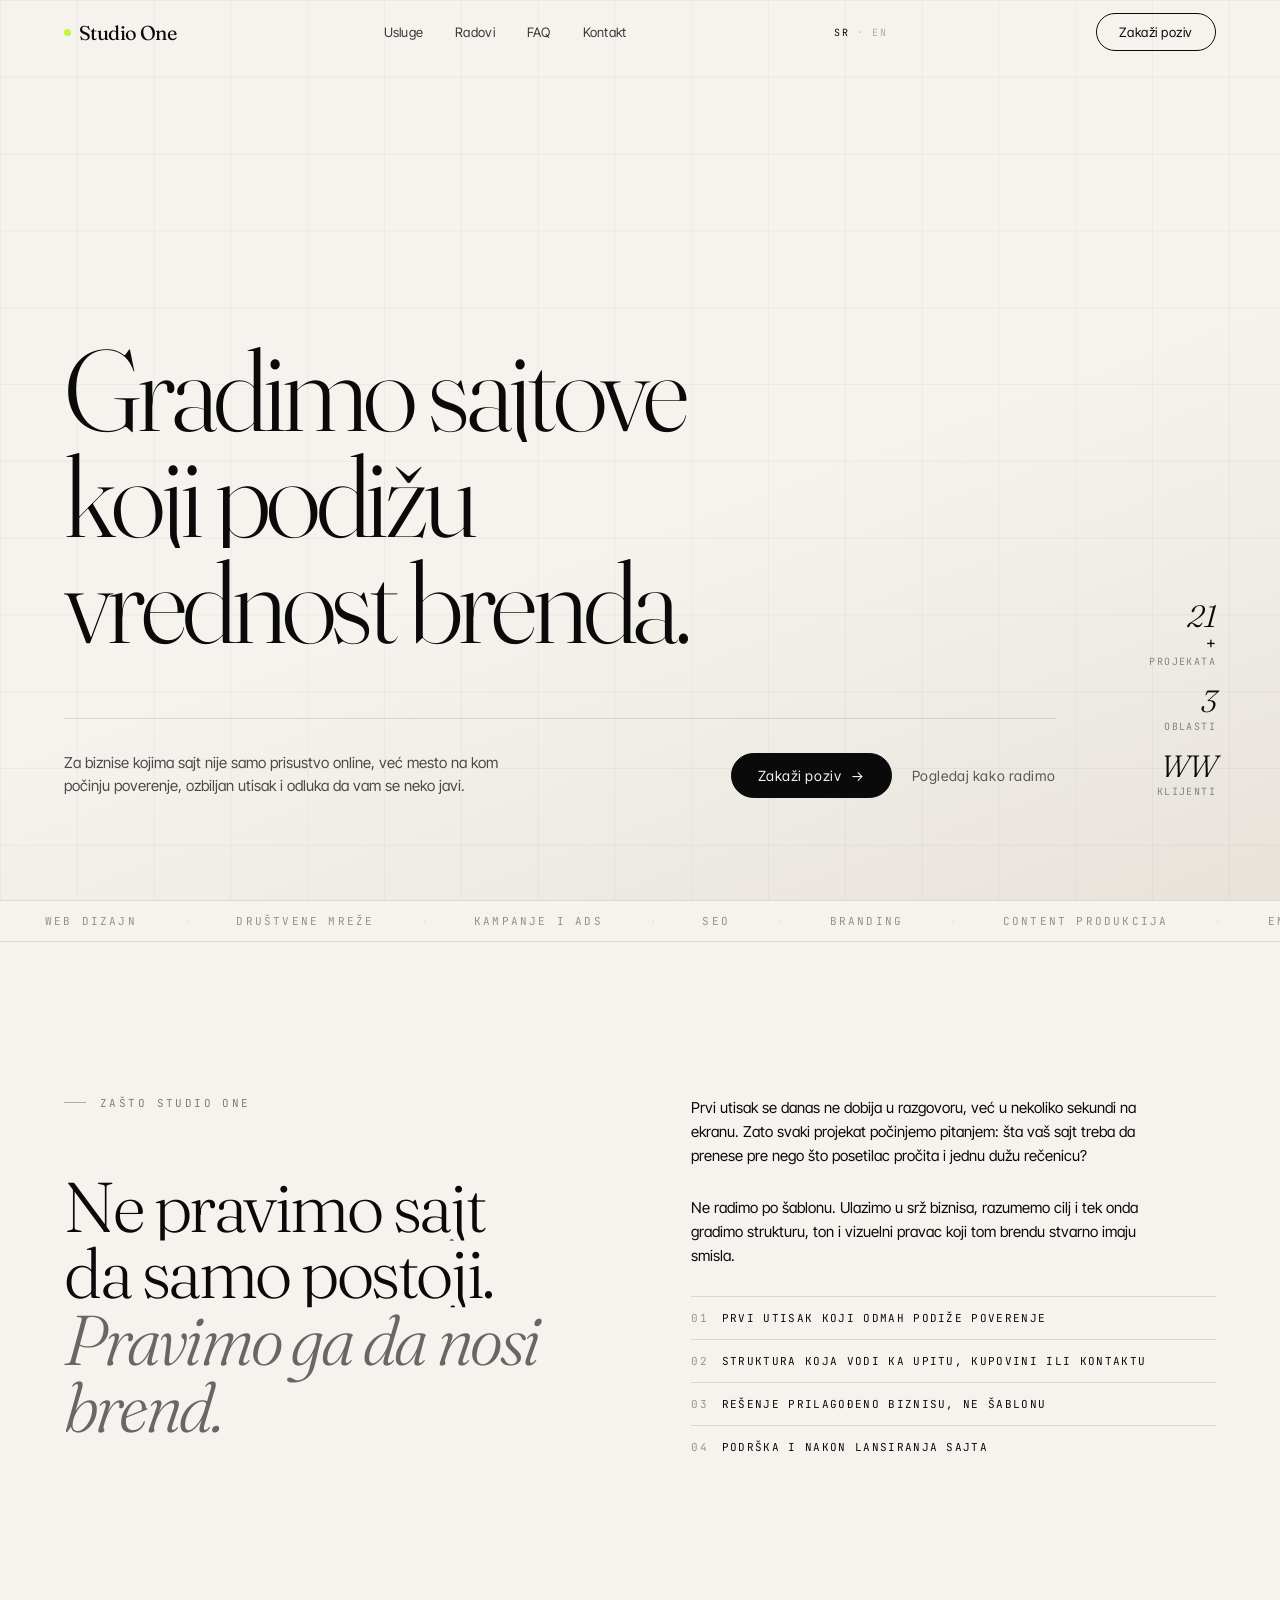
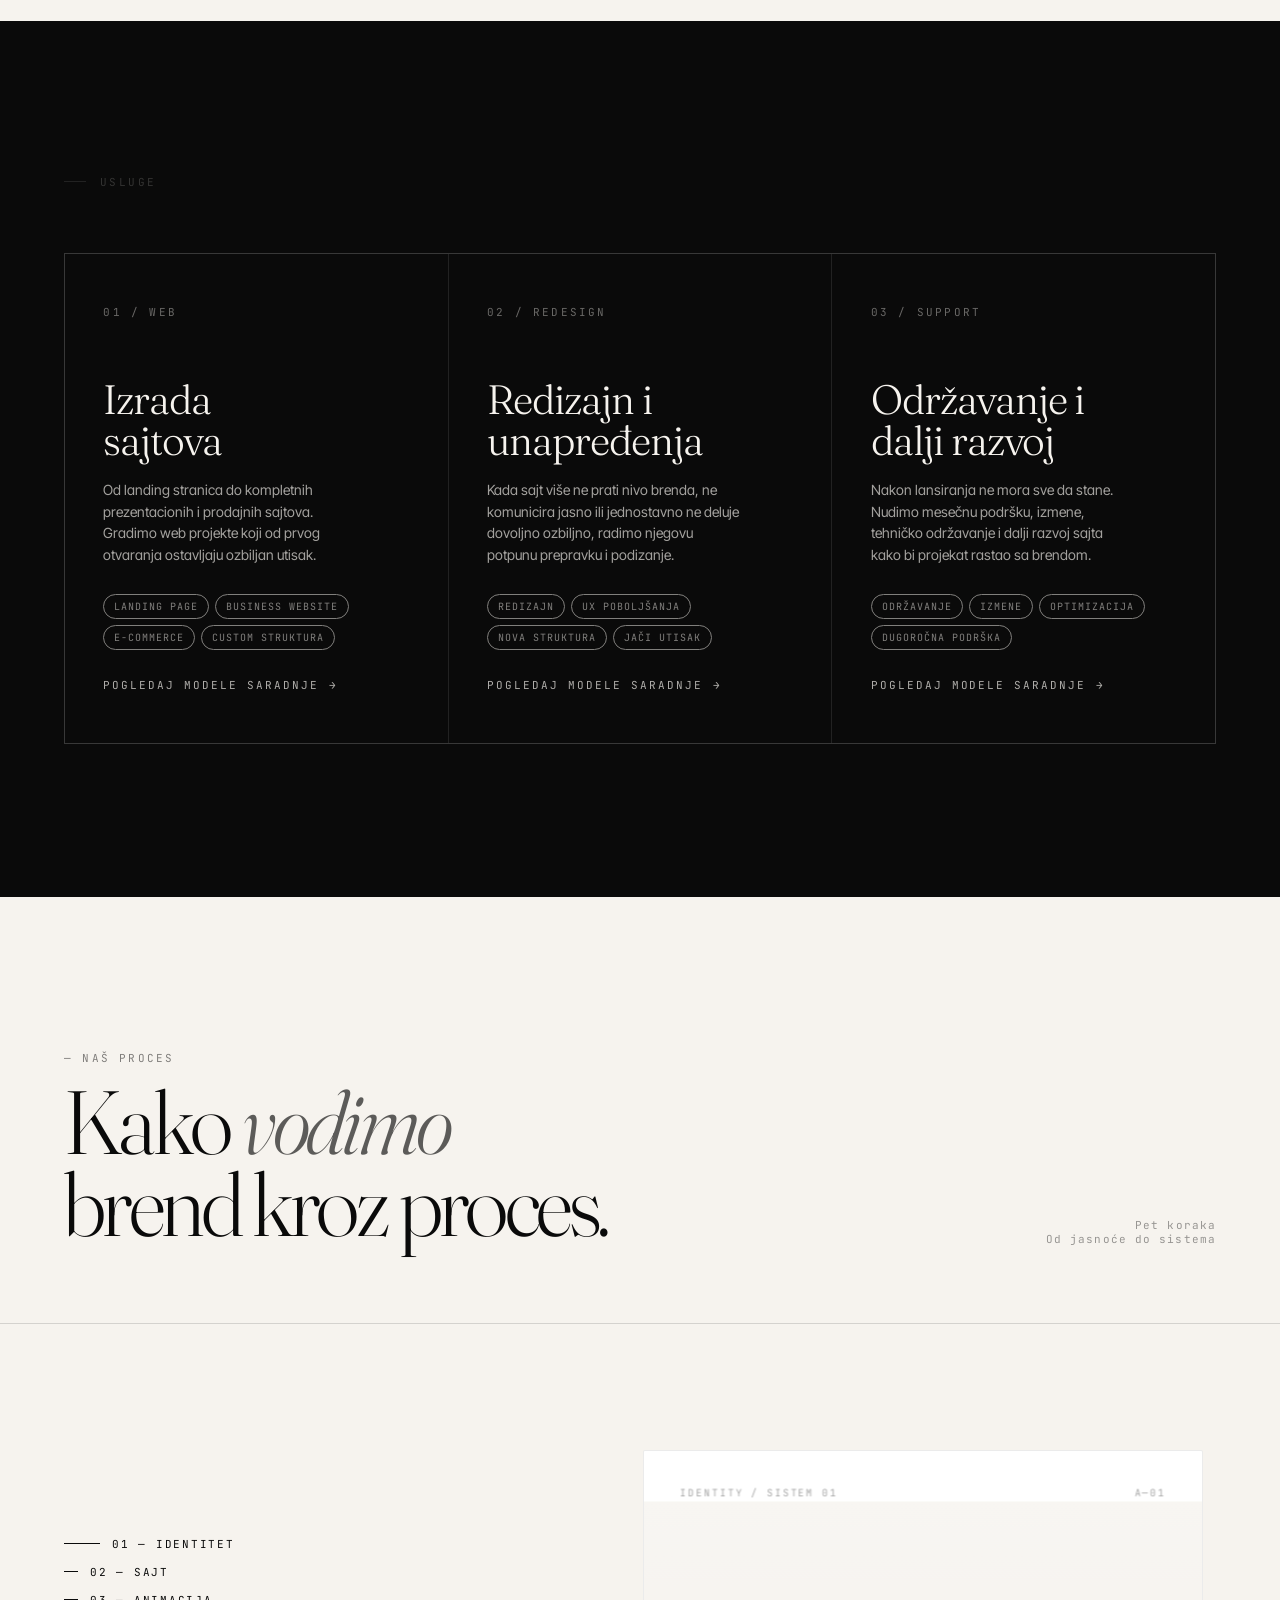
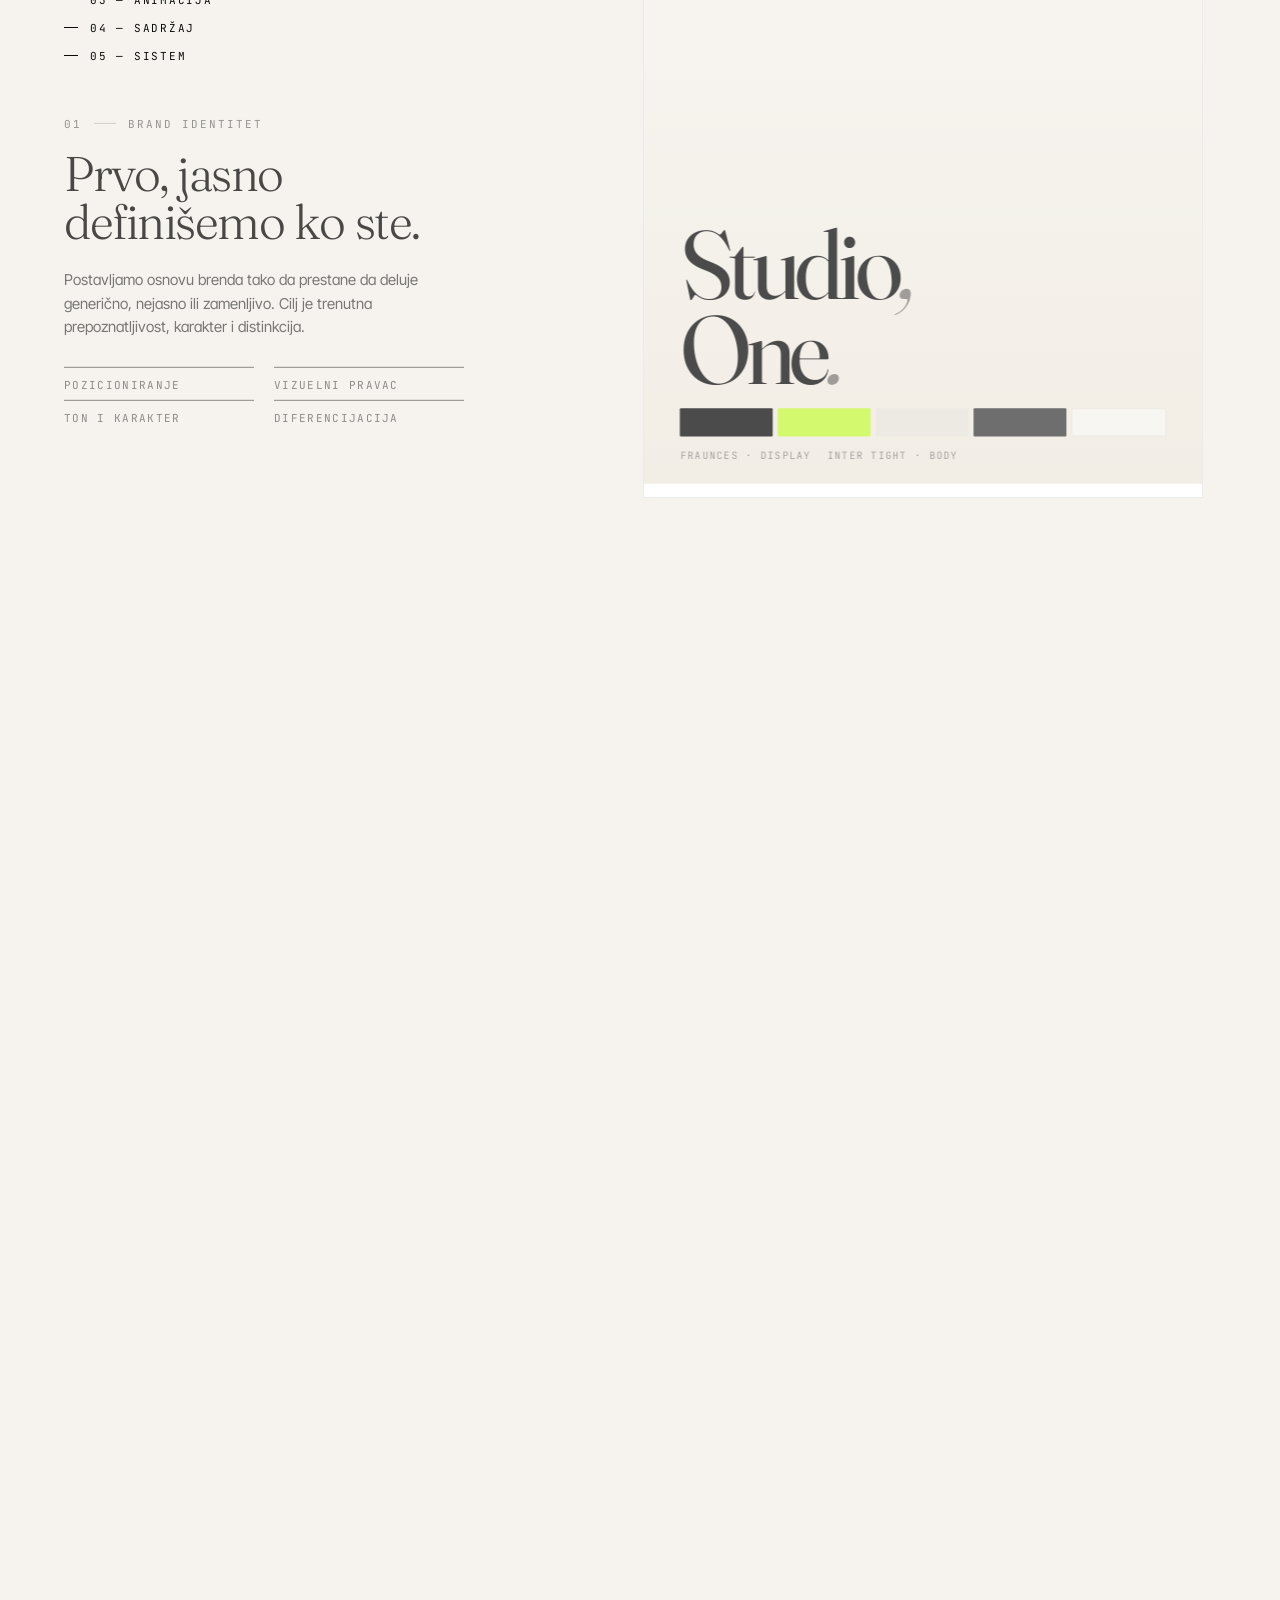
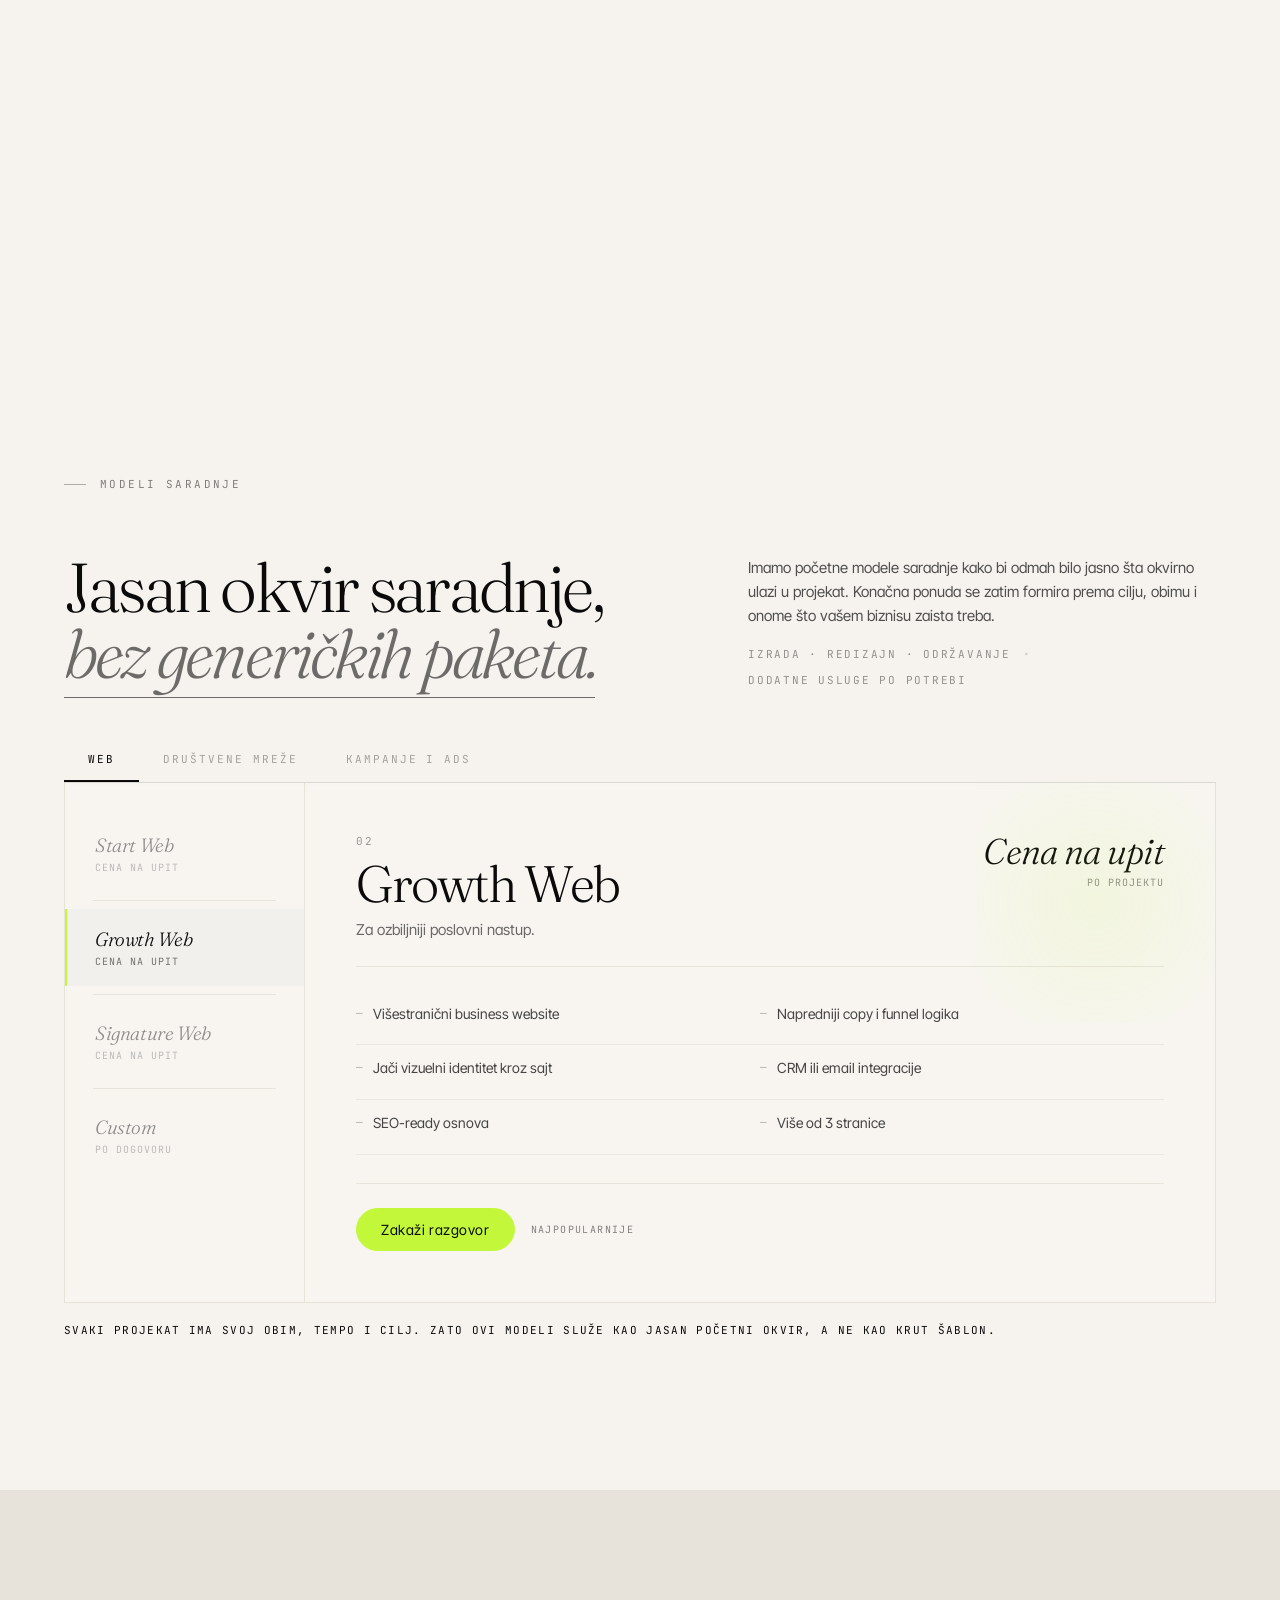
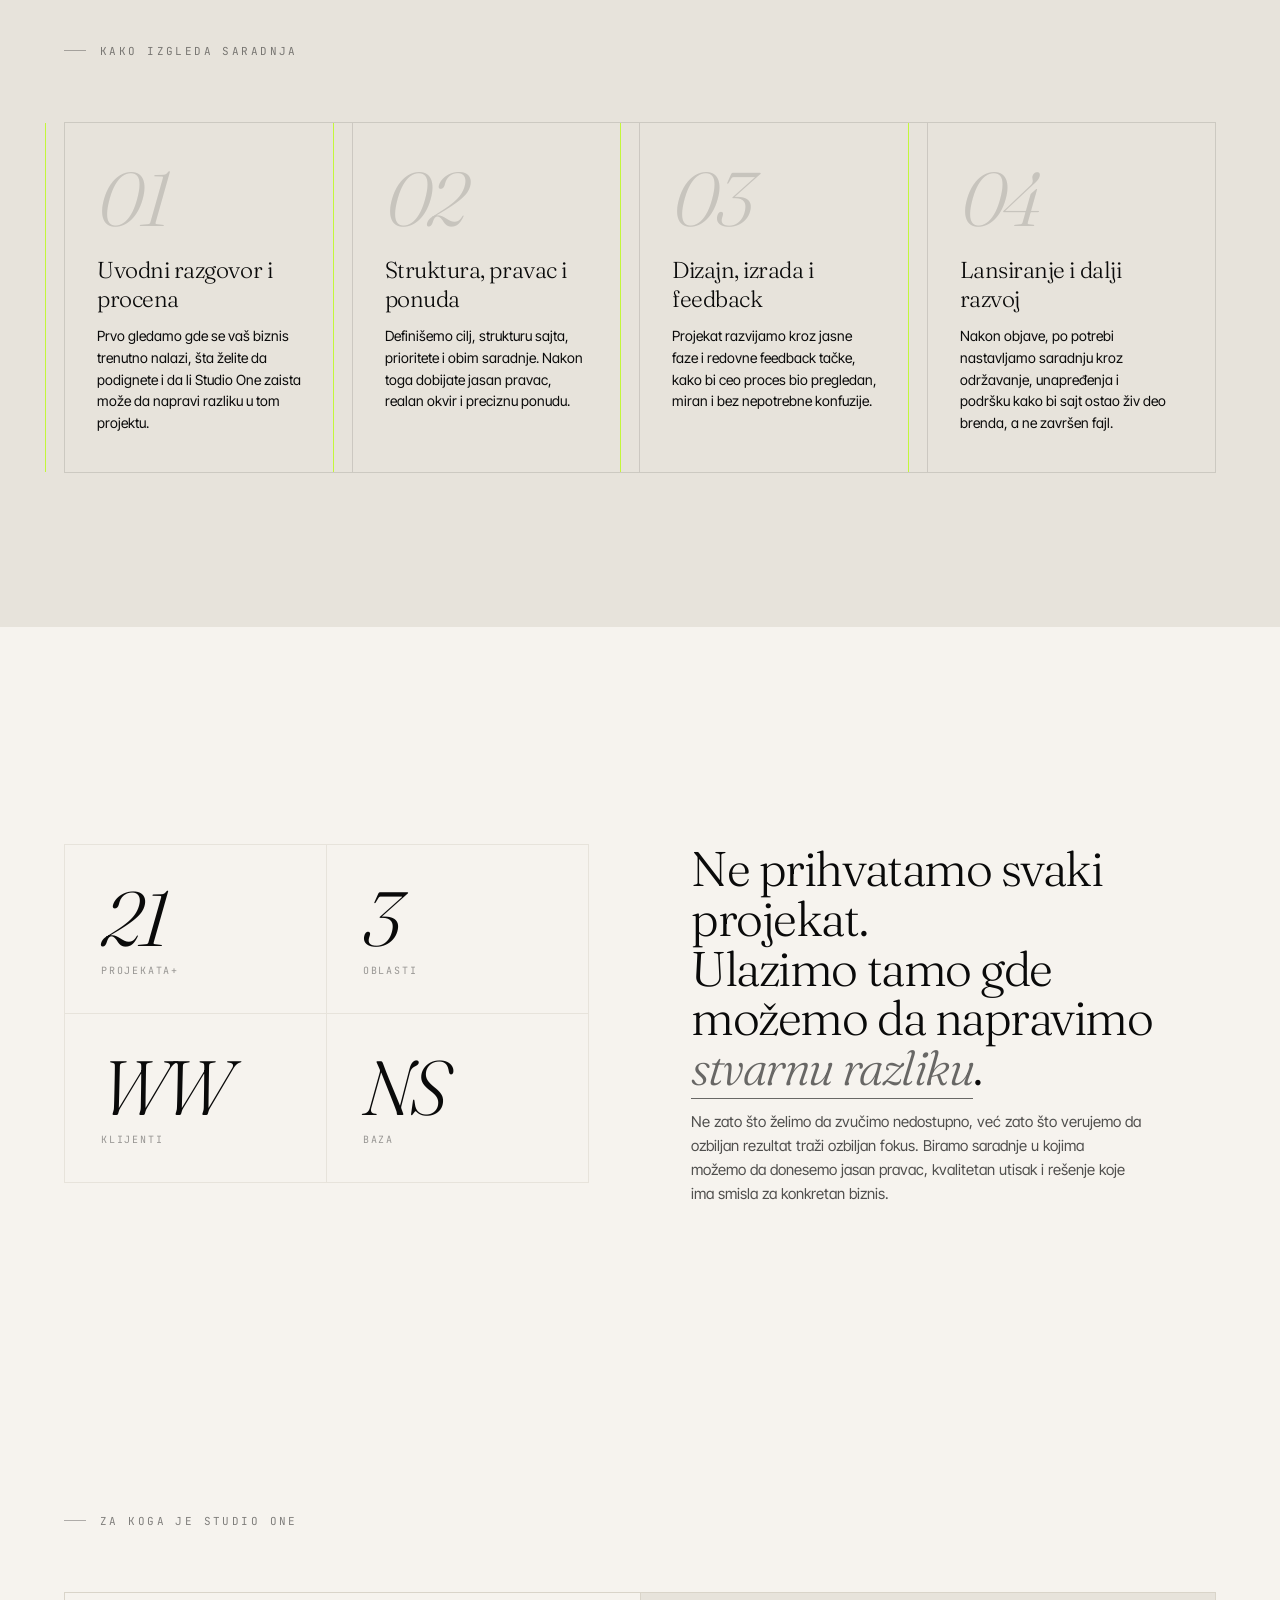
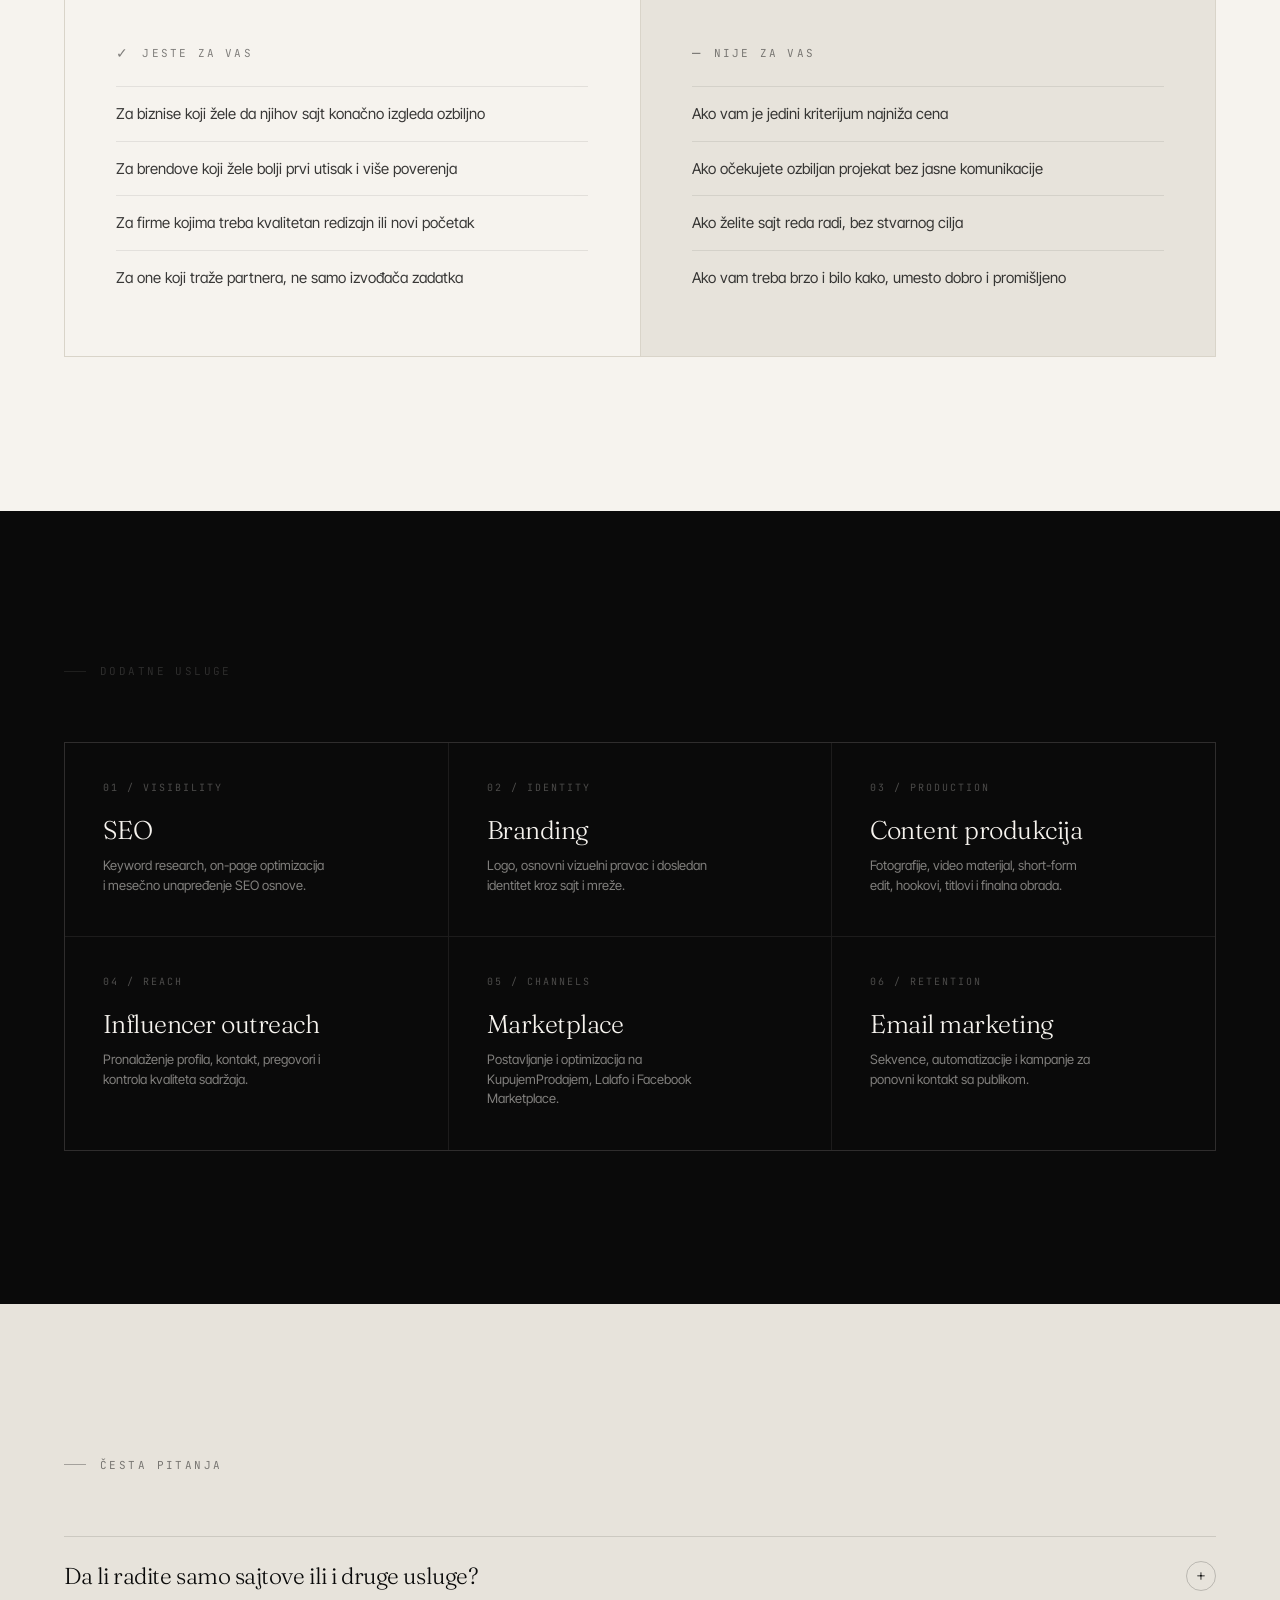
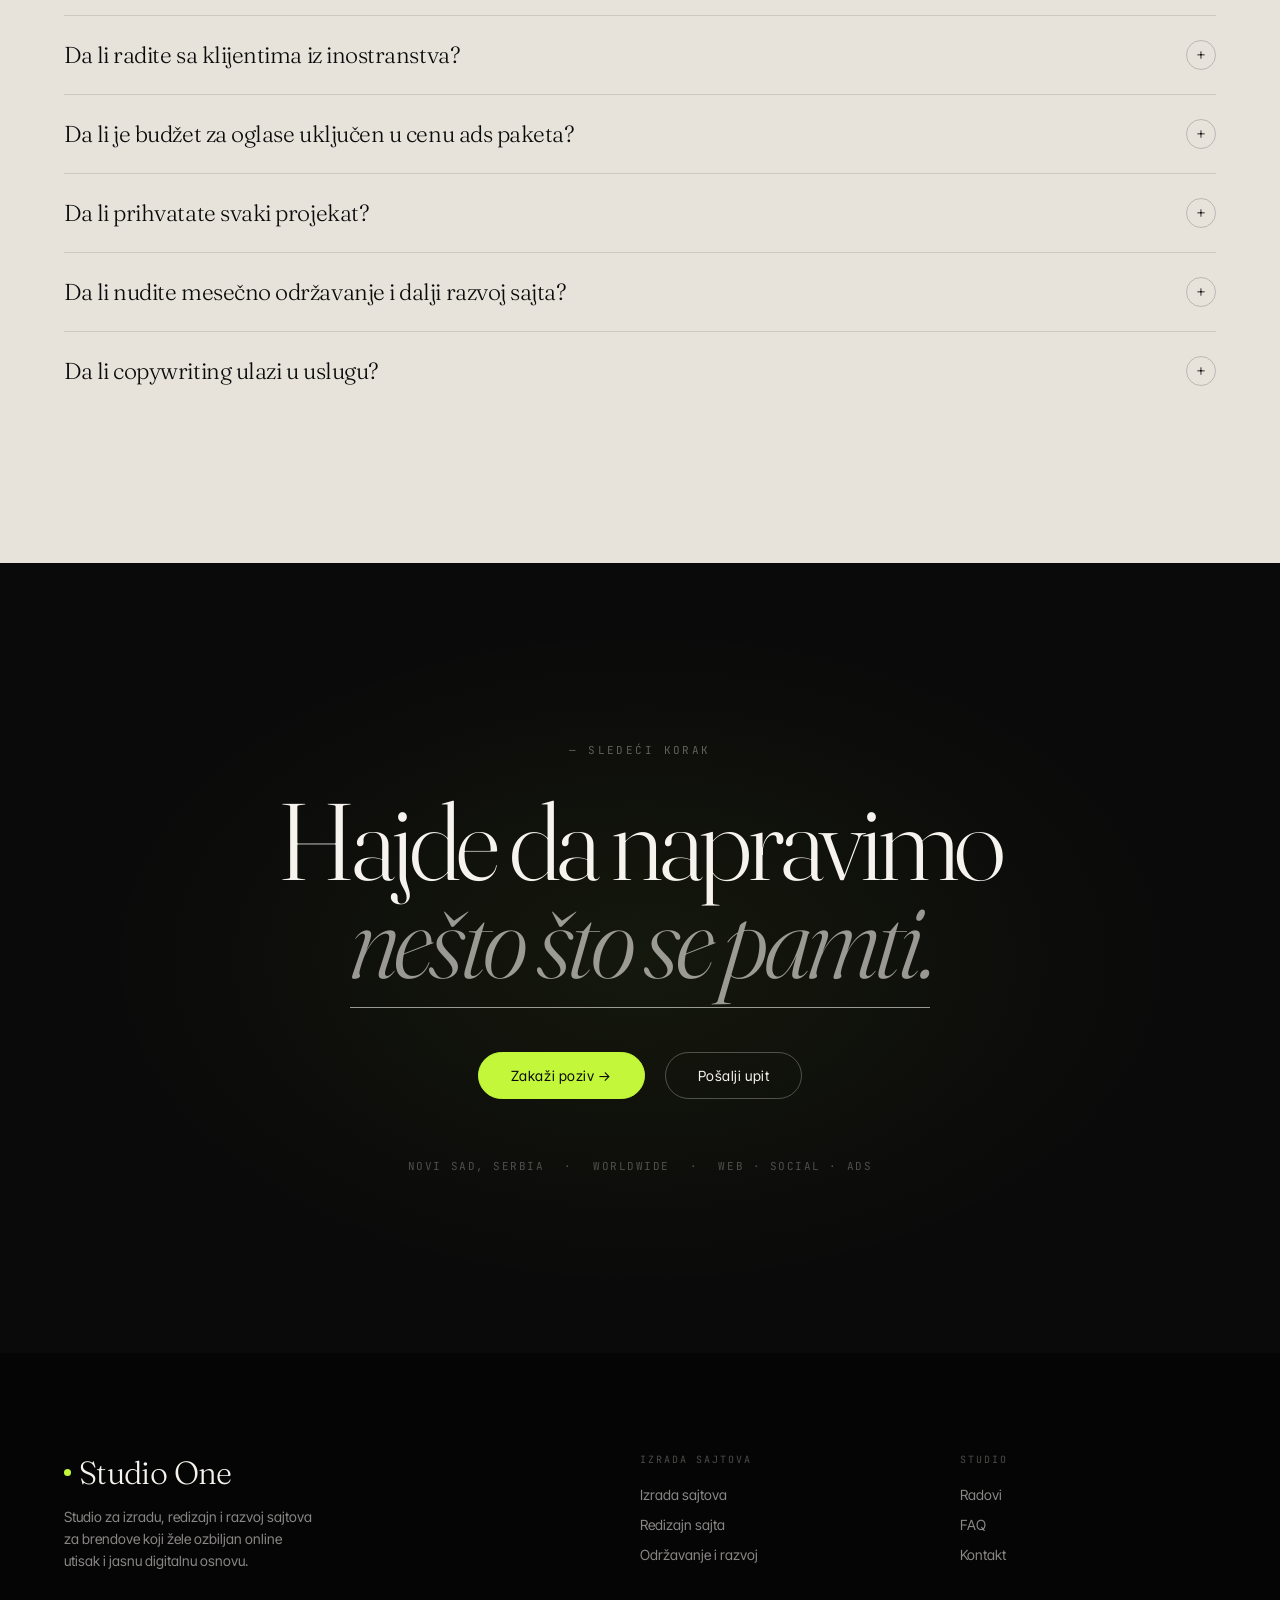
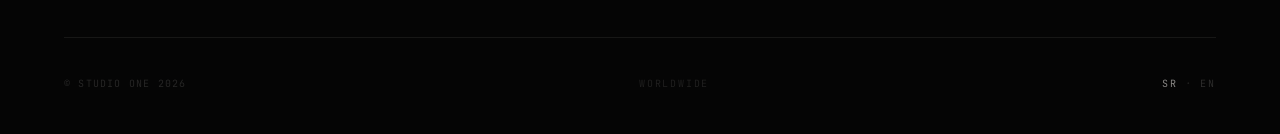
==== index.html @ fc2acff1 "update" ====
<!doctype html>
<html lang="sr">
<head>
  <meta charset="utf-8" />
  <meta name="viewport" content="width=device-width, initial-scale=1" />
  <title>Studio One — Premium digitalni studio</title>
  <meta name="description" content="Studio One izrađuje premium sajtove, vodi društvene mreže i gradi kampanje za biznise koji žele bolji prvi utisak." />

  <link rel="preconnect" href="https://fonts.googleapis.com">
  <link rel="preconnect" href="https://fonts.gstatic.com" crossorigin>
  <link href="https://fonts.googleapis.com/css2?family=Fraunces:opsz,ital,wght@9..144,0,300;9..144,0,400;9..144,1,300;9..144,1,400&family=Inter+Tight:wght@300;400;500&family=JetBrains+Mono:wght@400;500&display=swap" rel="stylesheet">

  <link rel="stylesheet" href="css/tokens.css">
  <link rel="stylesheet" href="css/base.css">
  <link rel="stylesheet" href="css/animations.css">
  <link rel="stylesheet" href="css/nav.css">
  <link rel="stylesheet" href="css/hero.css">
  <link rel="stylesheet" href="css/wwd.css">
  <link rel="stylesheet" href="css/packages.css">
  <link rel="stylesheet" href="css/services.css">
  <link rel="stylesheet" href="css/misc.css">
  <link rel="stylesheet" href="css/responsive.css">
</head>
<body class="page-home lang-sr">

  <!-- ── CURSOR ─────────────────────────────── -->
  <div class="c-ring" id="cRing"></div>
  <div class="c-dot"  id="cDot"></div>

  <!-- ── NAVIGATION ────────────────────────── -->
  <nav class="nav" id="nav">
    <a href="#" class="nav__logo">
      <span class="nav__logo-dot"></span>Studio One
    </a>
    <div class="nav__links">
      <a href="pages/usluge.html">Usluge</a>
      <a href="pages/radovi.html">Radovi</a>
      <a href="pages/faq.html">FAQ</a>
      <a href="pages/kontakt.html">Kontakt</a>
    </div>
    <div class="nav__lang">
      <a href="#" class="nav__lang-item is-active">SR</a>
      <span class="nav__lang-sep">·</span>
      <a href="en/index.html" class="nav__lang-item">EN</a>
    </div>
    <a href="pages/kontakt.html" class="nav__cta" data-cursor="book">Zakaži poziv</a>
    <button class="nav__burger" id="navBurger" aria-label="Meni">
      <span></span><span></span>
    </button>
  </nav>

  <div class="nav__mobile" id="navMobile">
    <a href="pages/usluge.html">Usluge</a>
    <a href="pages/radovi.html">Radovi</a>
    <a href="pages/faq.html">FAQ</a>
    <a href="pages/kontakt.html">Kontakt</a>
      <div class="nav__mobile-lang">
      <a href="index.html" class="nav__lang-item is-active">SR</a>
      <span class="nav__lang-sep">·</span>
      <a href="en/index.html" class="nav__lang-item">EN</a>
    </div>
    <a href="pages/kontakt.html" class="nav__mobile-cta">Zakaži poziv →</a>
  </div>

  <!-- ── HERO ──────────────────────────────── -->
  <section class="hero">
    <div class="hero__bg"></div>
    <div class="hero__content">
      <h1 class="hero__headline">
        <span class="hero__line"><span>Gradimo sajtove</span></span>
        <span class="hero__line"><span>koji podižu</span></span>
        <span class="hero__line"><span><em class="ul-sweep is-in">vrednost</em> brenda.</span></span>
      </h1>
      <div class="hero__bottom">
        <p class="hero__sub">
          Za biznise kojima sajt nije samo prisustvo online, već mesto na kom počinju
          poverenje, ozbiljan utisak i odluka da vam se neko javi.
        </p>
        <div class="hero__actions">
          <a href="#kontakt" class="btn-primary" data-cursor="book">Zakaži poziv <span class="btn-arrow">→</span></a>
          <a href="#usluge"  class="btn-ghost">Pogledaj kako radimo</a>
        </div>
      </div>
    </div>
    <div class="hero__stats" aria-hidden="true">
      <div class="hero__stat"><span class="hero__stat-n" data-count="21">21</span>+<span class="hero__stat-l">projekata</span></div>
      <div class="hero__stat"><span class="hero__stat-n">3</span><span class="hero__stat-l">oblasti</span></div>
      <div class="hero__stat"><span class="hero__stat-n">WW</span><span class="hero__stat-l">klijenti</span></div>
    </div>
  </section>

  <!-- ── MARQUEE ───────────────────────────── -->
  <div class="marquee" aria-hidden="true">
    <div class="marquee__track">
      <span class="marquee__i">Web dizajn</span><span class="marquee__s">·</span>
      <span class="marquee__i">Društvene mreže</span><span class="marquee__s">·</span>
      <span class="marquee__i">Kampanje i Ads</span><span class="marquee__s">·</span>
      <span class="marquee__i">SEO</span><span class="marquee__s">·</span>
      <span class="marquee__i">Branding</span><span class="marquee__s">·</span>
      <span class="marquee__i">Content produkcija</span><span class="marquee__s">·</span>
      <span class="marquee__i">Email marketing</span><span class="marquee__s">·</span>
      <span class="marquee__i">Redizajn</span><span class="marquee__s">·</span>
      <span class="marquee__i">Web dizajn</span><span class="marquee__s">·</span>
      <span class="marquee__i">Društvene mreže</span><span class="marquee__s">·</span>
      <span class="marquee__i">Kampanje i Ads</span><span class="marquee__s">·</span>
      <span class="marquee__i">SEO</span><span class="marquee__s">·</span>
      <span class="marquee__i">Branding</span><span class="marquee__s">·</span>
      <span class="marquee__i">Content produkcija</span><span class="marquee__s">·</span>
      <span class="marquee__i">Email marketing</span><span class="marquee__s">·</span>
      <span class="marquee__i">Redizajn</span><span class="marquee__s">·</span>
    </div>
  </div>

  <!-- ── MANIFESTO ─────────────────────────── -->
  <section class="section manifesto">
    <div class="section__inner">
      <div class="manifesto__grid">
        <div class="reveal">
          <div class="section__label">Zašto Studio One</div>
          <h2 class="manifesto__title reveal-clip">
            <span>Ne pravimo sajt</span>
            <span>da samo postoji.</span>
            <span><em>Pravimo ga da nosi brend.</em></span>
          </h2>
        </div>
        <div class="manifesto__right">
          <p class="manifesto__body reveal-blur">
            Prvi utisak se danas ne dobija u razgovoru, već u nekoliko sekundi na ekranu.
            Zato svaki projekat počinjemo pitanjem: šta vaš sajt treba da prenese pre nego
            što posetilac pročita i jednu dužu rečenicu?
          </p>
          <p class="manifesto__body reveal-blur reveal-d2">
            Ne radimo po šablonu. Ulazimo u srž biznisa, razumemo cilj i tek onda gradimo
            strukturu, ton i vizuelni pravac koji tom brendu stvarno imaju smisla.
          </p>
          <ul class="manifesto__list">
            <li data-n="01">Prvi utisak koji odmah podiže poverenje</li>
            <li data-n="02">Struktura koja vodi ka upitu, kupovini ili kontaktu</li>
            <li data-n="03">Rešenje prilagođeno biznisu, ne šablonu</li>
            <li data-n="04">Podrška i nakon lansiranja sajta</li>
          </ul>
        </div>
      </div>
    </div>
  </section>

  <!-- ── SERVICES ──────────────────────────── -->
  <section class="section services" id="usluge">
    <div class="section__inner">
      <div class="section__label" style="color:rgba(246,243,238,.35)">Usluge</div>
      <div class="services__grid">

        <div class="svc-card reveal" data-cursor="details">
          <div class="svc-card__n">01 / Web</div>
          <div class="svc-card__name">Izrada<br>sajtova</div>
          <p class="svc-card__desc">
            Od landing stranica do kompletnih prezentacionih i prodajnih sajtova.
            Gradimo web projekte koji od prvog otvaranja ostavljaju ozbiljan utisak.
          </p>
          <div class="svc-card__tags">
            <span>Landing page</span><span>Business website</span>
            <span>E-commerce</span><span>Custom struktura</span>
          </div>
          <a href="#ponude" class="svc-card__link">Pogledaj modele saradnje</a>
        </div>

        <div class="svc-card reveal reveal-d2" data-cursor="details">
          <div class="svc-card__n">02 / Redesign</div>
          <div class="svc-card__name">Redizajn i<br>unapređenja</div>
          <p class="svc-card__desc">
            Kada sajt više ne prati nivo brenda, ne komunicira jasno ili jednostavno ne
            deluje dovoljno ozbiljno, radimo njegovu potpunu prepravku i podizanje.
          </p>
          <div class="svc-card__tags">
            <span>Redizajn</span><span>UX poboljšanja</span>
            <span>Nova struktura</span><span>Jači utisak</span>
          </div>
          <a href="#ponude" class="svc-card__link">Pogledaj modele saradnje</a>
        </div>

        <div class="svc-card reveal reveal-d3" data-cursor="details">
          <div class="svc-card__n">03 / Support</div>
          <div class="svc-card__name">Održavanje i<br>dalji razvoj</div>
          <p class="svc-card__desc">
            Nakon lansiranja ne mora sve da stane. Nudimo mesečnu podršku, izmene,
            tehničko održavanje i dalji razvoj sajta kako bi projekat rastao sa brendom.
          </p>
          <div class="svc-card__tags">
            <span>Održavanje</span><span>Izmene</span>
            <span>Optimizacija</span><span>Dugoročna podrška</span>
          </div>
          <a href="#ponude" class="svc-card__link">Pogledaj modele saradnje</a>
        </div>

      </div>
    </div>
  </section>

  <!-- ── WHAT WE DO (moved here) ──────────── -->
  <section class="wwd" id="paketi">
    <!-- Intro scrolls normally -->
    <div class="wwd__intro section__inner">
      <div>
        <div class="wwd__intro-label">— Naš proces</div>
        <h2 class="wwd__intro-title">Kako <em>vodimo</em><br>brend kroz proces.</h2>
      </div>
      <div class="wwd__intro-meta">Pet koraka<br>Od jasnoće do sistema</div>
    </div>

    <!-- Sticky scroll driver -->
    <div class="wwd-outer" id="wwdOuter">
      <div class="wwd-sticky" id="wwdSticky">

        <!-- LEFT: nav + panels -->
        <div class="wwd-left">
          <nav class="wwd__dots" id="wwdDots">
            <button class="wwd__dot is-active" data-step="1"><span class="wwd__dot-line"></span>01 — Identitet</button>
            <button class="wwd__dot" data-step="2"><span class="wwd__dot-line"></span>02 — Sajt</button>
            <button class="wwd__dot" data-step="3"><span class="wwd__dot-line"></span>03 — Animacija</button>
            <button class="wwd__dot" data-step="4"><span class="wwd__dot-line"></span>04 — Sadržaj</button>
            <button class="wwd__dot" data-step="5"><span class="wwd__dot-line"></span>05 — Sistem</button>
          </nav>

          <div class="wwd__panels">
            <article class="wwd__panel is-active" data-panel="1">
              <div class="wwd__step-tag">01 <span></span> Brand Identitet</div>
              <h3 class="wwd__panel-title">Prvo, jasno<br>definišemo ko ste.</h3>
              <p class="wwd__panel-body">Postavljamo osnovu brenda tako da prestane da deluje generično, nejasno ili zamenljivo. Cilj je trenutna prepoznatljivost, karakter i distinkcija.</p>
              <ul class="wwd__micro">
                <li>Pozicioniranje</li><li>Vizuelni pravac</li>
                <li>Ton i karakter</li><li>Diferencijacija</li>
              </ul>
            </article>

            <article class="wwd__panel" data-panel="2">
              <div class="wwd__step-tag">02 <span></span> Digitalni prvi utisak</div>
              <h3 class="wwd__panel-title">Zatim oblikujemo<br>prvi utisak.</h3>
              <p class="wwd__panel-body">Sajt nije samo informacija. To je trenutak kada posetilac odlučuje da li vaš brend deluje pouzdano, relevantno, premijum — i vredno njihove pažnje.</p>
              <ul class="wwd__micro">
                <li>Struktura homepagea</li><li>Hijerarhija</li>
                <li>Korisnički tok</li><li>Premium kompozicija</li>
              </ul>
            </article>

            <article class="wwd__panel" data-panel="3">
              <div class="wwd__step-tag">03 <span></span> Animacija sa svrhom</div>
              <h3 class="wwd__panel-title">Koristimo animaciju<br>da vodimo pažnju.</h3>
              <p class="wwd__panel-body">Animacija nikad ne sme biti dekorativna ili haotična. Treba da podrži jasnoću, stvori ritam i oseti se kao namera — ne kao efekat radi efekta.</p>
              <ul class="wwd__micro">
                <li>Reveal animacije</li><li>Hover stanja</li>
                <li>Scroll ponašanje</li><li>Vizuelni ritam</li>
              </ul>
            </article>

            <article class="wwd__panel" data-panel="4">
              <div class="wwd__step-tag">04 <span></span> Sadržaj i dizajn</div>
              <h3 class="wwd__panel-title">Dizajn i poruka<br>moraju zajedno.</h3>
              <p class="wwd__panel-body">Lep vizual bez jasne komunikacije nikad nije dovoljno. Usklađujemo copy, hijerarhiju i dizajn tako da vrednost postane očigledna brzo i prirodno.</p>
              <ul class="wwd__micro">
                <li>Struktura teksta</li><li>CTA tok</li>
                <li>Čitljivost</li><li>Konverzijska jasnoća</li>
              </ul>
            </article>

            <article class="wwd__panel" data-panel="5">
              <div class="wwd__step-tag">05 <span></span> Sistem</div>
              <h3 class="wwd__panel-title">Na kraju, pretvaramo<br>to u sistem.</h3>
              <p class="wwd__panel-body">Ne gradimo izolovane ekrane. Gradimo dizajn sistem koji raste sa brendom i ostaje dosledan kroz sajt, kampanje i budući sadržaj.</p>
              <ul class="wwd__micro">
                <li>Modularne sekcije</li><li>Responsive logika</li>
                <li>Skalabilni identitet</li><li>Dugoročna doslednost</li>
              </ul>
            </article>
          </div>
        </div>

        <!-- RIGHT: visuals -->
        <div class="wwd-right" data-cursor="drag">
          <div class="wwd__visuals" id="wwdVisuals">

            <div class="wwd__vis is-active" data-vis="1">
              <div class="wwd__vis-meta"><span>Identity / Sistem 01</span><span>A—01</span></div>
              <div class="wwd-vis-v1">
                <div class="v1__mark">Studio<em>,</em><br>One<em>.</em></div>
                <div class="v1__palette"><span></span><span></span><span></span><span></span><span></span></div>
                <div class="v1__spec"><span>Fraunces · Display</span><span>Inter Tight · Body</span></div>
              </div>
            </div>

            <div class="wwd__vis" data-vis="2">
              <div class="wwd__vis-meta"><span>Web / Hero kompozicija</span><span>B—02</span></div>
              <div class="wwd-vis-v2">
                <div class="v2__browser">
                  <div class="v2__bar"><i></i><i></i><i></i><span>studioone.rs</span></div>
                  <div class="v2__navbar"><span>Studio One</span><span class="v2__links"><b>Usluge</b><b>Galerija</b><b>Kontakt</b></span><span>Zakaži →</span></div>
                  <div class="v2__hero">
                    <h3>Gradimo nastup koji <em>ima smisla</em>.</h3>
                    <div class="v2__foot"><span>— Novi Sad · WW</span><span class="v2__cta">Zakaži →</span></div>
                  </div>
                </div>
              </div>
            </div>

            <div class="wwd__vis" data-vis="3">
              <div class="wwd__vis-meta" style="color:rgba(246,243,238,.5)"><span>Motion / Frames</span><span>C—03</span></div>
              <div class="wwd-vis-v3">
                <div class="v3__grid">
                  <div class="v3__frame" data-t="F01"><div class="v3__dot"></div></div>
                  <div class="v3__frame" data-t="F02"><div class="v3__dot v3__dot--sm"></div></div>
                  <div class="v3__frame" data-t="F03"><div class="v3__dot v3__dot--fade"></div></div>
                  <div class="v3__frame" data-t="F04"><div class="v3__dot v3__dot--ring"></div></div>
                  <div class="v3__frame" data-t="F05"><div class="v3__dot v3__dot--line"></div></div>
                  <div class="v3__frame" data-t="F06"><div class="v3__dot v3__dot--rect"></div></div>
                </div>
                <div class="v3__tl"><div class="v3__tl-bar"></div></div>
                <div class="v3__tl-labels"><span>00:00</span><span>ease-out · 900ms</span><span>00:02</span></div>
              </div>
            </div>

            <div class="wwd__vis" data-vis="4">
              <div class="wwd__vis-meta"><span>Editorial / Long-form</span><span>D—04</span></div>
              <div class="wwd-vis-v4">
                <div class="v4__eye">— Poglavlje III</div>
                <h3 class="v4__lede">Jasnoća je <em>najkraći put</em> od namere do akcije.</h3>
                <div class="v4__cols">
                  <p>Copy nije dekoracija. Nosi težinu odluke — šta kliknuti, čemu verovati, šta pamtiti.</p>
                  <p>Hijerarhija drži prostor. Ritam čini čitanje lakim. Oba moraju biti dizajnirana.</p>
                </div>
                <div class="v4__foot"><span>Pogledaj case study</span><span class="v4__btn">Otvori →</span></div>
              </div>
            </div>

            <div class="wwd__vis" data-vis="5">
              <div class="wwd__vis-meta"><span>Sistem / Responsive set</span><span>E—05</span></div>
              <div class="wwd-vis-v5">
                <div class="v5__set">
                  <div class="v5__desk">
                    <div class="v5__tbar"><i></i><i></i><i></i></div>
                    <div class="v5__body">
                      <div class="v5__h">Izgrađeno za rast.</div>
                      <div class="v5__b w60"></div><div class="v5__b w40"></div>
                      <div class="v5__media"></div>
                    </div>
                  </div>
                  <div class="v5__mob">
                    <div class="v5__tbar"><i></i></div>
                    <div class="v5__body">
                      <div class="v5__h">Rast.</div>
                      <div class="v5__b w60"></div>
                      <div class="v5__media"></div>
                    </div>
                  </div>
                </div>
                <div class="v5__tokens"><span>Tokeni · 48</span><span>Komponente · 24</span><span>Breakpoints · 4</span></div>
              </div>
            </div>

          </div>
        </div>
      </div>
    </div>
  </section>

  <!-- ── OFFERS / PRICING ───────────────────── -->
  <section class="section packages" id="ponude">
    <div class="section__inner">
      <div class="section__label">Modeli saradnje</div>

      <div class="packages__top reveal">
        <div>
          <h2 class="packages__title">Jasan okvir saradnje,<br><em class="ul-sweep">bez generičkih paketa.</em></h2>
        </div>
        <div class="packages__copy">
          <p class="packages__body">
            Imamo početne modele saradnje kako bi odmah bilo jasno šta okvirno ulazi u
            projekat. Konačna ponuda se zatim formira prema cilju, obimu i onome što
            vašem biznisu zaista treba.
          </p>
          <div class="packages__meta">Izrada · Redizajn · Održavanje <span>•</span> Dodatne usluge po potrebi</div>
        </div>
      </div>

      <div class="pkg-cats reveal reveal-d1" role="tablist" aria-label="Kategorije ponuda">
        <button class="pkg-cat is-active" data-cat="web" role="tab" aria-selected="true">Web</button>
        <button class="pkg-cat" data-cat="social" role="tab" aria-selected="false">Društvene mreže</button>
        <button class="pkg-cat" data-cat="ads" role="tab" aria-selected="false">Kampanje i ads</button>
      </div>

      <div class="pkg-layout reveal reveal-d2">
        <div class="pkg-sel" id="pkgSel" aria-label="Lista paketa"></div>
        <div class="pkg-detail" id="pkgDetail" aria-live="polite"></div>
      </div>

      <div class="pkg-note reveal reveal-d3">
        Svaki projekat ima svoj obim, tempo i cilj. Zato ovi modeli služe kao jasan
        početni okvir, a ne kao krut šablon.
      </div>
    </div>
  </section>

  <!-- ── PROCESS ────────────────────────────── -->
  <section class="section process" id="proces">
    <div class="section__inner">
      <div class="section__label">Kako izgleda saradnja</div>
      <div class="process__grid">
        <div class="process__step reveal reveal-line">
          <div class="process__n">01</div>
          <h3 class="process__title">Uvodni razgovor i procena</h3>
          <p class="process__body reveal-blur reveal-d2">
            Prvo gledamo gde se vaš biznis trenutno nalazi, šta želite da podignete i da
            li Studio One zaista može da napravi razliku u tom projektu.
          </p>
        </div>
        <div class="process__step reveal reveal-line reveal-d1">
          <div class="process__n">02</div>
          <h3 class="process__title">Struktura, pravac i ponuda</h3>
          <p class="process__body reveal-blur reveal-d3">
            Definišemo cilj, strukturu sajta, prioritete i obim saradnje. Nakon toga
            dobijate jasan pravac, realan okvir i preciznu ponudu.
          </p>
        </div>
        <div class="process__step reveal reveal-line reveal-d2">
          <div class="process__n">03</div>
          <h3 class="process__title">Dizajn, izrada i feedback</h3>
          <p class="process__body reveal-blur reveal-d4">
            Projekat razvijamo kroz jasne faze i redovne feedback tačke, kako bi ceo
            proces bio pregledan, miran i bez nepotrebne konfuzije.
          </p>
        </div>
        <div class="process__step reveal reveal-line reveal-d3">
          <div class="process__n">04</div>
          <h3 class="process__title">Lansiranje i dalji razvoj</h3>
          <p class="process__body reveal-blur reveal-d5">
            Nakon objave, po potrebi nastavljamo saradnju kroz održavanje, unapređenja i
            podršku kako bi sajt ostao živ deo brenda, a ne završen fajl.
          </p>
        </div>
      </div>
    </div>
  </section>

  <!-- ── CLIENTS + STATS ───────────────────── -->
  <section class="section clients">
    <div class="section__inner">
      <div class="clients__row">
        <div class="clients__stats reveal">
          <div class="clients__stat"><span class="stat-n" data-count="21">0</span><span class="stat-l">projekata+</span></div>
          <div class="clients__stat"><span class="stat-n">3</span><span class="stat-l">oblasti</span></div>
          <div class="clients__stat"><span class="stat-n">WW</span><span class="stat-l">klijenti</span></div>
          <div class="clients__stat"><span class="stat-n">NS</span><span class="stat-l">baza</span></div>
        </div>
        <div class="clients__copy reveal reveal-d2">
          <h2 class="clients__title">Ne prihvatamo svaki projekat.<br>Ulazimo tamo gde možemo da napravimo <em class="ul-sweep">stvarnu razliku</em>.</h2>
          <p class="clients__body">
            Ne zato što želimo da zvučimo nedostupno, već zato što verujemo da ozbiljan
            rezultat traži ozbiljan fokus. Biramo saradnje u kojima možemo da donesemo
            jasan pravac, kvalitetan utisak i rešenje koje ima smisla za konkretan biznis.
          </p>
        </div>
      </div>
    </div>
  </section>

  <!-- ── FOR WHO ────────────────────────────── -->
  <section class="section forwhom">
    <div class="section__inner">
      <div class="section__label">Za koga je Studio One</div>
      <div class="forwhom__grid">
        <div class="forwhom__col reveal">
          <div class="forwhom__label" data-icon="✓">Jeste za vas</div>
          <ul class="forwhom__list">
            <li>Za biznise koji žele da njihov sajt konačno izgleda ozbiljno</li>
            <li>Za brendove koji žele bolji prvi utisak i više poverenja</li>
            <li>Za firme kojima treba kvalitetan redizajn ili novi početak</li>
            <li>Za one koji traže partnera, ne samo izvođača zadatka</li>
          </ul>
        </div>
        <div class="forwhom__col forwhom__col--neg reveal reveal-d2">
          <div class="forwhom__label" data-icon="—">Nije za vas</div>
          <ul class="forwhom__list">
            <li>Ako vam je jedini kriterijum najniža cena</li>
            <li>Ako očekujete ozbiljan projekat bez jasne komunikacije</li>
            <li>Ako želite sajt reda radi, bez stvarnog cilja</li>
            <li>Ako vam treba brzo i bilo kako, umesto dobro i promišljeno</li>
          </ul>
        </div>
      </div>
    </div>
  </section>

  <!-- ── ADDITIONAL SERVICES ───────────────── -->
  <section class="section addl">
    <div class="section__inner">
      <div class="section__label" style="color:rgba(246,243,238,.3)">Dodatne usluge</div>
      <div class="addl__grid">
        <div class="addl__card reveal"><div class="addl__n">01 / Visibility</div><h3 class="addl__name">SEO</h3><p>Keyword research, on-page optimizacija i mesečno unapređenje SEO osnove.</p></div>
        <div class="addl__card reveal reveal-d1"><div class="addl__n">02 / Identity</div><h3 class="addl__name">Branding</h3><p>Logo, osnovni vizuelni pravac i dosledan identitet kroz sajt i mreže.</p></div>
        <div class="addl__card reveal reveal-d2"><div class="addl__n">03 / Production</div><h3 class="addl__name">Content produkcija</h3><p>Fotografije, video materijal, short-form edit, hookovi, titlovi i finalna obrada.</p></div>
        <div class="addl__card reveal reveal-d3"><div class="addl__n">04 / Reach</div><h3 class="addl__name">Influencer outreach</h3><p>Pronalaženje profila, kontakt, pregovori i kontrola kvaliteta sadržaja.</p></div>
        <div class="addl__card reveal reveal-d4"><div class="addl__n">05 / Channels</div><h3 class="addl__name">Marketplace</h3><p>Postavljanje i optimizacija na KupujemProdajem, Lalafo i Facebook Marketplace.</p></div>
        <div class="addl__card reveal reveal-d5"><div class="addl__n">06 / Retention</div><h3 class="addl__name">Email marketing</h3><p>Sekvence, automatizacije i kampanje za ponovni kontakt sa publikom.</p></div>
      </div>
    </div>
  </section>

    <!-- ── FAQ ────────────────────────────────── -->
  <section class="section faq" id="faq">
    <div class="section__inner">
      <div class="section__label">Česta pitanja</div>

      <div class="faq__list">
        <div class="faq__item">
          <button class="faq__q" data-cursor="open">
            <h3>Da li radite samo sajtove ili i druge usluge?</h3>
            <span class="faq__ico">+</span>
          </button>
          <div class="faq__a">
            <div class="faq__a-inner">
              Studio One pokriva izradu sajtova, društvene mreže, oglašavanje, SEO i dodatne digitalne usluge koje pomažu biznisima da izgrade ozbiljniji online nastup.
            </div>
          </div>
        </div>

        <div class="faq__item">
          <button class="faq__q" data-cursor="open">
            <h3>Da li radite sa klijentima iz inostranstva?</h3>
            <span class="faq__ico">+</span>
          </button>
          <div class="faq__a">
            <div class="faq__a-inner">
              Da. Baza nam je u Novom Sadu, ali saradnju organizujemo i worldwide. Imamo klijente iz Srbije, regiona i inostranstva.
            </div>
          </div>
        </div>

        <div class="faq__item">
          <button class="faq__q" data-cursor="open">
            <h3>Da li je budžet za oglase uključen u cenu ads paketa?</h3>
            <span class="faq__ico">+</span>
          </button>
          <div class="faq__a">
            <div class="faq__a-inner">
              Nije. Cena ads paketa odnosi se isključivo na našu uslugu vođenja, testiranja i optimizacije kampanja. Budžet za oglase se definiše posebno prema vašim mogućnostima i ciljevima.
            </div>
          </div>
        </div>

        <div class="faq__item">
          <button class="faq__q" data-cursor="open">
            <h3>Da li prihvatate svaki projekat?</h3>
            <span class="faq__ico">+</span>
          </button>
          <div class="faq__a">
            <div class="faq__a-inner">
              Ne. Biramo saradnje u kojima verujemo da možemo da donesemo stvarnu vrednost, jasan pravac i ozbiljan rezultat.
            </div>
          </div>
        </div>

        <div class="faq__item">
          <button class="faq__q" data-cursor="open">
            <h3>Da li nudite mesečno održavanje i dalji razvoj sajta?</h3>
            <span class="faq__ico">+</span>
          </button>
          <div class="faq__a">
            <div class="faq__a-inner">
              Da. Po potrebi nudimo mesečnu podršku, održavanje i dalje unapređenje sajta, naročito kada je reč o sajtovima koji se aktivno razvijaju.
            </div>
          </div>
        </div>

        <div class="faq__item">
          <button class="faq__q" data-cursor="open">
            <h3>Da li copywriting ulazi u uslugu?</h3>
            <span class="faq__ico">+</span>
          </button>
          <div class="faq__a">
            <div class="faq__a-inner">
              Da. Pisanje prodajnog i komunikacijskog teksta je deo procesa kada je to potrebno projektu.
            </div>
          </div>
        </div>
      </div>
    </div>
  </section>

  <!-- ── CONTACT CTA ────────────────────────── -->
  <section class="cta-band" id="kontakt">
    <div class="cta-band__inner">
      <div class="cta-band__label">— Sledeći korak</div>
      <h2 class="cta-band__title">Hajde da napravimo<br><em class="ul-sweep">nešto što se pamti.</em></h2>
      <div class="cta-band__actions">
        <a href="pages/kontakt.html" class="btn-accent" data-cursor="book">Zakaži poziv →</a>
        <a href="pages/kontakt.html" class="btn-outline-light" data-cursor="send">Pošalji upit</a>
      </div>
      <div class="cta-band__meta">
        <span>Novi Sad, Serbia</span><span>·</span>
        <span>Worldwide</span><span>·</span>
        <span>Web · Social · Ads</span>
      </div>
    </div>
  </section>

  <!-- ── FOOTER ─────────────────────────────── -->
  <footer class="footer">
    <div class="footer__inner">
      <div class="footer__top">
        <div class="footer__brand">
          <div class="footer__brand-name"><span class="footer__brand-dot"></span>Studio One</div>
          <p class="footer__brand-desc">
            Studio za izradu, redizajn i razvoj sajtova za brendove koji žele ozbiljan online utisak i jasnu digitalnu osnovu.
          </p>
        </div>
        <div>
          <div class="footer__col-title">Izrada sajtova</div>
          <ul class="footer__links">
            <li><a href="pages/usluge.html">Izrada sajtova</a></li>
            <li><a href="pages/usluge.html">Redizajn sajta</a></li>
            <li><a href="pages/usluge.html">Održavanje i razvoj</a></li>
          </ul>
        </div>
        <div>
          <div class="footer__col-title">Studio</div>
          <ul class="footer__links">
            <li><a href="pages/radovi.html">Radovi</a></li>
            <li><a href="#faq">FAQ</a></li>
            <li><a href="#kontakt">Kontakt</a></li>
          </ul>
        </div>
      </div>
      <div class="footer__bottom">
        <span class="footer__bottom-copy">© Studio One 2026</span>
        <span class="footer__bottom-center">Worldwide</span>
        <div class="footer__lang">
          <a href="#" class="footer__lang-item is-active">SR</a>
          <span class="footer__lang-sep">·</span>
          <a href="en/index.html" class="footer__lang-item">EN</a>
        </div>
      </div>
    </div>
  </footer>

  <!-- Scripts -->
  <script src="js/cursor.js" defer></script>
  <script src="js/nav.js"    defer></script>
  <script src="js/wwd.js"    defer></script>
  <script src="js/packages.js" defer></script>
  <script src="js/faq.js"    defer></script>
  <script src="js/reveal.js" defer></script>
  <script src="js/main.js"   defer></script>

</body>
</html>
---- css/tokens.css ----
/* ============================================================
   TOKENS — Studio One Design System
   ============================================================ */
:root {
  /* Colors */
  --ink:       #0A0A0A;
  --bone:      #F6F3EE;
  --fog:       #E7E3DB;
  --fog2:      #D9D4C9;
  --graphite:  #3A3A3A;
  --haze:      #9A968E;
  --accent:    #C3F73A;

  /* WwD step backgrounds */
  --wwd-bg-1: #F6F3EE;
  --wwd-bg-2: #EEE8DD;
  --wwd-bg-3: #0E0E0D;
  --wwd-bg-4: #D9D4C9;
  --wwd-bg-5: #F1EEE8;
  --wwd-fg-1: #0A0A0A;
  --wwd-fg-2: #0A0A0A;
  --wwd-fg-3: #F6F3EE;
  --wwd-fg-4: #0A0A0A;
  --wwd-fg-5: #0A0A0A;

  /* Typography */
  --font-serif: 'Fraunces', Georgia, serif;
  --font-sans:  'Inter Tight', system-ui, sans-serif;
  --font-mono:  'JetBrains Mono', 'Courier New', monospace;

  /* Easing */
  --ease:      cubic-bezier(0.2, 0.8, 0.2, 1);
  --ease-fast: cubic-bezier(0.65, 0, 0.35, 1);
  --ease-in:   cubic-bezier(0.65, 0, 1, 1);

  /* Layout */
  --max:    1440px;
  --gutter: clamp(20px, 5vw, 80px);

  /* Section vertical rhythm */
  --sv: clamp(100px, 12vw, 180px);

  /* Type scale */
  --t-xs:   11px;
  --t-sm:   13px;
  --t-base: clamp(15px, 1.1vw, 17px);
  --t-md:   clamp(18px, 2vw, 26px);
  --t-lg:   clamp(28px, 4vw, 54px);
  --t-xl:   clamp(40px, 7vw, 100px);
  --t-2xl:  clamp(48px, 9vw, 148px);
}
---- css/base.css ----
/* ============================================================
   BASE — Reset, body, common components
   ============================================================ */

*, *::before, *::after { box-sizing: border-box; margin: 0; padding: 0; }
html  { scroll-behavior: smooth; }
body  {
  background: var(--bone);
  color: var(--ink);
  font-family: var(--font-sans);
  -webkit-font-smoothing: antialiased;
  font-feature-settings: "ss01", "cv11";
  overflow-x: hidden;
  cursor: none;
}
@media (hover: none) { body { cursor: auto; } }
a     { color: inherit; text-decoration: none; }
ul    { list-style: none; }
img   { display: block; max-width: 100%; }
button { background: none; border: none; font: inherit; color: inherit; cursor: none; }
@media (hover: none) { button { cursor: auto; } }

/* ── CURSOR ───────────────────────────────── */

/* Dot — exact mouse position, always visible */
.c-dot {
  position: fixed; top: 0; left: 0;
  width: 5px; height: 5px;
  margin: -2.5px 0 0 -2.5px;
  border-radius: 50%;
  background: var(--ink);
  pointer-events: none;
  z-index: 9002;
  opacity: 0;
  will-change: transform;
  transition: opacity 300ms var(--ease), background 280ms var(--ease);
}
.c-dot.is-vis   { opacity: 1; }
.c-dot.is-dark  { background: rgba(246,243,238,.9); }
.c-dot.is-hover { opacity: 0; }       /* hides when pill is active */
.c-dot.is-form  { opacity: 0; }       /* hides on form fields */

/* Ring — lagging halo / morphs to pill on hover */
.c-ring {
  position: fixed; top: 0; left: 0;
  /* Default: 28×28 circle */
  width: 28px; height: 28px;
  border-radius: 50%;
  border: 1px solid rgba(10,10,10,.22);
  background: transparent;
  pointer-events: none;
  z-index: 9001;
  opacity: 0;
  will-change: transform;
  display: flex; align-items: center; justify-content: center;
  overflow: hidden;
  /* All dimension transitions use spring-like easing */
  transition:
    opacity      400ms var(--ease),
    width        380ms cubic-bezier(0.16, 1, 0.3, 1),
    height       380ms cubic-bezier(0.16, 1, 0.3, 1),
    border-radius 380ms cubic-bezier(0.16, 1, 0.3, 1),
    border-color  260ms var(--ease),
    background    260ms var(--ease);
}
.c-ring.is-vis { opacity: 1; }

/* Pill state — triggered by hover on interactive elements */
.c-ring.is-pill {
  width: 86px; height: 26px;
  border-radius: 13px;
  border-color: var(--ink);
  background: var(--ink);
}

/* Press feedback */
.c-ring.is-press { transition: none; }

/* Dark bg variants */
.c-ring.is-dark               { border-color: rgba(246,243,238,.28); }
.c-ring.is-dark.is-pill       { border-color: var(--bone); background: var(--bone); }

/* Label inside pill */
.c-ring__label {
  position: absolute;
  font-family: var(--font-mono); font-size: 9px;
  letter-spacing: .16em; text-transform: uppercase;
  color: var(--bone); white-space: nowrap;
  opacity: 0; pointer-events: none;
  transition: opacity 140ms var(--ease);
  user-select: none;
}
.c-ring.is-pill .c-ring__label         { opacity: 1; }
.c-ring.is-dark.is-pill .c-ring__label { color: var(--ink); }

@media (hover: none) { .c-ring, .c-dot { display: none; } }

/* ── SECTION WRAPPER ──────────────────────── */
.section { padding: var(--sv) var(--gutter); }
.section__inner { max-width: var(--max); margin: 0 auto; }
.section__label {
  font-family: var(--font-mono);
  font-size: var(--t-xs); letter-spacing: .22em; text-transform: uppercase;
  opacity: .5;
  margin-bottom: clamp(40px, 5vw, 72px);
  display: flex; align-items: center; gap: 14px;
}
.section__label::before {
  content: ""; width: 22px; height: 1px; background: currentColor; opacity: .6; flex-shrink: 0;
}

/* ── BUTTONS ──────────────────────────────── */
.btn-primary {
  display: inline-flex; align-items: center; gap: 10px;
  font-family: var(--font-sans); font-size: 14px; letter-spacing: .04em;
  background: var(--ink); color: var(--bone);
  padding: 13px 26px; border-radius: 999px; border: 1px solid var(--ink);
  transition: background 250ms var(--ease), color 250ms var(--ease);
}
.btn-primary:hover { background: transparent; color: var(--ink); }
.btn-arrow { display: inline-block; transition: transform 250ms var(--ease); }
.btn-primary:hover .btn-arrow { transform: translateX(4px); }

.btn-ghost {
  display: inline-flex; align-items: center; gap: 8px;
  font-family: var(--font-sans); font-size: 14px; letter-spacing: .04em;
  position: relative; opacity: .65;
}
.btn-ghost::after {
  content: ""; position: absolute; bottom: -3px; left: 0;
  width: 100%; height: 1px; background: currentColor;
  transform: scaleX(0); transform-origin: left;
  transition: transform 300ms var(--ease);
}
.btn-ghost:hover { opacity: 1; }
.btn-ghost:hover::after { transform: scaleX(1); }

.btn-accent {
  display: inline-flex; align-items: center; gap: 10px;
  font-family: var(--font-sans); font-size: 14px; letter-spacing: .04em;
  background: var(--accent); color: var(--ink);
  padding: 14px 32px; border-radius: 999px; border: 1px solid var(--accent);
  transition: background 250ms var(--ease), color 250ms var(--ease);
}
.btn-accent:hover { background: transparent; color: var(--accent); }

.btn-outline-light {
  display: inline-flex; align-items: center; gap: 10px;
  font-family: var(--font-sans); font-size: 14px; letter-spacing: .04em;
  color: var(--bone);
  padding: 14px 32px; border-radius: 999px;
  border: 1px solid rgba(246,243,238,.28);
  transition: border-color 300ms var(--ease);
}
.btn-outline-light:hover { border-color: rgba(246,243,238,.7); }

/* ── MARQUEE ──────────────────────────────── */
.marquee {
  overflow: hidden;
  border-top: 1px solid rgba(10,10,10,.1);
  border-bottom: 1px solid rgba(10,10,10,.1);
  padding: 13px 0;
}
.marquee__track {
  display: flex; gap: 0;
  width: max-content;
  animation: marqueeScroll 22s linear infinite;
}
.marquee__i {
  font-family: var(--font-mono);
  font-size: var(--t-xs); letter-spacing: .2em; text-transform: uppercase;
  opacity: .42; white-space: nowrap; padding: 0 clamp(28px, 3.5vw, 56px);
}
.marquee__s { opacity: .18; padding: 0 4px; align-self: center; font-size: 10px; }

/* ── MANIFESTO ────────────────────────────── */
.manifesto { background: var(--bone); }
.manifesto__grid {
  display: grid; grid-template-columns: 1fr 1fr;
  gap: clamp(40px, 8vw, 140px); align-items: start;
}
.manifesto__title {
  font-family: var(--font-serif); font-weight: 300;
  font-size: clamp(36px, 5.5vw, 80px);
  line-height: .95; letter-spacing: -.035em;
}
.manifesto__title em { font-style: italic; opacity: .6; }
.manifesto__body {
  font-size: var(--t-base); line-height: 1.6; opacity: .75;
  margin-bottom: 28px; max-width: 52ch;
}
.manifesto__list { display: flex; flex-direction: column; }
.manifesto__list li {
  font-family: var(--font-mono); font-size: var(--t-xs);
  letter-spacing: .12em; text-transform: uppercase;
  padding: 14px 0; border-top: 1px solid rgba(10,10,10,.12);
  display: flex; align-items: center; gap: 14px; opacity: .7;
}
.manifesto__list li::before { content: attr(data-n); opacity: .4; }
@media (max-width: 900px) {
  .manifesto__grid { grid-template-columns: 1fr; gap: 40px; }
}
---- css/animations.css ----
/* ============================================================
   ANIMATIONS & TRANSITIONS
   ============================================================ */

/* ── Hero entrance ────────────────────────── */
@keyframes lineUp {
  from { transform: translateY(108%); }
  to   { transform: translateY(0); }
}
.hero__eyebrow span { animation: lineUp .9s var(--ease) .05s both; }
.hero__line:nth-child(1) span { animation: lineUp 1.1s var(--ease) .08s both; }
.hero__line:nth-child(2) span { animation: lineUp 1.1s var(--ease) .2s both; }
.hero__line:nth-child(3) span { animation: lineUp 1.1s var(--ease) .32s both; }

/* ── Marquee ──────────────────────────────── */
@keyframes marqueeScroll {
  from { transform: translateX(0); }
  to   { transform: translateX(-50%); }
}

/* ── WwD motion visual pulse ──────────────── */
@keyframes wwdPulse {
  0%, 100% { opacity: 1; }
  50%       { opacity: .65; }
}

/* ── CTA lock-in pulse ────────────────────── */
@keyframes ctaPulse {
  0%   { box-shadow: 0 0 0 0 rgba(10,10,10,.14); }
  60%  { box-shadow: 0 0 0 8px rgba(10,10,10,0); }
  100% { box-shadow: 0 0 0 0 rgba(10,10,10,0); }
}
@keyframes ctaPulseLight {
  0%   { box-shadow: 0 0 0 0 rgba(246,243,238,.2); }
  60%  { box-shadow: 0 0 0 10px rgba(246,243,238,0); }
  100% { box-shadow: 0 0 0 0 rgba(246,243,238,0); }
}

/* ── Scroll reveal — standard ─────────────── */
.reveal {
  opacity: 0; transform: translateY(22px);
  transition: opacity 800ms var(--ease), transform 900ms var(--ease);
}
.reveal.is-in { opacity: 1; transform: translateY(0); }

/* ── Clip-path headline reveal ────────────── */
/* Wraps: .reveal-clip > span (one per line) */
.reveal-clip {
  overflow: hidden;
}
.reveal-clip > span {
  display: block;
  clip-path: inset(0 0 100% 0);
  transform: translateY(12px);
  transition:
    clip-path 900ms var(--ease),
    transform  900ms var(--ease);
}
.reveal-clip.is-in > span {
  clip-path: inset(0 0 0% 0);
  transform: translateY(0);
}
/* Stagger child spans inside .reveal-clip */
.reveal-clip.is-in > span:nth-child(1) { transition-delay: 0ms; }
.reveal-clip.is-in > span:nth-child(2) { transition-delay: 120ms; }
.reveal-clip.is-in > span:nth-child(3) { transition-delay: 240ms; }
.reveal-clip.is-in > span:nth-child(4) { transition-delay: 360ms; }

/* ── Blur-rise paragraph reveal ──────────── */
.reveal-blur {
  opacity: 0;
  filter: blur(6px);
  transform: translateY(16px);
  transition:
    opacity  900ms var(--ease),
    filter   900ms var(--ease),
    transform 900ms var(--ease);
}
.reveal-blur.is-in {
  opacity: 1;
  filter: blur(0px);
  transform: translateY(0);
}

/* ── Underline sweep on key words ─────────── */
/* Usage: <em class="ul-sweep">word</em> */
.ul-sweep {
  font-style: normal;
  position: relative;
  display: inline;
}
.ul-sweep::after {
  content: "";
  position: absolute;
  bottom: -2px; left: 0;
  width: 100%; height: 1px;
  background: currentColor;
  transform: scaleX(0);
  transform-origin: left center;
  transition: transform 700ms var(--ease);
}
.is-in .ul-sweep::after,
.ul-sweep.is-in::after {
  transform: scaleX(1);
}

/* ── Section focus line ───────────────────── */
/* Adds a left accent line that draws down on reveal */
.reveal-line {
  position: relative;
  opacity: 0;
  transform: translateX(-8px);
  transition: opacity 700ms var(--ease), transform 700ms var(--ease);
}
.reveal-line::before {
  content: "";
  position: absolute; top: 0; left: -20px;
  width: 1px;
  height: 0%;
  background: var(--accent);
  transition: height 800ms var(--ease) 300ms;
}
.reveal-line.is-in {
  opacity: 1;
  transform: translateX(0);
}
.reveal-line.is-in::before {
  height: 100%;
}

/* ── Delay helpers ────────────────────────── */
.reveal-d1 { transition-delay:  80ms; }
.reveal-d2 { transition-delay: 180ms; }
.reveal-d3 { transition-delay: 280ms; }
.reveal-d4 { transition-delay: 380ms; }
.reveal-d5 { transition-delay: 480ms; }

/* ── Button micro-interactions ────────────── */

/* Primary button: shift arrow, subtle lift */
.btn-primary {
  position: relative;
  overflow: hidden;
}
.btn-primary::before {
  content: "";
  position: absolute; inset: 0;
  background: rgba(10,10,10,.06);
  transform: translateX(-101%);
  transition: transform 350ms var(--ease);
}
.btn-primary:hover::before { transform: translateX(0); }
.btn-primary:active { transform: scale(.97); }

/* CTA lock-in pulse on the accent button */
.btn-accent {
  position: relative;
}
.btn-accent:hover {
  animation: ctaPulse 600ms var(--ease) forwards;
}
.btn-accent:active { transform: scale(.97); }

/* Outline light — fill-in on hover */
.btn-outline-light {
  overflow: hidden;
  position: relative;
}
.btn-outline-light::before {
  content: "";
  position: absolute; inset: 0;
  background: rgba(246,243,238,.07);
  transform: translateX(-101%);
  transition: transform 350ms var(--ease);
}
.btn-outline-light:hover::before { transform: translateX(0); }
.btn-outline-light:active { transform: scale(.97); }

/* Primary light (usluge/cta-band) */
.btn-primary-light {
  position: relative;
  overflow: hidden;
}
.btn-primary-light::before {
  content: "";
  position: absolute; inset: 0;
  background: rgba(246,243,238,.1);
  transform: translateX(-101%);
  transition: transform 350ms var(--ease);
}
.btn-primary-light:hover::before { transform: translateX(0); }
.btn-primary-light:active { transform: scale(.97); }

/* Nav CTA ring pulse on hover */
.nav__cta:hover {
  animation: ctaPulse 600ms var(--ease) forwards;
}

/* ── Section label accent line animation ──── */
.section__label {
  overflow: visible;
}
.section__label::before {
  transition: width 600ms var(--ease);
  width: 0;
}
.section__label.is-in::before {
  width: 22px;
}

/* ── Manifesto list item reveal ──────────── */
.manifesto__list li {
  opacity: 0;
  transform: translateX(-12px);
  transition: opacity 600ms var(--ease), transform 600ms var(--ease);
}
.manifesto__list.is-in li:nth-child(1) { opacity:1; transform:translateX(0); transition-delay:  0ms; }
.manifesto__list.is-in li:nth-child(2) { opacity:1; transform:translateX(0); transition-delay:100ms; }
.manifesto__list.is-in li:nth-child(3) { opacity:1; transform:translateX(0); transition-delay:200ms; }
.manifesto__list.is-in li:nth-child(4) { opacity:1; transform:translateX(0); transition-delay:300ms; }

/* ── Reduced motion override ──────────────── */
@media (prefers-reduced-motion: reduce) {
  *, *::before, *::after {
    animation-duration:   .01ms !important;
    transition-duration:  .01ms !important;
  }
  .reveal, .reveal-blur, .reveal-clip,
  .reveal-line, .reveal-clip > span {
    opacity: 1 !important;
    transform: none !important;
    filter: none !important;
    clip-path: none !important;
  }
}
---- css/nav.css ----
/* ============================================================
   NAVIGATION
   ============================================================ */
.nav {
  position: fixed; top: 0; left: 0; right: 0; z-index: 200;
  height: 64px; padding: 0 var(--gutter);
  display: flex; align-items: center; justify-content: space-between;
  transition: background 500ms var(--ease), border-bottom 500ms;
}
.nav.is-scrolled {
  background: rgba(246,243,238,.9);
  backdrop-filter: blur(16px);
  -webkit-backdrop-filter: blur(16px);
  border-bottom: 1px solid var(--fog);
}
.nav__logo {
  font-family: var(--font-serif); font-weight: 400; font-size: 20px;
  letter-spacing: -.03em;
  display: flex; align-items: center; gap: 8px;
}
.nav__logo-dot {
  width: 7px; height: 7px; border-radius: 50%;
  background: var(--accent); flex-shrink: 0;
}
.nav__links {
  display: flex; align-items: center; gap: clamp(20px, 2.5vw, 40px);
  font-family: var(--font-sans); font-size: 13px; letter-spacing: .02em; opacity: .8;
}
.nav__links a { transition: opacity 200ms; }
.nav__links a:hover { opacity: .45; }
.nav__cta {
  font-family: var(--font-sans); font-size: 13px; letter-spacing: .04em;
  border: 1px solid var(--ink); padding: 10px 22px; border-radius: 999px;
  transition: background 250ms var(--ease), color 250ms var(--ease);
  white-space: nowrap;
}
.nav__cta:hover { background: var(--ink); color: var(--bone); }

/* ── Language switcher ────────────────────── */
.nav__lang {
  display: flex; align-items: center; gap: 7px;
  font-family: var(--font-mono); font-size: 10px;
  letter-spacing: .18em; text-transform: uppercase;
}
.nav__lang-sep { opacity: .2; font-size: 11px; }
.nav__lang-item { opacity: .3; transition: opacity 220ms var(--ease); }
.nav__lang-item:hover { opacity: .7; }
.nav__lang-item.is-active { opacity: 1; }

/* ── Active nav link ──────────────────────── */
.nav__link--active { opacity: 1 !important; }

/* ── Dark hero variant ────────────────────── */
/*
   Pages with a dark/ink hero add data-dark-hero on <body>.
   Nav starts with bone-coloured text; once .is-scrolled kicks in,
   the bone backdrop + ink text takes over automatically.
*/
body[data-dark-hero] .nav:not(.is-scrolled) {
  color: var(--bone);
}
body[data-dark-hero] .nav:not(.is-scrolled) .nav__logo {
  color: var(--bone);
}
body[data-dark-hero] .nav:not(.is-scrolled) .nav__links {
  color: var(--bone);
}
body[data-dark-hero] .nav:not(.is-scrolled) .nav__cta {
  border-color: rgba(246,243,238,.45);
  color: var(--bone);
}
body[data-dark-hero] .nav:not(.is-scrolled) .nav__cta:hover {
  background: var(--bone);
  color: var(--ink);
  border-color: var(--bone);
}
body[data-dark-hero] .nav:not(.is-scrolled) .nav__burger span {
  background: var(--bone);
}
body[data-dark-hero] .nav:not(.is-scrolled) .nav__lang-item {
  color: var(--bone);
}
body[data-dark-hero] .nav:not(.is-scrolled) .nav__lang-sep {
  color: var(--bone);
  opacity: .25;
}

.nav__burger {
  display: none; flex-direction: column; gap: 5px;
  width: 28px; padding: 2px 0;
}
.nav__burger span {
  width: 100%; height: 1px; background: var(--ink);
  transition: transform 300ms var(--ease), opacity 300ms;
  display: block;
}
.nav__burger.is-open span:nth-child(1) { transform: translateY(6px) rotate(45deg); }
.nav__burger.is-open span:nth-child(2) { opacity: 0; }

.nav__mobile {
  display: flex; position: fixed; inset: 0; z-index: 190;
  flex-direction: column; align-items: center; justify-content: center; gap: 28px;
  background: var(--bone);
  font-family: var(--font-serif); font-weight: 300;
  font-size: clamp(28px, 7vw, 44px); letter-spacing: -.02em;
  opacity: 0; pointer-events: none;
  transition: opacity 400ms var(--ease);
}
.nav__mobile.is-open { opacity: 1; pointer-events: auto; }
.nav__mobile a { transition: opacity 200ms; }
.nav__mobile a:hover { opacity: .5; }
.nav__mobile-cta { color: var(--accent); }

@media (max-width: 768px) {
  .nav__links, .nav__cta, .nav__lang { display: none; }
  .nav__burger { display: flex; }
}

/* ── Mobile menu lang switch ──────────────── */
/*
   .nav__mobile-lang sits above the CTA inside .nav__mobile.
   Reuses .nav__lang-item styles (already defined above).
   Mobile-specific sizing and centering applied here.
*/
.nav__mobile-lang {
  display: flex; align-items: center; gap: 10px;
  font-family: var(--font-mono); font-size: 11px;
  letter-spacing: .2em; text-transform: uppercase;
}
.nav__mobile-lang .nav__lang-item {
  opacity: .3;
  transition: opacity 220ms var(--ease);
  font-size: 11px;
}
.nav__mobile-lang .nav__lang-item:hover { opacity: .7; }
.nav__mobile-lang .nav__lang-item.is-active { opacity: 1; }
.nav__mobile-lang .nav__lang-sep { opacity: .2; }
---- css/hero.css ----
/* ============================================================
   HERO
   ============================================================ */
.hero {
  min-height: 100svh;
  padding: 0 var(--gutter) clamp(60px, 8vw, 120px);
  display: flex; flex-direction: column; justify-content: flex-end;
  position: relative; overflow: hidden;
}
.hero__bg {
  position: absolute; inset: 0; z-index: 0;
  background: linear-gradient(160deg, var(--bone) 55%, var(--fog) 100%);
}
.hero__bg::after {
  content: ""; position: absolute; inset: 0;
  background-image:
    linear-gradient(rgba(10,10,10,.04) 1px, transparent 1px),
    linear-gradient(90deg, rgba(10,10,10,.04) 1px, transparent 1px);
  background-size: clamp(44px,6vw,80px) clamp(44px,6vw,80px);
}
.hero__content { position: relative; z-index: 1; max-width: var(--max); width: 100%; }

.hero__eyebrow {
  font-family: var(--font-mono);
  font-size: var(--t-xs); letter-spacing: .22em; text-transform: uppercase;
  opacity: .5; margin-bottom: clamp(20px, 3vw, 40px); overflow: hidden;
}
.hero__eyebrow span { display: inline-block; }

.hero__headline {
  font-family: var(--font-serif); font-weight: 300;
  font-size: var(--t-2xl);
  line-height: .92; letter-spacing: -.04em;
  max-width: 14ch; margin-bottom: clamp(40px, 5vw, 80px);
}
.hero__line { display: block; overflow: hidden; }
.hero__line span { display: block; }

.hero__bottom {
  display: grid; grid-template-columns: 1fr auto;
  align-items: flex-end; gap: 40px;
  border-top: 1px solid rgba(10,10,10,.12);
  padding-top: clamp(20px, 2.5vw, 36px);
}
.hero__sub {
  font-size: var(--t-base); line-height: 1.55; opacity: .72; max-width: 52ch;
}
.hero__actions { display: flex; align-items: center; gap: 20px; flex-shrink: 0; }

.hero__stats {
  position: absolute; bottom: clamp(60px, 8vw, 120px); right: var(--gutter);
  display: flex; flex-direction: column; gap: 18px;
  z-index: 1; text-align: right;
}
.hero__stat { display: flex; flex-direction: column; }
.hero__stat-n {
  font-family: var(--font-serif); font-weight: 300; font-style: italic;
  font-size: clamp(22px, 2.4vw, 32px); line-height: 1; letter-spacing: -.02em;
}
.hero__stat-l {
  font-family: var(--font-mono); font-size: 10px;
  letter-spacing: .14em; text-transform: uppercase; opacity: .45;
  margin-top: 3px;
}

/* Hide stats below 1200px — prevents CTA / stats overlap at medium desktop */
@media (max-width: 1199px) {
  .hero__stats { display: none; }
}
/* At wide viewports: reserve right column so stats never collide with content */
@media (min-width: 1200px) {
  .hero__content { padding-right: 160px; }
}
@media (max-width: 768px) {
  .hero__bottom  { grid-template-columns: 1fr; gap: 24px; }
  .hero__actions { flex-wrap: wrap; }
}
---- css/wwd.css ----
/* ============================================================
   WHAT WE DO — sticky scroll section
   ============================================================ */

/* Outer section wrapper */
.wwd {
  background: var(--bone);
  /* Intro padding */
  padding-top: var(--sv);
}

/* ── Intro (normal flow, scrolls away) ──── */
.wwd__intro {
  display: grid; grid-template-columns: 1fr auto;
  align-items: flex-end; gap: 40px;
  padding: 0 var(--gutter) clamp(48px, 6vw, 96px);
  max-width: var(--max); margin: 0 auto;
  border-bottom: 1px solid rgba(10,10,10,.14);
}
.wwd__intro-label {
  font-family: var(--font-mono); font-size: var(--t-xs);
  letter-spacing: .2em; text-transform: uppercase; opacity: .5; margin-bottom: 16px;
}
.wwd__intro-title {
  font-family: var(--font-serif); font-weight: 300;
  font-size: clamp(40px, 7vw, 112px);
  line-height: .92; letter-spacing: -.04em;
}
.wwd__intro-title em { font-style: italic; opacity: .65; }
.wwd__intro-meta {
  font-family: var(--font-mono); font-size: var(--t-xs);
  letter-spacing: .1em; opacity: .4; text-align: right; white-space: nowrap;
}

/* ── Sticky scroll driver ─────────────────
   Height = 100vh (one visible screen)
   + 5 × scroll-distance per step
   We give ~90vh per step = 450vh
   Total outer = 100vh + 450vh = 550vh       */
.wwd-outer {
  position: relative;
  height: calc(100vh + 500vh);
  /* 100vh = sticky element height,
     500vh = 5 steps × 100vh each           */
}

/* ── Sticky panel pins to viewport ───────── */
.wwd-sticky {
  position: sticky; top: 0;
  height: 100vh; overflow: hidden;
  display: grid;
  grid-template-columns: minmax(0, 5fr) minmax(0, 6fr);
  gap: clamp(40px, 6vw, 96px);
  padding: 0 var(--gutter);
  max-width: none;
  align-items: center;

  /* Current tone — updated via JS */
  background: var(--wwd-bg-1);
  color: var(--wwd-fg-1);
  transition: background 800ms var(--ease), color 800ms var(--ease);
}
.wwd-sticky.is-dark { color: var(--wwd-fg-3); }

/* ── LEFT panel ───────────────────────────── */
.wwd-left {
  display: flex; flex-direction: column;
  justify-content: center;
  padding: 60px 0;
  height: 100%;
  max-width: 520px;
}

/* Step dots nav */
.wwd__dots {
  display: flex; flex-direction: column; gap: 14px;
  margin-bottom: 48px;
}
.wwd__dot {
  display: flex; align-items: center; gap: 12px;
  font-family: var(--font-mono); font-size: var(--t-xs);
  letter-spacing: .16em; text-transform: uppercase;
  opacity: .25; transition: opacity 500ms var(--ease);
  text-align: left;
}
.wwd__dot-line {
  display: inline-block; width: 14px; height: 1px;
  background: currentColor; flex-shrink: 0;
  transition: width 500ms var(--ease);
}
.wwd__dot.is-active { opacity: 1; }
.wwd__dot.is-active .wwd__dot-line { width: 36px; }

/* Text panels */
.wwd__panels { position: relative; min-height: 300px; }
.wwd__panel {
  position: absolute; inset: 0;
  opacity: 0; transform: translateY(22px);
  /* No CSS transition — JS drives opacity/transform directly for cinematic overlap */
  pointer-events: none;
}
.wwd__step-tag {
  display: flex; align-items: center; gap: 12px;
  font-family: var(--font-mono); font-size: var(--t-xs);
  letter-spacing: .18em; text-transform: uppercase;
  opacity: .55; margin-bottom: 18px;
}
.wwd__step-tag span {
  display: inline-block; width: 22px; height: 1px;
  background: currentColor; opacity: .4;
}
.wwd__panel-title {
  font-family: var(--font-serif); font-weight: 300;
  font-size: clamp(28px, 3.8vw, 54px);
  line-height: 1; letter-spacing: -.03em;
  margin-bottom: 22px;
}
.wwd__panel-body {
  font-size: var(--t-base); line-height: 1.58;
  opacity: .72; max-width: 44ch; margin-bottom: 28px;
}
.wwd__micro {
  display: grid; grid-template-columns: repeat(2, minmax(0,1fr));
  gap: 8px 20px; max-width: 400px;
}
.wwd__micro li {
  font-family: var(--font-mono); font-size: var(--t-xs);
  letter-spacing: .12em; text-transform: uppercase;
  padding-top: 10px; border-top: 1px solid currentColor; opacity: .6;
}
.wwd.is-dark .wwd__micro li { border-top-color: rgba(246,243,238,.2); }

/* ── RIGHT visual stage ───────────────────── */
.wwd-right {
  display: flex; align-items: center; justify-content: center;
  height: 100%; padding: 40px 0;
}
.wwd__visuals {
  position: relative;
  width: 100%; max-width: 560px;
  aspect-ratio: 4 / 5; max-height: 72vh;
  border: 1px solid rgba(10,10,10,.08);
  border-radius: 2px;
  overflow: hidden;
  background: #fff;
}
.wwd.is-dark .wwd__visuals {
  border-color: rgba(246,243,238,.12);
  background: #141413;
}

.wwd__vis {
  position: absolute; inset: 0;
  opacity: 0; transform: scale(1.035);
  /* No CSS transition — JS drives opacity/transform directly for cinematic overlap */
  pointer-events: none;
  padding: clamp(22px, 3vw, 44px);
  display: flex; flex-direction: column;
}
.wwd__vis-meta {
  display: flex; justify-content: space-between;
  font-family: var(--font-mono); font-size: 10px;
  letter-spacing: .18em; text-transform: uppercase; opacity: .5;
  margin-bottom: clamp(14px, 2vw, 24px);
}

/* ── Visual 1: Identity ───────────────────── */
.wwd-vis-v1 { flex: 1; display: flex; flex-direction: column; background: linear-gradient(180deg,#F6F3EE,#EEE8DD); color: #0A0A0A; margin: -22px -44px -22px -44px; padding: 22px 44px; }
@media (max-width: 960px) {
  .wwd-vis-v1 { margin: -20px; padding: 20px; }
}
.v1__mark {
  font-family: var(--font-serif); font-weight: 400; font-style: normal;
  font-size: clamp(38px, 7.5vw, 96px); line-height: .88; letter-spacing: -.05em;
  margin-top: auto;
}
.v1__mark em { font-style: italic; opacity: .5; }
.v1__palette { display: flex; gap: 5px; margin-top: 16px; height: 28px; }
.v1__palette span { flex: 1; border-radius: 1px; }
.v1__palette span:nth-child(1){ background:#0A0A0A; }
.v1__palette span:nth-child(2){ background:#C3F73A; }
.v1__palette span:nth-child(3){ background:#E7E3DB; }
.v1__palette span:nth-child(4){ background:#3A3A3A; }
.v1__palette span:nth-child(5){ background:#F6F3EE; border:1px solid #E7E3DB; }
.v1__spec {
  display: flex; gap: 16px; margin-top: 12px;
  font-family: var(--font-mono); font-size: 10px;
  letter-spacing: .12em; text-transform: uppercase; opacity: .45;
}

/* ── Visual 2: Web mockup ─────────────────── */
.wwd-vis-v2 { flex: 1; display: flex; flex-direction: column; background: #E9E4DB; color: #0A0A0A; margin: -22px -44px -22px -44px; padding: 22px 44px; }
@media (max-width: 960px) { .wwd-vis-v2 { margin: -20px; padding: 20px; } }
.v2__browser { background:#fff; border:1px solid rgba(10,10,10,.08); border-radius:3px; flex:1; display:flex; flex-direction:column; overflow:hidden; }
.v2__bar { height:24px; border-bottom:1px solid rgba(10,10,10,.06); display:flex; align-items:center; gap:5px; padding:0 10px; font-family:var(--font-mono); font-size:9px; opacity:.4; }
.v2__bar i { width:6px; height:6px; border-radius:50%; background:rgba(10,10,10,.15); }
.v2__bar span { margin-left:8px; }
.v2__navbar { display:flex; justify-content:space-between; padding:14px 18px; font-family:var(--font-mono); font-size:9px; letter-spacing:.14em; text-transform:uppercase; border-bottom:1px solid rgba(10,10,10,.05); opacity:.8; }
.v2__links { display:flex; gap:14px; opacity:.65; }
.v2__hero { padding:clamp(20px,3vw,38px); flex:1; display:flex; flex-direction:column; justify-content:space-between; }
.v2__hero h3 { font-family:var(--font-serif); font-weight:300; font-size:clamp(18px,3vw,36px); line-height:.95; letter-spacing:-.03em; max-width:12ch; }
.v2__hero h3 em { font-style:italic; opacity:.65; }
.v2__foot { display:flex; justify-content:space-between; align-items:flex-end; font-family:var(--font-mono); font-size:9px; letter-spacing:.14em; text-transform:uppercase; opacity:.55; }
.v2__cta { border:1px solid #0A0A0A; padding:8px 14px; border-radius:999px; opacity:1; }

/* ── Visual 3: Motion frames ──────────────── */
.wwd-vis-v3 { flex:1; display:flex; flex-direction:column; background:#0E0E0D; color:#F6F3EE; margin:-22px -44px -22px -44px; padding:22px 44px; }
@media (max-width:960px) { .wwd-vis-v3 { margin:-20px; padding:20px; } }
.v3__grid { flex:1; display:grid; grid-template-columns:repeat(3,1fr); grid-template-rows:repeat(2,1fr); gap:7px; }
.v3__frame { position:relative; border:1px solid rgba(246,243,238,.1); display:flex; align-items:center; justify-content:center; overflow:hidden; }
.v3__frame::before { content:attr(data-t); position:absolute; top:7px; left:8px; font-family:var(--font-mono); font-size:9px; letter-spacing:.12em; opacity:.38; }
.v3__dot { width:clamp(14px,2.2vw,30px); height:clamp(14px,2.2vw,30px); border-radius:50%; background:var(--accent); animation:wwdPulse 2.4s var(--ease) infinite; }
.v3__dot--sm { background:#F6F3EE; transform:scale(.6); }
.v3__dot--fade { background:#F6F3EE; opacity:.35; transform:scale(.35); }
.v3__dot--ring { background:transparent; border:1px solid rgba(246,243,238,.35); transform:scale(1.55); }
.v3__dot--line { width:60%; height:1px; border-radius:0; background:var(--accent); }
.v3__dot--rect { width:52%; height:52%; border-radius:2px; background:rgba(195,247,58,.1); border:1px solid var(--accent); }
.v3__tl { margin-top:12px; height:1px; background:rgba(246,243,238,.15); position:relative; }
.v3__tl-bar { position:absolute; inset:0 auto 0 0; width:36%; background:var(--accent); }
.v3__tl-labels { display:flex; justify-content:space-between; margin-top:7px; font-family:var(--font-mono); font-size:9px; letter-spacing:.14em; opacity:.4; }

/* ── Visual 4: Editorial ─────────────────── */
.wwd-vis-v4 { flex:1; display:flex; flex-direction:column; background:#D9D4C9; color:#0A0A0A; margin:-22px -44px -22px -44px; padding:22px 44px; }
@media (max-width:960px) { .wwd-vis-v4 { margin:-20px; padding:20px; } }
.v4__eye { font-family:var(--font-mono); font-size:10px; letter-spacing:.2em; text-transform:uppercase; opacity:.5; }
.v4__lede { font-family:var(--font-serif); font-weight:300; font-size:clamp(18px,2.6vw,34px); line-height:1.05; letter-spacing:-.02em; margin-top:14px; max-width:18ch; }
.v4__lede em { font-style:italic; opacity:.65; }
.v4__cols { display:grid; grid-template-columns:1fr 1fr; gap:20px; margin-top:auto; font-size:12px; line-height:1.55; opacity:.7; }
.v4__foot { display:flex; justify-content:space-between; align-items:center; margin-top:22px; padding-top:16px; border-top:1px solid rgba(10,10,10,.18); font-family:var(--font-mono); font-size:10px; letter-spacing:.14em; text-transform:uppercase; }
.v4__btn { border:1px solid #0A0A0A; padding:9px 18px; border-radius:999px; }

/* ── Visual 5: System ────────────────────── */
.wwd-vis-v5 { flex:1; display:flex; flex-direction:column; background:#F1EEE8; color:#0A0A0A; margin:-22px -44px -22px -44px; padding:22px 44px; }
@media (max-width:960px) { .wwd-vis-v5 { margin:-20px; padding:20px; } }
.v5__set { flex:1; display:grid; grid-template-columns:2fr 1fr; gap:12px; }
.v5__desk, .v5__mob { background:#fff; border:1px solid rgba(10,10,10,.07); border-radius:3px; overflow:hidden; display:flex; flex-direction:column; }
.v5__tbar { height:17px; border-bottom:1px solid rgba(10,10,10,.05); display:flex; align-items:center; gap:4px; padding:0 7px; }
.v5__tbar i { width:5px; height:5px; border-radius:50%; background:rgba(10,10,10,.13); }
.v5__body { flex:1; padding:12px; display:flex; flex-direction:column; gap:7px; }
.v5__h { font-family:var(--font-serif); font-weight:400; font-size:clamp(12px,1.4vw,17px); letter-spacing:-.02em; line-height:1; }
.v5__b { height:8px; background:rgba(10,10,10,.06); border-radius:1px; }
.v5__b.w60 { width:60%; } .v5__b.w40 { width:40%; }
.v5__media { flex:1; background:linear-gradient(135deg,#E7E3DB,#D9D4C9); border-radius:2px; margin-top:5px; min-height:40px; }
.v5__mob .v5__body { padding:9px; gap:5px; }
.v5__mob .v5__h { font-size:11px; }
.v5__tokens { margin-top:12px; display:flex; justify-content:space-between; font-family:var(--font-mono); font-size:9px; letter-spacing:.14em; text-transform:uppercase; opacity:.45; }

/* ── Mobile fallback ─────────────────────── */
@media (max-width: 960px) {
  .wwd-outer { height: auto; }
  .wwd-sticky {
    position: static;
    height: auto;
    display: block;
    padding: clamp(40px, 6vw, 80px) var(--gutter);
    background: var(--bone) !important;
    color: var(--ink) !important;
  }
  .wwd__intro {
    grid-template-columns: 1fr;
    gap: 16px;
    padding-bottom: 40px;
  }
  .wwd__intro-meta { text-align: left; }
  .wwd-left { max-width: 100%; padding: 0; height: auto; }
  .wwd__dots {
    flex-direction: row; flex-wrap: wrap;
    gap: 8px 16px; margin-bottom: 0;
    display: none; /* Hide dots on mobile — panels show as blocks */
  }
  .wwd__panels { position: static; min-height: auto; }
  .wwd__panel {
    position: static; opacity: 1; transform: none;
    padding: clamp(40px, 8vw, 80px) 0;
    border-top: 1px solid rgba(10,10,10,.1);
    pointer-events: auto;
  }
  .wwd__panel:first-child { border-top: none; padding-top: 24px; }
  .wwd-right { display: none; }
  .wwd__micro { grid-template-columns: repeat(2, minmax(0,1fr)); }
}
---- css/packages.css ----
/* ============================================================
   PACKAGES — selector + detail layout
   ============================================================ */
.packages { background: var(--bone); }

/* ── Service category tabs ────────────────── */
.pkg-cats {
  display: flex; gap: 0;
  border-bottom: 1px solid rgba(10,10,10,.12);
  margin-bottom: 0;
}
.pkg-cat {
  font-family: var(--font-mono); font-size: var(--t-xs);
  letter-spacing: .18em; text-transform: uppercase;
  padding: 14px 24px; opacity: .35;
  border-bottom: 2px solid transparent;
  transition: opacity 250ms var(--ease), border-color 250ms var(--ease);
  white-space: nowrap;
}
.pkg-cat.is-active { opacity: 1; border-bottom-color: var(--ink); }
.pkg-cat:hover:not(.is-active) { opacity: .65; }

/* ── Layout: selector left + detail right ─── */
.pkg-layout {
  display: grid;
  grid-template-columns: 240px 1fr;
  min-height: 520px;
  border: 1px solid var(--fog);
  border-top: none;
}

/* ── Left: package name selector ─────────── */
.pkg-sel {
  border-right: 1px solid var(--fog);
  display: flex; flex-direction: column;
  padding: 32px 0;
}
.pkg-sel__item {
  padding: 18px 28px;
  font-family: var(--font-sans); font-size: 14px; letter-spacing: .01em;
  opacity: .45; cursor: none;
  border-left: 2px solid transparent;
  transition: opacity 300ms var(--ease), border-color 300ms var(--ease), background 300ms var(--ease);
  display: flex; flex-direction: column; gap: 4px;
  text-align: left;
}
.pkg-sel__item-name {
  font-family: var(--font-serif); font-weight: 300; font-style: italic;
  font-size: clamp(16px, 1.5vw, 20px); letter-spacing: -.02em;
}
.pkg-sel__item-price {
  font-family: var(--font-mono); font-size: 10px;
  letter-spacing: .1em; text-transform: uppercase; opacity: .55;
}
.pkg-sel__item:hover { opacity: .75; }
.pkg-sel__item.is-active {
  opacity: 1;
  border-left-color: var(--ink);
  background: rgba(10,10,10,.025);
}
.pkg-sel__item.is-featured.is-active { border-left-color: var(--accent); }
.pkg-sel__divider {
  margin: 8px 28px; height: 1px; background: var(--fog); flex-shrink: 0;
}

/* ── Right: package detail ────────────────── */
.pkg-detail {
  padding: clamp(28px, 4vw, 52px) clamp(24px, 4vw, 52px);
  position: relative; overflow: hidden;
  display: flex; flex-direction: column;
}

/* Individual detail panels */
.pkg-d {
  display: none;
  flex-direction: column;
  height: 100%;
  animation: pkgFadeIn 400ms var(--ease) both;
}
.pkg-d.is-active { display: flex; }

@keyframes pkgFadeIn {
  from { opacity: 0; transform: translateY(8px); }
  to   { opacity: 1; transform: translateY(0); }
}

.pkg-d__header {
  display: grid; grid-template-columns: 1fr auto;
  align-items: flex-start; gap: 24px;
  padding-bottom: 24px;
  border-bottom: 1px solid var(--fog);
  margin-bottom: 24px;
}
.pkg-d__num {
  font-family: var(--font-mono); font-size: var(--t-xs);
  letter-spacing: .2em; text-transform: uppercase; opacity: .4; margin-bottom: 10px;
}
.pkg-d__name {
  font-family: var(--font-serif); font-weight: 300;
  font-size: clamp(28px, 4vw, 52px); letter-spacing: -.03em; line-height: 1;
}
.pkg-d__tagline {
  font-size: var(--t-base); opacity: .6; margin-top: 10px; max-width: 38ch; line-height: 1.5;
}
.pkg-d__price-block { text-align: right; flex-shrink: 0; }
.pkg-d__price {
  font-family: var(--font-serif); font-weight: 300; font-style: italic;
  font-size: clamp(22px, 2.8vw, 38px); letter-spacing: -.02em; line-height: 1;
}
.pkg-d__price-note {
  font-family: var(--font-mono); font-size: 10px;
  letter-spacing: .1em; text-transform: uppercase; opacity: .45; margin-top: 6px;
}

.pkg-d__features {
  display: grid; grid-template-columns: repeat(2, 1fr);
  gap: 0; flex: 1;
}
.pkg-d__feature {
  font-size: 14px; line-height: 1.5; padding: 12px 0;
  border-bottom: 1px solid var(--fog); opacity: .75;
  display: flex; align-items: flex-start; gap: 10px;
}
.pkg-d__feature::before {
  content: "—"; font-family: var(--font-mono);
  font-size: 11px; opacity: .4; flex-shrink: 0; margin-top: 2px;
}

.pkg-d__foot {
  display: flex; align-items: center; gap: 16px;
  margin-top: 28px; padding-top: 24px;
  border-top: 1px solid var(--fog);
}
.pkg-d__cta {
  font-family: var(--font-sans); font-size: 14px; letter-spacing: .04em;
  border: 1px solid var(--ink); padding: 12px 24px; border-radius: 999px;
  transition: background 250ms var(--ease), color 250ms var(--ease);
}
.pkg-d__cta:hover { background: var(--ink); color: var(--bone); }
.pkg-d__cta--accent {
  background: var(--accent); border-color: var(--accent); color: var(--ink);
}
.pkg-d__cta--accent:hover { background: transparent; color: var(--accent); border-color: var(--accent); }
.pkg-d__badge {
  font-family: var(--font-mono); font-size: 10px;
  letter-spacing: .14em; text-transform: uppercase; opacity: .5;
}

/* Note below packages */
.pkg-note {
  font-family: var(--font-mono); font-size: var(--t-xs);
  letter-spacing: .12em; text-transform: uppercase; opacity: .4;
  margin-top: 20px;
}

/* ── Responsive ───────────────────────────── */
@media (max-width: 900px) {
  .pkg-layout { grid-template-columns: 1fr; }
  .pkg-sel {
    flex-direction: row; flex-wrap: wrap; gap: 0;
    border-right: none; border-bottom: 1px solid var(--fog);
    padding: 0;
  }
  .pkg-sel__item {
    flex: 1; border-left: none; border-bottom: 2px solid transparent;
    padding: 14px 16px; min-width: 120px;
  }
  .pkg-sel__item.is-active { background: none; border-bottom-color: var(--ink); }
  .pkg-sel__divider { display: none; }
  .pkg-d__features { grid-template-columns: 1fr; }
  .pkg-d__header { grid-template-columns: 1fr; }
  .pkg-d__price-block { text-align: left; }
}
@media (max-width: 560px) {
  .pkg-sel__item { min-width: 80px; }
  .pkg-sel__item-name { font-size: 14px; }
}


/* ── Section intro ───────────────────────── */
.packages {
  background: var(--bone);
  position: relative;
}
.packages__top {
  display: grid;
  grid-template-columns: minmax(0, 1.05fr) minmax(320px, .95fr);
  gap: clamp(32px, 6vw, 90px);
  align-items: end;
  margin-bottom: clamp(32px, 4vw, 54px);
}
.packages__title {
  font-family: var(--font-serif);
  font-weight: 300;
  font-size: clamp(36px, 5.4vw, 82px);
  line-height: .95;
  letter-spacing: -.04em;
}
.packages__title em {
  font-style: italic;
  opacity: .58;
}
.packages__copy {
  display: flex;
  flex-direction: column;
  gap: 18px;
  max-width: 52ch;
  justify-self: end;
}
.packages__body {
  font-size: var(--t-base);
  line-height: 1.62;
  opacity: .7;
}
.packages__meta {
  font-family: var(--font-mono);
  font-size: var(--t-xs);
  letter-spacing: .16em;
  text-transform: uppercase;
  opacity: .42;
  display: flex;
  align-items: center;
  gap: 12px;
  flex-wrap: wrap;
}
.packages__meta span { opacity: .35; }

.pkg-cats {
  margin-top: clamp(16px, 2vw, 24px);
}

.pkg-layout {
  background: rgba(255,255,255,.22);
  backdrop-filter: blur(4px);
}

.pkg-detail::after {
  content: "";
  position: absolute;
  top: 0;
  right: 0;
  width: min(240px, 32%);
  aspect-ratio: 1;
  background: radial-gradient(circle at center, rgba(195,247,58,.11), rgba(195,247,58,0));
  pointer-events: none;
}

@media (max-width: 900px) {
  .packages__top {
    grid-template-columns: 1fr;
    gap: 24px;
  }
  .packages__copy {
    justify-self: start;
  }
}
---- css/services.css ----
/* ============================================================
   SERVICES
   ============================================================ */
.services { background: var(--ink); color: var(--bone); }

.services__grid {
  display: grid; grid-template-columns: repeat(3, 1fr);
  gap: 1px;
  background: rgba(246,243,238,.1);
  border: 1px solid rgba(246,243,238,.1);
  margin-top: clamp(40px, 5vw, 72px);
}

.svc-card {
  background: var(--ink);
  padding: clamp(28px, 4vw, 52px) clamp(24px, 3vw, 40px);
  display: flex; flex-direction: column;
  position: relative; overflow: hidden;
  transition: color 400ms var(--ease);
}
.svc-card::before {
  content: ""; position: absolute; inset: 0;
  background: var(--accent);
  transform: scaleY(0); transform-origin: bottom;
  transition: transform 480ms var(--ease);
  z-index: 0;
}
.svc-card:hover::before { transform: scaleY(1); }
.svc-card:hover { color: var(--ink); }
.svc-card > * { position: relative; z-index: 1; }

.svc-card__n {
  font-family: var(--font-mono); font-size: var(--t-xs);
  letter-spacing: .2em; text-transform: uppercase;
  opacity: .4; margin-bottom: clamp(32px, 5vw, 60px);
}
.svc-card__name {
  font-family: var(--font-serif); font-weight: 300;
  font-size: clamp(28px, 3.2vw, 46px);
  letter-spacing: -.025em; line-height: 1; margin-bottom: 18px;
}
.svc-card__desc {
  font-size: 14px; line-height: 1.55; opacity: .65;
  margin-bottom: auto; padding-bottom: 28px; max-width: 32ch;
}
.svc-card__tags {
  display: flex; flex-wrap: wrap; gap: 6px; margin-bottom: 28px;
}
.svc-card__tags span {
  font-family: var(--font-mono); font-size: 10px;
  letter-spacing: .1em; text-transform: uppercase;
  border: 1px solid currentColor;
  padding: 5px 10px; border-radius: 999px; opacity: .5;
}
.svc-card__link {
  font-family: var(--font-mono); font-size: var(--t-xs);
  letter-spacing: .18em; text-transform: uppercase;
  display: flex; align-items: center; gap: 10px; opacity: .7;
}
.svc-card__link::after { content: "→"; transition: transform 250ms var(--ease); }
.svc-card:hover .svc-card__link::after { transform: translateX(4px); }

@media (max-width: 900px) {
  .services__grid { grid-template-columns: 1fr; }
  .svc-card { padding: clamp(28px,5vw,48px) 24px; }
}
---- css/misc.css ----
/* ============================================================
   MISC — Process, Clients, ForWhom, Addl, FAQ, CTA, Footer
   ============================================================ */

/* ── PROCESS ──────────────────────────────── */
.process { background: var(--fog); }
.process__grid {
  display: grid; grid-template-columns: repeat(4,1fr);
  border: 1px solid rgba(10,10,10,.12);
  margin-top: clamp(40px,5vw,72px);
}
.process__step {
  padding: clamp(24px,3vw,44px) clamp(20px,2.5vw,32px);
  border-right: 1px solid rgba(10,10,10,.12);
}
.process__step:last-child { border-right: none; }
.process__n {
  font-family: var(--font-serif); font-weight: 300; font-style: italic;
  font-size: clamp(44px,6vw,76px); line-height: 1; letter-spacing: -.04em;
  opacity: .14; margin-bottom: 18px;
}
.process__title {
  font-family: var(--font-serif); font-weight: 300;
  font-size: clamp(16px,1.8vw,24px); letter-spacing: -.02em; margin-bottom: 12px;
}
.process__body { font-size: 14px; line-height: 1.55; opacity: .6; max-width: 26ch; }
@media (max-width: 900px) {
  .process__grid { grid-template-columns: repeat(2,1fr); }
  .process__step { border-bottom: 1px solid rgba(10,10,10,.12); }
  .process__step:nth-child(2n) { border-right: none; }
}
@media (max-width: 500px) {
  .process__grid { grid-template-columns: 1fr; }
  .process__step { border-right: none; }
}

/* ── CLIENTS ──────────────────────────────── */
.clients { background: var(--bone); }
.clients__row {
  display: grid; grid-template-columns: 1fr 1fr;
  gap: clamp(40px,8vw,120px); align-items: start;
  margin-top: clamp(40px,5vw,72px);
}
.clients__stats {
  display: grid; grid-template-columns: 1fr 1fr;
  gap: 1px; background: var(--fog); border: 1px solid var(--fog);
}
.clients__stat {
  background: var(--bone); padding: clamp(22px,3vw,36px);
  display: flex; flex-direction: column;
}
.stat-n {
  font-family: var(--font-serif); font-weight: 300; font-style: italic;
  font-size: clamp(42px,6vw,88px); line-height: 1; letter-spacing: -.04em;
}
.stat-l {
  font-family: var(--font-mono); font-size: 10px;
  letter-spacing: .18em; text-transform: uppercase; opacity: .4; margin-top: 6px;
}
.clients__title {
  font-family: var(--font-serif); font-weight: 300;
  font-size: clamp(26px,3.8vw,50px); line-height: 1.02;
  letter-spacing: -.03em; margin-bottom: 18px;
}
.clients__title em { font-style: italic; opacity: .6; }
.clients__body { font-size: var(--t-base); line-height: 1.6; opacity: .7; max-width: 50ch; }
@media (max-width: 800px) {
  .clients__row { grid-template-columns: 1fr; gap: 40px; }
}

/* ── FOR WHO ──────────────────────────────── */
.forwhom { background: var(--bone); }
.forwhom__grid {
  display: grid; grid-template-columns: 1fr 1fr;
  gap: 1px; background: var(--fog2); border: 1px solid var(--fog2);
  margin-top: clamp(40px,5vw,72px);
}
.forwhom__col { background: var(--bone); padding: clamp(30px,4vw,52px); }
.forwhom__col--neg { background: var(--fog); }
.forwhom__label {
  font-family: var(--font-mono); font-size: var(--t-xs);
  letter-spacing: .2em; text-transform: uppercase;
  opacity: .5; margin-bottom: 24px;
  display: flex; align-items: center; gap: 12px;
}
.forwhom__label::before { content: attr(data-icon); font-size: 14px; opacity: 1; }
.forwhom__list { display: flex; flex-direction: column; }
.forwhom__list li {
  font-size: var(--t-base); line-height: 1.45;
  padding: 16px 0; border-top: 1px solid rgba(10,10,10,.1); opacity: .8;
}
@media (max-width: 700px) {
  .forwhom__grid { grid-template-columns: 1fr; }
}

/* ── ADDITIONAL SERVICES ─────────────────── */
.addl { background: var(--ink); color: var(--bone); }
.addl__grid {
  display: grid; grid-template-columns: repeat(3,1fr);
  gap: 1px; background: rgba(246,243,238,.08);
  border: 1px solid rgba(246,243,238,.08);
  margin-top: clamp(40px,5vw,72px);
}
.addl__card {
  background: var(--ink); padding: clamp(22px,3vw,38px);
  border-bottom: 3px solid transparent;
  transition: border-color 300ms var(--ease), background 300ms var(--ease);
}
.addl__card:hover { background: #141413; border-bottom-color: var(--accent); }
.addl__n {
  font-family: var(--font-mono); font-size: 10px;
  letter-spacing: .2em; text-transform: uppercase; opacity: .28; margin-bottom: 20px;
}
.addl__name {
  font-family: var(--font-serif); font-weight: 300;
  font-size: clamp(18px,2vw,28px); letter-spacing: -.02em; margin-bottom: 10px;
}
.addl__card p { font-size: 13px; line-height: 1.5; opacity: .5; max-width: 28ch; }
@media (max-width: 900px) { .addl__grid { grid-template-columns: repeat(2,1fr); } }
@media (max-width: 500px) { .addl__grid { grid-template-columns: 1fr; } }

/* ── FAQ ──────────────────────────────────── */
.faq { background: var(--fog); }
.faq__list {
  display: flex; flex-direction: column;
  margin-top: clamp(40px,5vw,72px);
}
.faq__item { border-top: 1px solid rgba(10,10,10,.12); }
.faq__q {
  display: flex; justify-content: space-between; align-items: center;
  width: 100%; padding: clamp(16px,2vw,24px) 0;
  text-align: left;
}
.faq__q h3 {
  font-family: var(--font-serif); font-weight: 300;
  font-size: clamp(17px,1.8vw,24px); letter-spacing: -.02em; max-width: 60ch;
}
.faq__ico {
  width: 30px; height: 30px; flex-shrink: 0;
  border: 1px solid rgba(10,10,10,.2); border-radius: 50%;
  display: flex; align-items: center; justify-content: center;
  font-size: 18px; line-height: 1; font-family: var(--font-serif);
  transition: transform 380ms var(--ease), background 250ms var(--ease), color 250ms var(--ease);
}
.faq__item.is-open .faq__ico { transform: rotate(45deg); background: var(--ink); color: var(--bone); border-color: var(--ink); }
.faq__a { max-height: 0; overflow: hidden; transition: max-height 500ms var(--ease); }
.faq__a-inner {
  padding-bottom: clamp(14px,2vw,24px);
  font-size: var(--t-base); line-height: 1.6; opacity: .7; max-width: 68ch;
}
.faq__item.is-open .faq__a { max-height: 200px; }

/* ── CONTACT CTA ──────────────────────────── */
.cta-band {
  background: var(--ink); color: var(--bone);
  padding: clamp(100px,14vw,200px) var(--gutter);
  text-align: center; position: relative; overflow: hidden;
}
.cta-band::before {
  content: ""; position: absolute; inset: 0;
  background: radial-gradient(ellipse 60% 60% at 50% 50%, rgba(195,247,58,.06) 0%, transparent 70%);
}
.cta-band__inner { position: relative; z-index: 1; }
.cta-band__label {
  font-family: var(--font-mono); font-size: var(--t-xs);
  letter-spacing: .22em; text-transform: uppercase; opacity: .35;
  margin-bottom: clamp(20px,3vw,36px);
}
.cta-band__title {
  font-family: var(--font-serif); font-weight: 300;
  font-size: clamp(40px,8.5vw,130px); line-height: .9;
  letter-spacing: -.04em;
  margin: 0 auto clamp(36px,5vw,64px);
}
.cta-band__title em { font-style: italic; opacity: .6; }
.cta-band__actions {
  display: flex; align-items: center; justify-content: center;
  gap: 20px; flex-wrap: wrap;
}
.cta-band__meta {
  margin-top: clamp(36px,5vw,60px);
  font-family: var(--font-mono); font-size: var(--t-xs);
  letter-spacing: .14em; text-transform: uppercase; opacity: .28;
  display: flex; align-items: center; justify-content: center; gap: 20px; flex-wrap: wrap;
}

/* ── FOOTER ───────────────────────────────── */
.footer {
  background: #050505; color: rgba(246,243,238,.55);
  padding: clamp(60px,8vw,100px) var(--gutter) clamp(24px,4vw,44px);
}
.footer__inner { max-width: var(--max); margin: 0 auto; }
.footer__top {
  display: grid; grid-template-columns: 2fr 1fr 1fr;
  gap: clamp(32px,5vw,80px);
  padding-bottom: clamp(40px,5vw,64px);
  border-bottom: 1px solid rgba(246,243,238,.07);
  margin-bottom: clamp(24px,3vw,40px);
}
.footer__brand-name {
  font-family: var(--font-serif); font-weight: 300;
  font-size: clamp(22px,2.8vw,32px); letter-spacing: -.02em;
  color: var(--bone); margin-bottom: 14px;
  display: flex; align-items: center; gap: 8px;
}
.footer__brand-dot { width: 7px; height: 7px; border-radius: 50%; background: var(--accent); flex-shrink: 0; }
.footer__brand-desc { font-size: 14px; line-height: 1.6; max-width: 32ch; margin-bottom: 0; }
.footer__col-title {
  font-family: var(--font-mono); font-size: 10px;
  letter-spacing: .2em; text-transform: uppercase;
  color: rgba(246,243,238,.3); margin-bottom: 18px;
}
.footer__links { display: flex; flex-direction: column; gap: 10px; }
.footer__links a { font-size: 14px; transition: color 200ms; }
.footer__links a:hover { color: var(--bone); }
.footer__bottom {
  display: flex; justify-content: space-between; align-items: center;
  font-family: var(--font-mono); font-size: 10px;
  letter-spacing: .12em; text-transform: uppercase;
  flex-wrap: wrap; gap: 12px;
}
.footer__bottom-copy { opacity: .25; }
.footer__bottom-center { opacity: .2; letter-spacing: .18em; }
.footer__lang {
  display: flex; align-items: center; gap: 7px;
  font-family: var(--font-mono); font-size: 10px;
  letter-spacing: .18em; text-transform: uppercase;
}
.footer__lang-sep { opacity: .2; font-size: 11px; }
.footer__lang-item { opacity: .3; transition: opacity 220ms var(--ease); }
.footer__lang-item:hover { opacity: .7; }
.footer__lang-item.is-active { opacity: 1; }
@media (max-width: 900px) { .footer__top { grid-template-columns: 1fr 1fr; gap: 32px; } }
@media (max-width: 560px) { .footer__top { grid-template-columns: 1fr; } }
---- css/responsive.css ----
/* ============================================================
   RESPONSIVE — Mobile & small-screen overrides
   Studio One · Last stylesheet on every page

   ── Breakpoint reference ───────────────────────────────────
   Tablet:        768–1199px   @media (max-width: 1199px)
   Mobile:        ≤767px       @media (max-width: 767px)
   Mobile small:  ≤479px       @media (max-width: 479px)

   ── Page targeting ─────────────────────────────────────────
   .page-home / .page-usluge / .page-radovi / .page-faq / .page-kontakt
   .lang-sr / .lang-en
   [data-dark-hero]

   ── Rules ──────────────────────────────────────────────────
   - Never duplicate breakpoints already in component files.
   - Only override; never reset component files entirely.
   - Input font-size ≥ 16px everywhere (iOS zoom prevention).
   ============================================================ */


/* ──────────────────────────────────────────────────────────
   GLOBAL FIXES (all screen sizes)
────────────────────────────────────────────────────────── */

/*
   The sticky service-nav on the usluge page had top:0,
   placing it directly behind the 64px fixed main nav.
   Fix: offset by nav height so it sticks below the nav.
*/
.svc-nav {
  top: 64px;
}


/* ──────────────────────────────────────────────────────────
   TABLET  768–1199px
────────────────────────────────────────────────────────── */
@media (max-width: 1199px) {

  /* ── Global section spacing ──────────────── */
  .cta-band {
    padding: clamp(72px,10vw,120px) var(--gutter);
  }

  /* ── Homepage hero ───────────────────────── */
  /* hero__stats are already hidden via hero.css at 1199px */
  .hero__headline {
    font-size: clamp(52px,9vw,110px);
  }

  /* ── Packages intro ──────────────────────── */
  /* packages__top already collapses at 900px via packages.css */

}


/* ──────────────────────────────────────────────────────────
   MOBILE  ≤767px
────────────────────────────────────────────────────────── */
@media (max-width: 767px) {

  /* ══ GLOBAL ══════════════════════════════════════════════ */

  /* iOS input zoom prevention — all inputs must be ≥16px */
  input,
  textarea,
  select {
    font-size: 16px !important;
  }

  /* Touch-friendly tap targets */
  .btn-primary,
  .btn-accent,
  .btn-outline-light,
  .nav__cta,
  .pkg-sel__item,
  .filter__tab {
    min-height: 44px;
  }
  .btn-primary,
  .btn-accent,
  .btn-outline-light {
    padding: 14px 24px;
  }
  /* Pills: increase tap area via padding (inline elements can't use min-height) */
  .kontakt-pill + label {
    display: inline-flex;
    align-items: center;
    min-height: 40px;
  }
  .pkg-cat {
    min-height: 44px;
    display: inline-flex;
    align-items: center;
  }

  /* Section vertical spacing — tighten for mobile */
  .section {
    padding-top: clamp(56px,9vw,80px);
    padding-bottom: clamp(56px,9vw,80px);
  }


  /* ══ NAVIGATION ═════════════════════════════════════════ */

  /* Reduce nav height slightly on mobile */
  .nav {
    height: 56px;
    padding: 0 20px;
  }

  /* Mobile menu — premium full-screen overlay refinements */
  .nav__mobile {
    gap: 22px;
    font-size: clamp(28px,8vw,40px);
    padding: 0 var(--gutter);
  }
  .nav__mobile-cta {
    font-size: 16px;
    margin-top: 8px;
    letter-spacing: .01em;
    font-family: var(--font-sans);
    opacity: .75;
  }
  .nav__mobile-lang {
    margin-top: 4px;
  }


  /* ══ HOMEPAGE ═══════════════════════════════════════════ */

  /* ── Hero ─────────────────────────────────── */
  .hero {
    padding-bottom: clamp(48px,8vw,80px);
  }
  .hero__headline {
    font-size: clamp(40px,10vw,64px);
    margin-bottom: clamp(28px,5vw,48px);
  }
  .hero__eyebrow {
    margin-bottom: clamp(16px,3vw,28px);
  }
  .hero__sub {
    font-size: 15px;
    opacity: .7;
  }
  /* hero__bottom already 1col at 768px via hero.css */
  .hero__actions {
    gap: 12px;
  }

  /* ── Marquee ──────────────────────────────── */
  .marquee {
    padding: 11px 0;
  }
  .marquee__i {
    font-size: 9px;
    padding: 0 clamp(16px,4vw,32px);
  }

  /* ── Manifesto ────────────────────────────── */
  /* Grid already 1col at 900px via base.css */
  .manifesto__title {
    font-size: clamp(32px,9vw,52px);
  }
  .manifesto__body {
    font-size: 15px;
  }
  .manifesto__list li {
    font-size: 9px;
    padding: 12px 0;
  }

  /* ── Services cards (homepage) ────────────── */
  /* Already 1col at 900px via services.css */
  .svc-card {
    min-height: 0;
  }
  .svc-card__name {
    font-size: clamp(24px,7vw,36px);
  }

  /* ── WwD ──────────────────────────────────── */
  /* Complete fallback already in wwd.css at 960px — no overrides needed */

  /* ── Packages ─────────────────────────────── */
  /* Layout already stacks at 900px via packages.css */
  .packages__title {
    font-size: clamp(28px,8vw,48px);
  }
  .pkg-cats {
    overflow-x: auto;
    scrollbar-width: none;
    flex-wrap: nowrap;
  }
  .pkg-cats::-webkit-scrollbar { display: none; }
  .pkg-cat {
    flex-shrink: 0;
    padding: 14px 18px;
    font-size: 9px;
  }
  .pkg-sel {
    overflow-x: auto;
    scrollbar-width: none;
  }
  .pkg-sel::-webkit-scrollbar { display: none; }
  .pkg-sel__item {
    flex-shrink: 0;
  }
  .pkg-d__name {
    font-size: clamp(22px,6vw,36px);
  }

  /* ── Process (homepage) ───────────────────── */
  /* Already 2col at 900px, 1col at 500px via misc.css */
  .process__n {
    font-size: clamp(36px,10vw,56px);
  }
  .process__title {
    font-size: clamp(15px,4vw,20px);
  }

  /* ── Clients ──────────────────────────────── */
  /* Already 1col at 800px via misc.css */
  .clients__title {
    font-size: clamp(22px,7vw,36px);
  }
  .stat-n {
    font-size: clamp(36px,9vw,56px);
  }

  /* ── ForWhom ──────────────────────────────── */
  /* Already 1col at 700px via misc.css */
  .forwhom__col {
    padding: clamp(24px,5vw,36px) 20px;
  }

  /* ── Addl (homepage) ──────────────────────── */
  /* Already 2col at 900px, 1col at 500px via misc.css */
  .addl__name {
    font-size: clamp(16px,5vw,22px);
  }

  /* ── FAQ preview (homepage) ───────────────── */
  .faq__q h3 {
    font-size: clamp(15px,4vw,18px);
  }
  .faq__ico {
    width: 28px; height: 28px;
    font-size: 16px;
    flex-shrink: 0;
  }
  /* Increase max-height so long answers don't clip on mobile */
  .faq__item.is-open .faq__a {
    max-height: 400px;
  }

  /* ── CTA band ─────────────────────────────── */
  .cta-band {
    padding: clamp(60px,10vw,100px) var(--gutter);
  }
  .cta-band__title {
    font-size: clamp(36px,9vw,60px);
    margin-bottom: clamp(24px,5vw,40px);
  }
  .cta-band__actions {
    flex-direction: column;
    align-items: flex-start;
    gap: 14px;
  }
  .cta-band__meta {
    flex-direction: column;
    align-items: center;
    gap: 8px;
  }


  /* ══ FOOTER ═════════════════════════════════════════════ */

  /* Already stacks at 900px (2col) and 560px (1col) via misc.css */
  .footer__bottom {
    flex-direction: column;
    align-items: flex-start;
    gap: 10px;
  }
  .footer__brand-desc {
    max-width: 100%;
  }


  /* ══ USLUGE PAGE ════════════════════════════════════════ */

  /* ── Hero ─────────────────────────────────── */
  .usluge-hero {
    padding-top: calc(56px + clamp(36px,7vw,56px));
    padding-bottom: clamp(36px,6vw,56px);
  }
  .usluge-hero__title {
    font-size: clamp(40px,10vw,68px);
    margin-bottom: 20px;
  }
  .usluge-hero__sub {
    font-size: 15px;
    max-width: 100%;
  }

  /* ── Sticky service nav ──────────────────── */
  .svc-nav {
    top: 56px; /* match reduced mobile nav height */
  }
  .svc-nav__inner {
    height: 46px;
    gap: 16px;
  }
  .svc-nav__item {
    font-size: 9px;
    letter-spacing: .12em;
  }

  /* ── Service sections ─────────────────────── */
  /* Already 1col at 960px via usluge.css */
  .svc-section {
    padding: clamp(56px,8vw,80px) var(--gutter);
  }
  .svc-section--primary {
    padding-top: clamp(64px,10vw,96px);
    padding-bottom: clamp(64px,10vw,96px);
  }
  .svc-text__title {
    font-size: clamp(28px,8vw,48px);
    margin-bottom: 18px;
  }
  .svc-text__title--secondary {
    font-size: clamp(24px,7vw,40px);
  }
  .svc-text__body {
    font-size: 15px;
    margin-bottom: 24px;
  }
  .svc-section__bg-n {
    display: none; /* Hide decorative number on mobile for clarity */
  }

  /* Visual mockups — scale down on mobile */
  .sv-web, .sv-ads {
    max-width: 100%;
  }
  .sv-social {
    max-width: 180px;
  }

  /* ── Additional services (usluge page) ─────── */
  /* Already 2col at 960px, 1col at 600px via usluge.css */
  .addl-svc {
    padding: clamp(56px,8vw,80px) var(--gutter);
  }
  .addl-svc__title {
    font-size: clamp(24px,7vw,36px);
  }

  /* ── Package teaser (usluge page) ─────────── */
  /* Already 1col at 960px via usluge.css */
  .pkg-teaser {
    padding: clamp(56px,8vw,80px) var(--gutter);
  }
  .pkg-teaser__title {
    font-size: clamp(28px,8vw,48px);
    margin-bottom: 32px;
  }
  .pkg-teaser__item {
    padding: clamp(20px,4vw,32px);
  }

  /* ── Usluge process ───────────────────────── */
  /* Already 2col at 960px, 1col at 600px via usluge.css */
  .usluge-process {
    padding: clamp(56px,8vw,80px) var(--gutter);
  }
  .usluge-process__title {
    font-size: clamp(24px,7vw,36px);
  }


  /* ══ RADOVI PAGE ════════════════════════════════════════ */

  /* ── Hero ─────────────────────────────────── */
  .radovi-hero {
    padding-top: calc(56px + clamp(36px,7vw,56px));
    padding-bottom: clamp(36px,6vw,56px);
  }
  .radovi-hero__title {
    font-size: clamp(40px,10vw,68px);
  }

  /* ── Filter bar ───────────────────────────── */
  .filter__tab {
    padding: 20px 0;
    font-size: 9px;
    margin-right: clamp(20px,5vw,40px);
  }

  /* ── Grid ─────────────────────────────────── */
  /* Already 1col at 768px via radovi.css */
  .radovi-grid-wrap {
    padding: clamp(28px,5vw,48px) var(--gutter);
  }
  .proj-card__name {
    font-size: clamp(22px,7vw,36px);
  }
  .proj-card__cta {
    font-size: 9px;
  }


  /* ══ FAQ PAGE ═══════════════════════════════════════════ */

  /* ── Hero ─────────────────────────────────── */
  /* Already 1col at 900px via faq-page.css */
  .faq-hero {
    padding-top: calc(56px + clamp(36px,6vw,52px));
    padding-bottom: clamp(32px,5vw,52px);
  }
  .faq-hero__title {
    font-size: clamp(32px,9vw,56px);
  }
  .faq-hero__sub {
    font-size: 15px;
  }

  /* ── Intro ────────────────────────────────── */
  /* Already 1col at 700px via faq-page.css */
  .faq-intro {
    padding: clamp(40px,6vw,64px) var(--gutter);
  }
  .faq-intro__text {
    font-size: clamp(16px,4vw,20px);
  }

  /* ── Body ─────────────────────────────────── */
  .faq-body {
    padding-bottom: clamp(60px,8vw,100px);
  }
  .faq-group {
    padding-top: clamp(44px,7vw,72px);
    margin-top: clamp(44px,7vw,72px);
  }
  .faq-group__n {
    font-size: clamp(40px,10vw,64px);
  }
  .faq-group__title {
    font-size: clamp(20px,6vw,30px);
  }
  .faq-group__intro {
    max-width: 100%;
  }

  /* ── Accordion tap zones ──────────────────── */
  .faq-body .faq__q {
    padding: clamp(18px,3vw,24px) 0;
    gap: 16px;
  }
  .faq-body .faq__q h3 {
    font-size: clamp(15px,4vw,18px);
  }
  .faq-body .faq__ico {
    width: 30px; height: 30px;
    font-size: 16px;
    flex-shrink: 0;
  }
  /* Increase max-height for mobile (more text wrapping) */
  .faq-body .faq__item.is-open .faq__a {
    max-height: 600px;
  }

  /* ── FAQ CTA ──────────────────────────────── */
  .faq-cta {
    padding: clamp(60px,10vw,96px) var(--gutter);
  }
  .faq-cta__title {
    font-size: clamp(26px,8vw,44px);
  }
  .faq-cta__actions {
    flex-direction: column;
    align-items: center;
    gap: 14px;
  }


  /* ══ KONTAKT PAGE ═══════════════════════════════════════ */

  /* ── Hero ─────────────────────────────────── */
  /* Already 1col at 900px via kontakt.css */
  .kontakt-hero {
    padding-top: calc(56px + clamp(36px,6vw,52px));
    padding-bottom: clamp(36px,5vw,56px);
  }
  .kontakt-hero__title {
    font-size: clamp(32px,9vw,54px);
  }
  .kontakt-hero__sub {
    font-size: 15px;
  }

  /* ── Main section ─────────────────────────── */
  .kontakt-main {
    padding: clamp(52px,7vw,80px) var(--gutter);
  }
  /* Grid already 1col at 1000px via kontakt.css */

  /* ── Form ─────────────────────────────────── */
  .kontakt-field {
    margin-bottom: clamp(24px,5vw,36px);
  }
  .kontakt-field__label {
    font-size: 9px;
    letter-spacing: .18em;
  }
  /* Row already 1col at 600px via kontakt.css */

  /* ── Pill selectors ───────────────────────── */
  .kontakt-pills {
    gap: 8px;
    padding-bottom: 12px;
  }
  .kontakt-pill + label {
    font-size: 12px;
    padding: 10px 14px;
  }

  /* ── Submit area ──────────────────────────── */
  .kontakt-submit {
    flex-direction: column;
    align-items: flex-start;
    gap: 16px;
  }

  /* ── Info block ───────────────────────────── */
  .kontakt-info__title {
    font-size: clamp(20px,6vw,28px);
  }
  .kontakt-step__n {
    font-size: clamp(28px,8vw,40px);
    width: 40px;
  }
  .kontakt-step {
    gap: 14px;
  }
  .kontakt-info__note {
    max-width: 100%;
    font-size: 13px;
  }

  /* ── Reassurance ──────────────────────────── */
  .kontakt-reassurance {
    padding: clamp(36px,6vw,56px) var(--gutter);
  }
  .kontakt-reassurance__inner {
    flex-direction: column;
    align-items: flex-start;
    gap: clamp(20px,4vw,32px);
  }
  .kontakt-reassurance__text {
    font-size: clamp(15px,4vw,18px);
  }

  /* ── Alt contact ──────────────────────────── */
  .kontakt-alt {
    padding: clamp(36px,6vw,56px) var(--gutter);
  }
  .kontakt-alt__email {
    font-size: clamp(15px,4vw,18px);
  }

  /* ── Closing block ────────────────────────── */
  .kontakt-close {
    padding: clamp(64px,10vw,100px) var(--gutter);
  }
  .kontakt-close__title {
    font-size: clamp(24px,7vw,40px);
  }

}


/* ──────────────────────────────────────────────────────────
   MOBILE SMALL  ≤479px
────────────────────────────────────────────────────────── */
@media (max-width: 479px) {

  /* ── Global spacing tighten ───────────────── */
  .section {
    padding-top: clamp(44px,10vw,64px);
    padding-bottom: clamp(44px,10vw,64px);
  }

  /* ── Navigation ───────────────────────────── */
  .nav {
    padding: 0 16px;
  }
  .nav__logo {
    font-size: 17px;
  }
  .nav__mobile {
    font-size: clamp(26px,8vw,36px);
    gap: 18px;
  }

  /* ── Homepage hero ───────────────────────── */
  .hero__headline {
    font-size: clamp(36px,11vw,52px);
    max-width: 100%;
  }
  .hero__sub {
    font-size: 14px;
  }

  /* ── Manifesto ────────────────────────────── */
  .manifesto__title {
    font-size: clamp(28px,10vw,44px);
  }

  /* ── Services cards ───────────────────────── */
  .svc-card__name {
    font-size: clamp(22px,8vw,32px);
  }

  /* ── Packages ─────────────────────────────── */
  .packages__title {
    font-size: clamp(24px,9vw,40px);
  }
  .pkg-d__name {
    font-size: clamp(20px,7vw,30px);
  }
  .pkg-d__price {
    font-size: clamp(18px,6vw,26px);
  }

  /* ── CTA band ─────────────────────────────── */
  .cta-band {
    padding: clamp(52px,10vw,80px) var(--gutter);
  }
  .cta-band__title {
    font-size: clamp(30px,10vw,48px);
  }
  .cta-band__actions {
    width: 100%;
  }
  .cta-band__actions .btn-primary,
  .cta-band__actions .btn-outline-light {
    width: 100%;
    justify-content: center;
  }

  /* ── Footer ───────────────────────────────── */
  .footer {
    padding-top: clamp(44px,8vw,64px);
  }
  .footer__brand-name {
    font-size: clamp(18px,6vw,24px);
  }

  /* ── Usluge hero ──────────────────────────── */
  .usluge-hero__title {
    font-size: clamp(36px,11vw,56px);
  }

  /* ── Usluge service sections ──────────────── */
  .svc-text__title {
    font-size: clamp(24px,9vw,40px);
  }
  .svc-text__title--secondary {
    font-size: clamp(22px,8vw,34px);
  }

  /* ── Radovi hero ──────────────────────────── */
  .radovi-hero__title {
    font-size: clamp(36px,11vw,56px);
  }
  .proj-card__name {
    font-size: clamp(20px,7vw,30px);
  }

  /* ── FAQ hero ─────────────────────────────── */
  .faq-hero__title {
    font-size: clamp(28px,10vw,44px);
  }
  .faq-group__title {
    font-size: clamp(18px,6vw,26px);
  }
  .faq-cta__title {
    font-size: clamp(22px,8vw,36px);
  }

  /* ── Kontakt hero ─────────────────────────── */
  .kontakt-hero__title {
    font-size: clamp(28px,10vw,44px);
  }
  .kontakt-close__title {
    font-size: clamp(22px,8vw,34px);
  }

  /* ── Kontakt pills ────────────────────────── */
  .kontakt-pill + label {
    font-size: 11px;
    padding: 9px 12px;
  }

  /* ── Submit button ────────────────────────── */
  .kontakt-submit .btn-primary {
    width: 100%;
    justify-content: center;
  }

  /* ── FAQ body accordion ───────────────────── */
  .faq-body .faq__q h3 {
    font-size: 14px;
  }

}
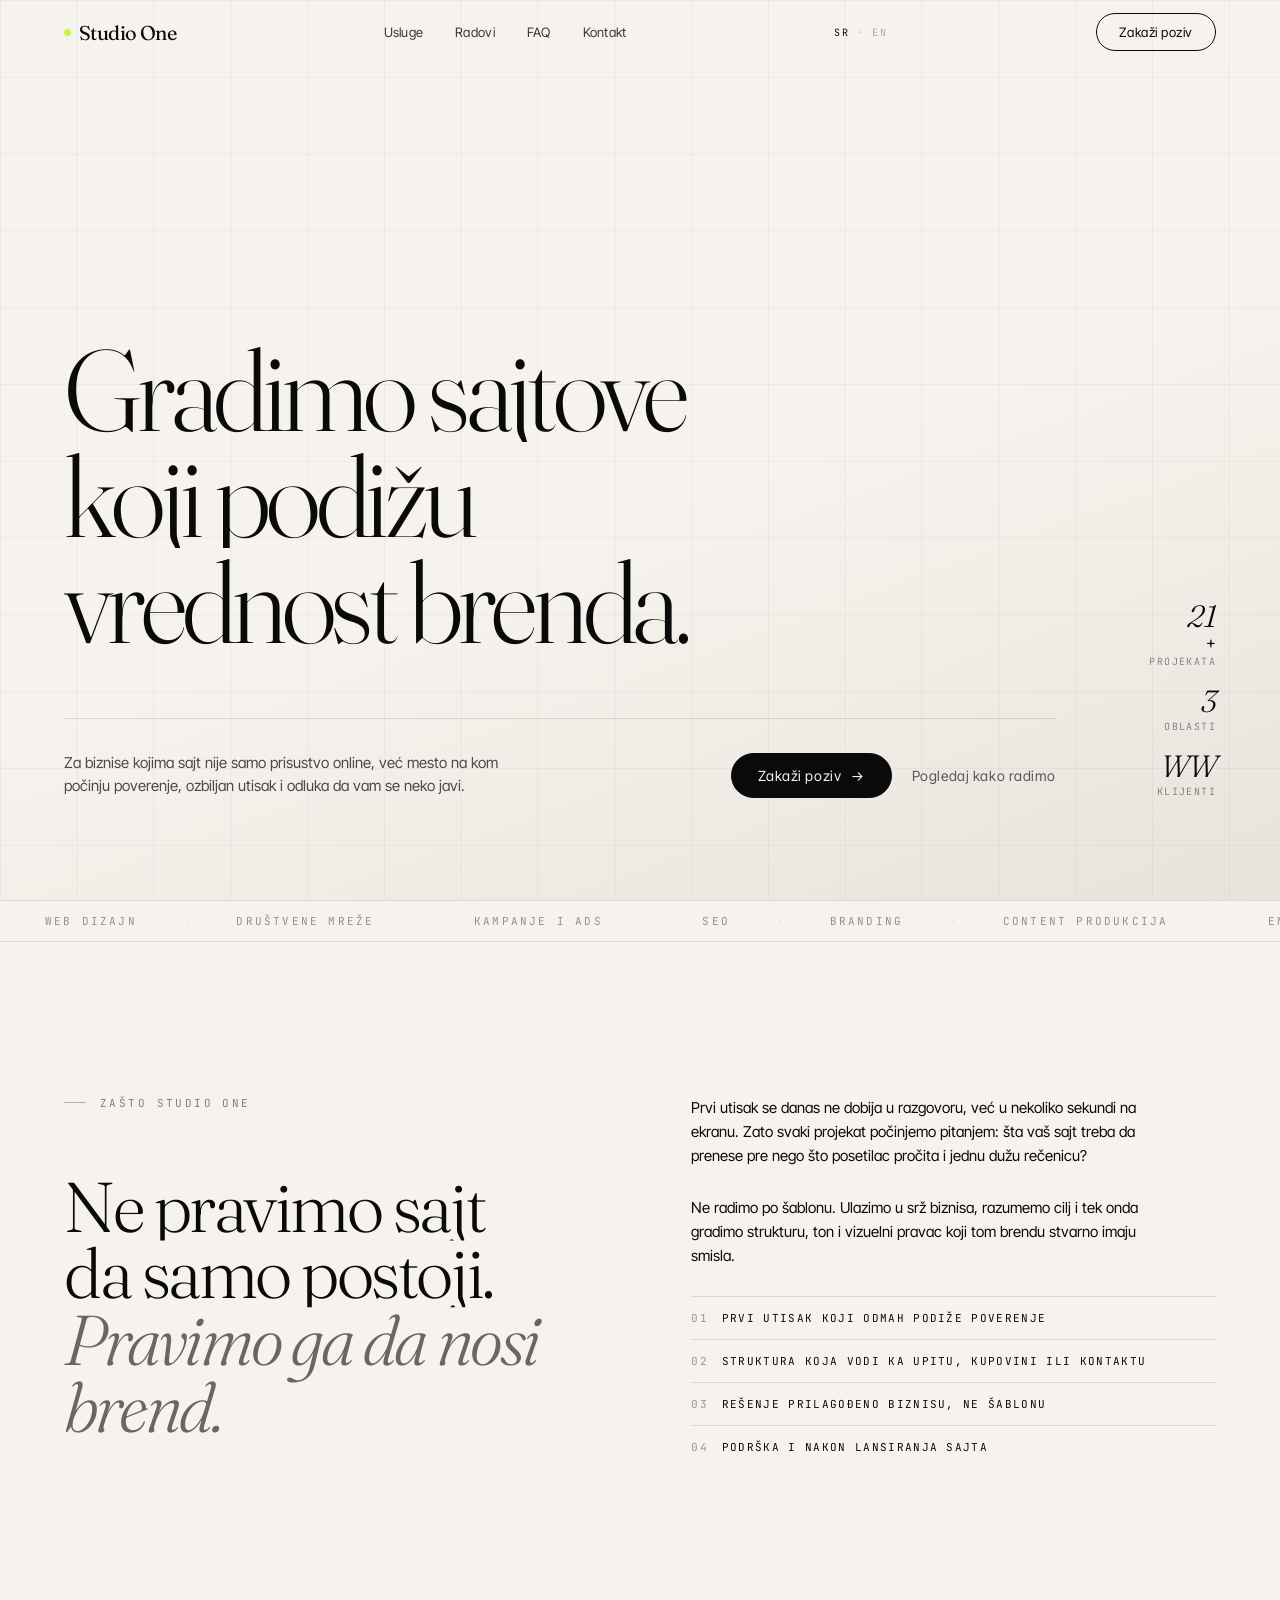
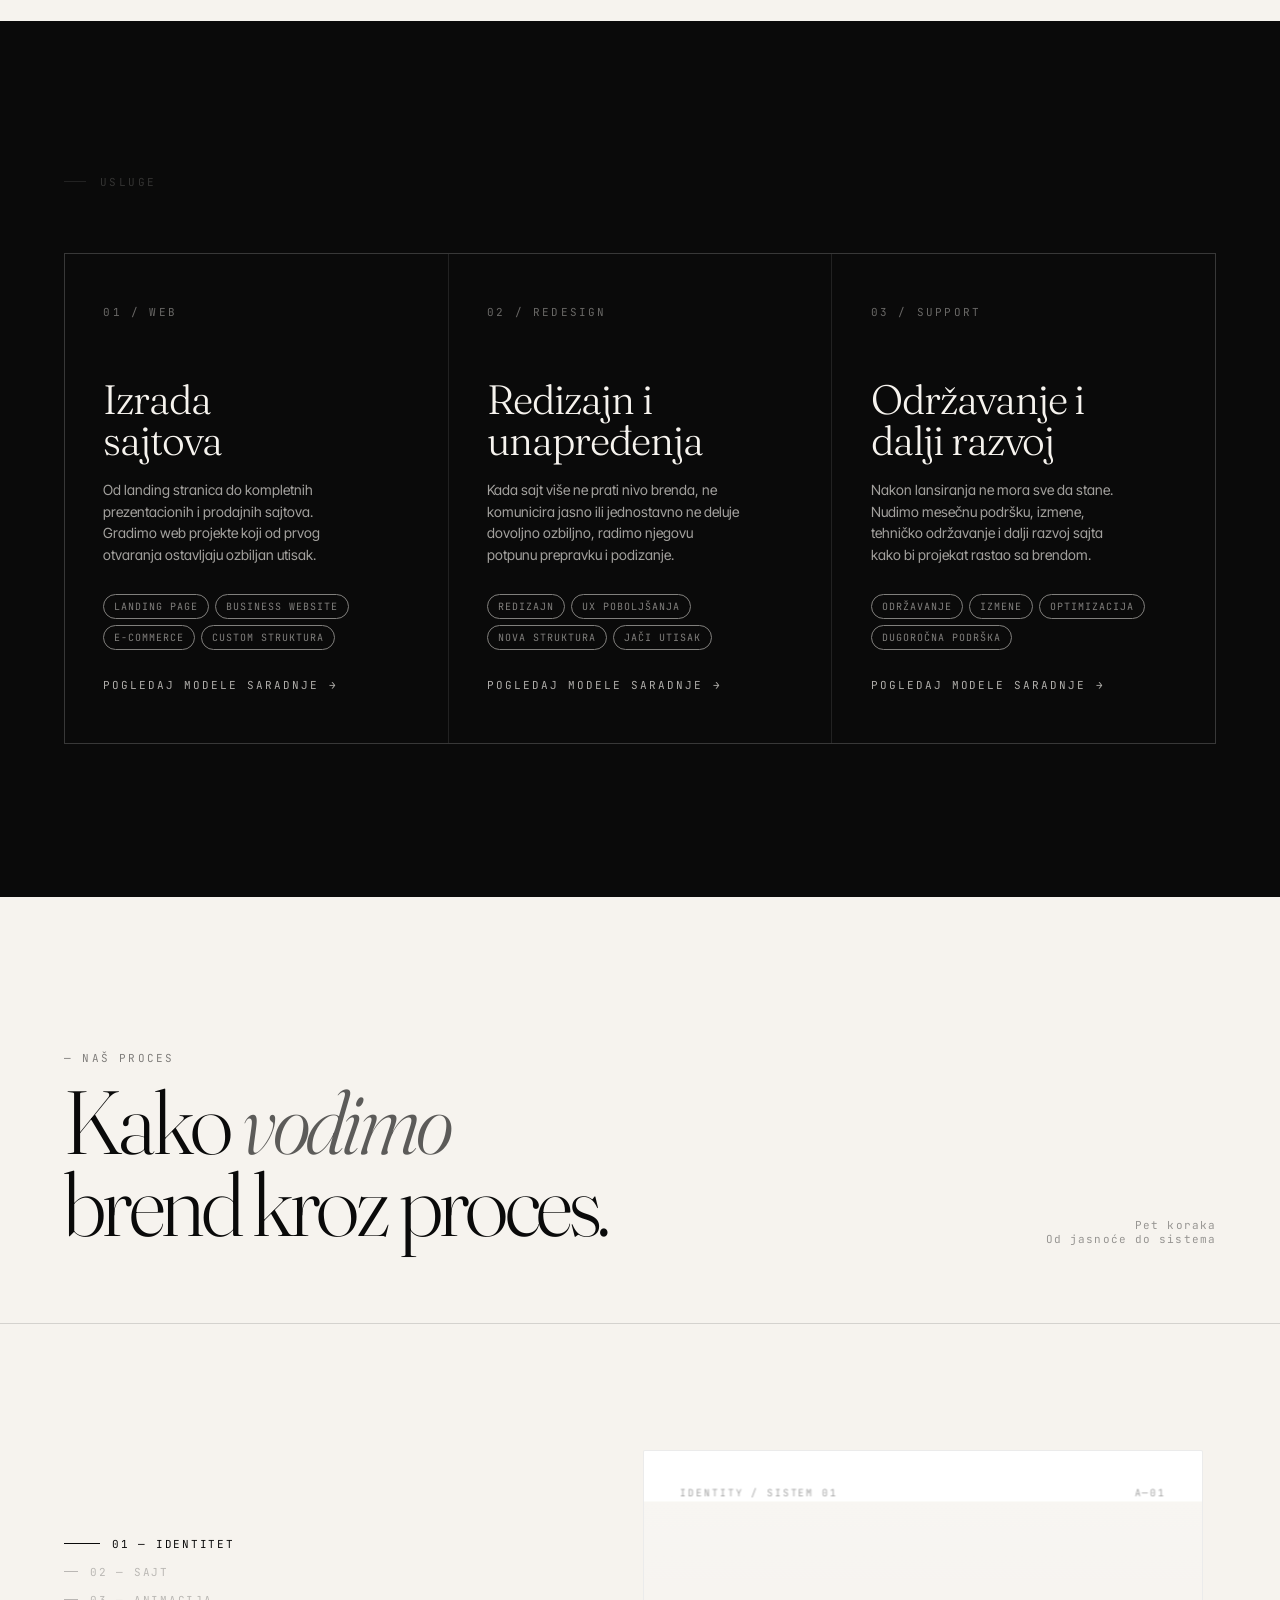
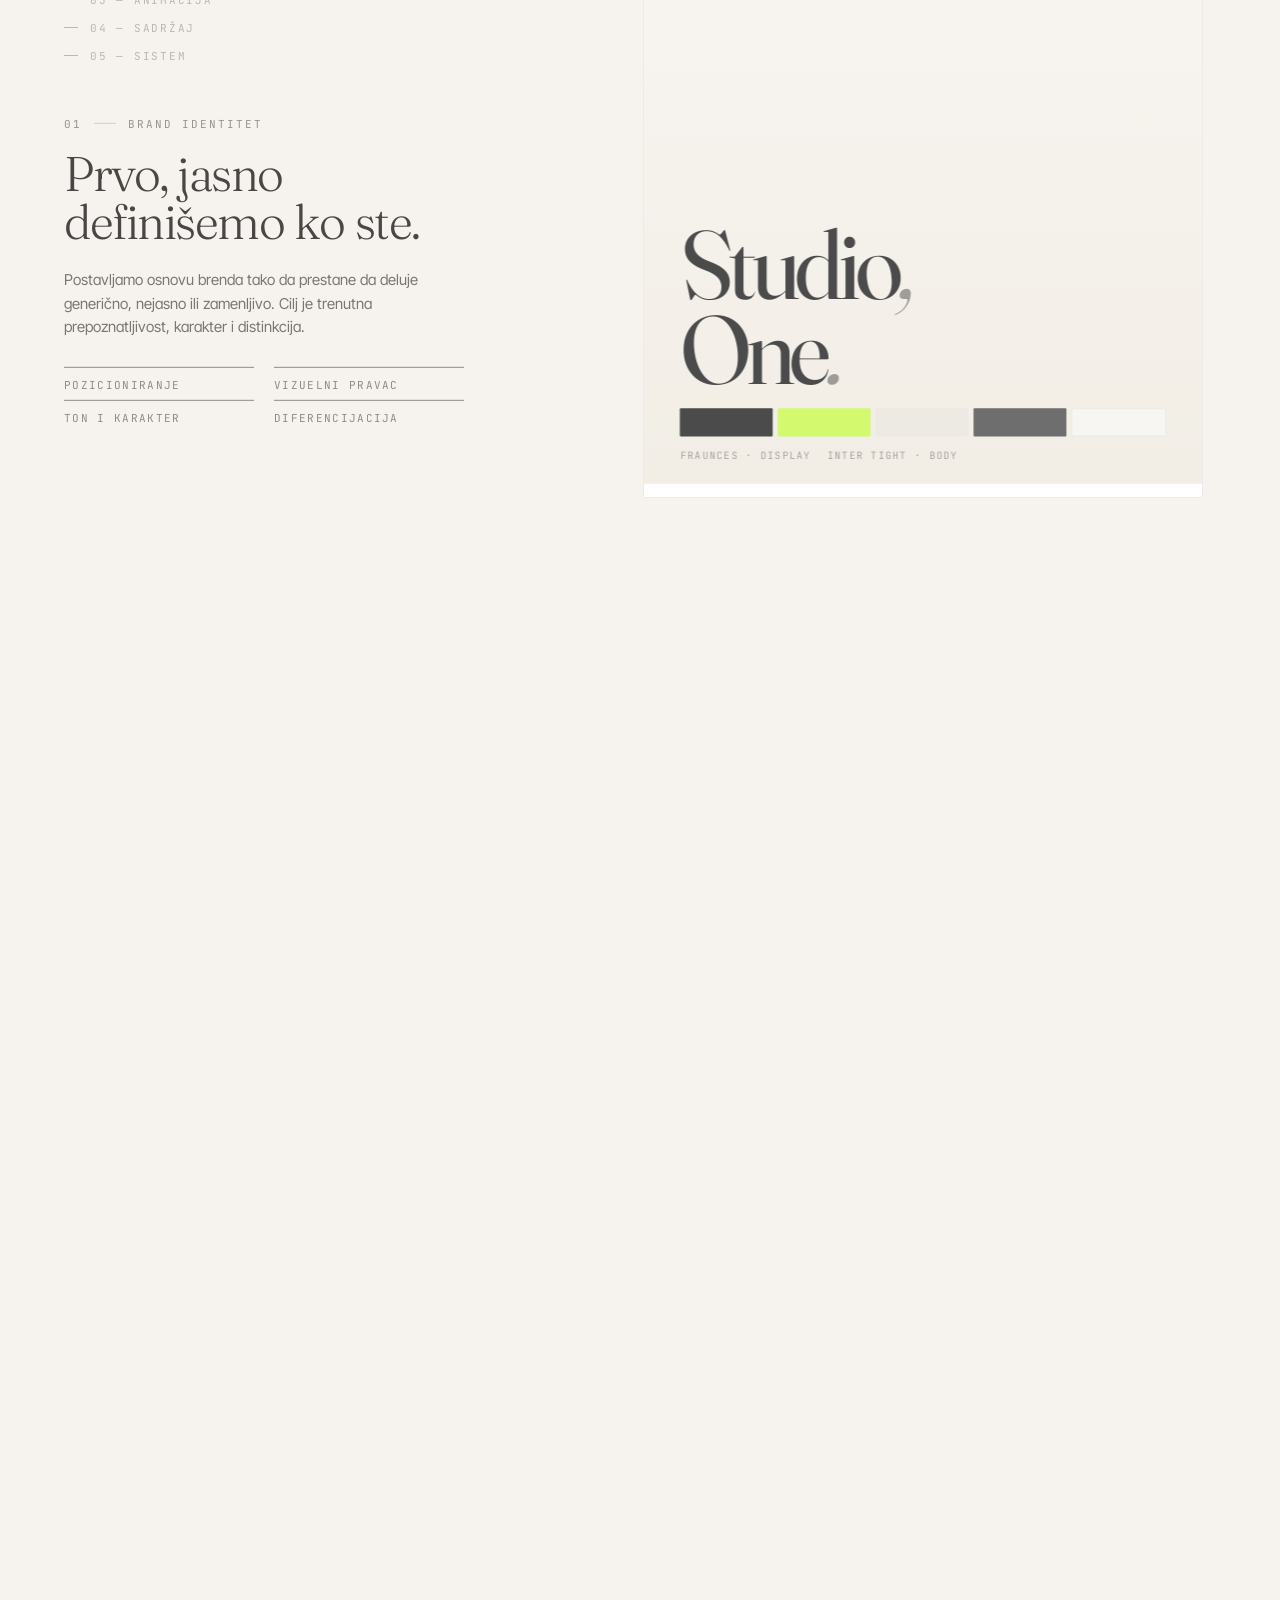
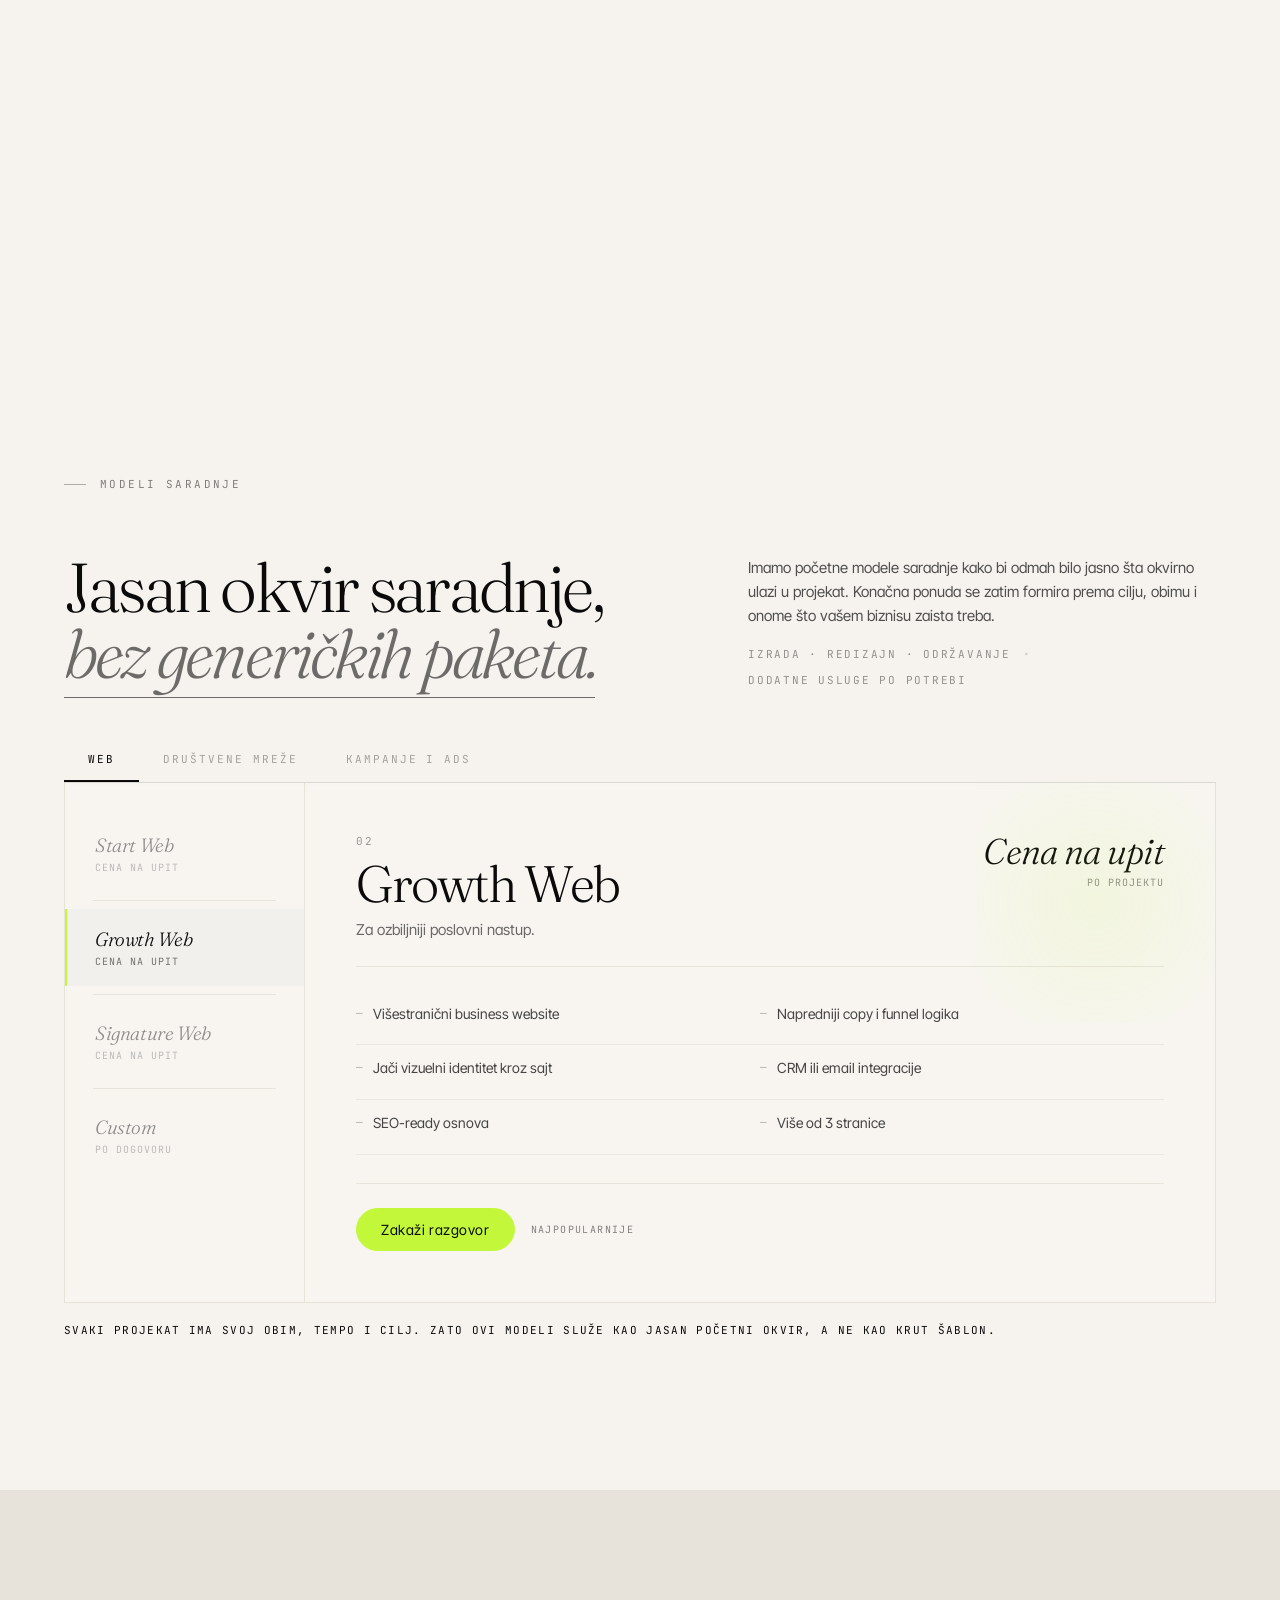
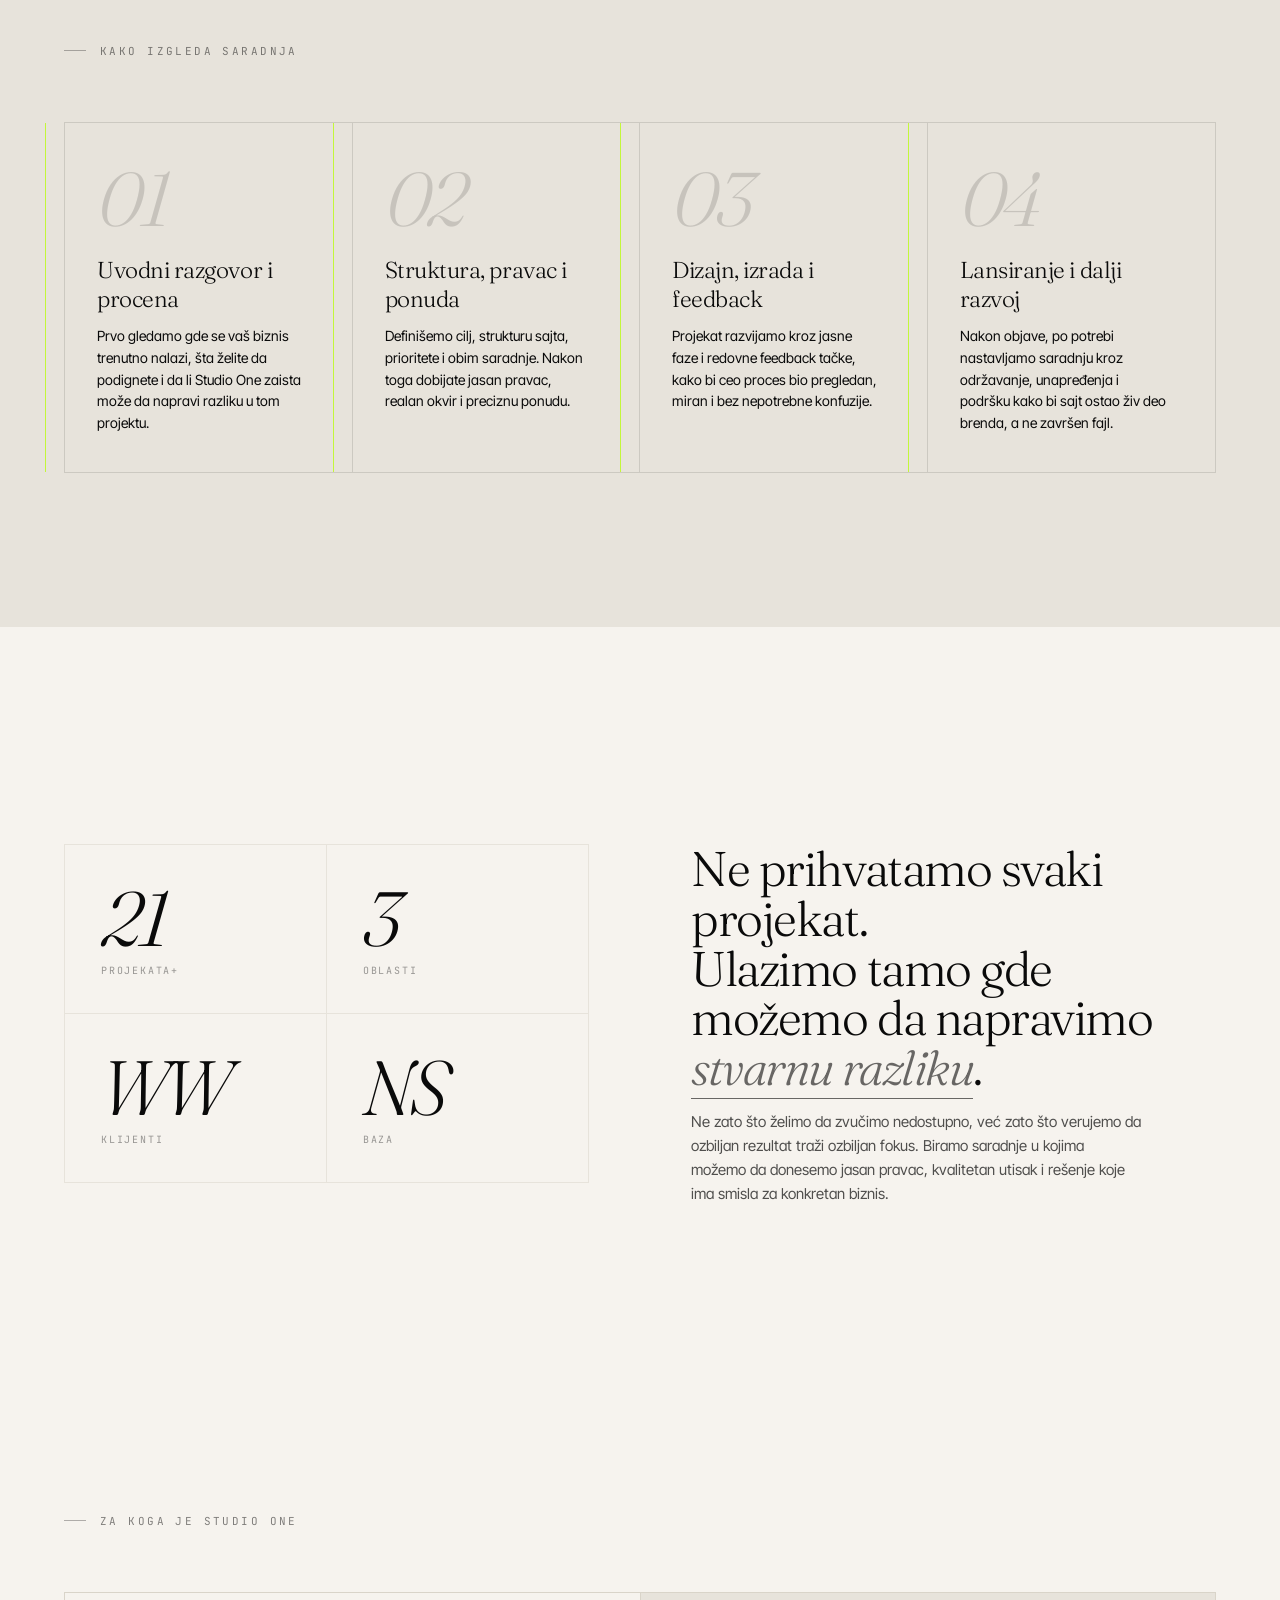
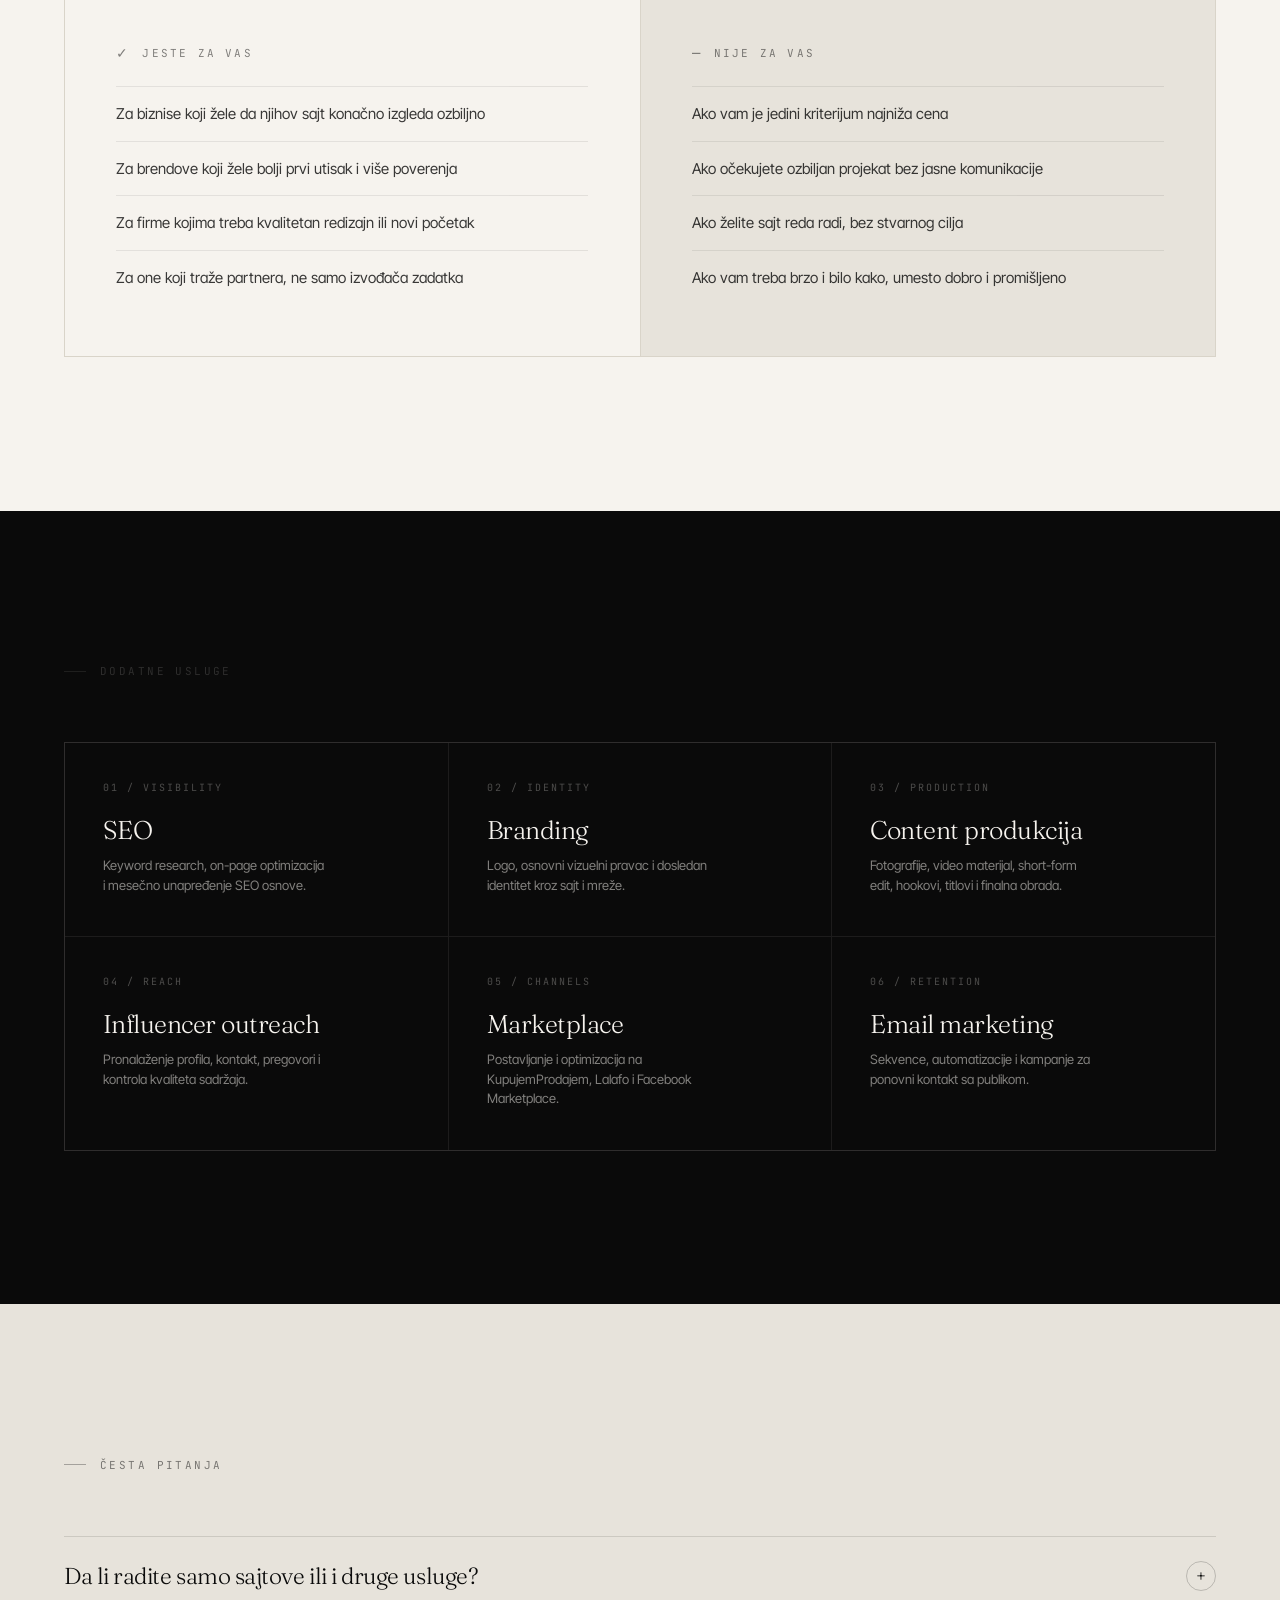
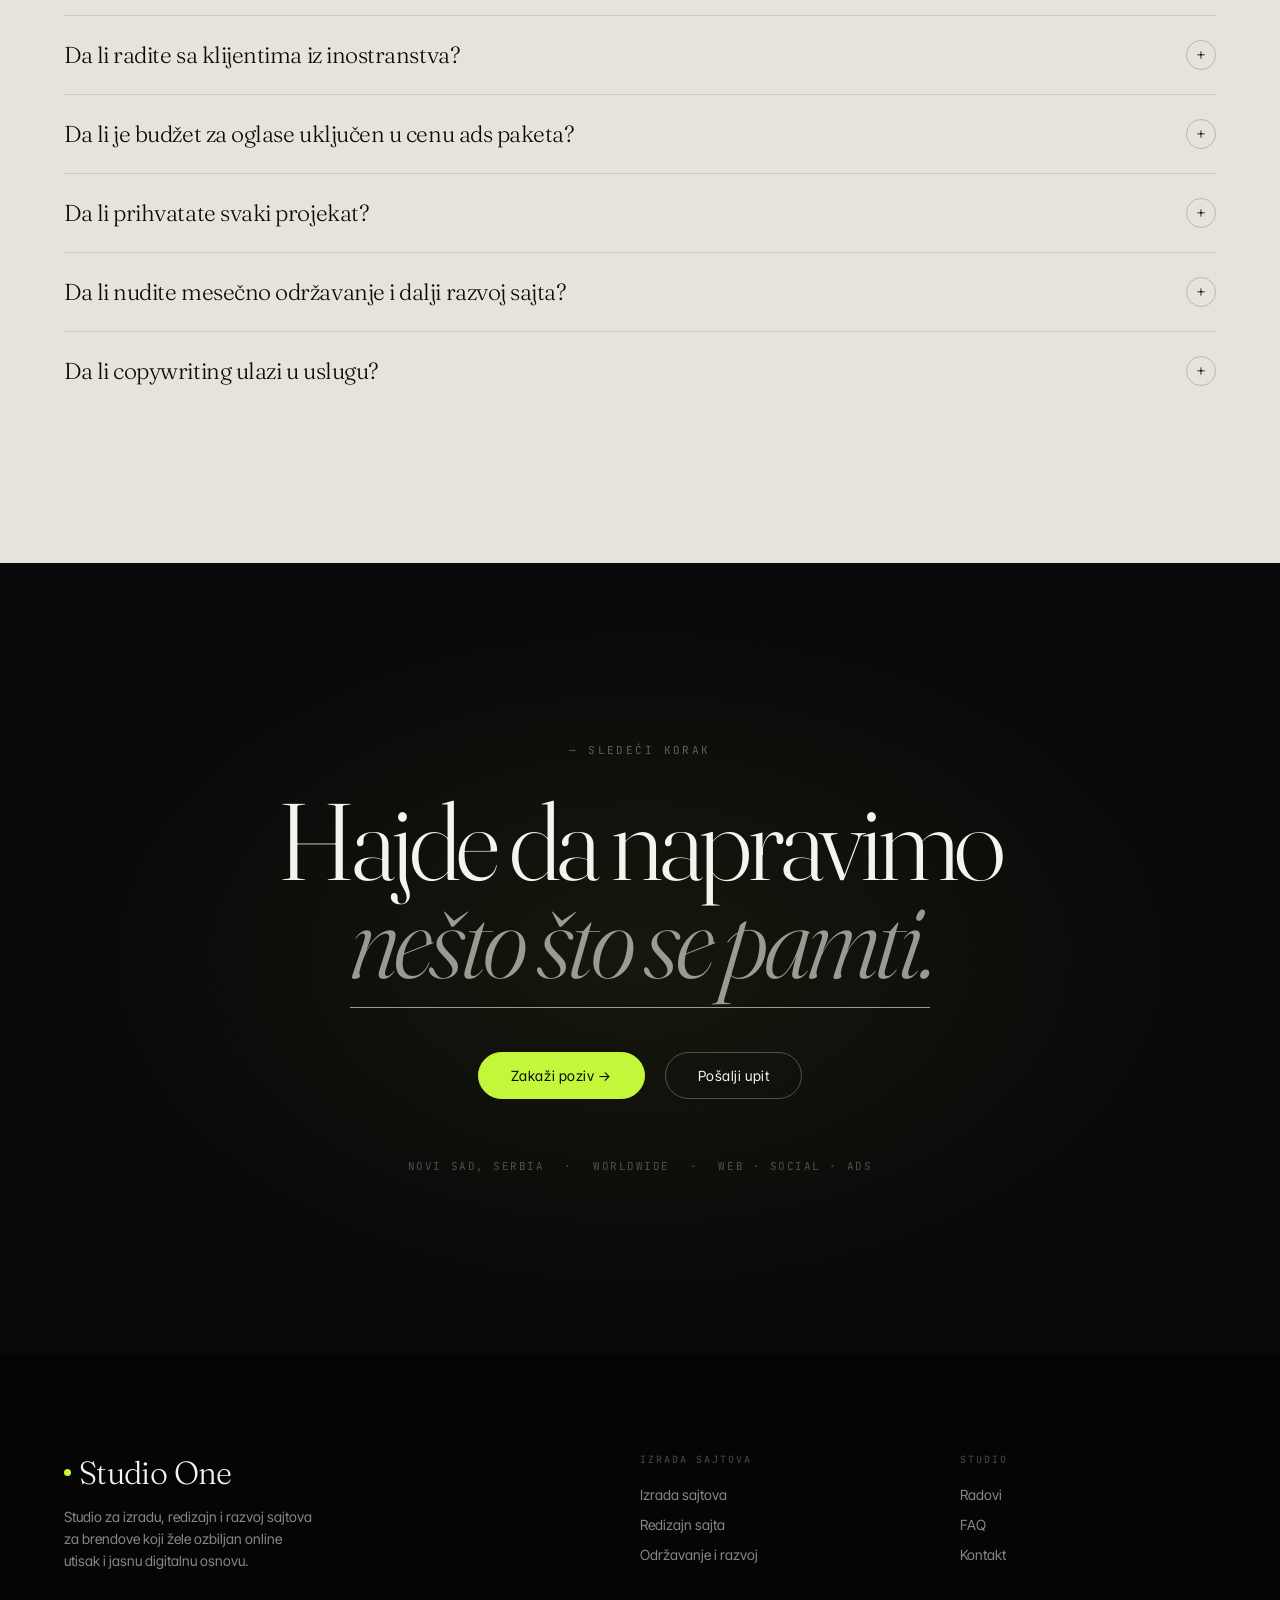
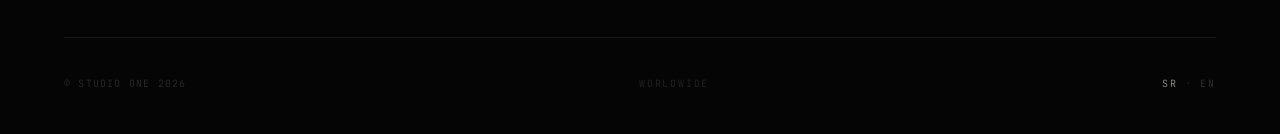
==== commit 2277df56: "update" ====
--- a/index.html
+++ b/index.html
@@ -39,7 +39,7 @@
       <a href="pages/kontakt.html">Kontakt</a>
     </div>
     <div class="nav__lang">
-      <a href="#" class="nav__lang-item is-active">SR</a>
+      <span class="nav__lang-item is-active" aria-current="true">SR</span>
       <span class="nav__lang-sep">·</span>
       <a href="en/index.html" class="nav__lang-item">EN</a>
     </div>
@@ -55,7 +55,7 @@
     <a href="pages/faq.html">FAQ</a>
     <a href="pages/kontakt.html">Kontakt</a>
       <div class="nav__mobile-lang">
-      <a href="index.html" class="nav__lang-item is-active">SR</a>
+      <span class="nav__lang-item is-active" aria-current="true">SR</span>
       <span class="nav__lang-sep">·</span>
       <a href="en/index.html" class="nav__lang-item">EN</a>
     </div>
@@ -632,7 +632,7 @@
         <span class="footer__bottom-copy">© Studio One 2026</span>
         <span class="footer__bottom-center">Worldwide</span>
         <div class="footer__lang">
-          <a href="#" class="footer__lang-item is-active">SR</a>
+          <span class="footer__lang-item is-active" aria-current="true">SR</span>
           <span class="footer__lang-sep">·</span>
           <a href="en/index.html" class="footer__lang-item">EN</a>
         </div>
--- a/css/base.css
+++ b/css/base.css
@@ -117,9 +117,7 @@
   padding: 13px 26px; border-radius: 999px; border: 1px solid var(--ink);
   transition: background 250ms var(--ease), color 250ms var(--ease);
 }
-.btn-primary:hover { background: transparent; color: var(--ink); }
 .btn-arrow { display: inline-block; transition: transform 250ms var(--ease); }
-.btn-primary:hover .btn-arrow { transform: translateX(4px); }
 
 .btn-ghost {
   display: inline-flex; align-items: center; gap: 8px;
@@ -132,8 +130,6 @@
   transform: scaleX(0); transform-origin: left;
   transition: transform 300ms var(--ease);
 }
-.btn-ghost:hover { opacity: 1; }
-.btn-ghost:hover::after { transform: scaleX(1); }
 
 .btn-accent {
   display: inline-flex; align-items: center; gap: 10px;
@@ -142,7 +138,6 @@
   padding: 14px 32px; border-radius: 999px; border: 1px solid var(--accent);
   transition: background 250ms var(--ease), color 250ms var(--ease);
 }
-.btn-accent:hover { background: transparent; color: var(--accent); }
 
 .btn-outline-light {
   display: inline-flex; align-items: center; gap: 10px;
@@ -152,7 +147,6 @@
   border: 1px solid rgba(246,243,238,.28);
   transition: border-color 300ms var(--ease);
 }
-.btn-outline-light:hover { border-color: rgba(246,243,238,.7); }
 
 /* ── MARQUEE ──────────────────────────────── */
 .marquee {
@@ -200,3 +194,16 @@
 @media (max-width: 900px) {
   .manifesto__grid { grid-template-columns: 1fr; gap: 40px; }
 }
+
+/* ── Hover — pointer devices only ──────────────────────────
+   Touch devices must not fire hover states on tap.
+   Only real pointing devices (mouse / trackpad) match this.
+────────────────────────────────────────────────────────── */
+@media (hover: hover) and (pointer: fine) {
+  .btn-primary:hover { background: transparent; color: var(--ink); }
+  .btn-primary:hover .btn-arrow { transform: translateX(4px); }
+  .btn-ghost:hover { opacity: 1; }
+  .btn-ghost:hover::after { transform: scaleX(1); }
+  .btn-accent:hover { background: transparent; color: var(--accent); }
+  .btn-outline-light:hover { border-color: rgba(246,243,238,.7); }
+}
--- a/css/nav.css
+++ b/css/nav.css
@@ -27,15 +27,12 @@
   font-family: var(--font-sans); font-size: 13px; letter-spacing: .02em; opacity: .8;
 }
 .nav__links a { transition: opacity 200ms; }
-.nav__links a:hover { opacity: .45; }
 .nav__cta {
   font-family: var(--font-sans); font-size: 13px; letter-spacing: .04em;
   border: 1px solid var(--ink); padding: 10px 22px; border-radius: 999px;
   transition: background 250ms var(--ease), color 250ms var(--ease);
   white-space: nowrap;
 }
-.nav__cta:hover { background: var(--ink); color: var(--bone); }
-
 /* ── Language switcher ────────────────────── */
 .nav__lang {
   display: flex; align-items: center; gap: 7px;
@@ -44,7 +41,6 @@
 }
 .nav__lang-sep { opacity: .2; font-size: 11px; }
 .nav__lang-item { opacity: .3; transition: opacity 220ms var(--ease); }
-.nav__lang-item:hover { opacity: .7; }
 .nav__lang-item.is-active { opacity: 1; }
 
 /* ── Active nav link ──────────────────────── */
@@ -68,11 +64,6 @@
 body[data-dark-hero] .nav:not(.is-scrolled) .nav__cta {
   border-color: rgba(246,243,238,.45);
   color: var(--bone);
-}
-body[data-dark-hero] .nav:not(.is-scrolled) .nav__cta:hover {
-  background: var(--bone);
-  color: var(--ink);
-  border-color: var(--bone);
 }
 body[data-dark-hero] .nav:not(.is-scrolled) .nav__burger span {
   background: var(--bone);
@@ -108,7 +99,6 @@
 }
 .nav__mobile.is-open { opacity: 1; pointer-events: auto; }
 .nav__mobile a { transition: opacity 200ms; }
-.nav__mobile a:hover { opacity: .5; }
 .nav__mobile-cta { color: var(--accent); }
 
 @media (max-width: 768px) {
@@ -132,6 +122,22 @@
   transition: opacity 220ms var(--ease);
   font-size: 11px;
 }
-.nav__mobile-lang .nav__lang-item:hover { opacity: .7; }
 .nav__mobile-lang .nav__lang-item.is-active { opacity: 1; }
 .nav__mobile-lang .nav__lang-sep { opacity: .2; }
+
+/* ── Hover — pointer devices only ──────────────────────────
+   Touch devices must not fire hover states on tap.
+   Only real pointing devices (mouse / trackpad) match this.
+────────────────────────────────────────────────────────── */
+@media (hover: hover) and (pointer: fine) {
+  .nav__links a:hover { opacity: .45; }
+  .nav__cta:hover { background: var(--ink); color: var(--bone); }
+  .nav__lang-item:hover { opacity: .7; }
+  body[data-dark-hero] .nav:not(.is-scrolled) .nav__cta:hover {
+    background: var(--bone);
+    color: var(--ink);
+    border-color: var(--bone);
+  }
+  .nav__mobile a:hover { opacity: .5; }
+  .nav__mobile-lang .nav__lang-item:hover { opacity: .7; }
+}
--- a/css/wwd.css
+++ b/css/wwd.css
@@ -39,15 +39,15 @@
    Total outer = 100vh + 450vh = 550vh       */
 .wwd-outer {
   position: relative;
-  height: calc(100vh + 500vh);
-  /* 100vh = sticky element height,
-     500vh = 5 steps × 100vh each           */
+  height: calc(100svh + 500svh);
+  /* 100svh = sticky element height (small viewport — iOS safe),
+     500svh = 5 steps × 100svh each                             */
 }
 
 /* ── Sticky panel pins to viewport ───────── */
 .wwd-sticky {
   position: sticky; top: 0;
-  height: 100vh; overflow: hidden;
+  height: 100svh; overflow: hidden;
   display: grid;
   grid-template-columns: minmax(0, 5fr) minmax(0, 6fr);
   gap: clamp(40px, 6vw, 96px);
--- a/css/packages.css
+++ b/css/packages.css
@@ -18,7 +18,6 @@
   white-space: nowrap;
 }
 .pkg-cat.is-active { opacity: 1; border-bottom-color: var(--ink); }
-.pkg-cat:hover:not(.is-active) { opacity: .65; }
 
 /* ── Layout: selector left + detail right ─── */
 .pkg-layout {
@@ -52,7 +51,6 @@
   font-family: var(--font-mono); font-size: 10px;
   letter-spacing: .1em; text-transform: uppercase; opacity: .55;
 }
-.pkg-sel__item:hover { opacity: .75; }
 .pkg-sel__item.is-active {
   opacity: 1;
   border-left-color: var(--ink);
@@ -136,11 +134,9 @@
   border: 1px solid var(--ink); padding: 12px 24px; border-radius: 999px;
   transition: background 250ms var(--ease), color 250ms var(--ease);
 }
-.pkg-d__cta:hover { background: var(--ink); color: var(--bone); }
 .pkg-d__cta--accent {
   background: var(--accent); border-color: var(--accent); color: var(--ink);
 }
-.pkg-d__cta--accent:hover { background: transparent; color: var(--accent); border-color: var(--accent); }
 .pkg-d__badge {
   font-family: var(--font-mono); font-size: 10px;
   letter-spacing: .14em; text-transform: uppercase; opacity: .5;
@@ -254,3 +250,14 @@
     justify-self: start;
   }
 }
+
+/* ── Hover — pointer devices only ──────────────────────────
+   Touch devices must not fire hover states on tap.
+   Only real pointing devices (mouse / trackpad) match this.
+────────────────────────────────────────────────────────── */
+@media (hover: hover) and (pointer: fine) {
+  .pkg-cat:hover:not(.is-active) { opacity: .65; }
+  .pkg-sel__item:hover { opacity: .75; }
+  .pkg-d__cta:hover { background: var(--ink); color: var(--bone); }
+  .pkg-d__cta--accent:hover { background: transparent; color: var(--accent); border-color: var(--accent); }
+}
--- a/css/services.css
+++ b/css/services.css
@@ -25,8 +25,6 @@
   transition: transform 480ms var(--ease);
   z-index: 0;
 }
-.svc-card:hover::before { transform: scaleY(1); }
-.svc-card:hover { color: var(--ink); }
 .svc-card > * { position: relative; z-index: 1; }
 
 .svc-card__n {
@@ -58,9 +56,18 @@
   display: flex; align-items: center; gap: 10px; opacity: .7;
 }
 .svc-card__link::after { content: "→"; transition: transform 250ms var(--ease); }
-.svc-card:hover .svc-card__link::after { transform: translateX(4px); }
 
 @media (max-width: 900px) {
   .services__grid { grid-template-columns: 1fr; }
   .svc-card { padding: clamp(28px,5vw,48px) 24px; }
 }
+
+/* ── Hover — pointer devices only ──────────────────────────
+   Touch devices must not fire hover states on tap.
+   Only real pointing devices (mouse / trackpad) match this.
+────────────────────────────────────────────────────────── */
+@media (hover: hover) and (pointer: fine) {
+  .svc-card:hover::before { transform: scaleY(1); }
+  .svc-card:hover { color: var(--ink); }
+  .svc-card:hover .svc-card__link::after { transform: translateX(4px); }
+}
--- a/css/misc.css
+++ b/css/misc.css
@@ -106,7 +106,6 @@
   border-bottom: 3px solid transparent;
   transition: border-color 300ms var(--ease), background 300ms var(--ease);
 }
-.addl__card:hover { background: #141413; border-bottom-color: var(--accent); }
 .addl__n {
   font-family: var(--font-mono); font-size: 10px;
   letter-spacing: .2em; text-transform: uppercase; opacity: .28; margin-bottom: 20px;
@@ -212,7 +211,6 @@
 }
 .footer__links { display: flex; flex-direction: column; gap: 10px; }
 .footer__links a { font-size: 14px; transition: color 200ms; }
-.footer__links a:hover { color: var(--bone); }
 .footer__bottom {
   display: flex; justify-content: space-between; align-items: center;
   font-family: var(--font-mono); font-size: 10px;
@@ -228,7 +226,16 @@
 }
 .footer__lang-sep { opacity: .2; font-size: 11px; }
 .footer__lang-item { opacity: .3; transition: opacity 220ms var(--ease); }
-.footer__lang-item:hover { opacity: .7; }
 .footer__lang-item.is-active { opacity: 1; }
 @media (max-width: 900px) { .footer__top { grid-template-columns: 1fr 1fr; gap: 32px; } }
 @media (max-width: 560px) { .footer__top { grid-template-columns: 1fr; } }
+
+/* ── Hover — pointer devices only ──────────────────────────
+   Touch devices must not fire hover states on tap.
+   Only real pointing devices (mouse / trackpad) match this.
+────────────────────────────────────────────────────────── */
+@media (hover: hover) and (pointer: fine) {
+  .addl__card:hover { background: #141413; border-bottom-color: var(--accent); }
+  .footer__links a:hover { color: var(--bone); }
+  .footer__lang-item:hover { opacity: .7; }
+}
--- a/css/responsive.css
+++ b/css/responsive.css
@@ -32,6 +32,15 @@
   top: 64px;
 }
 
+/*
+   Prevent horizontal overflow caused by animated/clipped
+   hero elements and wide inline elements on small screens.
+*/
+html,
+body {
+  overflow-x: hidden;
+}
+
 
 /* ──────────────────────────────────────────────────────────
    TABLET  768–1199px
@@ -110,21 +119,38 @@
     padding: 0 20px;
   }
 
-  /* Mobile menu — premium full-screen overlay refinements */
+  /* Mobile menu — premium left-aligned editorial layout */
+  /*
+     nav.css defaults to align-items:center; justify-content:center.
+     On mobile we switch to top-left layout: items read left-aligned
+     from below the nav bar, CTA separated at the bottom.
+  */
   .nav__mobile {
-    gap: 22px;
+    align-items: flex-start;
+    justify-content: flex-start;
+    padding: 88px var(--gutter) clamp(32px,7vw,56px);
+    gap: clamp(8px,3vw,18px);
     font-size: clamp(28px,8vw,40px);
-    padding: 0 var(--gutter);
+  }
+  /*
+     iOS Safari: `body { overflow: hidden }` alone does not prevent
+     scroll-through on the background page when the overlay is open.
+     `touch-action: none` on the open overlay blocks touch-scroll events
+     from reaching the underlying document.
+  */
+  .nav__mobile.is-open {
+    touch-action: none;
   }
   .nav__mobile-cta {
     font-size: 16px;
-    margin-top: 8px;
+    margin-top: 16px;
     letter-spacing: .01em;
     font-family: var(--font-sans);
     opacity: .75;
   }
   .nav__mobile-lang {
-    margin-top: 4px;
+    margin-top: 8px;
+    font-size: 10px;
   }
 
 
@@ -155,7 +181,7 @@
     padding: 11px 0;
   }
   .marquee__i {
-    font-size: 9px;
+    font-size: 10px;
     padding: 0 clamp(16px,4vw,32px);
   }
 
@@ -168,7 +194,7 @@
     font-size: 15px;
   }
   .manifesto__list li {
-    font-size: 9px;
+    font-size: 11px;
     padding: 12px 0;
   }
 
@@ -181,8 +207,102 @@
     font-size: clamp(24px,7vw,36px);
   }
 
-  /* ── WwD ──────────────────────────────────── */
-  /* Complete fallback already in wwd.css at 960px — no overrides needed */
+  /* ── WwD — horizontal swipe cards ────────── */
+  /*
+     Replaces the wwd.css 960px stacked-blocks fallback with a
+     horizontally scrollable snap-card rail at ≤767px.
+     Desktop sticky experience (≥961px) is untouched.
+  */
+
+  /* Release the overflow: hidden clip so the full-bleed rail works */
+  .wwd-sticky {
+    overflow: visible;
+  }
+
+  /* Dots: horizontal tappable step row */
+  .wwd__dots {
+    display: flex;
+    flex-direction: row;
+    flex-wrap: nowrap;
+    overflow-x: auto;
+    scrollbar-width: none;
+    gap: 0;
+    height: auto;
+    margin-bottom: clamp(20px,4vw,32px);
+  }
+  .wwd__dots::-webkit-scrollbar { display: none; }
+
+  .wwd__dot {
+    flex-shrink: 0;
+    flex-direction: column;
+    align-items: flex-start;
+    gap: 5px;
+    padding-right: clamp(18px,4vw,28px);
+    font-size: 9px;
+    cursor: pointer;
+  }
+  .wwd__dot-line {
+    width: 16px;
+    transition: width 300ms var(--ease);
+  }
+  .wwd__dot.is-active .wwd__dot-line { width: 28px; }
+
+  /*
+     Panels rail: full-bleed horizontal snap-scroll container.
+     Negative margin breaks out of the parent gutter; padding
+     restores the left breathing room and the ::after spacer
+     fixes the iOS WebKit padding-right drop at the trailing edge.
+  */
+  .wwd__panels {
+    display: flex;
+    overflow-x: scroll;
+    scroll-snap-type: x mandatory;
+    -webkit-overflow-scrolling: touch;
+    scrollbar-width: none;
+    margin: 0 calc(-1 * var(--gutter));
+    padding: 0 var(--gutter);
+    gap: 12px;
+    min-height: auto;
+  }
+  .wwd__panels::-webkit-scrollbar { display: none; }
+  .wwd__panels::after {
+    content: '';
+    flex-shrink: 0;
+    width: var(--gutter);
+  }
+
+  /* Each panel = snap card */
+  .wwd__panel {
+    flex-shrink: 0;
+    width: 82vw;
+    scroll-snap-align: start;
+    position: relative !important;
+    opacity: 1 !important;
+    transform: none !important;
+    pointer-events: auto !important;
+    visibility: visible !important;
+    z-index: 1 !important;
+    padding: clamp(28px,5vw,40px) clamp(18px,4vw,24px) !important;
+    border: 1px solid rgba(10,10,10,.1) !important;
+  }
+
+  /* Panel typography */
+  .wwd__panel-title {
+    font-size: clamp(22px,6vw,32px);
+  }
+  .wwd__panel-body {
+    font-size: 14px;
+    max-width: 100%;
+    margin-bottom: 20px;
+  }
+  .wwd__micro {
+    grid-template-columns: 1fr 1fr;
+    gap: 8px 12px;
+  }
+  .wwd__micro li {
+    font-size: 10px;
+    padding-top: 8px;
+  }
 
   /* ── Packages ─────────────────────────────── */
   /* Layout already stacks at 900px via packages.css */
@@ -195,10 +315,20 @@
     flex-wrap: nowrap;
   }
   .pkg-cats::-webkit-scrollbar { display: none; }
+  /*
+     WebKit (iOS Safari) drops the right-side padding on scrollable flex
+     containers. The ::after spacer restores the visual breathing room
+     at the trailing edge when the user scrolls to the last item.
+  */
+  .pkg-cats::after {
+    content: '';
+    flex-shrink: 0;
+    width: var(--gutter);
+  }
   .pkg-cat {
     flex-shrink: 0;
     padding: 14px 18px;
-    font-size: 9px;
+    font-size: 11px;
   }
   .pkg-sel {
     overflow-x: auto;
@@ -251,9 +381,18 @@
     font-size: 16px;
     flex-shrink: 0;
   }
-  /* Increase max-height so long answers don't clip on mobile */
+  /*
+     Use a fast ease-out transition so the accordion feels snappy
+     even with a large max-height ceiling. Without this, the default
+     500ms ease (slow-start) causes visible "dead time" on close when
+     max-height is set much higher than the actual content height.
+  */
+  .faq__a {
+    transition: max-height 280ms ease-out;
+  }
+  /* Increase max-height ceiling — prevents long answers from clipping */
   .faq__item.is-open .faq__a {
-    max-height: 400px;
+    max-height: 800px;
   }
 
   /* ── CTA band ─────────────────────────────── */
@@ -313,8 +452,14 @@
     height: 46px;
     gap: 16px;
   }
+  /* WebKit scroll-container trailing-edge spacer */
+  .svc-nav__inner::after {
+    content: '';
+    flex-shrink: 0;
+    width: var(--gutter);
+  }
   .svc-nav__item {
-    font-size: 9px;
+    font-size: 10px;
     letter-spacing: .12em;
   }
 
@@ -396,8 +541,14 @@
   /* ── Filter bar ───────────────────────────── */
   .filter__tab {
     padding: 20px 0;
-    font-size: 9px;
+    font-size: 10px;
     margin-right: clamp(20px,5vw,40px);
+  }
+  /* Same WebKit scroll-container right-padding fix as pkg-cats */
+  .radovi-filter::after {
+    content: '';
+    flex-shrink: 0;
+    width: var(--gutter);
   }
 
   /* ── Grid ─────────────────────────────────── */
@@ -409,7 +560,7 @@
     font-size: clamp(22px,7vw,36px);
   }
   .proj-card__cta {
-    font-size: 9px;
+    font-size: 10px;
   }
 
 
@@ -468,9 +619,10 @@
     font-size: 16px;
     flex-shrink: 0;
   }
-  /* Increase max-height for mobile (more text wrapping) */
+  /* Large ceiling so no answer clips (even multi-paragraph EN answers).
+     The fast ease-out transition set on .faq__a above keeps it snappy. */
   .faq-body .faq__item.is-open .faq__a {
-    max-height: 600px;
+    max-height: 1500px;
   }
 
   /* ── FAQ CTA ──────────────────────────────── */
@@ -490,7 +642,11 @@
   /* ══ KONTAKT PAGE ═══════════════════════════════════════ */
 
   /* ── Hero ─────────────────────────────────── */
-  /* Already 1col at 900px via kontakt.css */
+  /*
+     kontakt.css and faq-page.css both hardcode calc(64px + ...)
+     for top padding. On mobile the nav shrinks to 56px, so we
+     correct here to avoid ~8px of extra dead space.
+  */
   .kontakt-hero {
     padding-top: calc(56px + clamp(36px,6vw,52px));
     padding-bottom: clamp(36px,5vw,56px);
@@ -513,8 +669,12 @@
     margin-bottom: clamp(24px,5vw,36px);
   }
   .kontakt-field__label {
-    font-size: 9px;
+    font-size: 11px;   /* match --t-xs token; 9px was unreadably small */
     letter-spacing: .18em;
+  }
+  /* Validation error message: also bump from component's 9px to 11px */
+  .kontakt-field__error {
+    font-size: 11px;
   }
   /* Row already 1col at 600px via kontakt.css */
 
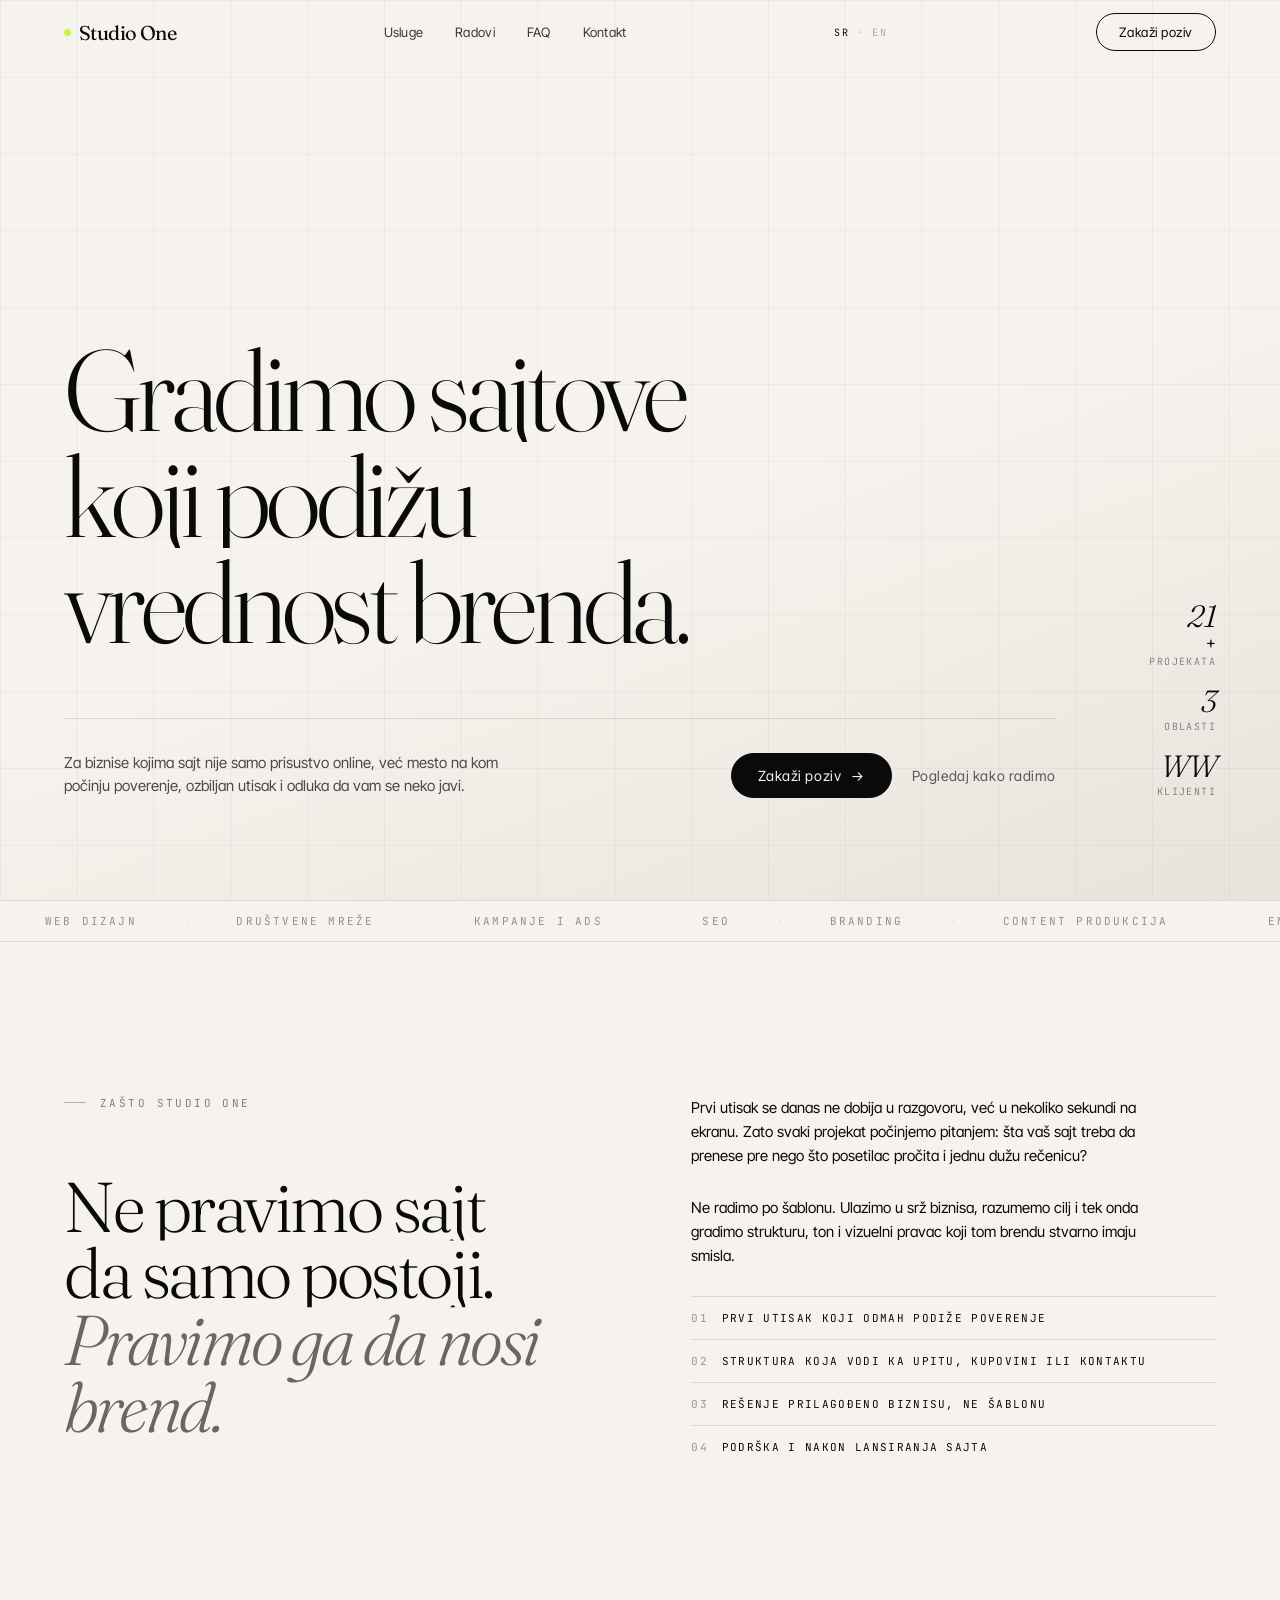
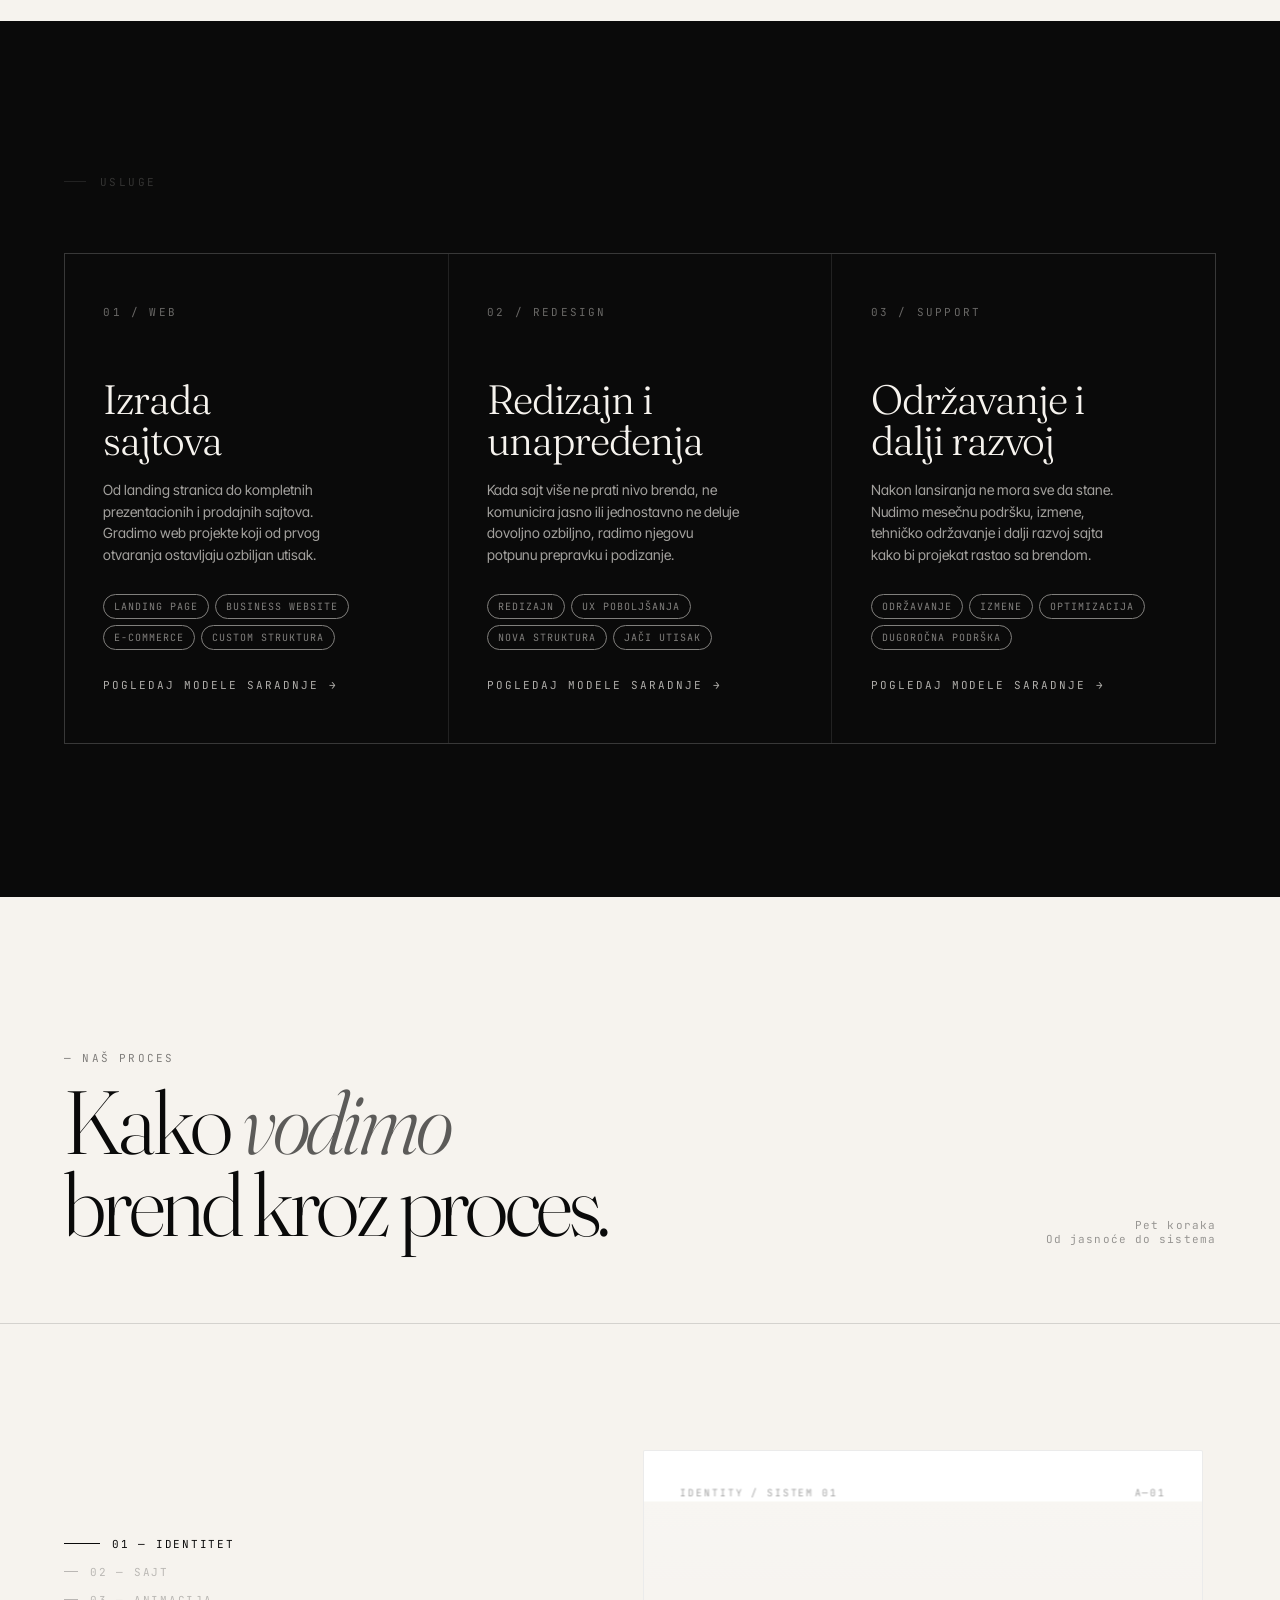
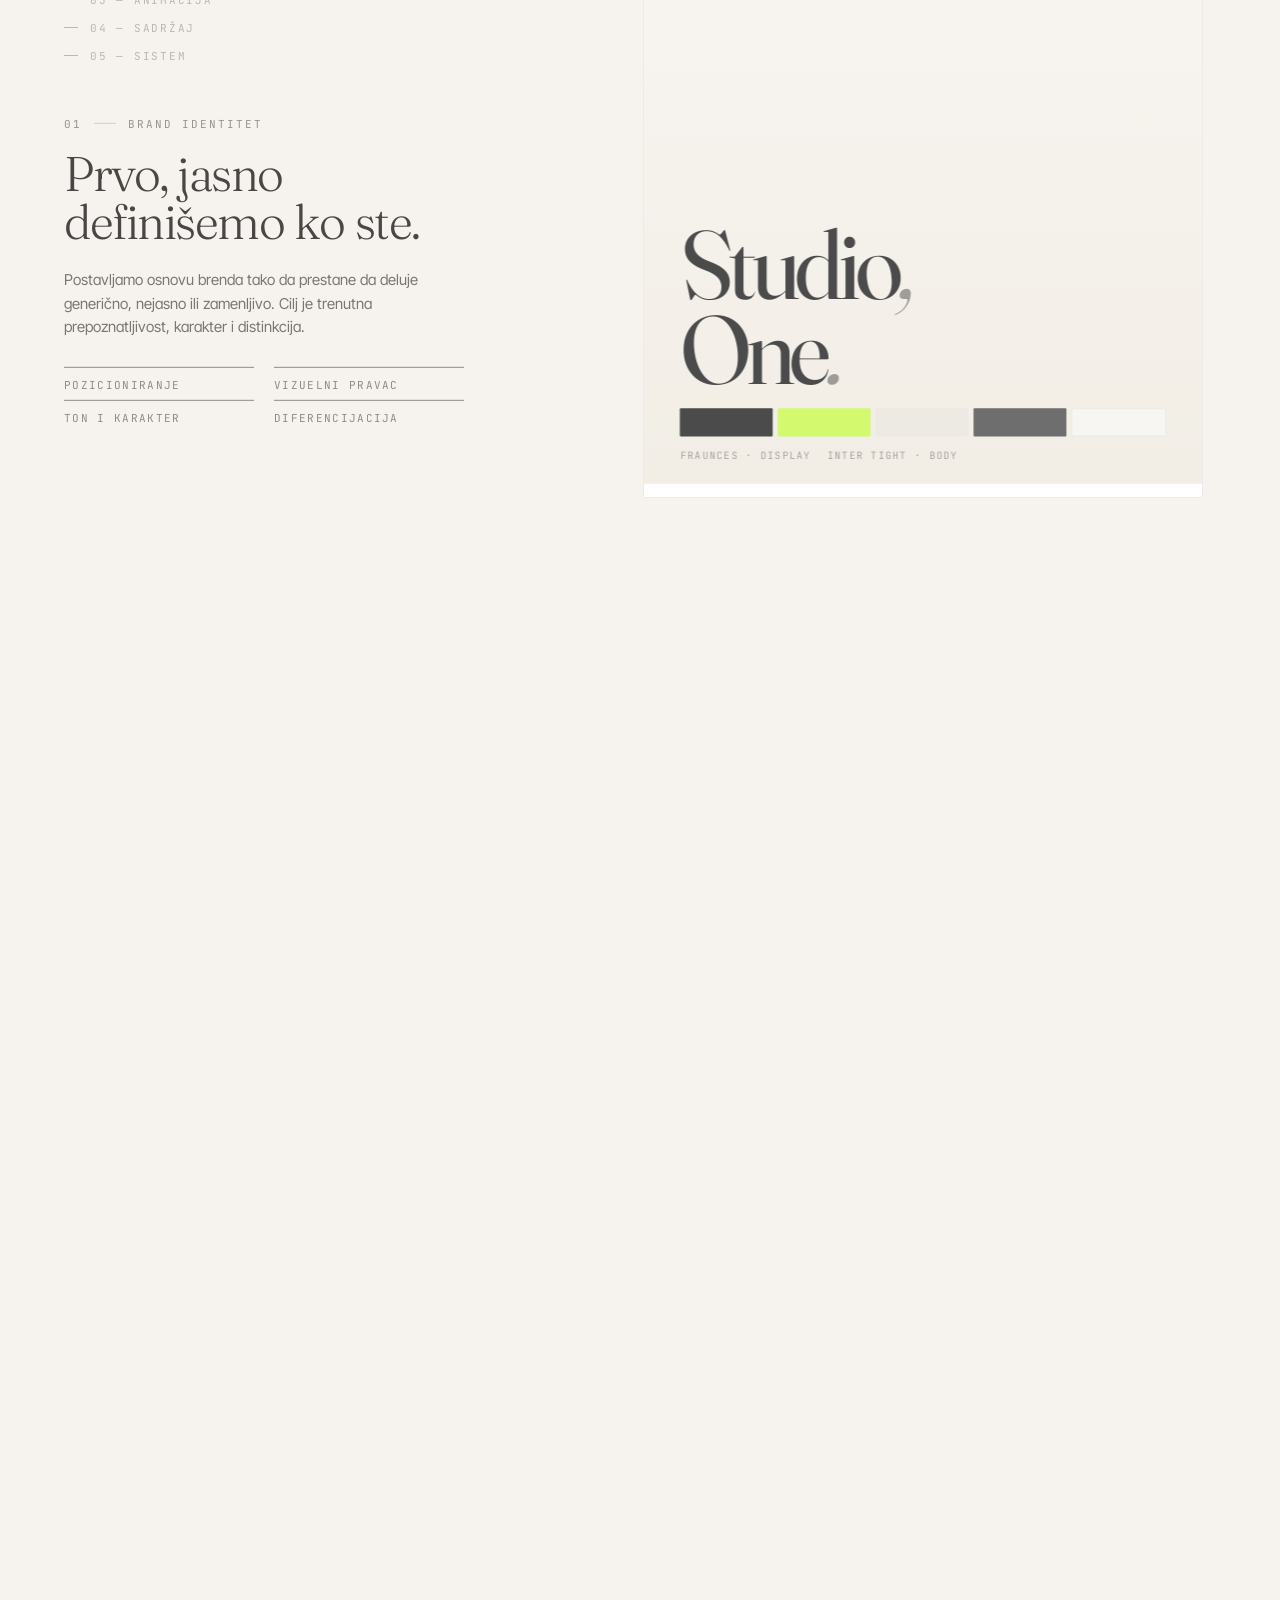
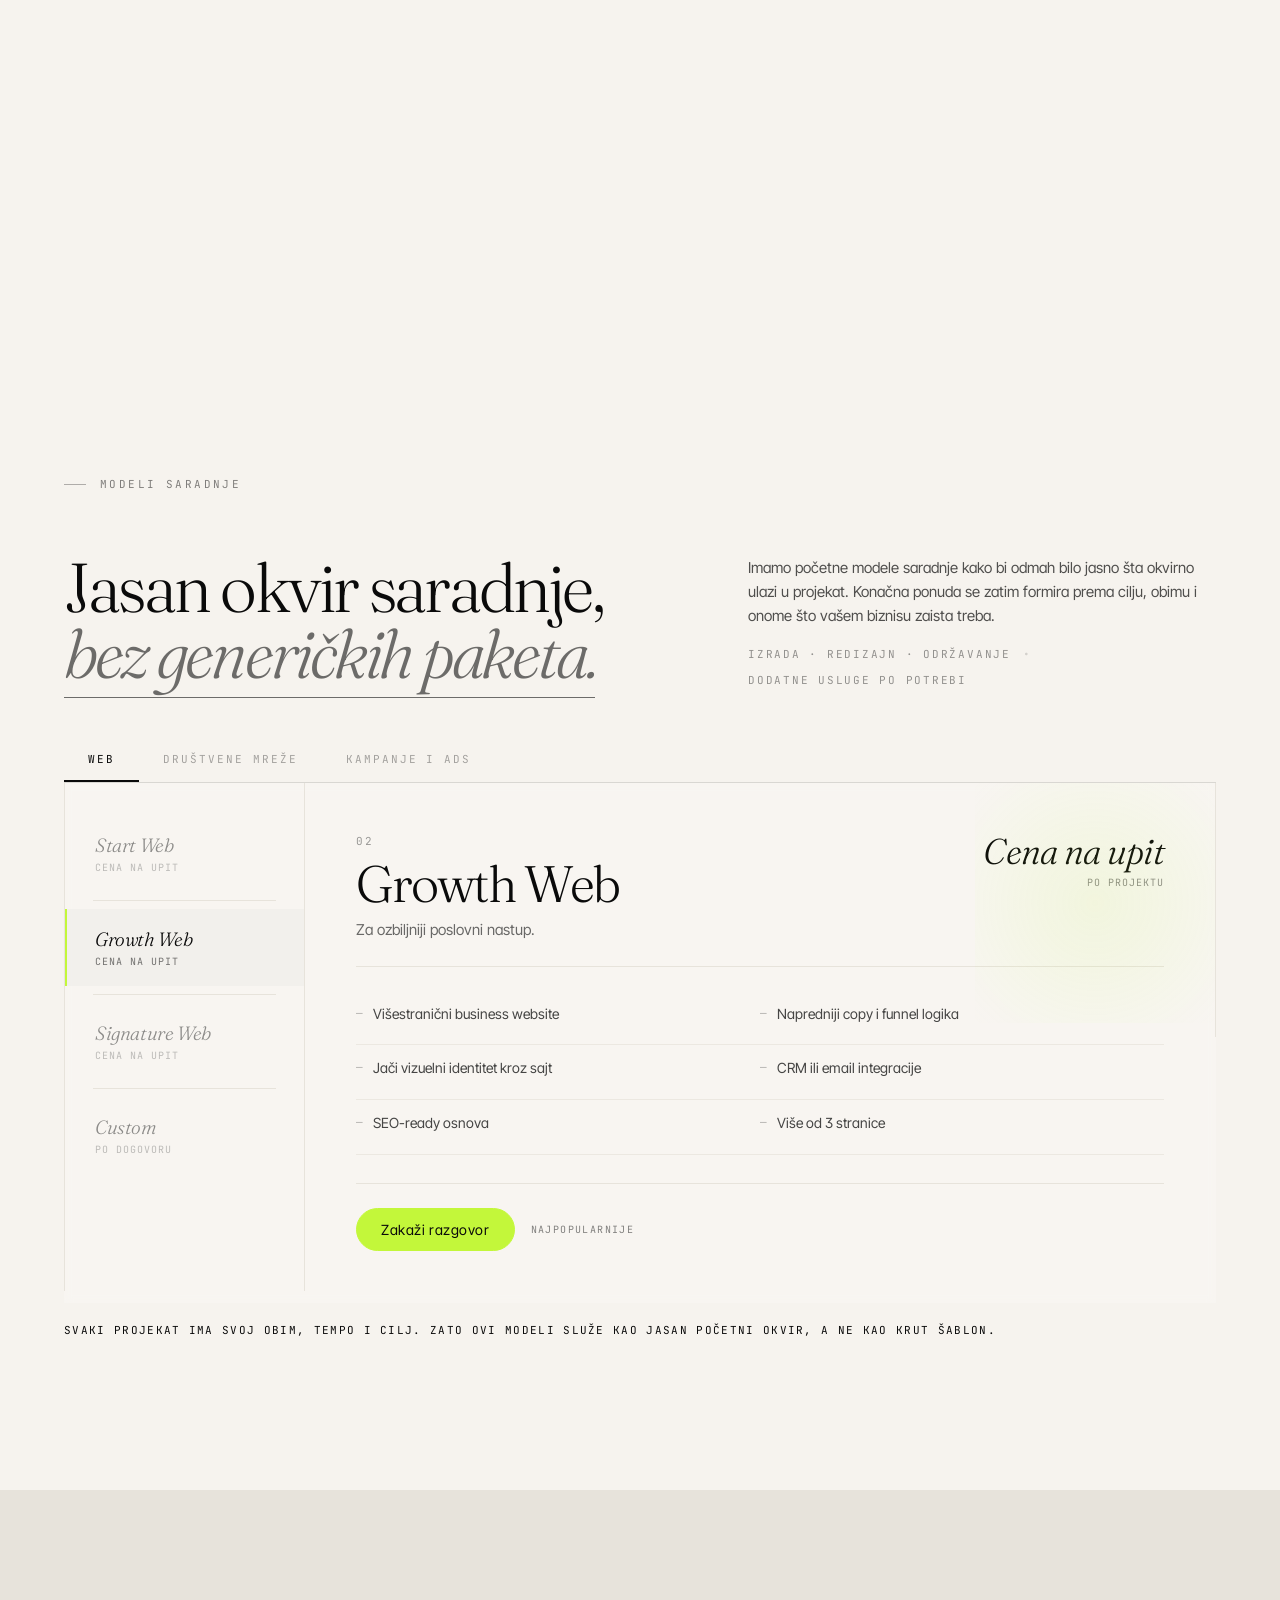
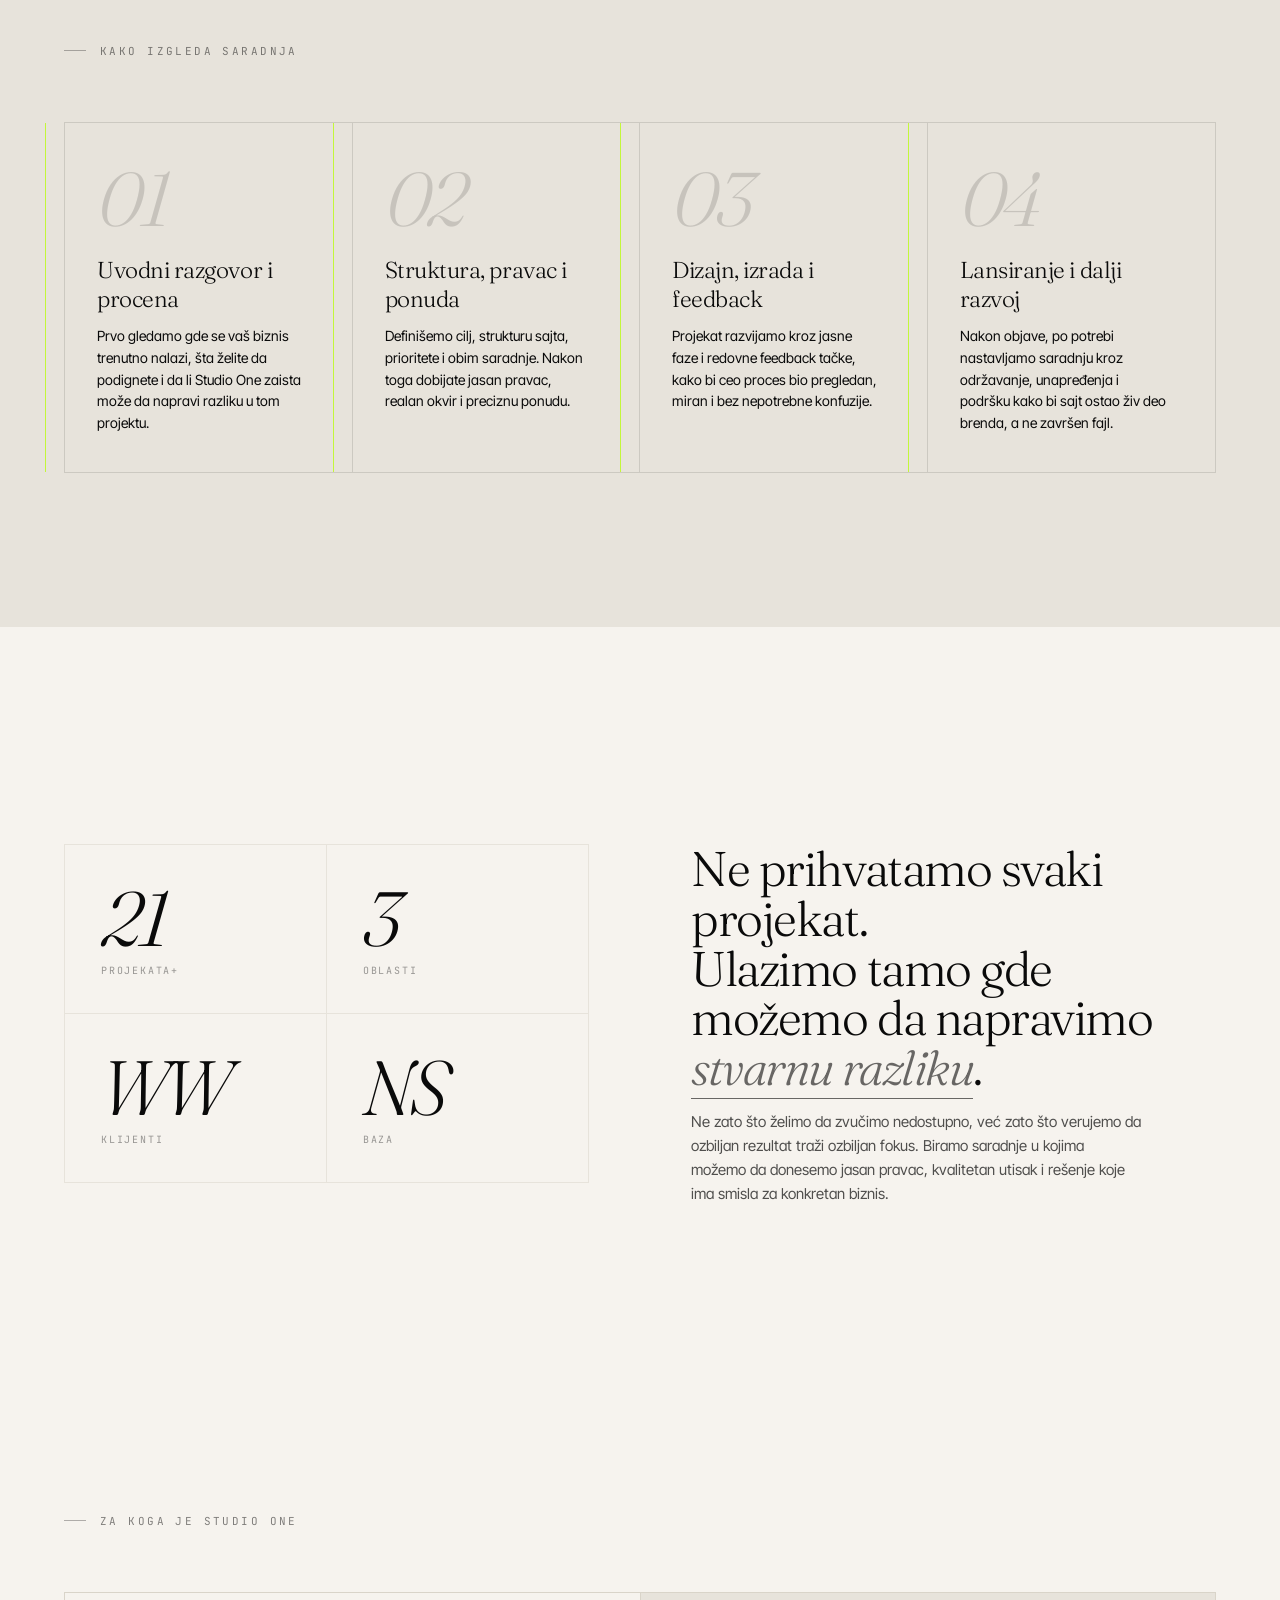
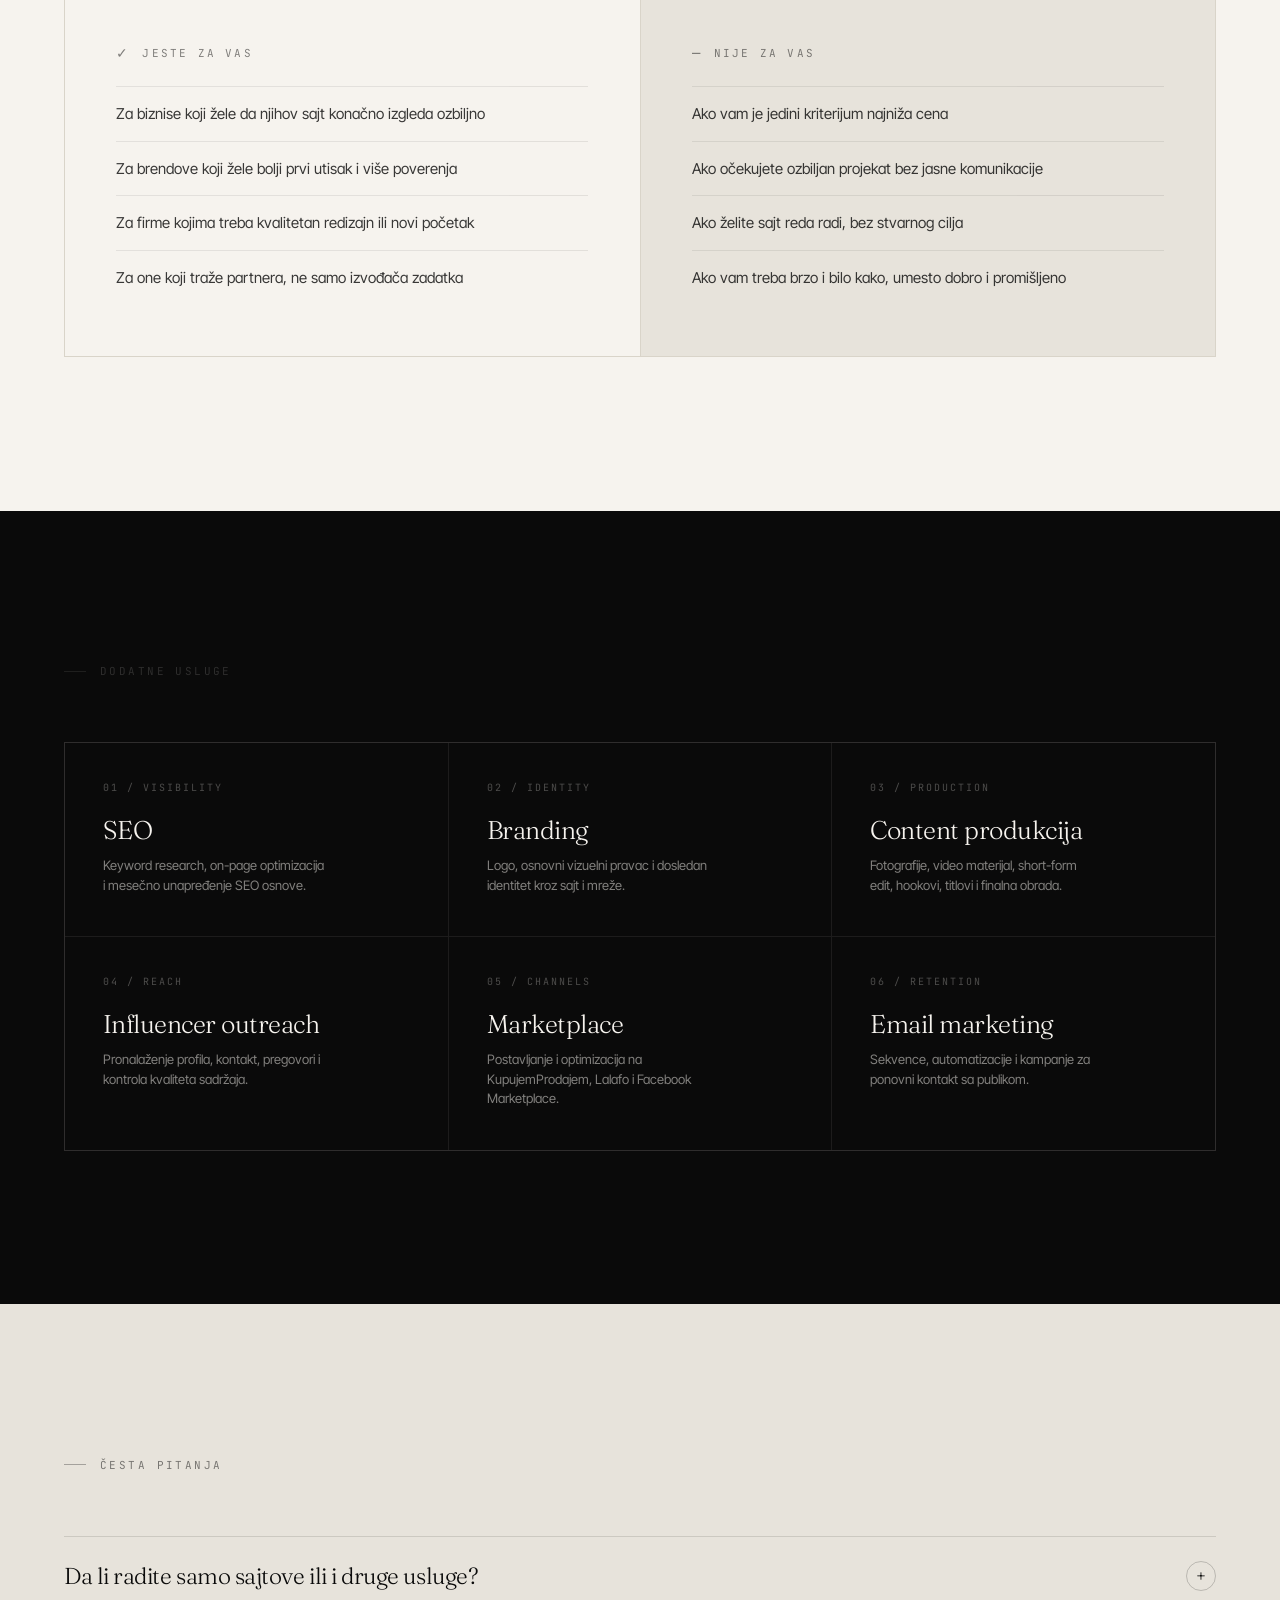
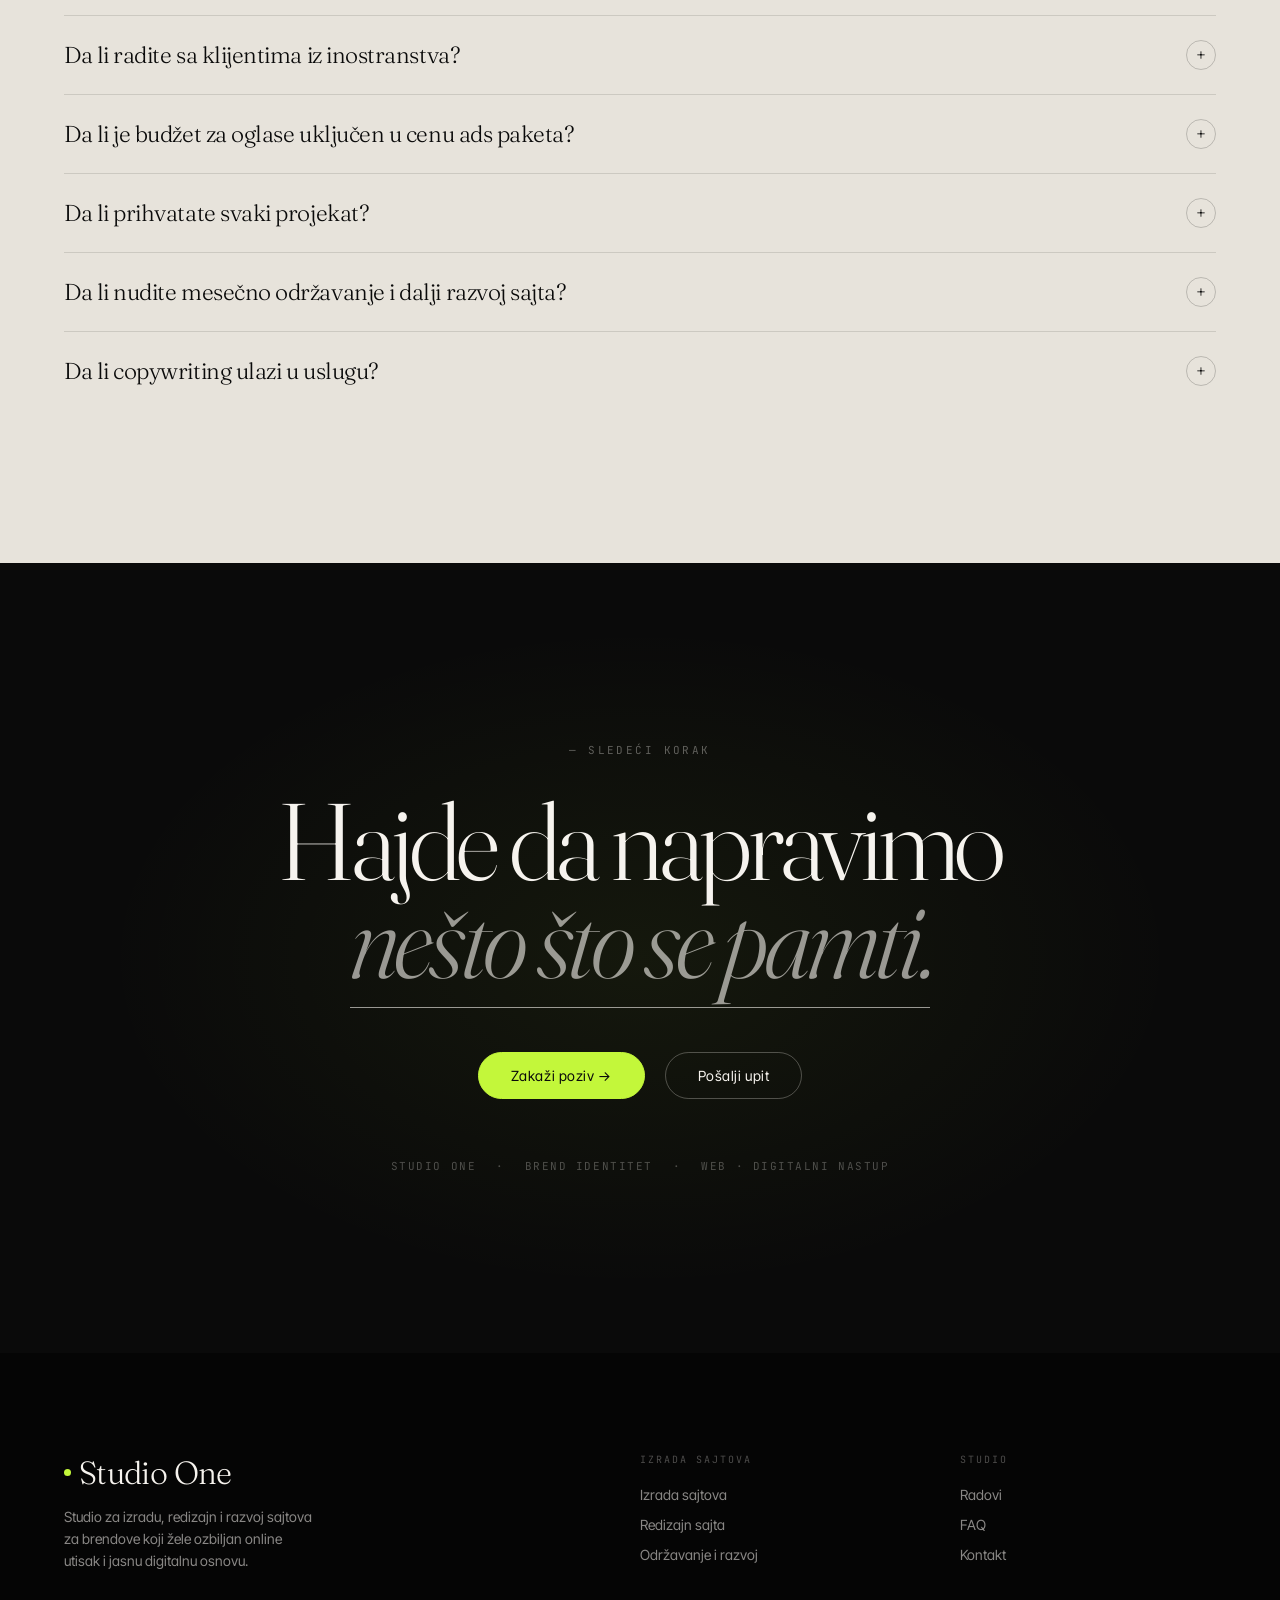
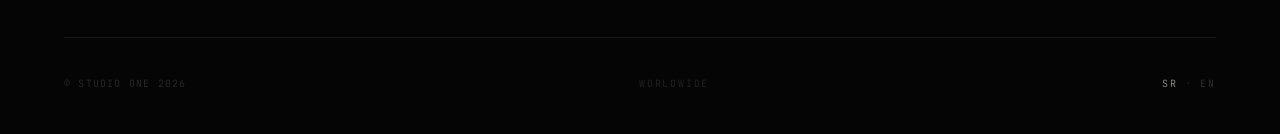
==== commit 5b288aff: "update" ====
--- a/index.html
+++ b/index.html
@@ -295,7 +295,7 @@
                   <div class="v2__navbar"><span>Studio One</span><span class="v2__links"><b>Usluge</b><b>Galerija</b><b>Kontakt</b></span><span>Zakaži →</span></div>
                   <div class="v2__hero">
                     <h3>Gradimo nastup koji <em>ima smisla</em>.</h3>
-                    <div class="v2__foot"><span>— Novi Sad · WW</span><span class="v2__cta">Zakaži →</span></div>
+                    <div class="v2__foot"><span>— Studio One</span><span class="v2__cta">Zakaži →</span></div>
                   </div>
                 </div>
               </div>
@@ -594,9 +594,9 @@
         <a href="pages/kontakt.html" class="btn-outline-light" data-cursor="send">Pošalji upit</a>
       </div>
       <div class="cta-band__meta">
-        <span>Novi Sad, Serbia</span><span>·</span>
-        <span>Worldwide</span><span>·</span>
-        <span>Web · Social · Ads</span>
+        <span>Studio One</span><span>·</span>
+        <span>Brend identitet</span><span>·</span>
+        <span>Web · Digitalni nastup</span>
       </div>
     </div>
   </section>
--- a/css/responsive.css
+++ b/css/responsive.css
@@ -231,6 +231,15 @@
     margin-bottom: clamp(20px,4vw,32px);
   }
   .wwd__dots::-webkit-scrollbar { display: none; }
+  /*
+     Trailing spacer so the last step tab doesn't press hard against
+     the scroll container edge (mirrors the panels ::after spacer).
+  */
+  .wwd__dots::after {
+    content: '';
+    flex-shrink: 0;
+    width: clamp(16px,4vw,24px);
+  }
 
   .wwd__dot {
     flex-shrink: 0;
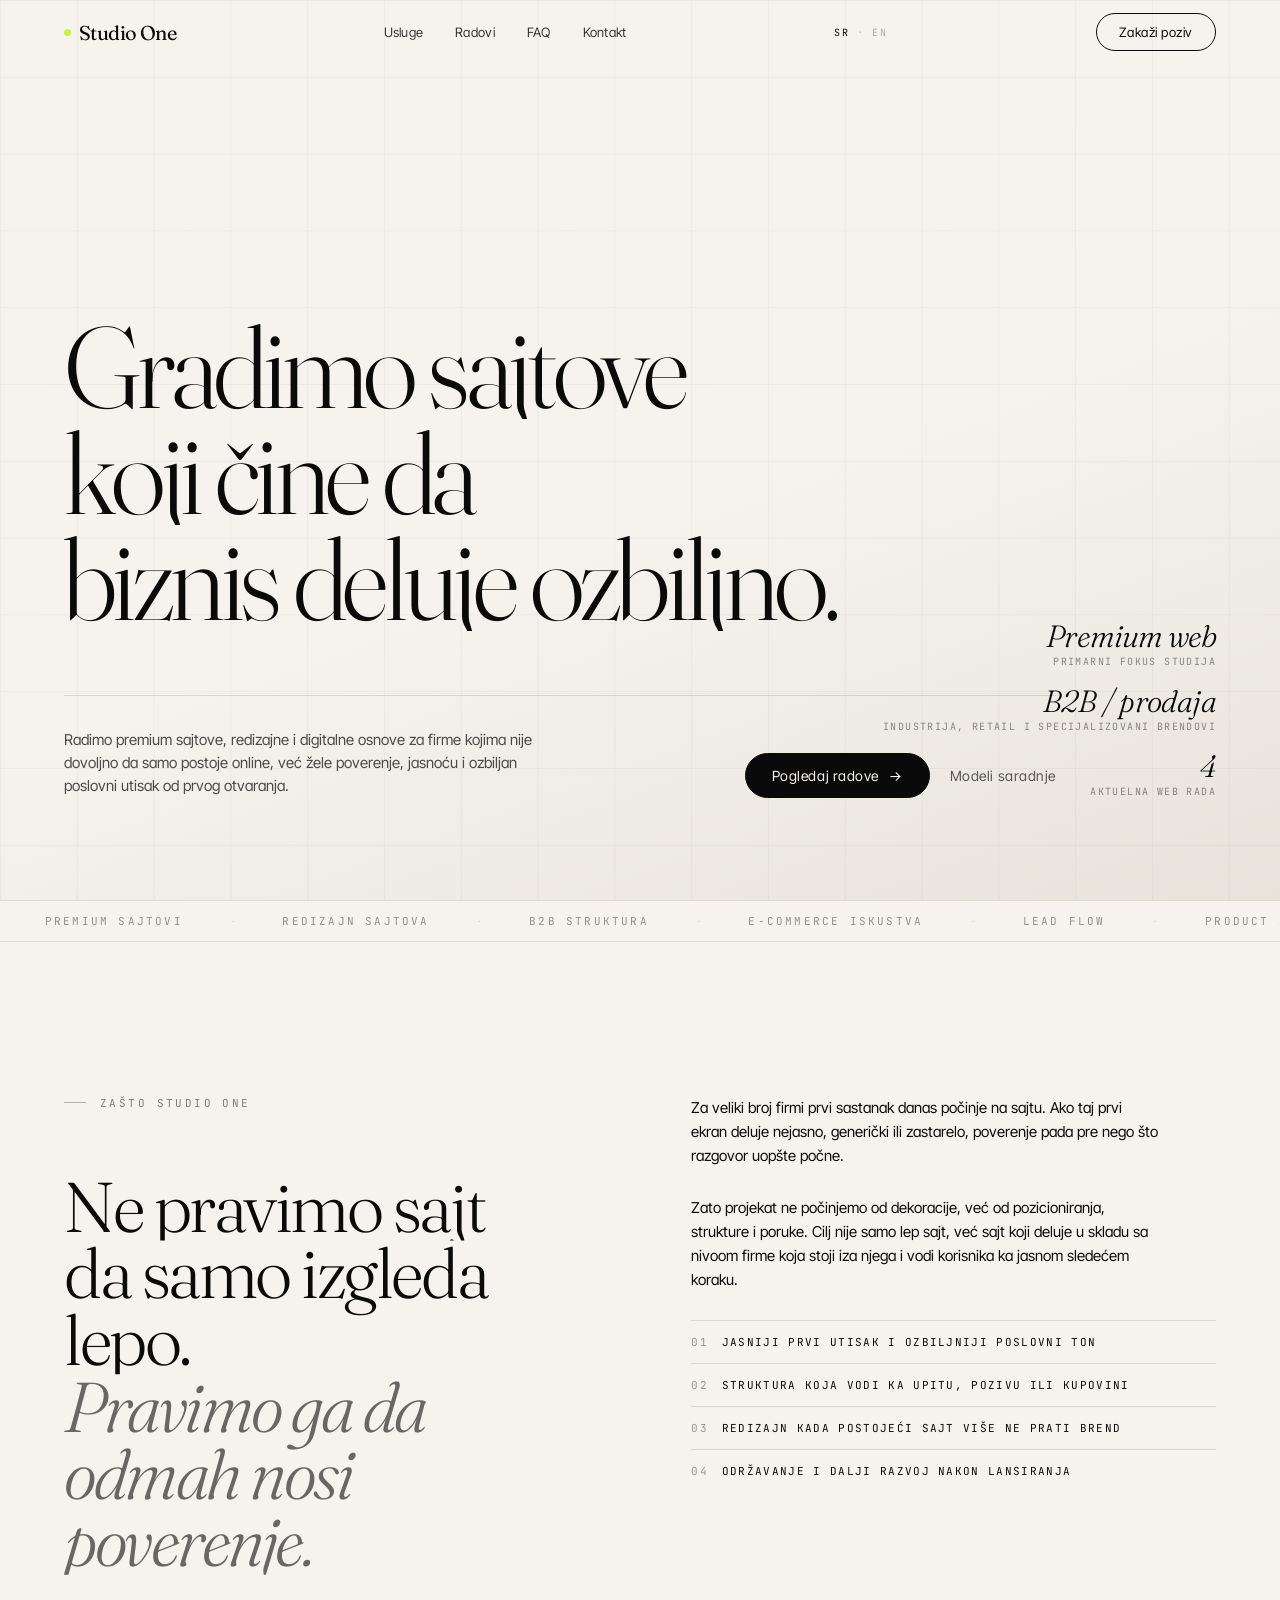
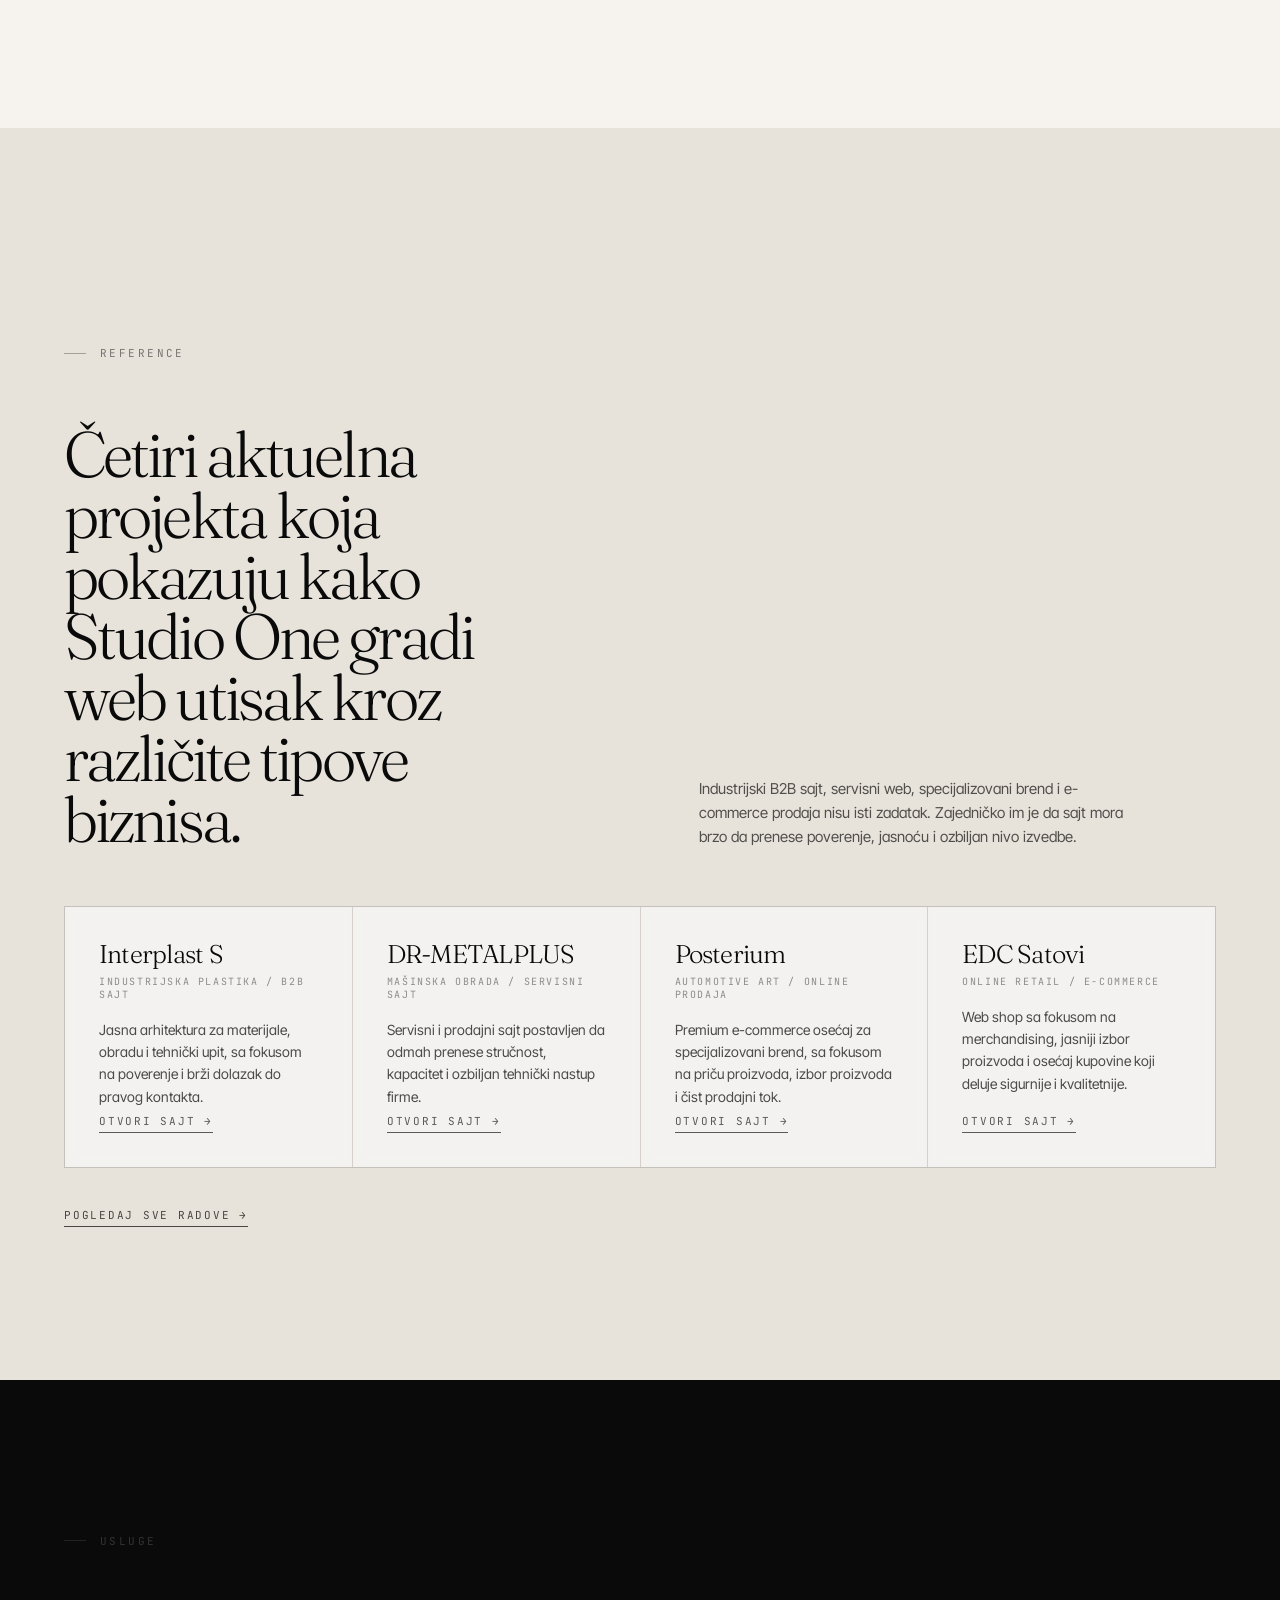
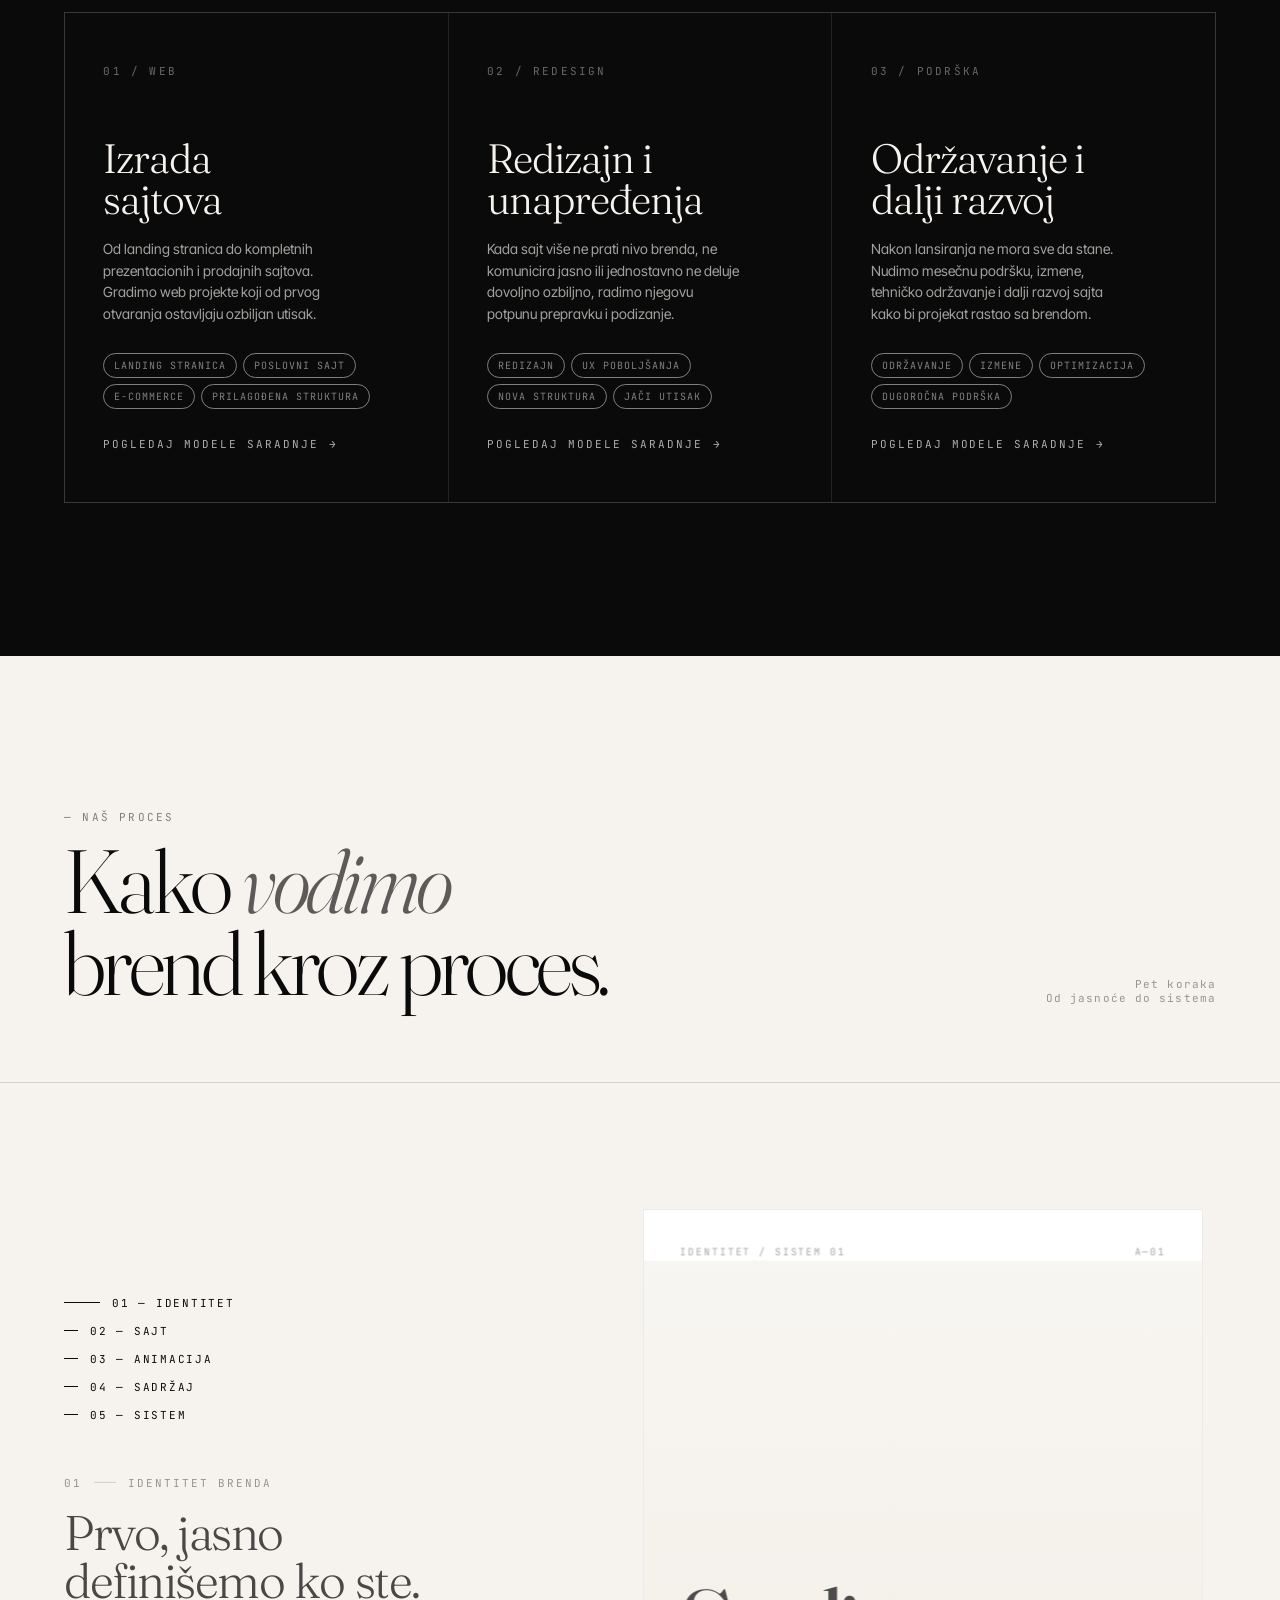
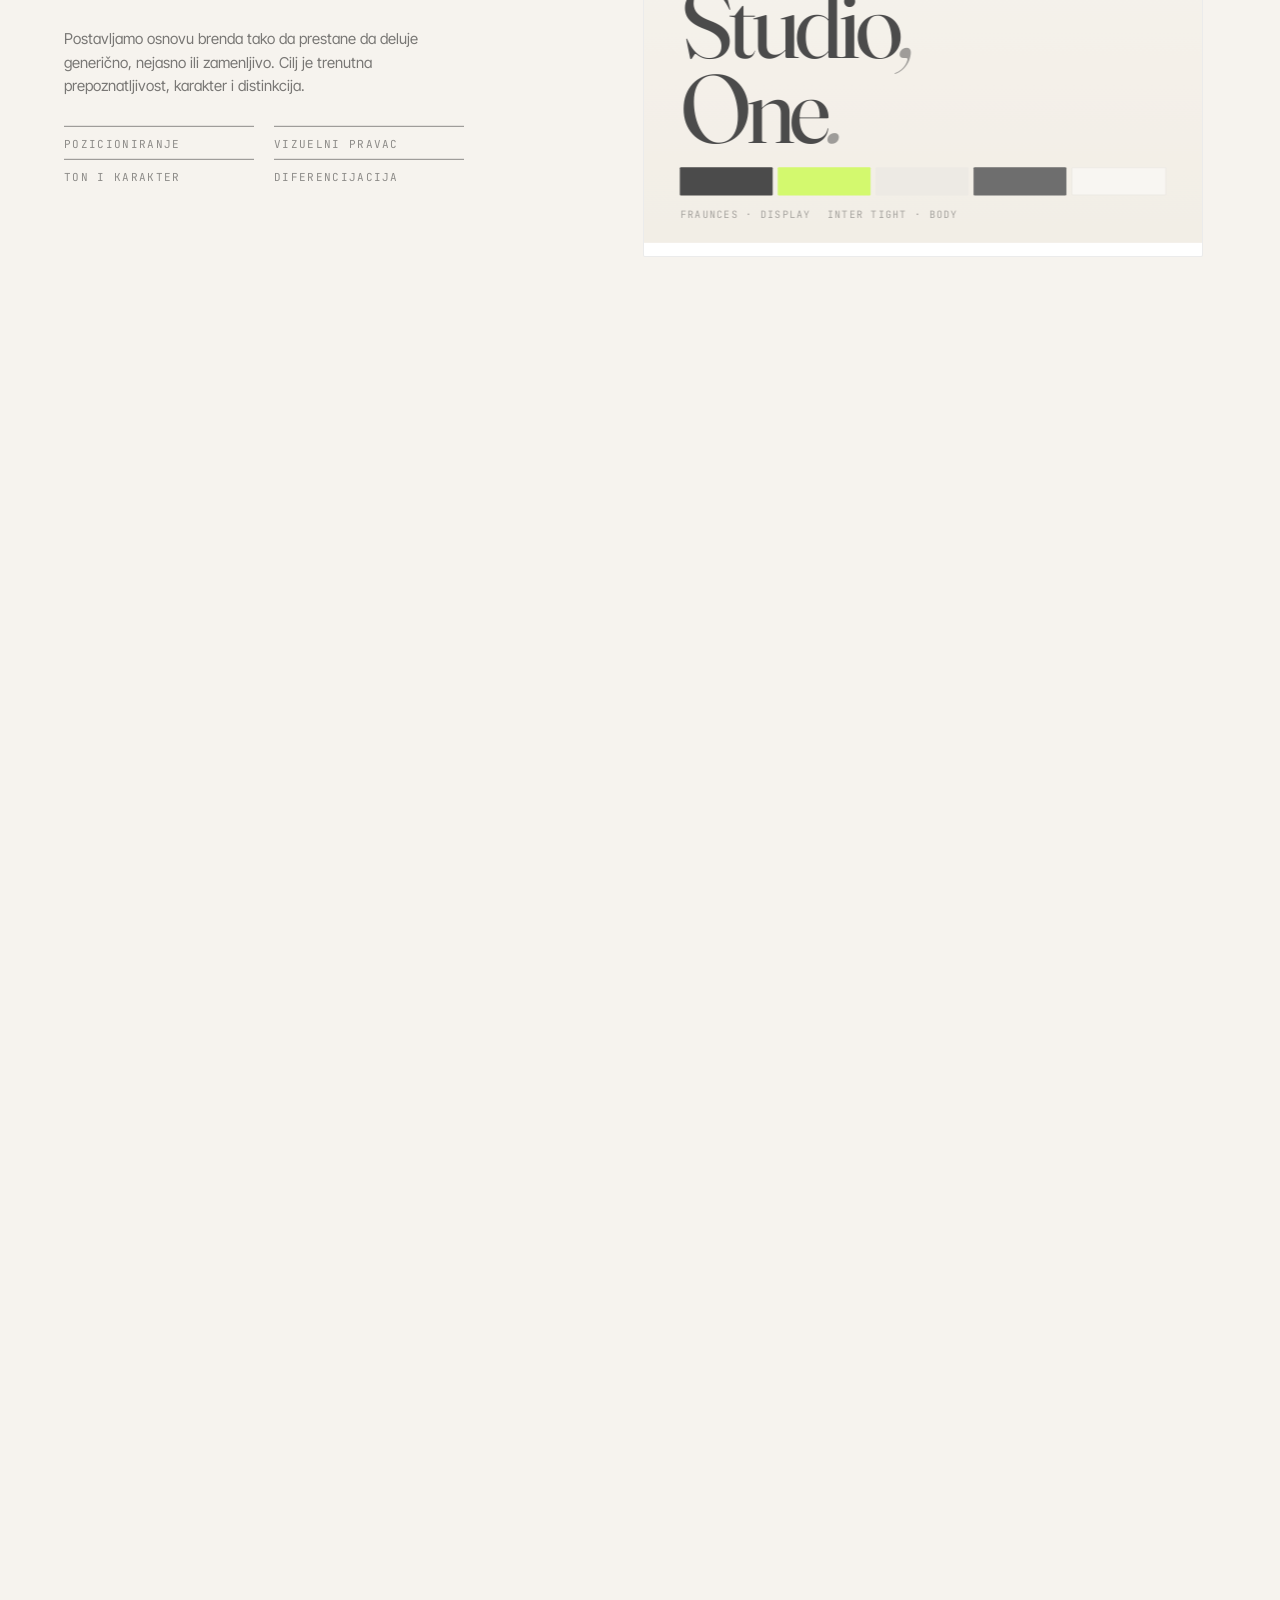
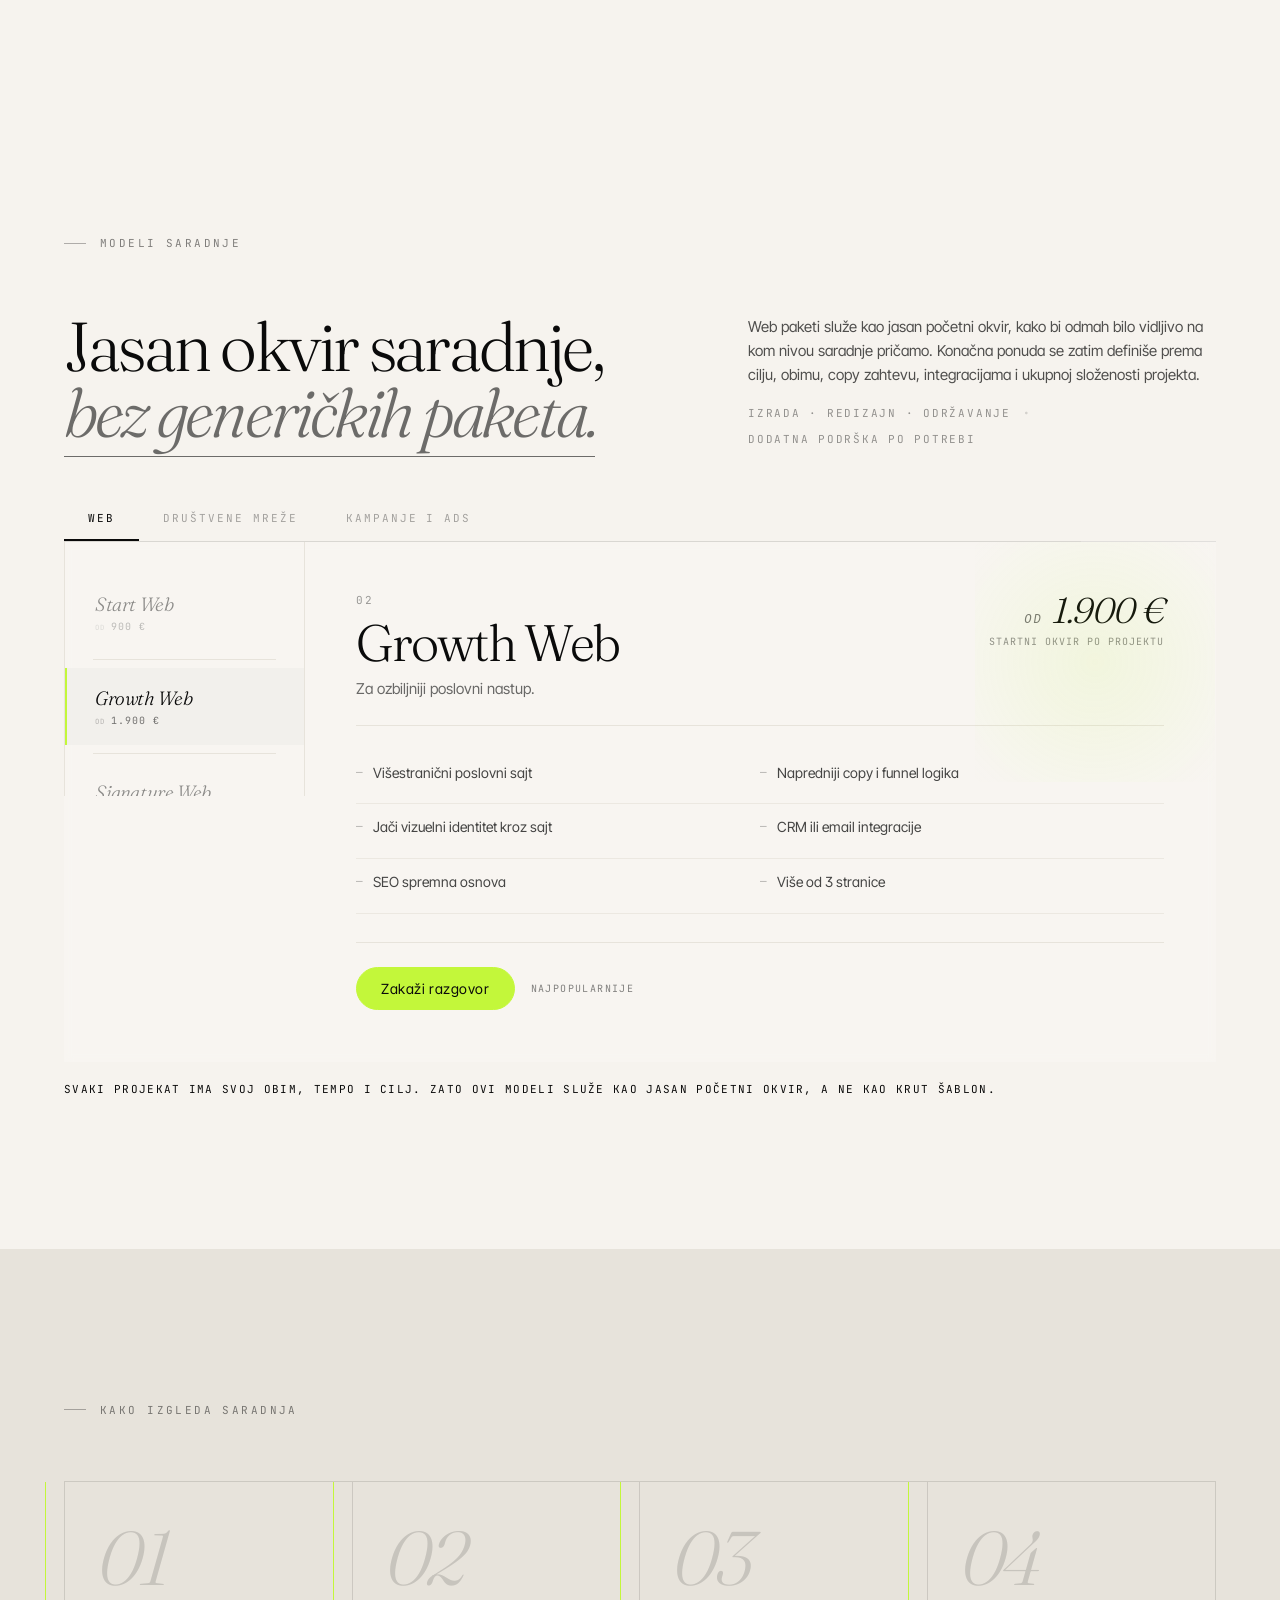
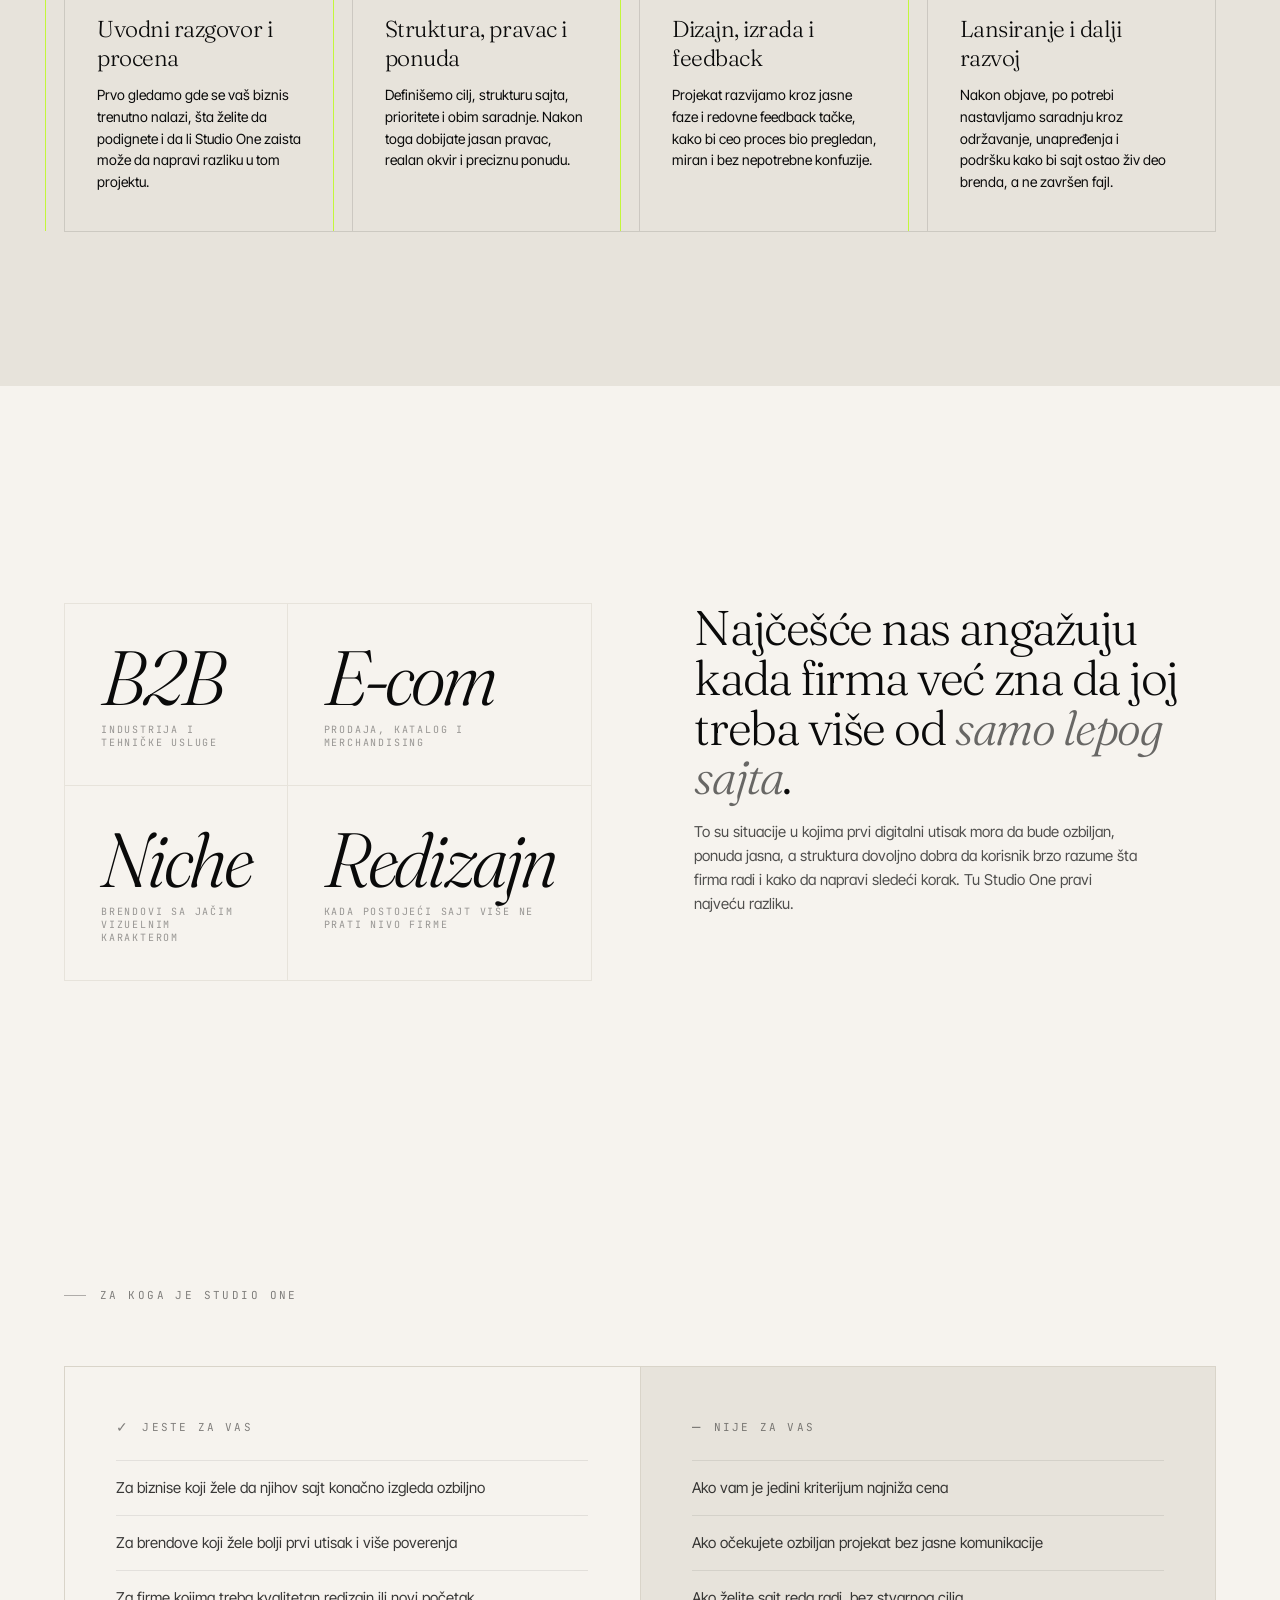
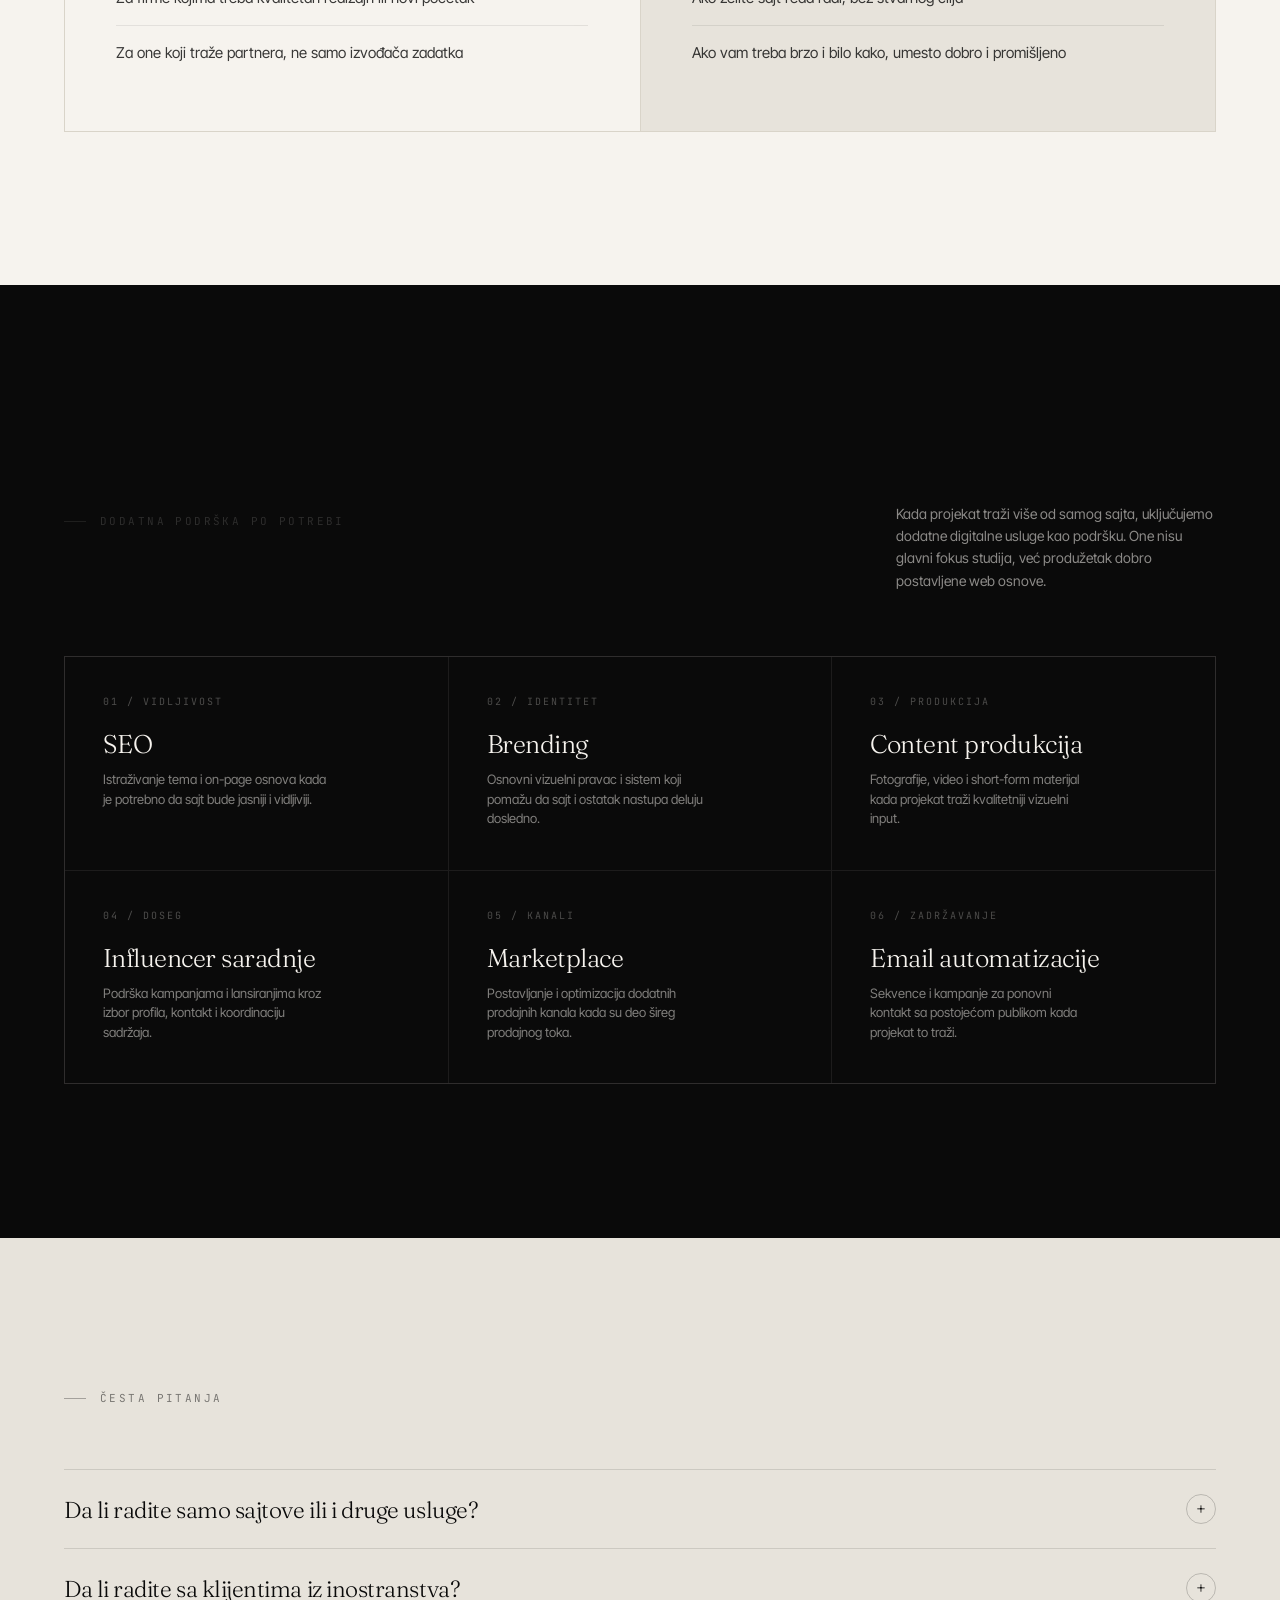
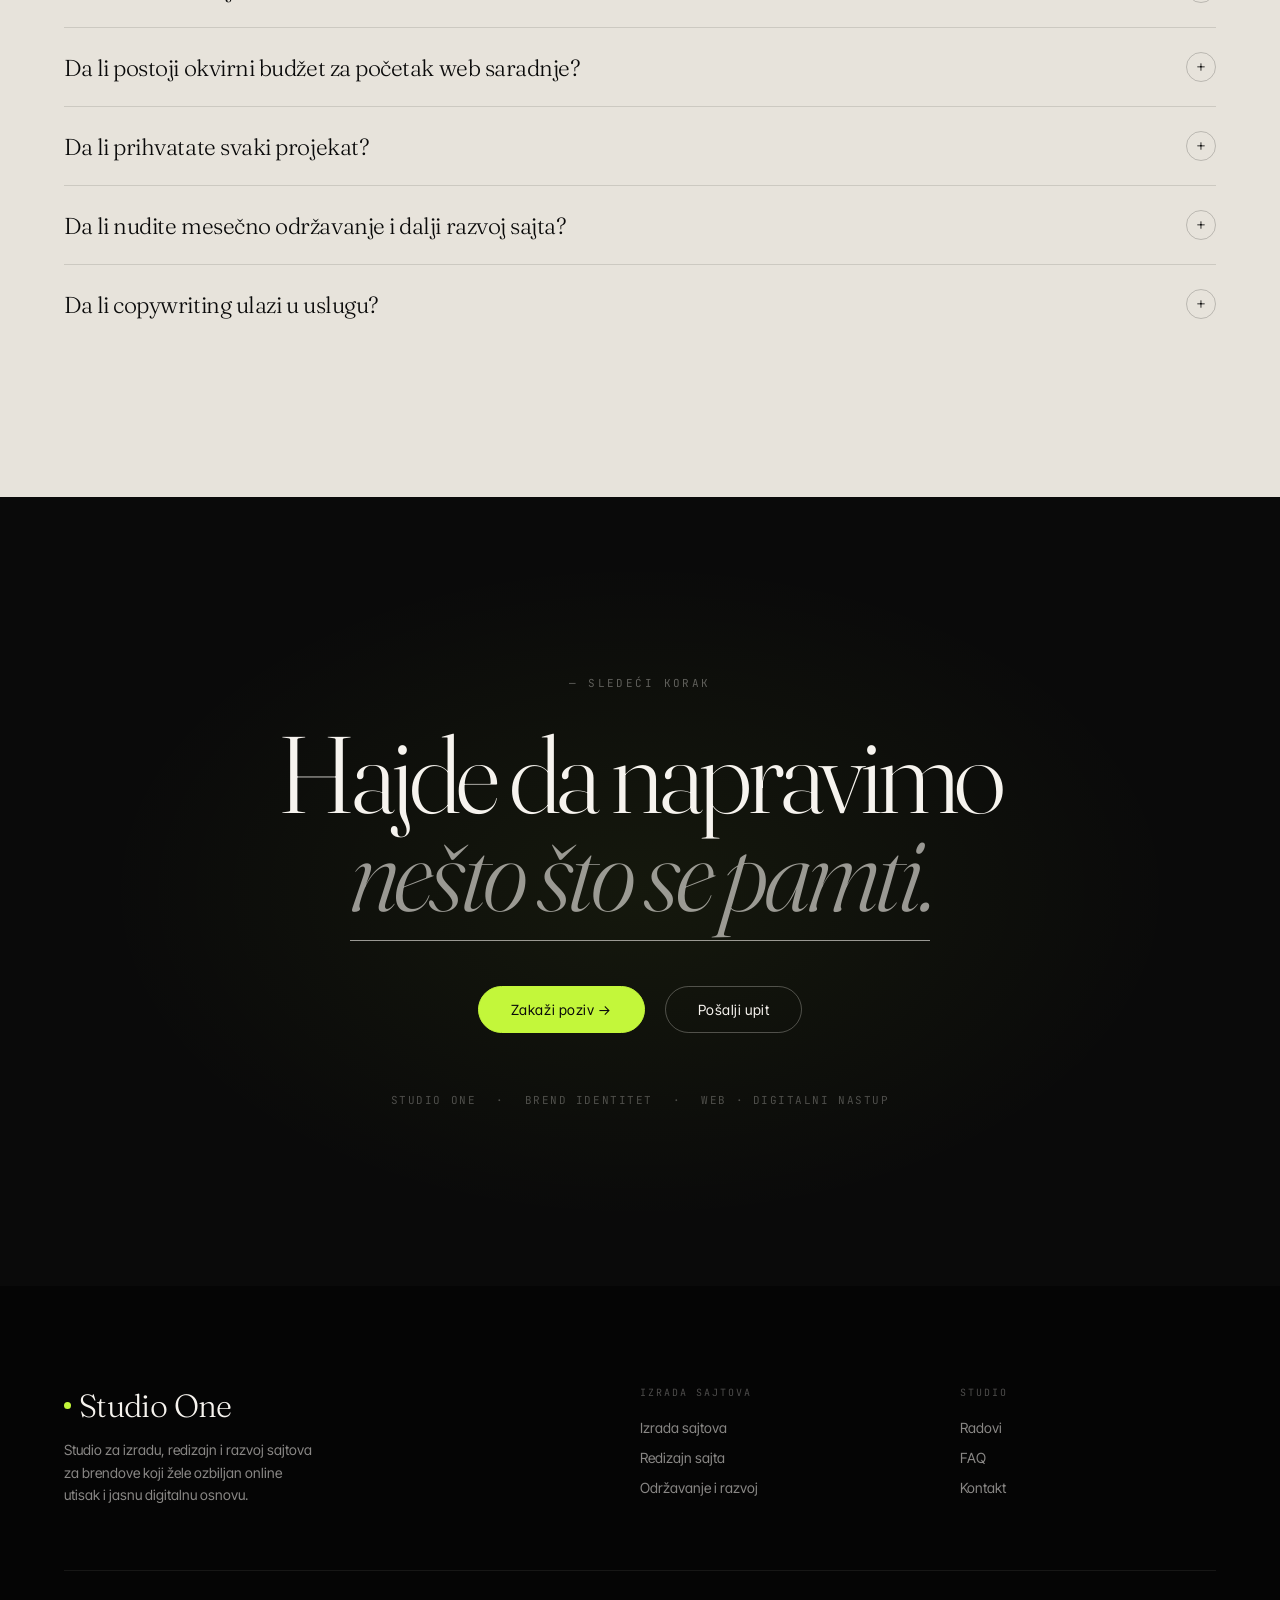
==== commit 4a267b07: "Fix package section switching" ====
--- a/index.html
+++ b/index.html
@@ -3,8 +3,8 @@
 <head>
   <meta charset="utf-8" />
   <meta name="viewport" content="width=device-width, initial-scale=1" />
-  <title>Studio One — Premium digitalni studio</title>
-  <meta name="description" content="Studio One izrađuje premium sajtove, vodi društvene mreže i gradi kampanje za biznise koji žele bolji prvi utisak." />
+  <title>Studio One — Premium web studio</title>
+  <meta name="description" content="Studio One izrađuje premium sajtove i redizajne za firme koje žele ozbiljan digitalni utisak, jasnu strukturu i sajt koji podržava upit ili prodaju." />
 
   <link rel="preconnect" href="https://fonts.googleapis.com">
   <link rel="preconnect" href="https://fonts.gstatic.com" crossorigin>
@@ -68,46 +68,47 @@
     <div class="hero__content">
       <h1 class="hero__headline">
         <span class="hero__line"><span>Gradimo sajtove</span></span>
-        <span class="hero__line"><span>koji podižu</span></span>
-        <span class="hero__line"><span><em class="ul-sweep is-in">vrednost</em> brenda.</span></span>
+        <span class="hero__line"><span>koji čine da</span></span>
+        <span class="hero__line"><span>biznis deluje <em class="ul-sweep is-in">ozbiljno</em>.</span></span>
       </h1>
       <div class="hero__bottom">
         <p class="hero__sub">
-          Za biznise kojima sajt nije samo prisustvo online, već mesto na kom počinju
-          poverenje, ozbiljan utisak i odluka da vam se neko javi.
+          Radimo premium sajtove, redizajne i digitalne osnove za firme kojima nije dovoljno
+          da samo postoje online, već žele poverenje, jasnoću i ozbiljan poslovni utisak od
+          prvog otvaranja.
         </p>
         <div class="hero__actions">
-          <a href="#kontakt" class="btn-primary" data-cursor="book">Zakaži poziv <span class="btn-arrow">→</span></a>
-          <a href="#usluge"  class="btn-ghost">Pogledaj kako radimo</a>
+          <a href="pages/radovi.html" class="btn-primary" data-cursor="book">Pogledaj radove <span class="btn-arrow">→</span></a>
+          <a href="#ponude"  class="btn-ghost">Modeli saradnje</a>
         </div>
       </div>
     </div>
     <div class="hero__stats" aria-hidden="true">
-      <div class="hero__stat"><span class="hero__stat-n" data-count="21">21</span>+<span class="hero__stat-l">projekata</span></div>
-      <div class="hero__stat"><span class="hero__stat-n">3</span><span class="hero__stat-l">oblasti</span></div>
-      <div class="hero__stat"><span class="hero__stat-n">WW</span><span class="hero__stat-l">klijenti</span></div>
+      <div class="hero__stat"><span class="hero__stat-n">Premium web</span><span class="hero__stat-l">primarni fokus studija</span></div>
+      <div class="hero__stat"><span class="hero__stat-n">B2B / prodaja</span><span class="hero__stat-l">industrija, retail i specijalizovani brendovi</span></div>
+      <div class="hero__stat"><span class="hero__stat-n" data-count="4">4</span><span class="hero__stat-l">aktuelna web rada</span></div>
     </div>
   </section>
 
   <!-- ── MARQUEE ───────────────────────────── -->
   <div class="marquee" aria-hidden="true">
     <div class="marquee__track">
-      <span class="marquee__i">Web dizajn</span><span class="marquee__s">·</span>
-      <span class="marquee__i">Društvene mreže</span><span class="marquee__s">·</span>
-      <span class="marquee__i">Kampanje i Ads</span><span class="marquee__s">·</span>
-      <span class="marquee__i">SEO</span><span class="marquee__s">·</span>
-      <span class="marquee__i">Branding</span><span class="marquee__s">·</span>
-      <span class="marquee__i">Content produkcija</span><span class="marquee__s">·</span>
-      <span class="marquee__i">Email marketing</span><span class="marquee__s">·</span>
-      <span class="marquee__i">Redizajn</span><span class="marquee__s">·</span>
-      <span class="marquee__i">Web dizajn</span><span class="marquee__s">·</span>
-      <span class="marquee__i">Društvene mreže</span><span class="marquee__s">·</span>
-      <span class="marquee__i">Kampanje i Ads</span><span class="marquee__s">·</span>
-      <span class="marquee__i">SEO</span><span class="marquee__s">·</span>
-      <span class="marquee__i">Branding</span><span class="marquee__s">·</span>
-      <span class="marquee__i">Content produkcija</span><span class="marquee__s">·</span>
-      <span class="marquee__i">Email marketing</span><span class="marquee__s">·</span>
-      <span class="marquee__i">Redizajn</span><span class="marquee__s">·</span>
+      <span class="marquee__i">Premium sajtovi</span><span class="marquee__s">·</span>
+      <span class="marquee__i">Redizajn sajtova</span><span class="marquee__s">·</span>
+      <span class="marquee__i">B2B struktura</span><span class="marquee__s">·</span>
+      <span class="marquee__i">E-commerce iskustva</span><span class="marquee__s">·</span>
+      <span class="marquee__i">Lead flow</span><span class="marquee__s">·</span>
+      <span class="marquee__i">Product storytelling</span><span class="marquee__s">·</span>
+      <span class="marquee__i">Održavanje i razvoj</span><span class="marquee__s">·</span>
+      <span class="marquee__i">Dodatna digitalna podrška</span><span class="marquee__s">·</span>
+      <span class="marquee__i">Premium sajtovi</span><span class="marquee__s">·</span>
+      <span class="marquee__i">Redizajn sajtova</span><span class="marquee__s">·</span>
+      <span class="marquee__i">B2B struktura</span><span class="marquee__s">·</span>
+      <span class="marquee__i">E-commerce iskustva</span><span class="marquee__s">·</span>
+      <span class="marquee__i">Lead flow</span><span class="marquee__s">·</span>
+      <span class="marquee__i">Product storytelling</span><span class="marquee__s">·</span>
+      <span class="marquee__i">Održavanje i razvoj</span><span class="marquee__s">·</span>
+      <span class="marquee__i">Dodatna digitalna podrška</span><span class="marquee__s">·</span>
     </div>
   </div>
 
@@ -119,28 +120,98 @@
           <div class="section__label">Zašto Studio One</div>
           <h2 class="manifesto__title reveal-clip">
             <span>Ne pravimo sajt</span>
-            <span>da samo postoji.</span>
-            <span><em>Pravimo ga da nosi brend.</em></span>
+            <span>da samo izgleda lepo.</span>
+            <span><em>Pravimo ga da odmah nosi poverenje.</em></span>
           </h2>
         </div>
         <div class="manifesto__right">
           <p class="manifesto__body reveal-blur">
-            Prvi utisak se danas ne dobija u razgovoru, već u nekoliko sekundi na ekranu.
-            Zato svaki projekat počinjemo pitanjem: šta vaš sajt treba da prenese pre nego
-            što posetilac pročita i jednu dužu rečenicu?
+            Za veliki broj firmi prvi sastanak danas počinje na sajtu. Ako taj prvi ekran
+            deluje nejasno, generički ili zastarelo, poverenje pada pre nego što razgovor
+            uopšte počne.
           </p>
           <p class="manifesto__body reveal-blur reveal-d2">
-            Ne radimo po šablonu. Ulazimo u srž biznisa, razumemo cilj i tek onda gradimo
-            strukturu, ton i vizuelni pravac koji tom brendu stvarno imaju smisla.
+            Zato projekat ne počinjemo od dekoracije, već od pozicioniranja, strukture i
+            poruke. Cilj nije samo lep sajt, već sajt koji deluje u skladu sa nivoom firme
+            koja stoji iza njega i vodi korisnika ka jasnom sledećem koraku.
           </p>
           <ul class="manifesto__list">
-            <li data-n="01">Prvi utisak koji odmah podiže poverenje</li>
-            <li data-n="02">Struktura koja vodi ka upitu, kupovini ili kontaktu</li>
-            <li data-n="03">Rešenje prilagođeno biznisu, ne šablonu</li>
-            <li data-n="04">Podrška i nakon lansiranja sajta</li>
+            <li data-n="01">Jasniji prvi utisak i ozbiljniji poslovni ton</li>
+            <li data-n="02">Struktura koja vodi ka upitu, pozivu ili kupovini</li>
+            <li data-n="03">Redizajn kada postojeći sajt više ne prati brend</li>
+            <li data-n="04">Održavanje i dalji razvoj nakon lansiranja</li>
           </ul>
         </div>
       </div>
+    </div>
+  </section>
+
+  <!-- ── PROOF ─────────────────────────────── -->
+  <section class="section proof">
+    <div class="section__inner">
+      <div class="proof__head">
+        <div>
+          <div class="section__label">Reference</div>
+          <h2 class="proof__title">Četiri aktuelna projekta koja pokazuju kako Studio One gradi web utisak kroz različite tipove biznisa.</h2>
+        </div>
+        <p class="proof__body">
+          Industrijski B2B sajt, servisni web, specijalizovani brend i e-commerce prodaja nisu isti
+          zadatak. Zajedničko im je da sajt mora brzo da prenese poverenje, jasnoću i ozbiljan
+          nivo izvedbe.
+        </p>
+      </div>
+
+      <div class="proof__grid">
+        <article class="proof-card reveal">
+          <div class="proof-card__meta">
+            <span class="proof-card__name">Interplast S</span>
+            <span class="proof-card__type">Industrijska plastika / B2B sajt</span>
+          </div>
+          <p class="proof-card__text">
+            Jasna arhitektura za materijale, obradu i tehnički upit, sa fokusom na poverenje i
+            brži dolazak do pravog kontakta.
+          </p>
+          <a href="https://interplast-s.com/" target="_blank" rel="noopener" class="proof-card__link">Otvori sajt →</a>
+        </article>
+
+        <article class="proof-card reveal reveal-d1">
+          <div class="proof-card__meta">
+            <span class="proof-card__name">DR-METALPLUS</span>
+            <span class="proof-card__type">Mašinska obrada / servisni sajt</span>
+          </div>
+          <p class="proof-card__text">
+            Servisni i prodajni sajt postavljen da odmah prenese stručnost, kapacitet i ozbiljan
+            tehnički nastup firme.
+          </p>
+          <a href="https://dr-metalplus.com/" target="_blank" rel="noopener" class="proof-card__link">Otvori sajt →</a>
+        </article>
+
+        <article class="proof-card reveal reveal-d2">
+          <div class="proof-card__meta">
+            <span class="proof-card__name">Posterium</span>
+            <span class="proof-card__type">Automotive art / online prodaja</span>
+          </div>
+          <p class="proof-card__text">
+            Premium e-commerce osećaj za specijalizovani brend, sa fokusom na priču proizvoda,
+            izbor proizvoda i čist prodajni tok.
+          </p>
+          <a href="https://posteriumin.com/en" target="_blank" rel="noopener" class="proof-card__link">Otvori sajt →</a>
+        </article>
+
+        <article class="proof-card reveal reveal-d3">
+          <div class="proof-card__meta">
+            <span class="proof-card__name">EDC Satovi</span>
+            <span class="proof-card__type">Online retail / e-commerce</span>
+          </div>
+          <p class="proof-card__text">
+            Web shop sa fokusom na merchandising, jasniji izbor proizvoda i osećaj kupovine koji
+            deluje sigurnije i kvalitetnije.
+          </p>
+          <a href="https://edcsatovishop.com/" target="_blank" rel="noopener" class="proof-card__link">Otvori sajt →</a>
+        </article>
+      </div>
+
+      <a href="pages/radovi.html" class="proof__cta">Pogledaj sve radove →</a>
     </div>
   </section>
 
@@ -158,8 +229,8 @@
             Gradimo web projekte koji od prvog otvaranja ostavljaju ozbiljan utisak.
           </p>
           <div class="svc-card__tags">
-            <span>Landing page</span><span>Business website</span>
-            <span>E-commerce</span><span>Custom struktura</span>
+            <span>Landing stranica</span><span>Poslovni sajt</span>
+            <span>E-commerce</span><span>Prilagođena struktura</span>
           </div>
           <a href="#ponude" class="svc-card__link">Pogledaj modele saradnje</a>
         </div>
@@ -179,7 +250,7 @@
         </div>
 
         <div class="svc-card reveal reveal-d3" data-cursor="details">
-          <div class="svc-card__n">03 / Support</div>
+          <div class="svc-card__n">03 / Podrška</div>
           <div class="svc-card__name">Održavanje i<br>dalji razvoj</div>
           <p class="svc-card__desc">
             Nakon lansiranja ne mora sve da stane. Nudimo mesečnu podršku, izmene,
@@ -223,7 +294,7 @@
 
           <div class="wwd__panels">
             <article class="wwd__panel is-active" data-panel="1">
-              <div class="wwd__step-tag">01 <span></span> Brand Identitet</div>
+              <div class="wwd__step-tag">01 <span></span> Identitet brenda</div>
               <h3 class="wwd__panel-title">Prvo, jasno<br>definišemo ko ste.</h3>
               <p class="wwd__panel-body">Postavljamo osnovu brenda tako da prestane da deluje generično, nejasno ili zamenljivo. Cilj je trenutna prepoznatljivost, karakter i distinkcija.</p>
               <ul class="wwd__micro">
@@ -267,7 +338,7 @@
               <h3 class="wwd__panel-title">Na kraju, pretvaramo<br>to u sistem.</h3>
               <p class="wwd__panel-body">Ne gradimo izolovane ekrane. Gradimo dizajn sistem koji raste sa brendom i ostaje dosledan kroz sajt, kampanje i budući sadržaj.</p>
               <ul class="wwd__micro">
-                <li>Modularne sekcije</li><li>Responsive logika</li>
+                <li>Modularne sekcije</li><li>Responzivna logika</li>
                 <li>Skalabilni identitet</li><li>Dugoročna doslednost</li>
               </ul>
             </article>
@@ -279,7 +350,7 @@
           <div class="wwd__visuals" id="wwdVisuals">
 
             <div class="wwd__vis is-active" data-vis="1">
-              <div class="wwd__vis-meta"><span>Identity / Sistem 01</span><span>A—01</span></div>
+              <div class="wwd__vis-meta"><span>Identitet / Sistem 01</span><span>A—01</span></div>
               <div class="wwd-vis-v1">
                 <div class="v1__mark">Studio<em>,</em><br>One<em>.</em></div>
                 <div class="v1__palette"><span></span><span></span><span></span><span></span><span></span></div>
@@ -302,7 +373,7 @@
             </div>
 
             <div class="wwd__vis" data-vis="3">
-              <div class="wwd__vis-meta" style="color:rgba(246,243,238,.5)"><span>Motion / Frames</span><span>C—03</span></div>
+              <div class="wwd__vis-meta" style="color:rgba(246,243,238,.5)"><span>Pokret / Kadrovi</span><span>C—03</span></div>
               <div class="wwd-vis-v3">
                 <div class="v3__grid">
                   <div class="v3__frame" data-t="F01"><div class="v3__dot"></div></div>
@@ -326,12 +397,12 @@
                   <p>Copy nije dekoracija. Nosi težinu odluke — šta kliknuti, čemu verovati, šta pamtiti.</p>
                   <p>Hijerarhija drži prostor. Ritam čini čitanje lakim. Oba moraju biti dizajnirana.</p>
                 </div>
-                <div class="v4__foot"><span>Pogledaj case study</span><span class="v4__btn">Otvori →</span></div>
+                <div class="v4__foot"><span>Pogledaj studiju slučaja</span><span class="v4__btn">Otvori →</span></div>
               </div>
             </div>
 
             <div class="wwd__vis" data-vis="5">
-              <div class="wwd__vis-meta"><span>Sistem / Responsive set</span><span>E—05</span></div>
+              <div class="wwd__vis-meta"><span>Sistem / Responzivni set</span><span>E—05</span></div>
               <div class="wwd-vis-v5">
                 <div class="v5__set">
                   <div class="v5__desk">
@@ -372,11 +443,11 @@
         </div>
         <div class="packages__copy">
           <p class="packages__body">
-            Imamo početne modele saradnje kako bi odmah bilo jasno šta okvirno ulazi u
-            projekat. Konačna ponuda se zatim formira prema cilju, obimu i onome što
-            vašem biznisu zaista treba.
-          </p>
-          <div class="packages__meta">Izrada · Redizajn · Održavanje <span>•</span> Dodatne usluge po potrebi</div>
+            Web paketi služe kao jasan početni okvir, kako bi odmah bilo vidljivo na kom
+            nivou saradnje pričamo. Konačna ponuda se zatim definiše prema cilju, obimu,
+            copy zahtevu, integracijama i ukupnoj složenosti projekta.
+          </p>
+          <div class="packages__meta">Izrada · Redizajn · Održavanje <span>•</span> Dodatna podrška po potrebi</div>
         </div>
       </div>
 
@@ -444,17 +515,17 @@
     <div class="section__inner">
       <div class="clients__row">
         <div class="clients__stats reveal">
-          <div class="clients__stat"><span class="stat-n" data-count="21">0</span><span class="stat-l">projekata+</span></div>
-          <div class="clients__stat"><span class="stat-n">3</span><span class="stat-l">oblasti</span></div>
-          <div class="clients__stat"><span class="stat-n">WW</span><span class="stat-l">klijenti</span></div>
-          <div class="clients__stat"><span class="stat-n">NS</span><span class="stat-l">baza</span></div>
+          <div class="clients__stat"><span class="stat-n">B2B</span><span class="stat-l">industrija i tehničke usluge</span></div>
+          <div class="clients__stat"><span class="stat-n">E-com</span><span class="stat-l">prodaja, katalog i merchandising</span></div>
+          <div class="clients__stat"><span class="stat-n">Niche</span><span class="stat-l">brendovi sa jačim vizuelnim karakterom</span></div>
+          <div class="clients__stat"><span class="stat-n">Redizajn</span><span class="stat-l">kada postojeći sajt više ne prati nivo firme</span></div>
         </div>
         <div class="clients__copy reveal reveal-d2">
-          <h2 class="clients__title">Ne prihvatamo svaki projekat.<br>Ulazimo tamo gde možemo da napravimo <em class="ul-sweep">stvarnu razliku</em>.</h2>
+          <h2 class="clients__title">Najčešće nas angažuju kada firma već zna da joj treba više od <em class="ul-sweep">samo lepog sajta</em>.</h2>
           <p class="clients__body">
-            Ne zato što želimo da zvučimo nedostupno, već zato što verujemo da ozbiljan
-            rezultat traži ozbiljan fokus. Biramo saradnje u kojima možemo da donesemo
-            jasan pravac, kvalitetan utisak i rešenje koje ima smisla za konkretan biznis.
+            To su situacije u kojima prvi digitalni utisak mora da bude ozbiljan, ponuda
+            jasna, a struktura dovoljno dobra da korisnik brzo razume šta firma radi i kako
+            da napravi sledeći korak. Tu Studio One pravi najveću razliku.
           </p>
         </div>
       </div>
@@ -491,14 +562,20 @@
   <!-- ── ADDITIONAL SERVICES ───────────────── -->
   <section class="section addl">
     <div class="section__inner">
-      <div class="section__label" style="color:rgba(246,243,238,.3)">Dodatne usluge</div>
+      <div class="addl__head">
+        <div class="section__label" style="color:rgba(246,243,238,.3)">Dodatna podrška po potrebi</div>
+        <p class="addl__intro">
+          Kada projekat traži više od samog sajta, uključujemo dodatne digitalne usluge kao
+          podršku. One nisu glavni fokus studija, već produžetak dobro postavljene web osnove.
+        </p>
+      </div>
       <div class="addl__grid">
-        <div class="addl__card reveal"><div class="addl__n">01 / Visibility</div><h3 class="addl__name">SEO</h3><p>Keyword research, on-page optimizacija i mesečno unapređenje SEO osnove.</p></div>
-        <div class="addl__card reveal reveal-d1"><div class="addl__n">02 / Identity</div><h3 class="addl__name">Branding</h3><p>Logo, osnovni vizuelni pravac i dosledan identitet kroz sajt i mreže.</p></div>
-        <div class="addl__card reveal reveal-d2"><div class="addl__n">03 / Production</div><h3 class="addl__name">Content produkcija</h3><p>Fotografije, video materijal, short-form edit, hookovi, titlovi i finalna obrada.</p></div>
-        <div class="addl__card reveal reveal-d3"><div class="addl__n">04 / Reach</div><h3 class="addl__name">Influencer outreach</h3><p>Pronalaženje profila, kontakt, pregovori i kontrola kvaliteta sadržaja.</p></div>
-        <div class="addl__card reveal reveal-d4"><div class="addl__n">05 / Channels</div><h3 class="addl__name">Marketplace</h3><p>Postavljanje i optimizacija na KupujemProdajem, Lalafo i Facebook Marketplace.</p></div>
-        <div class="addl__card reveal reveal-d5"><div class="addl__n">06 / Retention</div><h3 class="addl__name">Email marketing</h3><p>Sekvence, automatizacije i kampanje za ponovni kontakt sa publikom.</p></div>
+        <div class="addl__card reveal"><div class="addl__n">01 / Vidljivost</div><h3 class="addl__name">SEO</h3><p>Istraživanje tema i on-page osnova kada je potrebno da sajt bude jasniji i vidljiviji.</p></div>
+        <div class="addl__card reveal reveal-d1"><div class="addl__n">02 / Identitet</div><h3 class="addl__name">Brending</h3><p>Osnovni vizuelni pravac i sistem koji pomažu da sajt i ostatak nastupa deluju dosledno.</p></div>
+        <div class="addl__card reveal reveal-d2"><div class="addl__n">03 / Produkcija</div><h3 class="addl__name">Content produkcija</h3><p>Fotografije, video i short-form materijal kada projekat traži kvalitetniji vizuelni input.</p></div>
+        <div class="addl__card reveal reveal-d3"><div class="addl__n">04 / Doseg</div><h3 class="addl__name">Influencer saradnje</h3><p>Podrška kampanjama i lansiranjima kroz izbor profila, kontakt i koordinaciju sadržaja.</p></div>
+        <div class="addl__card reveal reveal-d4"><div class="addl__n">05 / Kanali</div><h3 class="addl__name">Marketplace</h3><p>Postavljanje i optimizacija dodatnih prodajnih kanala kada su deo šireg prodajnog toka.</p></div>
+        <div class="addl__card reveal reveal-d5"><div class="addl__n">06 / Zadržavanje</div><h3 class="addl__name">Email automatizacije</h3><p>Sekvence i kampanje za ponovni kontakt sa postojećom publikom kada projekat to traži.</p></div>
       </div>
     </div>
   </section>
@@ -516,7 +593,8 @@
           </button>
           <div class="faq__a">
             <div class="faq__a-inner">
-              Studio One pokriva izradu sajtova, društvene mreže, oglašavanje, SEO i dodatne digitalne usluge koje pomažu biznisima da izgrade ozbiljniji online nastup.
+              Web je naš glavni fokus: izrada sajtova, redizajn i dalji razvoj. Dodatne digitalne
+              usluge postoje kao podrška kada je potrebno da ceo nastup bude dosledniji i jači.
             </div>
           </div>
         </div>
@@ -528,19 +606,20 @@
           </button>
           <div class="faq__a">
             <div class="faq__a-inner">
-              Da. Baza nam je u Novom Sadu, ali saradnju organizujemo i worldwide. Imamo klijente iz Srbije, regiona i inostranstva.
+              Da. Baza nam je u Novom Sadu, ali saradnju organizujemo i međunarodno. Imamo klijente iz Srbije, regiona i inostranstva.
             </div>
           </div>
         </div>
 
         <div class="faq__item">
           <button class="faq__q" data-cursor="open">
-            <h3>Da li je budžet za oglase uključen u cenu ads paketa?</h3>
+            <h3>Da li postoji okvirni budžet za početak web saradnje?</h3>
             <span class="faq__ico">+</span>
           </button>
           <div class="faq__a">
             <div class="faq__a-inner">
-              Nije. Cena ads paketa odnosi se isključivo na našu uslugu vođenja, testiranja i optimizacije kampanja. Budžet za oglase se definiše posebno prema vašim mogućnostima i ciljevima.
+              Da. Start Web kreće od 900 €, Growth Web od 1.900 €, a Signature Web od 3.900 €.
+              Tačan raspon zavisi od obima, copyja, broja stranica i integracija.
             </div>
           </div>
         </div>
@@ -630,7 +709,7 @@
       </div>
       <div class="footer__bottom">
         <span class="footer__bottom-copy">© Studio One 2026</span>
-        <span class="footer__bottom-center">Worldwide</span>
+        <span class="footer__bottom-center">Međunarodno</span>
         <div class="footer__lang">
           <span class="footer__lang-item is-active" aria-current="true">SR</span>
           <span class="footer__lang-sep">·</span>
--- a/css/wwd.css
+++ b/css/wwd.css
@@ -39,15 +39,17 @@
    Total outer = 100vh + 450vh = 550vh       */
 .wwd-outer {
   position: relative;
-  height: calc(100svh + 500svh);
-  /* 100svh = sticky element height (small viewport — iOS safe),
-     500svh = 5 steps × 100svh each                             */
+  height: calc(100vh  + 500vh);   /* vh fallback for browsers without svh */
+  height: calc(100svh + 500svh);  /* svh preferred — trims iOS chrome safely */
+  /* 100svh = sticky viewport height, 500svh = 5 steps × 100svh each */
 }
 
 /* ── Sticky panel pins to viewport ───────── */
 .wwd-sticky {
   position: sticky; top: 0;
-  height: 100svh; overflow: hidden;
+  height: 100vh;   /* fallback */
+  height: 100svh;  /* preferred */
+  overflow: hidden;
   display: grid;
   grid-template-columns: minmax(0, 5fr) minmax(0, 6fr);
   gap: clamp(40px, 6vw, 96px);
@@ -245,6 +247,27 @@
 .v5__mob .v5__h { font-size:11px; }
 .v5__tokens { margin-top:12px; display:flex; justify-content:space-between; font-family:var(--font-mono); font-size:9px; letter-spacing:.14em; text-transform:uppercase; opacity:.45; }
 
+/* ── Desktop safety net ──────────────────────
+   The desktop scroll animation relies entirely on JS inline styles.
+   If JS hasn't run yet (slow network, parse delay) the sticky area
+   would be blank — the first panel + visual must always be visible
+   as a CSS baseline.  Once update() runs it overrides with inline
+   opacity/transform on every panel, so this never fights the JS.
+────────────────────────────────────────────────────────────────── */
+@media (min-width: 961px) {
+  .wwd__panel:first-child {
+    opacity: 1;
+    transform: translateY(0);
+    visibility: visible;
+    pointer-events: auto;
+  }
+  .wwd__vis:first-child {
+    opacity: 1;
+    transform: scale(1);
+    visibility: visible;
+  }
+}
+
 /* ── Mobile fallback ─────────────────────── */
 @media (max-width: 960px) {
   .wwd-outer { height: auto; }
--- a/css/packages.css
+++ b/css/packages.css
@@ -51,6 +51,24 @@
   font-family: var(--font-mono); font-size: 10px;
   letter-spacing: .1em; text-transform: uppercase; opacity: .55;
 }
+.pkg-price {
+  display: inline-flex;
+  align-items: baseline;
+  gap: 6px;
+  flex-wrap: wrap;
+}
+.pkg-price-prefix,
+.pkg-price-suffix {
+  font-family: var(--font-mono);
+  font-size: .72em;
+  letter-spacing: .16em;
+  text-transform: uppercase;
+  opacity: .48;
+}
+.pkg-price-value {
+  font: inherit;
+  letter-spacing: inherit;
+}
 .pkg-sel__item.is-active {
   opacity: 1;
   border-left-color: var(--ink);
@@ -104,6 +122,12 @@
 .pkg-d__price {
   font-family: var(--font-serif); font-weight: 300; font-style: italic;
   font-size: clamp(22px, 2.8vw, 38px); letter-spacing: -.02em; line-height: 1;
+}
+.pkg-d__price.pkg-price { gap: 10px; }
+.pkg-d__price .pkg-price-prefix,
+.pkg-d__price .pkg-price-suffix {
+  font-size: .34em;
+  opacity: .55;
 }
 .pkg-d__price-note {
   font-family: var(--font-mono); font-size: 10px;
--- a/css/misc.css
+++ b/css/misc.css
@@ -32,6 +32,106 @@
 @media (max-width: 500px) {
   .process__grid { grid-template-columns: 1fr; }
   .process__step { border-right: none; }
+}
+
+/* ── PROOF ────────────────────────────────── */
+.proof { background: var(--fog); }
+.proof__head {
+  display: grid;
+  grid-template-columns: minmax(0, 1.05fr) minmax(320px, .95fr);
+  gap: clamp(28px, 5vw, 84px);
+  align-items: end;
+  margin-top: clamp(40px, 5vw, 72px);
+  margin-bottom: clamp(36px, 5vw, 56px);
+}
+.proof__title {
+  font-family: var(--font-serif);
+  font-weight: 300;
+  font-size: clamp(34px, 5vw, 72px);
+  line-height: .95;
+  letter-spacing: -.045em;
+  max-width: 12ch;
+}
+.proof__body {
+  font-size: var(--t-base);
+  line-height: 1.62;
+  opacity: .68;
+  max-width: 48ch;
+}
+.proof__grid {
+  display: grid;
+  grid-template-columns: repeat(4, minmax(0, 1fr));
+  gap: 1px;
+  background: rgba(10,10,10,.08);
+  border: 1px solid rgba(10,10,10,.08);
+}
+.proof-card {
+  background: rgba(255,255,255,.72);
+  backdrop-filter: blur(4px);
+  padding: clamp(24px, 3vw, 34px);
+  display: flex;
+  flex-direction: column;
+  min-height: 260px;
+}
+.proof-card__meta {
+  display: flex;
+  flex-direction: column;
+  gap: 8px;
+  margin-bottom: 18px;
+}
+.proof-card__name {
+  font-family: var(--font-serif);
+  font-weight: 300;
+  font-size: clamp(22px, 2vw, 30px);
+  letter-spacing: -.03em;
+  line-height: 1.02;
+}
+.proof-card__type {
+  font-family: var(--font-mono);
+  font-size: 10px;
+  letter-spacing: .16em;
+  text-transform: uppercase;
+  opacity: .44;
+}
+.proof-card__text {
+  font-size: 14px;
+  line-height: 1.6;
+  opacity: .72;
+  max-width: 30ch;
+}
+.proof-card__link,
+.proof__cta {
+  display: inline-flex;
+  align-items: center;
+  gap: 10px;
+  width: fit-content;
+  font-family: var(--font-mono);
+  font-size: var(--t-xs);
+  letter-spacing: .16em;
+  text-transform: uppercase;
+  border-bottom: 1px solid currentColor;
+  padding-bottom: 4px;
+  transition: gap 300ms var(--ease), opacity 300ms var(--ease);
+}
+.proof-card__link {
+  margin-top: auto;
+  opacity: .66;
+}
+.proof__cta {
+  margin-top: clamp(28px, 4vw, 40px);
+  opacity: .72;
+}
+@media (max-width: 1100px) {
+  .proof__grid { grid-template-columns: repeat(2, minmax(0, 1fr)); }
+}
+@media (max-width: 900px) {
+  .proof__head {
+    grid-template-columns: 1fr;
+    gap: 24px;
+  }
+}
+@media (max-width: 640px) {
+  .proof__grid { grid-template-columns: 1fr; }
 }
 
 /* ── CLIENTS ──────────────────────────────── */
@@ -95,6 +195,21 @@
 
 /* ── ADDITIONAL SERVICES ─────────────────── */
 .addl { background: var(--ink); color: var(--bone); }
+.addl__head {
+  display: grid;
+  grid-template-columns: minmax(0, 1fr) minmax(280px, .85fr);
+  gap: clamp(24px, 4vw, 56px);
+  align-items: end;
+  margin-top: clamp(40px,5vw,72px);
+  margin-bottom: clamp(28px,4vw,40px);
+}
+.addl__intro {
+  font-size: 14px;
+  line-height: 1.6;
+  opacity: .55;
+  max-width: 40ch;
+  justify-self: end;
+}
 .addl__grid {
   display: grid; grid-template-columns: repeat(3,1fr);
   gap: 1px; background: rgba(246,243,238,.08);
@@ -115,7 +230,14 @@
   font-size: clamp(18px,2vw,28px); letter-spacing: -.02em; margin-bottom: 10px;
 }
 .addl__card p { font-size: 13px; line-height: 1.5; opacity: .5; max-width: 28ch; }
-@media (max-width: 900px) { .addl__grid { grid-template-columns: repeat(2,1fr); } }
+@media (max-width: 900px) {
+  .addl__head {
+    grid-template-columns: 1fr;
+    gap: 18px;
+  }
+  .addl__intro { justify-self: start; }
+  .addl__grid { grid-template-columns: repeat(2,1fr); }
+}
 @media (max-width: 500px) { .addl__grid { grid-template-columns: 1fr; } }
 
 /* ── FAQ ──────────────────────────────────── */
@@ -147,7 +269,7 @@
   padding-bottom: clamp(14px,2vw,24px);
   font-size: var(--t-base); line-height: 1.6; opacity: .7; max-width: 68ch;
 }
-.faq__item.is-open .faq__a { max-height: 200px; }
+.faq__item.is-open .faq__a { max-height: 260px; }
 
 /* ── CONTACT CTA ──────────────────────────── */
 .cta-band {
@@ -235,6 +357,8 @@
    Only real pointing devices (mouse / trackpad) match this.
 ────────────────────────────────────────────────────────── */
 @media (hover: hover) and (pointer: fine) {
+  .proof-card__link:hover,
+  .proof__cta:hover { gap: 16px; opacity: 1; }
   .addl__card:hover { background: #141413; border-bottom-color: var(--accent); }
   .footer__links a:hover { color: var(--bone); }
   .footer__lang-item:hover { opacity: .7; }
--- a/css/responsive.css
+++ b/css/responsive.css
@@ -35,8 +35,15 @@
 /*
    Prevent horizontal overflow caused by animated/clipped
    hero elements and wide inline elements on small screens.
+
+   IMPORTANT: only body — NOT html.
+   Setting overflow-x: hidden on the <html> element makes it the
+   overflow container for position: sticky elements, breaking the
+   sticky scroll driver in the WwD section (and any other sticky
+   layout on the page).  Setting it only on <body> propagates the
+   overflow constraint to the viewport without creating a new scroll
+   context that traps sticky.
 */
-html,
 body {
   overflow-x: hidden;
 }
@@ -414,7 +421,7 @@
   }
   .cta-band__actions {
     flex-direction: column;
-    align-items: flex-start;
+    align-items: center;
     gap: 14px;
   }
   .cta-band__meta {
@@ -546,30 +553,31 @@
   .radovi-hero__title {
     font-size: clamp(40px,10vw,68px);
   }
-
-  /* ── Filter bar ───────────────────────────── */
-  .filter__tab {
-    padding: 20px 0;
-    font-size: 10px;
-    margin-right: clamp(20px,5vw,40px);
-  }
-  /* Same WebKit scroll-container right-padding fix as pkg-cats */
-  .radovi-filter::after {
-    content: '';
-    flex-shrink: 0;
-    width: var(--gutter);
-  }
-
-  /* ── Grid ─────────────────────────────────── */
-  /* Already 1col at 768px via radovi.css */
-  .radovi-grid-wrap {
-    padding: clamp(28px,5vw,48px) var(--gutter);
-  }
-  .proj-card__name {
-    font-size: clamp(22px,7vw,36px);
-  }
-  .proj-card__cta {
-    font-size: 10px;
+  .radovi-hero__lede {
+    max-width: 100%;
+  }
+  .radovi-showcase {
+    padding-bottom: clamp(72px, 10vw, 120px);
+  }
+  .radovi-showcase__intro {
+    padding-top: clamp(22px, 4vw, 32px);
+    padding-bottom: clamp(32px, 5vw, 52px);
+  }
+  .radovi-showcase__title {
+    font-size: clamp(30px, 8vw, 50px);
+  }
+  .work-card + .work-card {
+    margin-top: clamp(48px, 7vw, 72px);
+    padding-top: clamp(48px, 7vw, 72px);
+  }
+  .work-card__title {
+    font-size: clamp(32px, 9vw, 54px);
+  }
+  .work-card__description {
+    font-size: 15px;
+  }
+  .work-card__browser-state {
+    display: none;
   }
 
 
@@ -814,11 +822,16 @@
   }
   .cta-band__actions {
     width: 100%;
+    flex-direction: column;
+    align-items: center;
   }
   .cta-band__actions .btn-primary,
+  .cta-band__actions .btn-primary-light,
+  .cta-band__actions .btn-accent,
   .cta-band__actions .btn-outline-light {
     width: 100%;
     justify-content: center;
+    text-align: center;
   }
 
   /* ── Footer ───────────────────────────────── */
@@ -846,8 +859,19 @@
   .radovi-hero__title {
     font-size: clamp(36px,11vw,56px);
   }
-  .proj-card__name {
-    font-size: clamp(20px,7vw,30px);
+  .radovi-showcase__title {
+    font-size: clamp(28px,9vw,40px);
+  }
+  .work-card__title {
+    font-size: clamp(28px,10vw,42px);
+  }
+  .work-card__browser-address {
+    padding: 9px 12px;
+  }
+  .work-card__preview-note {
+    left: 16px;
+    right: 16px;
+    bottom: 16px;
   }
 
   /* ── FAQ hero ─────────────────────────────── */
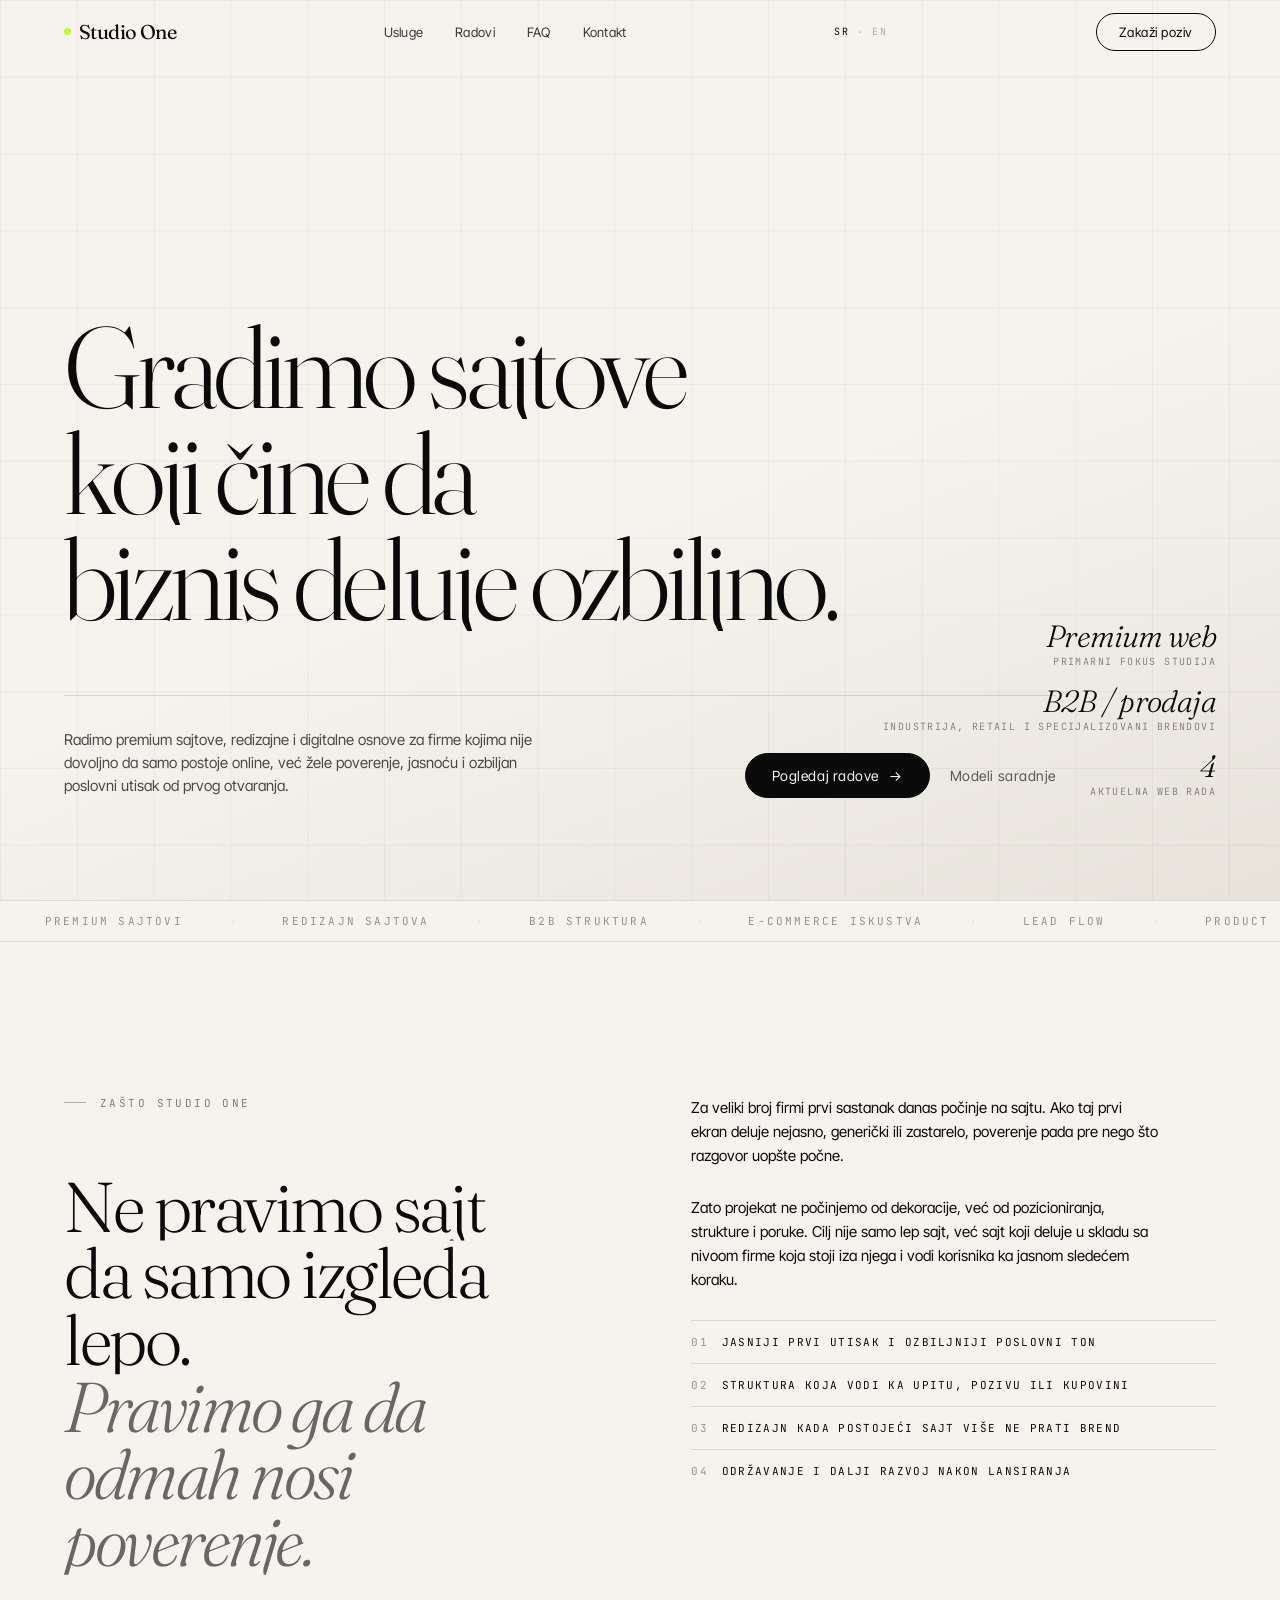
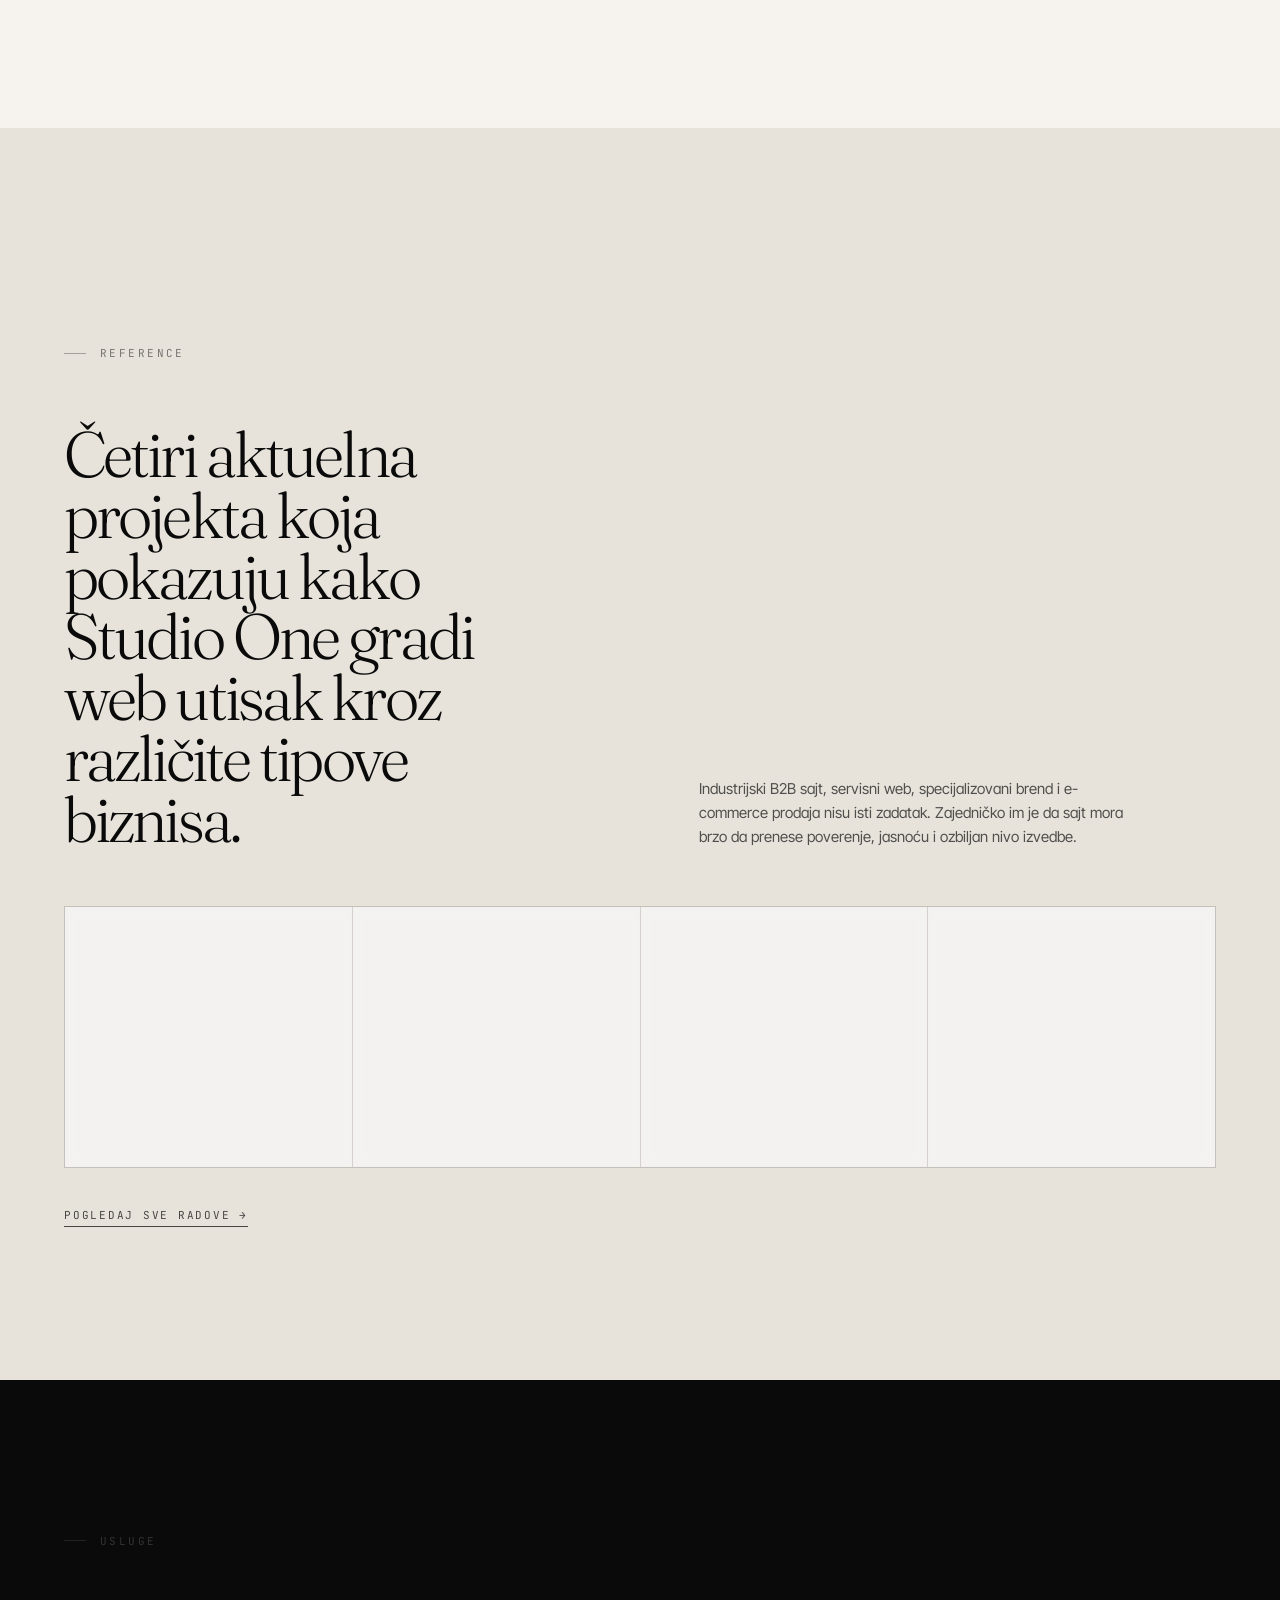
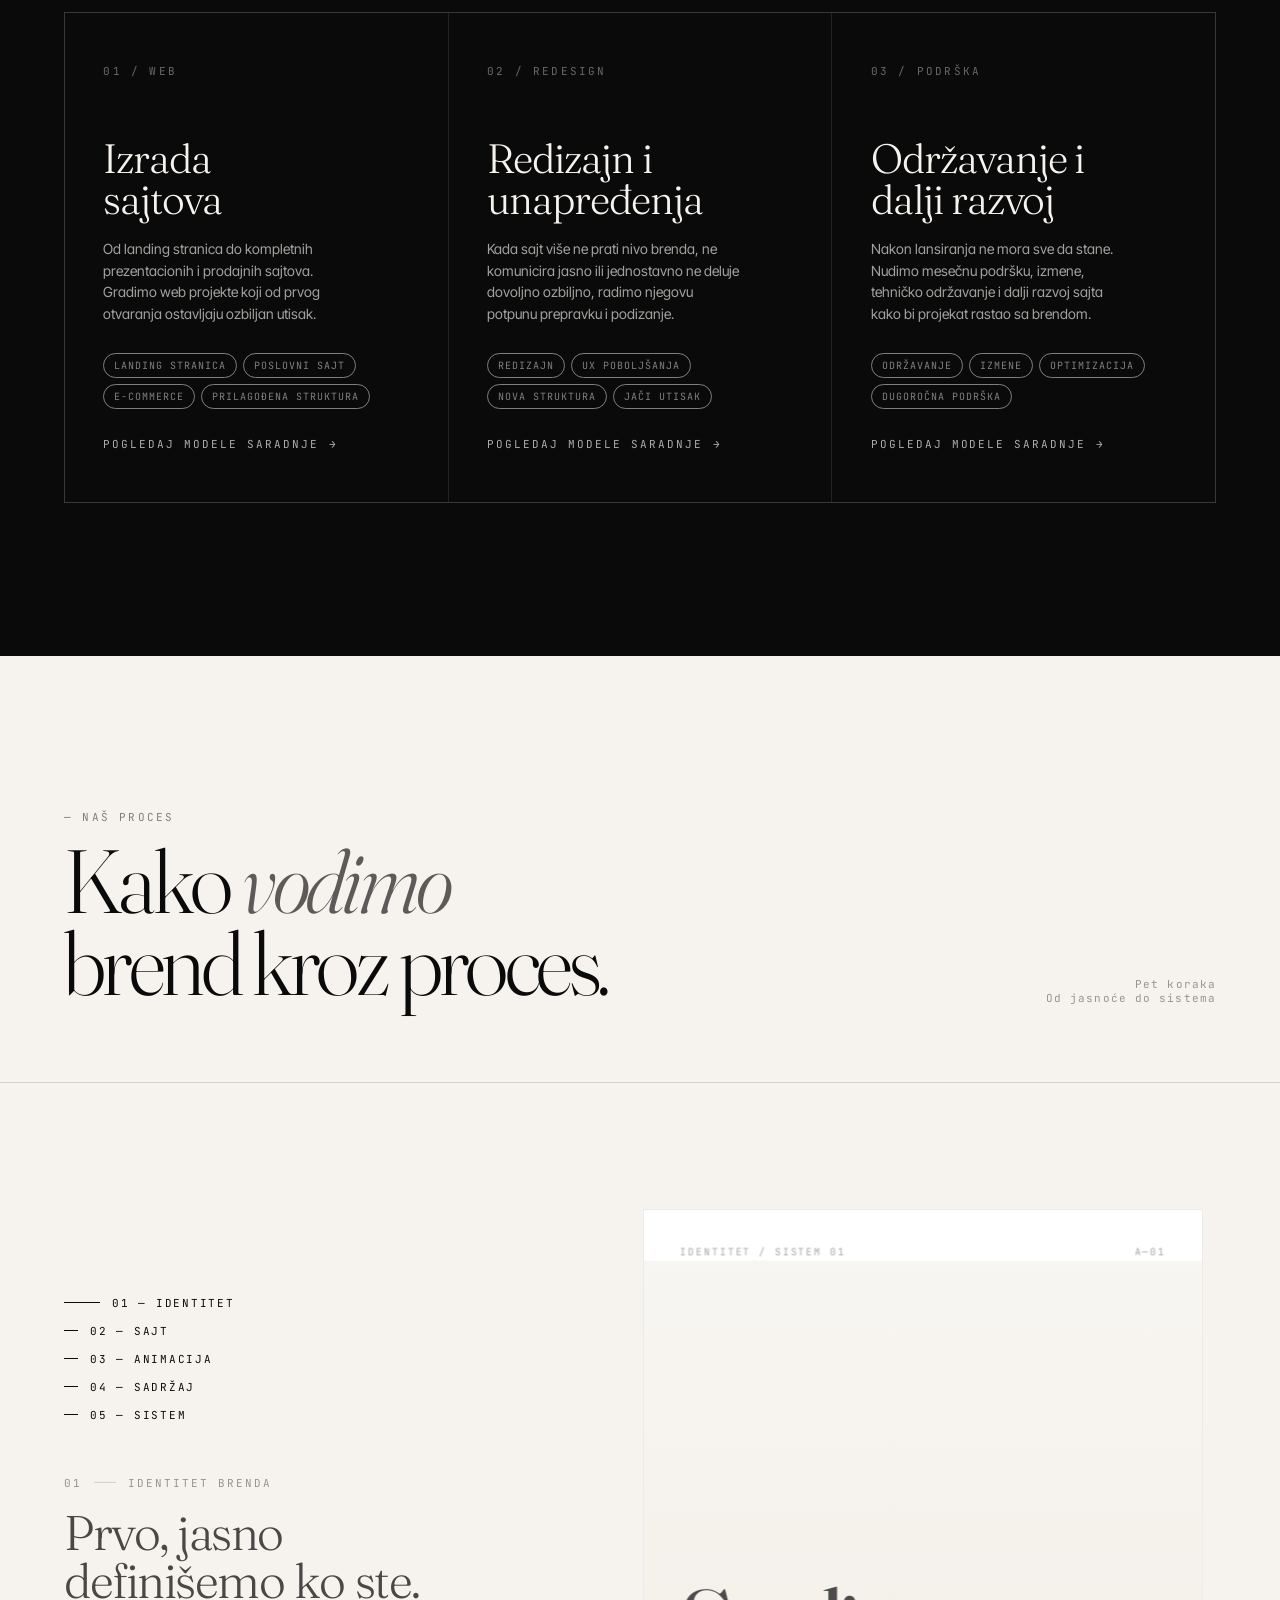
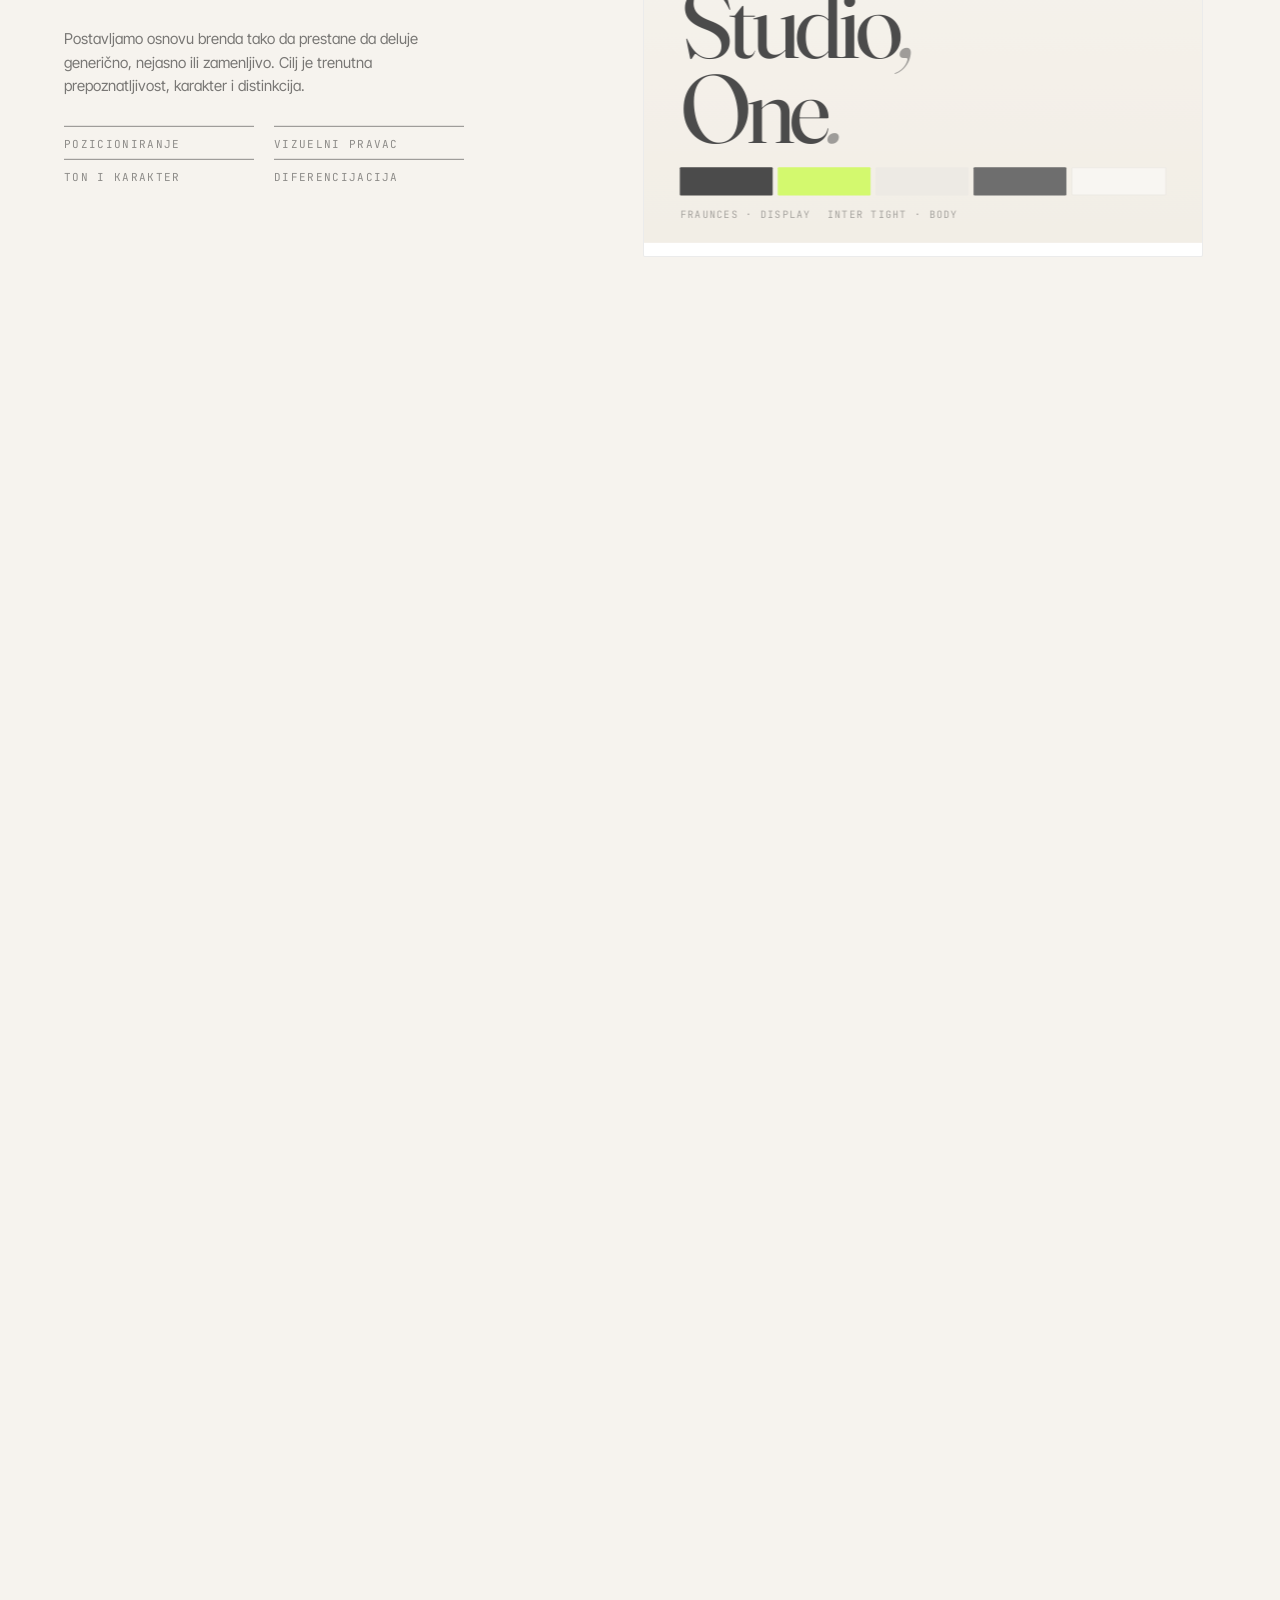
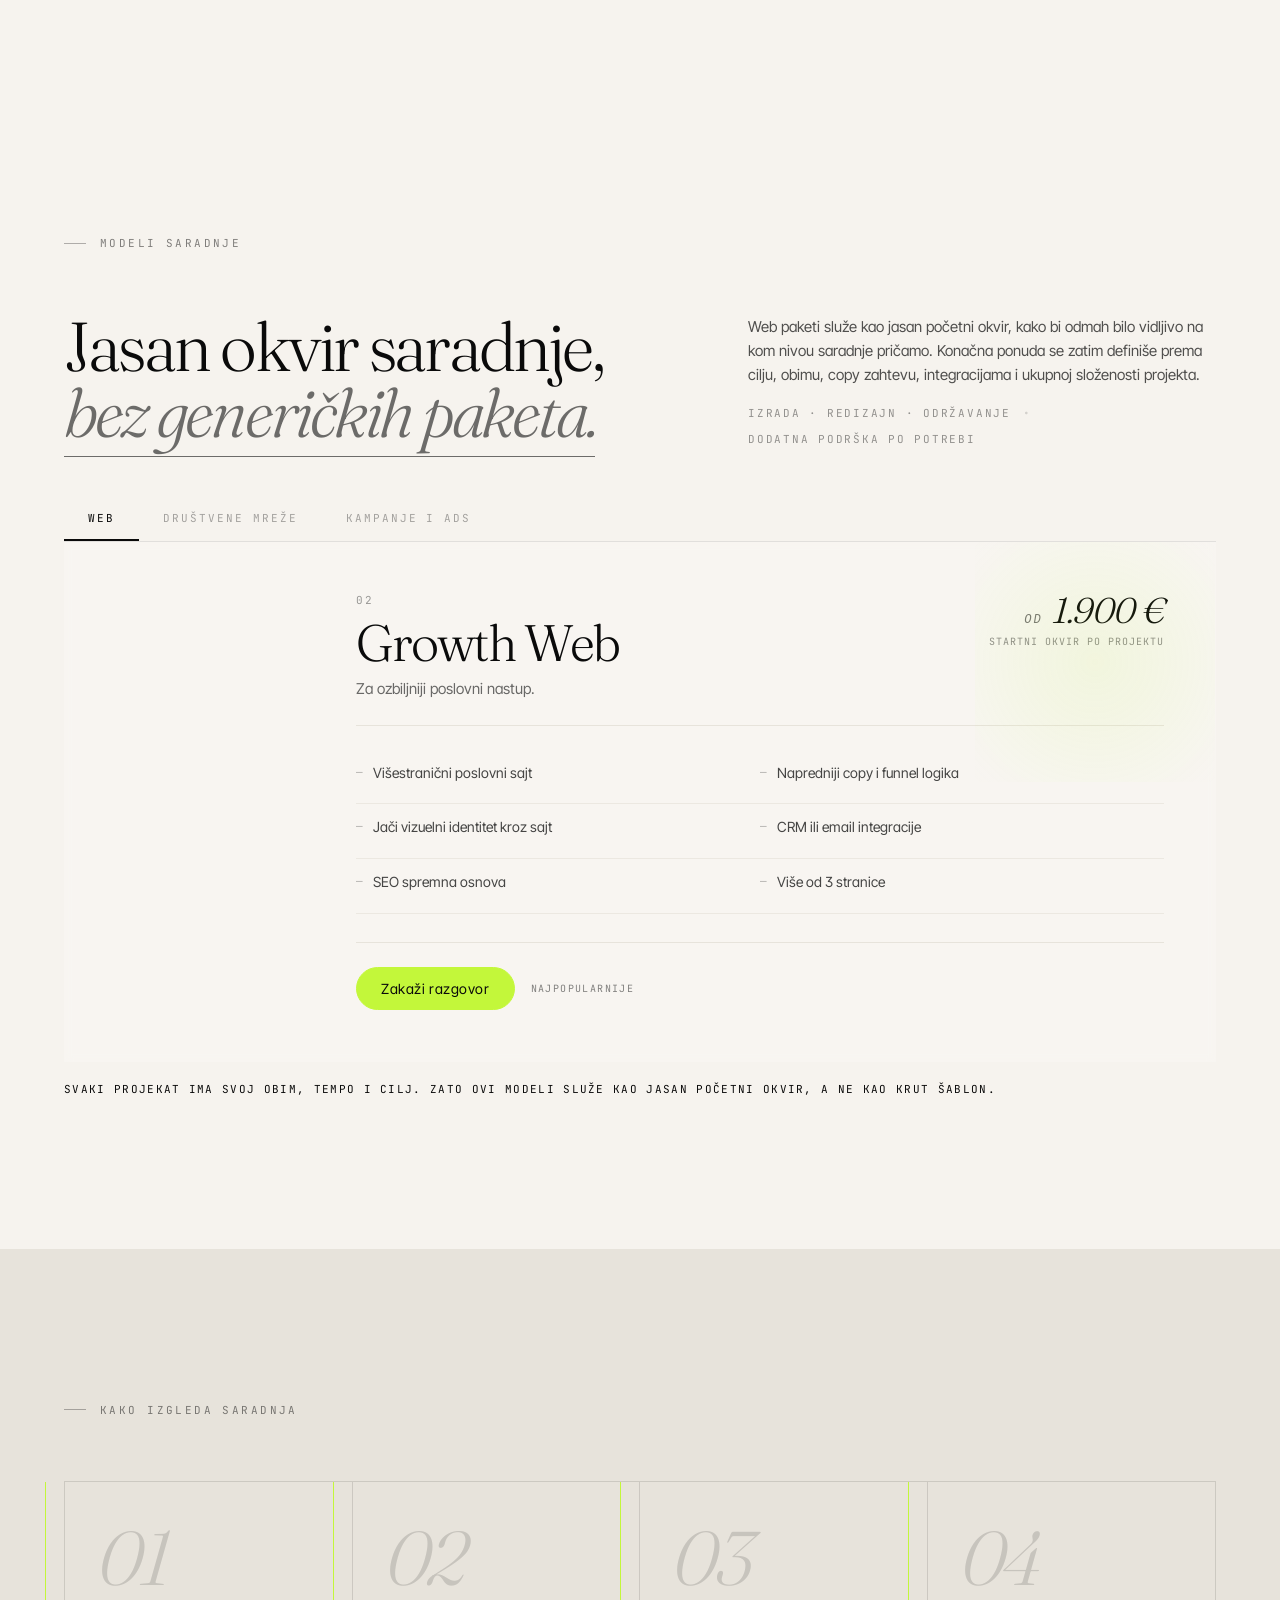
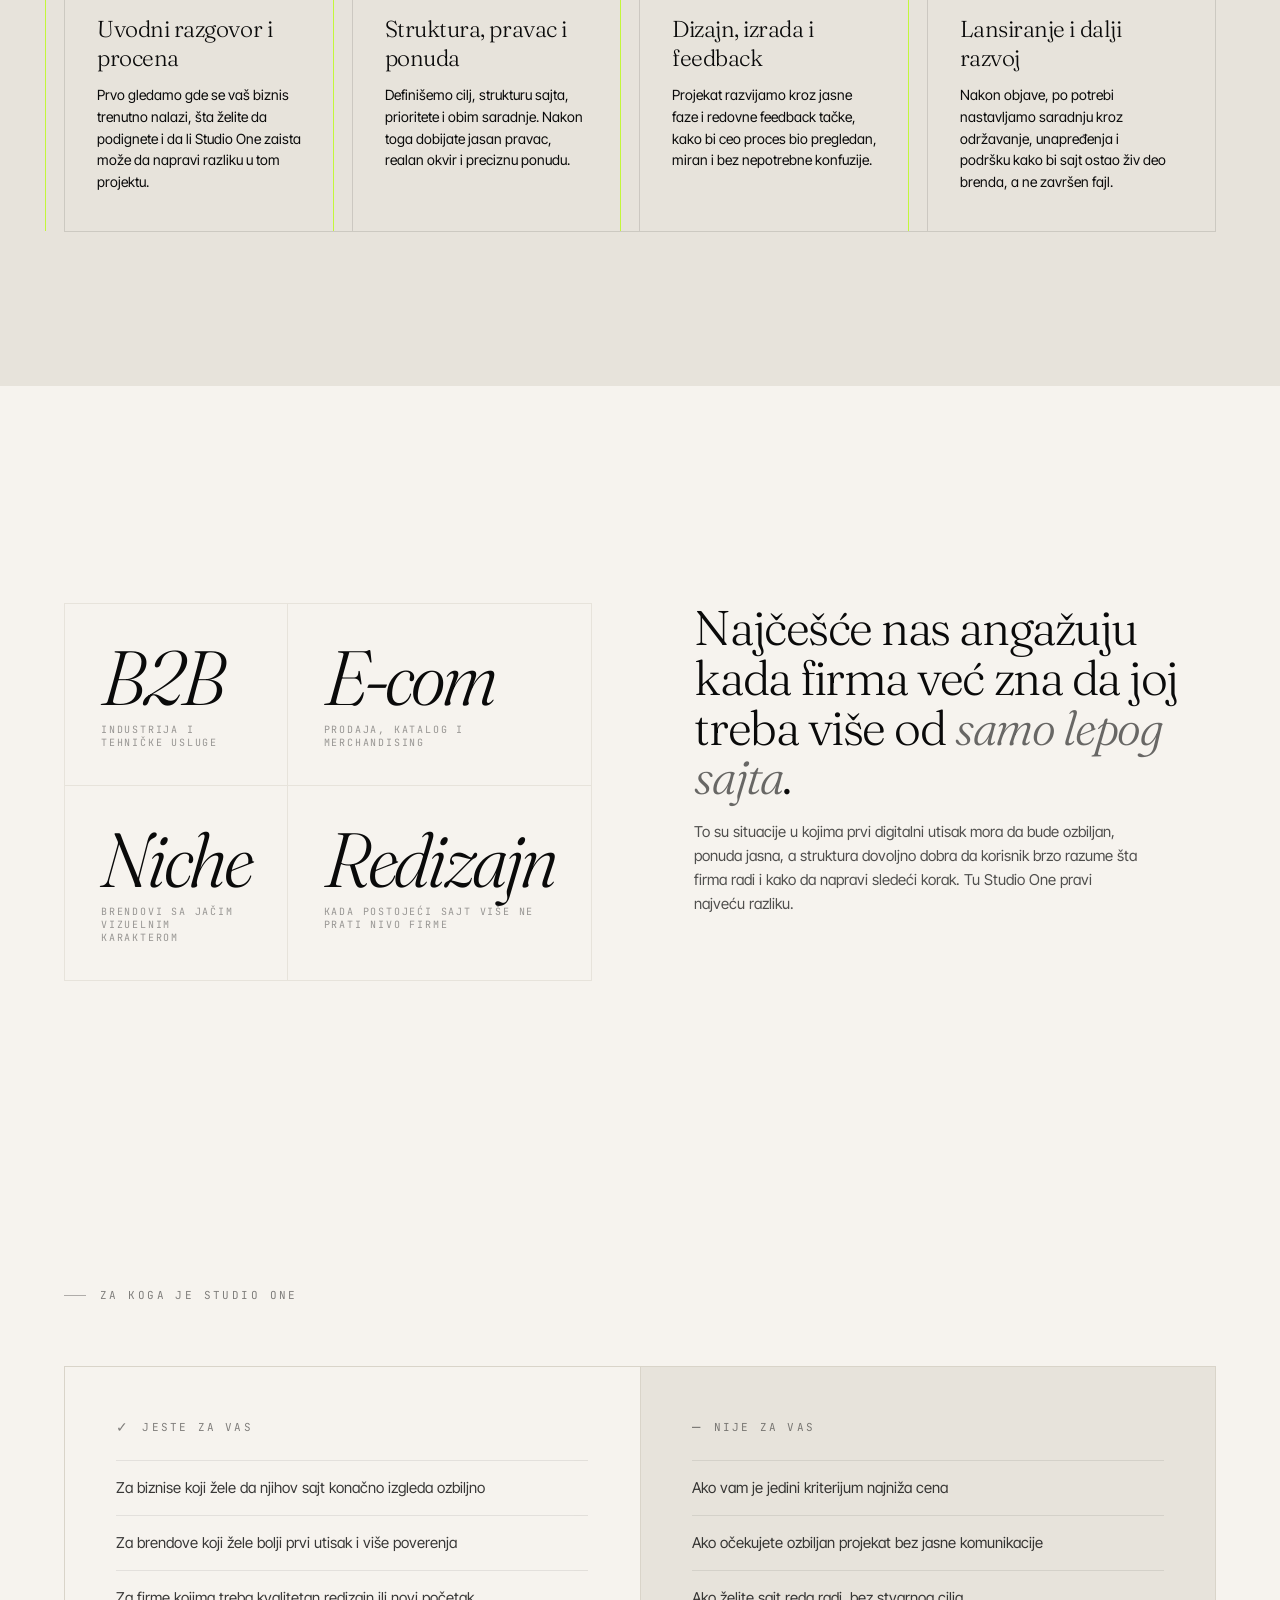
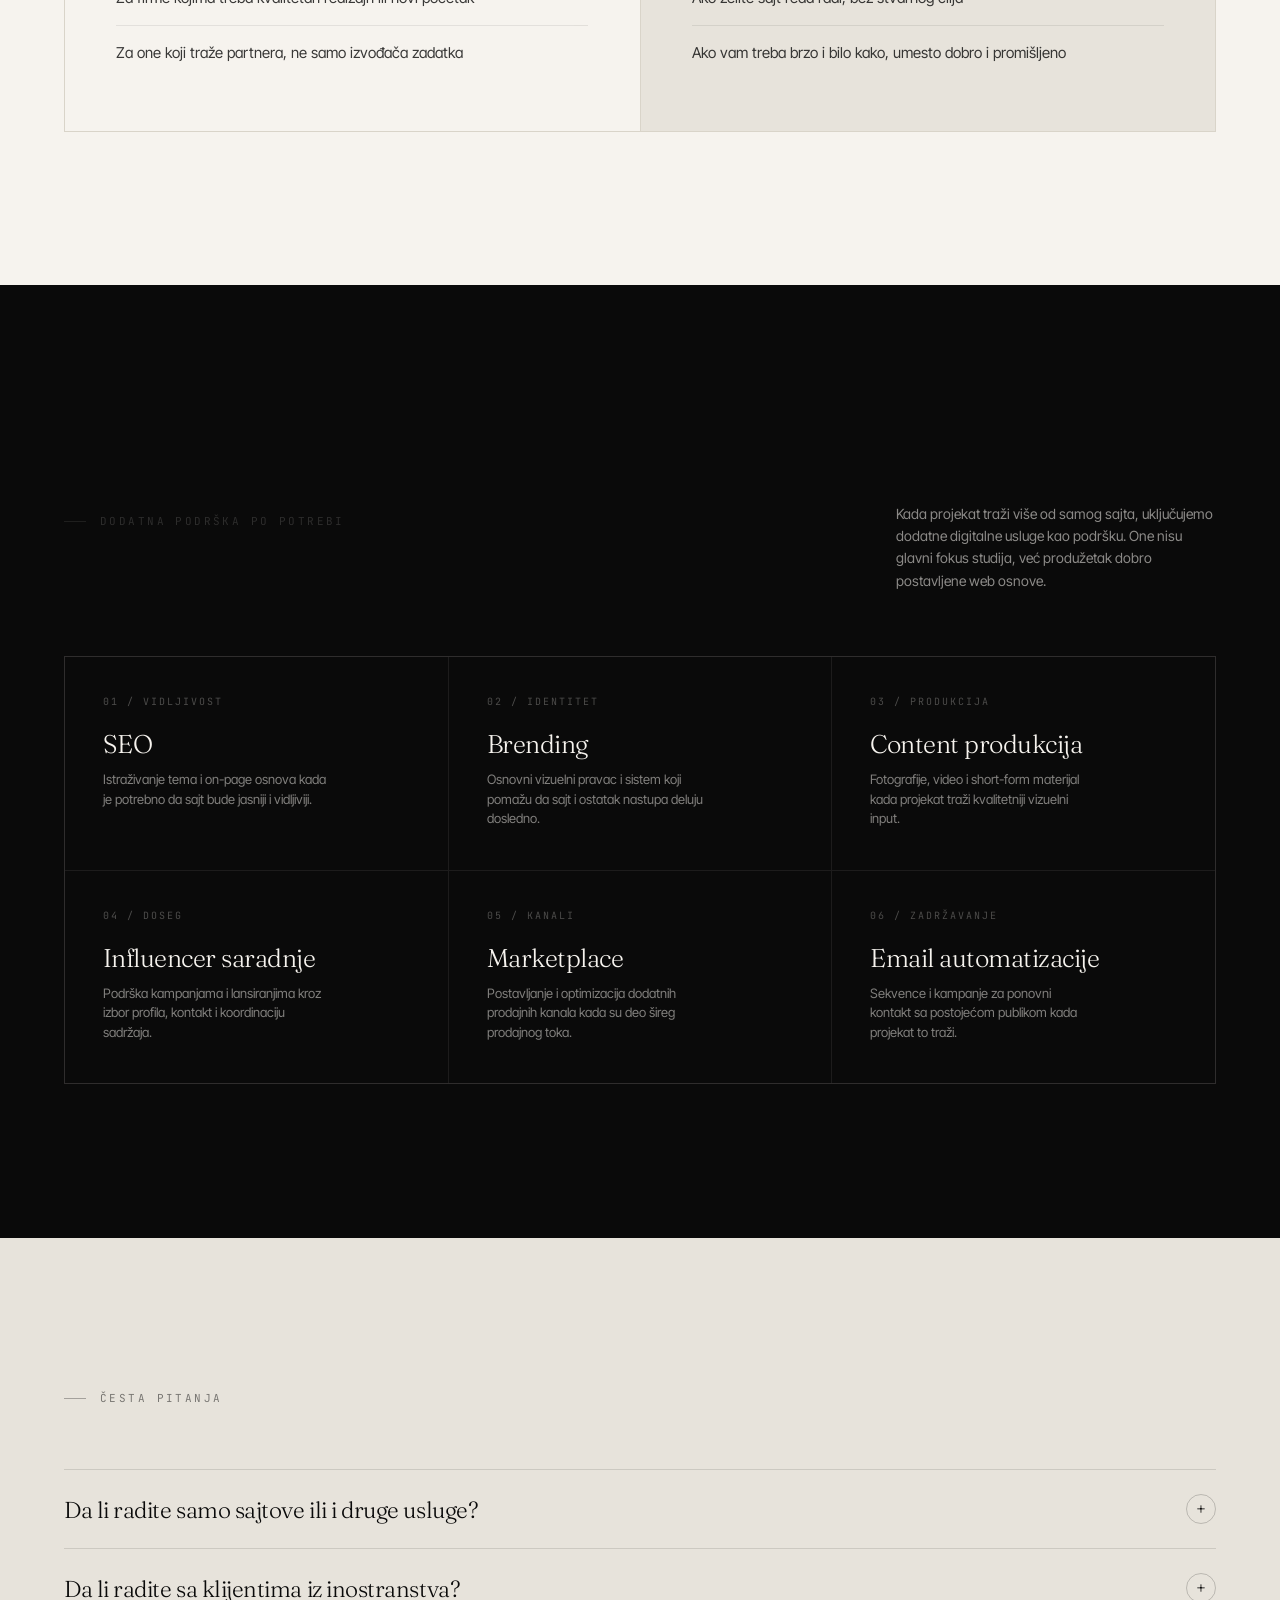
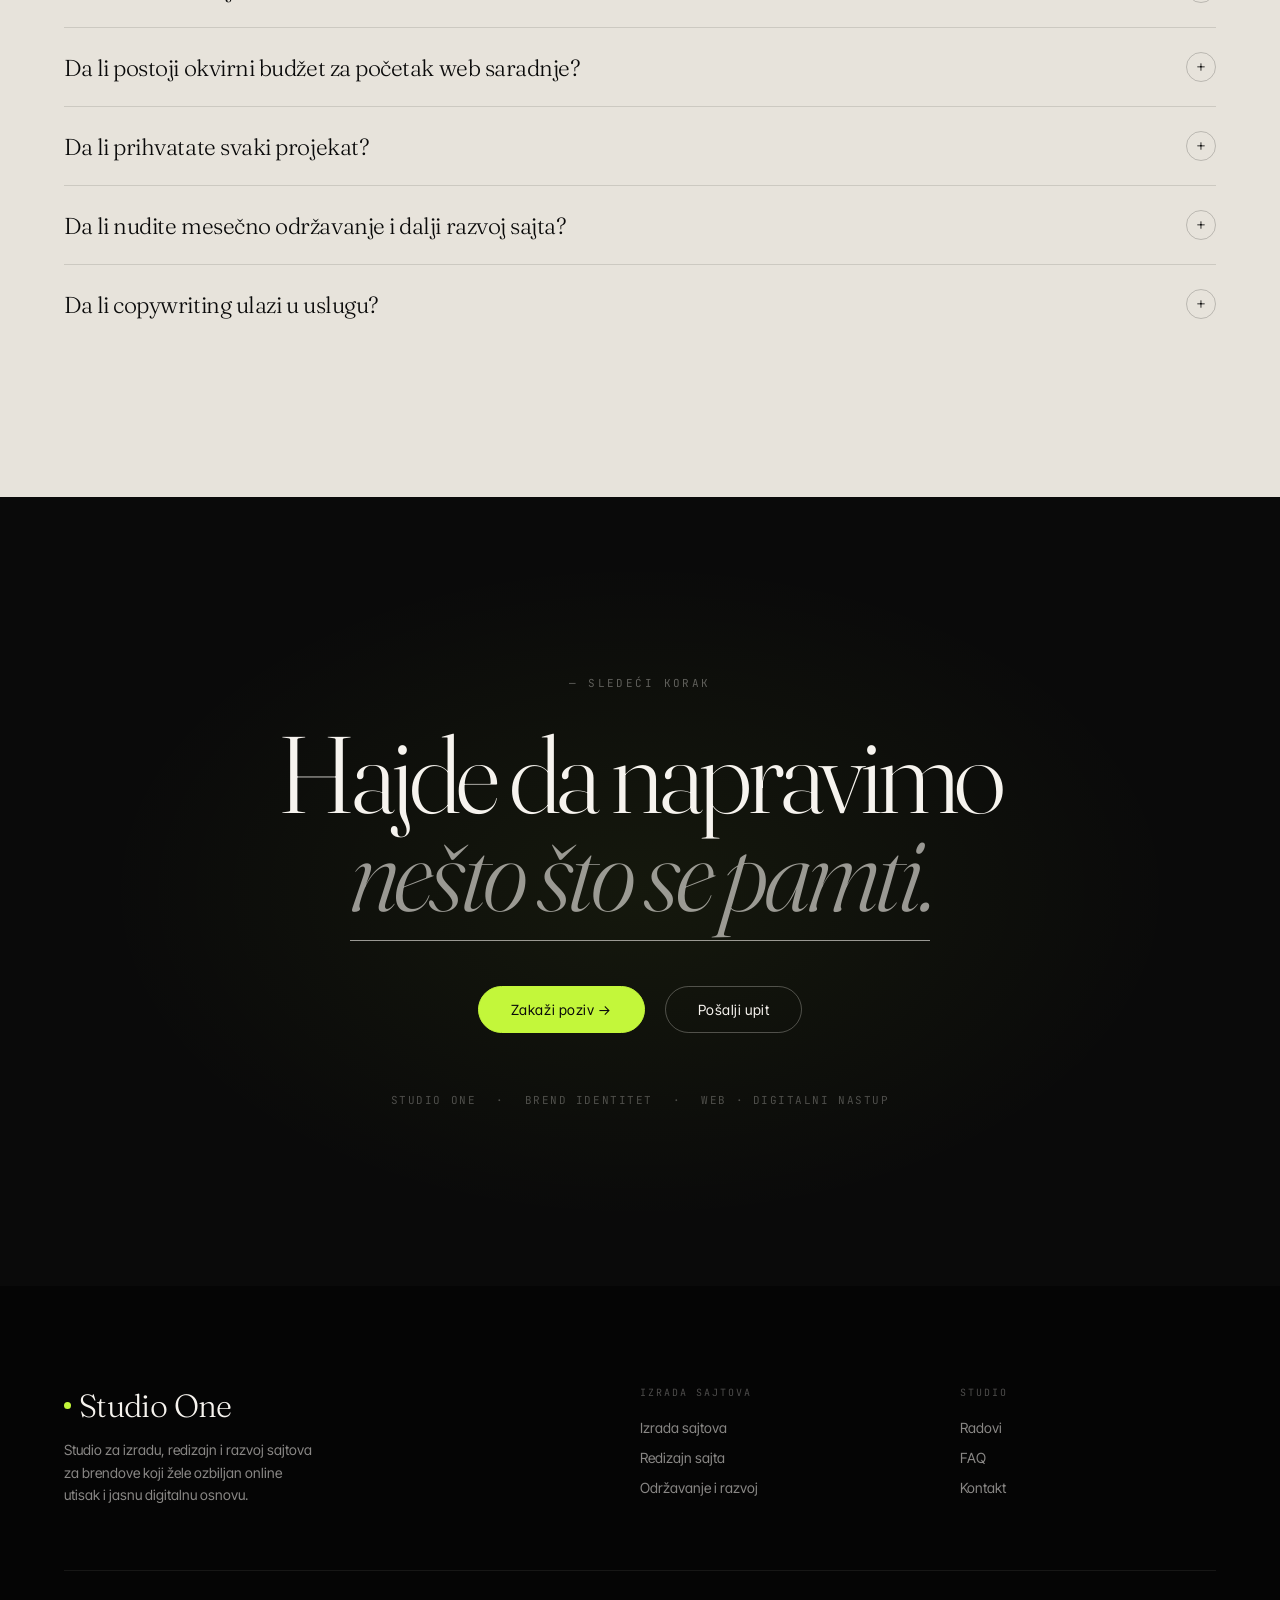
==== commit 95acbd21: "Fix package section switching" ====
--- a/index.html
+++ b/index.html
@@ -28,39 +28,53 @@
   <div class="c-dot"  id="cDot"></div>
 
   <!-- ── NAVIGATION ────────────────────────── -->
-  <nav class="nav" id="nav">
-    <a href="#" class="nav__logo">
-      <span class="nav__logo-dot"></span>Studio One
+  <nav class="nav" id="nav" aria-label="Glavna navigacija">
+    <a href="#" class="nav__logo" aria-label="Studio One — naslovna">
+      <span class="nav__logo-dot" aria-hidden="true"></span>Studio One
     </a>
+
     <div class="nav__links">
       <a href="pages/usluge.html">Usluge</a>
       <a href="pages/radovi.html">Radovi</a>
       <a href="pages/faq.html">FAQ</a>
       <a href="pages/kontakt.html">Kontakt</a>
     </div>
-    <div class="nav__lang">
+
+    <div class="nav__lang" aria-label="Jezik">
       <span class="nav__lang-item is-active" aria-current="true">SR</span>
-      <span class="nav__lang-sep">·</span>
-      <a href="en/index.html" class="nav__lang-item">EN</a>
-    </div>
+      <span class="nav__lang-sep" aria-hidden="true">·</span>
+      <a href="en/index.html" class="nav__lang-item" hreflang="en">EN</a>
+    </div>
+
     <a href="pages/kontakt.html" class="nav__cta" data-cursor="book">Zakaži poziv</a>
-    <button class="nav__burger" id="navBurger" aria-label="Meni">
-      <span></span><span></span>
+
+    <button
+      class="nav__burger"
+      id="navBurger"
+      type="button"
+      aria-label="Otvori meni"
+      aria-expanded="false"
+      aria-controls="navMobile">
+      <span aria-hidden="true"></span>
+      <span aria-hidden="true"></span>
+      <span aria-hidden="true"></span>
     </button>
   </nav>
 
-  <div class="nav__mobile" id="navMobile">
+  <nav class="nav__mobile" id="navMobile" aria-label="Mobilni meni" aria-hidden="true">
     <a href="pages/usluge.html">Usluge</a>
     <a href="pages/radovi.html">Radovi</a>
     <a href="pages/faq.html">FAQ</a>
     <a href="pages/kontakt.html">Kontakt</a>
-      <div class="nav__mobile-lang">
+
+    <div class="nav__mobile-lang" aria-label="Jezik">
       <span class="nav__lang-item is-active" aria-current="true">SR</span>
-      <span class="nav__lang-sep">·</span>
-      <a href="en/index.html" class="nav__lang-item">EN</a>
-    </div>
+      <span class="nav__lang-sep" aria-hidden="true">·</span>
+      <a href="en/index.html" class="nav__lang-item" hreflang="en">EN</a>
+    </div>
+
     <a href="pages/kontakt.html" class="nav__mobile-cta">Zakaži poziv →</a>
-  </div>
+  </nav>
 
   <!-- ── HERO ──────────────────────────────── -->
   <section class="hero">
--- a/css/nav.css
+++ b/css/nav.css
@@ -1,143 +1,210 @@
 /* ============================================================
-   NAVIGATION
+   NAVIGATION  —  Studio One
+   ------------------------------------------------------------
+   Structure
+     .nav              → fixed top bar (desktop + mobile header)
+     .nav__logo        → wordmark + dot
+     .nav__links       → primary links (desktop)
+     .nav__lang        → SR/EN switcher (desktop)
+     .nav__cta         → "Zakaži poziv" pill
+     .nav__burger      → mobile toggle (3-span hamburger → X)
+     .nav__mobile      → full-screen overlay menu (mobile)
+
+   Notes
+     - Color is driven by CSS custom properties (`--nav-fg`,
+       `--nav-border`, `--nav-cta-*`) so variants (dark-hero,
+       scrolled) only need to redeclare a few vars.
+     - Breakpoint: ≤767px = mobile. Matches responsive.css.
    ============================================================ */
+
+/* ── Tokens local to the nav ───────────────────────────────── */
 .nav {
+  --nav-fg:           var(--ink);
+  --nav-border:       var(--ink);
+  --nav-cta-hover-bg: var(--ink);
+  --nav-cta-hover-fg: var(--bone);
+
   position: fixed; top: 0; left: 0; right: 0; z-index: 200;
   height: 64px; padding: 0 var(--gutter);
   display: flex; align-items: center; justify-content: space-between;
-  transition: background 500ms var(--ease), border-bottom 500ms;
-}
+  color: var(--nav-fg);
+  transition: background 500ms var(--ease), border-color 500ms var(--ease);
+  border-bottom: 1px solid transparent;
+}
+
 .nav.is-scrolled {
-  background: rgba(246,243,238,.9);
-  backdrop-filter: blur(16px);
+  background: rgba(246, 243, 238, .9);
   -webkit-backdrop-filter: blur(16px);
-  border-bottom: 1px solid var(--fog);
-}
+          backdrop-filter: blur(16px);
+  border-bottom-color: var(--fog);
+}
+
+/* ── Logo ──────────────────────────────────────────────────── */
 .nav__logo {
   font-family: var(--font-serif); font-weight: 400; font-size: 20px;
   letter-spacing: -.03em;
-  display: flex; align-items: center; gap: 8px;
+  display: inline-flex; align-items: center; gap: 8px;
+  color: var(--nav-fg);
 }
 .nav__logo-dot {
   width: 7px; height: 7px; border-radius: 50%;
   background: var(--accent); flex-shrink: 0;
 }
+
+/* ── Primary links ─────────────────────────────────────────── */
 .nav__links {
   display: flex; align-items: center; gap: clamp(20px, 2.5vw, 40px);
-  font-family: var(--font-sans); font-size: 13px; letter-spacing: .02em; opacity: .8;
-}
-.nav__links a { transition: opacity 200ms; }
+  font-family: var(--font-sans); font-size: 13px; letter-spacing: .02em;
+  opacity: .8;
+}
+.nav__links a {
+  color: inherit;
+  transition: opacity 200ms var(--ease);
+}
+.nav__link--active { opacity: 1 !important; }
+
+/* ── CTA pill ──────────────────────────────────────────────── */
 .nav__cta {
   font-family: var(--font-sans); font-size: 13px; letter-spacing: .04em;
-  border: 1px solid var(--ink); padding: 10px 22px; border-radius: 999px;
-  transition: background 250ms var(--ease), color 250ms var(--ease);
+  color: var(--nav-fg);
+  border: 1px solid var(--nav-border);
+  padding: 10px 22px; border-radius: 999px;
   white-space: nowrap;
-}
-/* ── Language switcher ────────────────────── */
+  transition: background 250ms var(--ease),
+              color      250ms var(--ease),
+              border-color 250ms var(--ease);
+}
+
+/* ── Language switcher ─────────────────────────────────────── */
 .nav__lang {
   display: flex; align-items: center; gap: 7px;
   font-family: var(--font-mono); font-size: 10px;
   letter-spacing: .18em; text-transform: uppercase;
+  color: var(--nav-fg);
 }
 .nav__lang-sep { opacity: .2; font-size: 11px; }
-.nav__lang-item { opacity: .3; transition: opacity 220ms var(--ease); }
+.nav__lang-item {
+  color: inherit; opacity: .3;
+  transition: opacity 220ms var(--ease);
+}
 .nav__lang-item.is-active { opacity: 1; }
 
-/* ── Active nav link ──────────────────────── */
-.nav__link--active { opacity: 1 !important; }
-
-/* ── Dark hero variant ────────────────────── */
-/*
-   Pages with a dark/ink hero add data-dark-hero on <body>.
-   Nav starts with bone-coloured text; once .is-scrolled kicks in,
-   the bone backdrop + ink text takes over automatically.
-*/
+/* ── Dark-hero variant ─────────────────────────────────────────
+   Pages with a dark/ink hero set [data-dark-hero] on <body>.
+   While the nav is not yet .is-scrolled, redeclare a handful of
+   custom props — no need to re-specify each child selector.
+─────────────────────────────────────────────────────────────── */
 body[data-dark-hero] .nav:not(.is-scrolled) {
-  color: var(--bone);
-}
-body[data-dark-hero] .nav:not(.is-scrolled) .nav__logo {
-  color: var(--bone);
-}
-body[data-dark-hero] .nav:not(.is-scrolled) .nav__links {
-  color: var(--bone);
-}
-body[data-dark-hero] .nav:not(.is-scrolled) .nav__cta {
-  border-color: rgba(246,243,238,.45);
-  color: var(--bone);
-}
-body[data-dark-hero] .nav:not(.is-scrolled) .nav__burger span {
-  background: var(--bone);
-}
-body[data-dark-hero] .nav:not(.is-scrolled) .nav__lang-item {
-  color: var(--bone);
-}
-body[data-dark-hero] .nav:not(.is-scrolled) .nav__lang-sep {
-  color: var(--bone);
-  opacity: .25;
-}
-
+  --nav-fg:           var(--bone);
+  --nav-border:       rgba(246, 243, 238, .45);
+  --nav-cta-hover-bg: var(--bone);
+  --nav-cta-hover-fg: var(--ink);
+}
+
+/* ── Burger (3-span hamburger → X) ─────────────────────────── */
 .nav__burger {
-  display: none; flex-direction: column; gap: 5px;
-  width: 28px; padding: 2px 0;
+  display: none;                       /* Shown at ≤767px */
+  flex-direction: column;
+  justify-content: space-between;
+  width: 28px; height: 14px;
+  padding: 0;
+  background: none; border: 0;
+  cursor: pointer;
 }
 .nav__burger span {
-  width: 100%; height: 1px; background: var(--ink);
-  transition: transform 300ms var(--ease), opacity 300ms;
   display: block;
+  width: 100%; height: 1px;
+  background: var(--nav-fg);
+  transform-origin: center;
+  transition: transform 300ms var(--ease),
+              opacity   200ms var(--ease);
 }
 .nav__burger.is-open span:nth-child(1) { transform: translateY(6px) rotate(45deg); }
-.nav__burger.is-open span:nth-child(2) { opacity: 0; }
-
+.nav__burger.is-open span:nth-child(2) { opacity: 0; transform: scaleX(.4); }
+.nav__burger.is-open span:nth-child(3) { transform: translateY(-6px) rotate(-45deg); }
+
+/* ── Mobile overlay menu ───────────────────────────────────── */
 .nav__mobile {
-  display: flex; position: fixed; inset: 0; z-index: 190;
-  flex-direction: column; align-items: center; justify-content: center; gap: 28px;
+  position: fixed; inset: 0; z-index: 190;
+  display: flex; flex-direction: column;
+  align-items: center; justify-content: center; gap: 28px;
   background: var(--bone);
   font-family: var(--font-serif); font-weight: 300;
   font-size: clamp(28px, 7vw, 44px); letter-spacing: -.02em;
-  opacity: 0; pointer-events: none;
-  transition: opacity 400ms var(--ease);
-}
-.nav__mobile.is-open { opacity: 1; pointer-events: auto; }
-.nav__mobile a { transition: opacity 200ms; }
+
+  /* Closed: invisible AND removed from tab order.
+     visibility is delayed so the fade-out can play first. */
+  opacity: 0;
+  visibility: hidden;
+  pointer-events: none;
+  transition: opacity    400ms var(--ease),
+              visibility 0s linear 400ms;
+}
+.nav__mobile.is-open {
+  opacity: 1;
+  visibility: visible;
+  pointer-events: auto;
+  transition: opacity 400ms var(--ease),
+              visibility 0s linear 0s;
+}
+.nav__mobile a {
+  color: var(--ink);
+  transition: opacity 200ms var(--ease);
+}
 .nav__mobile-cta { color: var(--accent); }
 
-@media (max-width: 768px) {
-  .nav__links, .nav__cta, .nav__lang { display: none; }
-  .nav__burger { display: flex; }
-}
-
-/* ── Mobile menu lang switch ──────────────── */
-/*
-   .nav__mobile-lang sits above the CTA inside .nav__mobile.
-   Reuses .nav__lang-item styles (already defined above).
-   Mobile-specific sizing and centering applied here.
-*/
+/* Mobile-menu language switcher — inherits .nav__lang-item colors */
 .nav__mobile-lang {
   display: flex; align-items: center; gap: 10px;
   font-family: var(--font-mono); font-size: 11px;
   letter-spacing: .2em; text-transform: uppercase;
-}
-.nav__mobile-lang .nav__lang-item {
-  opacity: .3;
-  transition: opacity 220ms var(--ease);
-  font-size: 11px;
-}
-.nav__mobile-lang .nav__lang-item.is-active { opacity: 1; }
-.nav__mobile-lang .nav__lang-sep { opacity: .2; }
-
-/* ── Hover — pointer devices only ──────────────────────────
+  color: var(--ink);
+}
+.nav__mobile-lang .nav__lang-item { font-size: 11px; }
+
+/* ── Breakpoint: hide desktop nav, show burger ─────────────── */
+@media (max-width: 767px) {
+  .nav__links,
+  .nav__cta,
+  .nav__lang { display: none; }
+  .nav__burger { display: flex; }
+}
+
+/* ── Hover — pointer devices only ──────────────────────────────
    Touch devices must not fire hover states on tap.
    Only real pointing devices (mouse / trackpad) match this.
-────────────────────────────────────────────────────────── */
+─────────────────────────────────────────────────────────────── */
 @media (hover: hover) and (pointer: fine) {
-  .nav__links a:hover { opacity: .45; }
-  .nav__cta:hover { background: var(--ink); color: var(--bone); }
-  .nav__lang-item:hover { opacity: .7; }
-  body[data-dark-hero] .nav:not(.is-scrolled) .nav__cta:hover {
-    background: var(--bone);
-    color: var(--ink);
-    border-color: var(--bone);
+  .nav__links a:hover       { opacity: .45; }
+  .nav__lang-item:hover     { opacity: .7; }
+  .nav__mobile a:hover      { opacity: .5; }
+  .nav__cta:hover {
+    background:   var(--nav-cta-hover-bg);
+    color:        var(--nav-cta-hover-fg);
+    border-color: var(--nav-cta-hover-bg);
   }
-  .nav__mobile a:hover { opacity: .5; }
-  .nav__mobile-lang .nav__lang-item:hover { opacity: .7; }
-}
+}
+
+/* ── Keyboard focus ────────────────────────────────────────── */
+.nav a:focus-visible,
+.nav__burger:focus-visible,
+.nav__mobile a:focus-visible {
+  outline: 2px solid var(--nav-fg, var(--ink));
+  outline-offset: 4px;
+  border-radius: 2px;
+}
+.nav__cta:focus-visible {
+  outline-offset: 6px;
+}
+
+/* ── Reduced motion ────────────────────────────────────────── */
+@media (prefers-reduced-motion: reduce) {
+  .nav,
+  .nav__burger span,
+  .nav__mobile,
+  .nav__links a,
+  .nav__lang-item,
+  .nav__cta {
+    transition: none !important;
+  }
+}
--- a/css/responsive.css
+++ b/css/responsive.css
@@ -130,12 +130,14 @@
   /*
      nav.css defaults to align-items:center; justify-content:center.
      On mobile we switch to top-left layout: items read left-aligned
-     from below the nav bar, CTA separated at the bottom.
+     from below the nav bar, CTA separated at the bottom. The
+     bottom padding adds safe-area-inset so the CTA never sits
+     under an iPhone home-indicator.
   */
   .nav__mobile {
     align-items: flex-start;
     justify-content: flex-start;
-    padding: 88px var(--gutter) clamp(32px,7vw,56px);
+    padding: 88px var(--gutter) calc(clamp(32px,7vw,56px) + env(safe-area-inset-bottom, 0px));
     gap: clamp(8px,3vw,18px);
     font-size: clamp(28px,8vw,40px);
   }
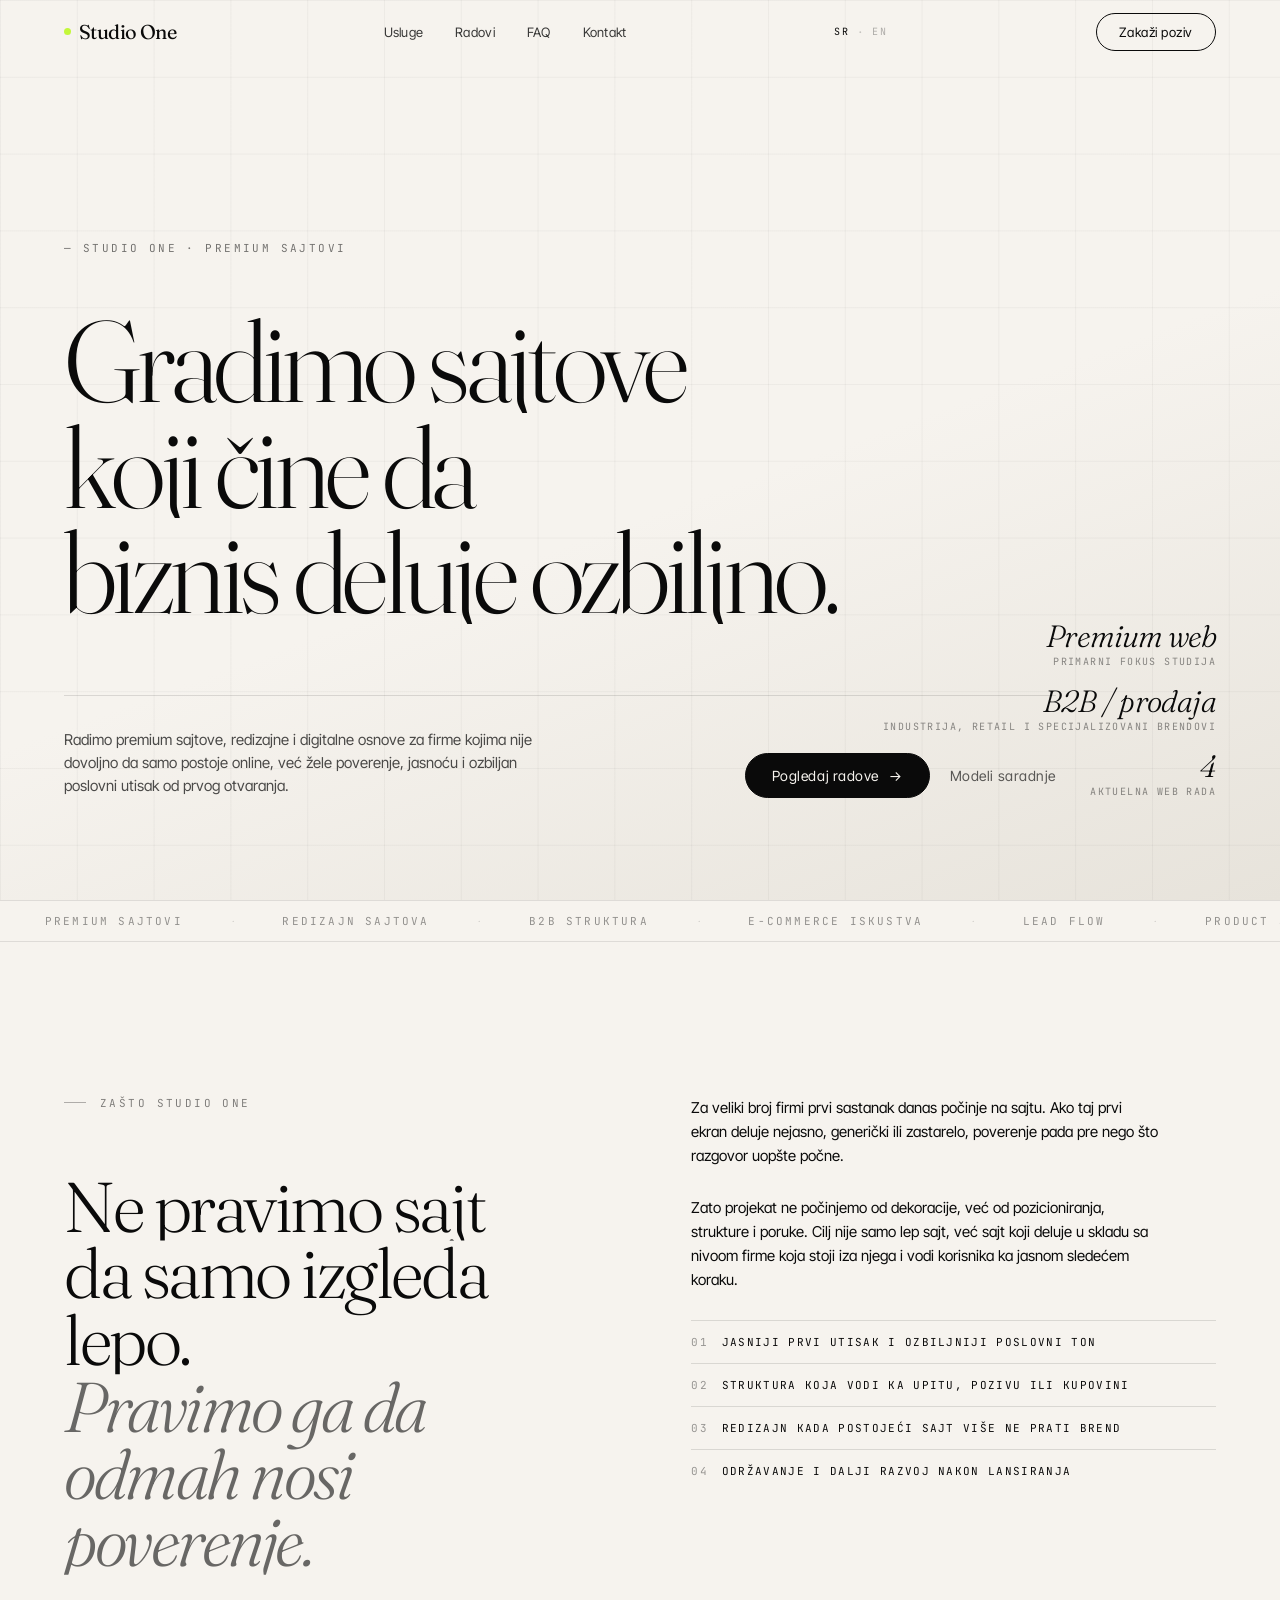
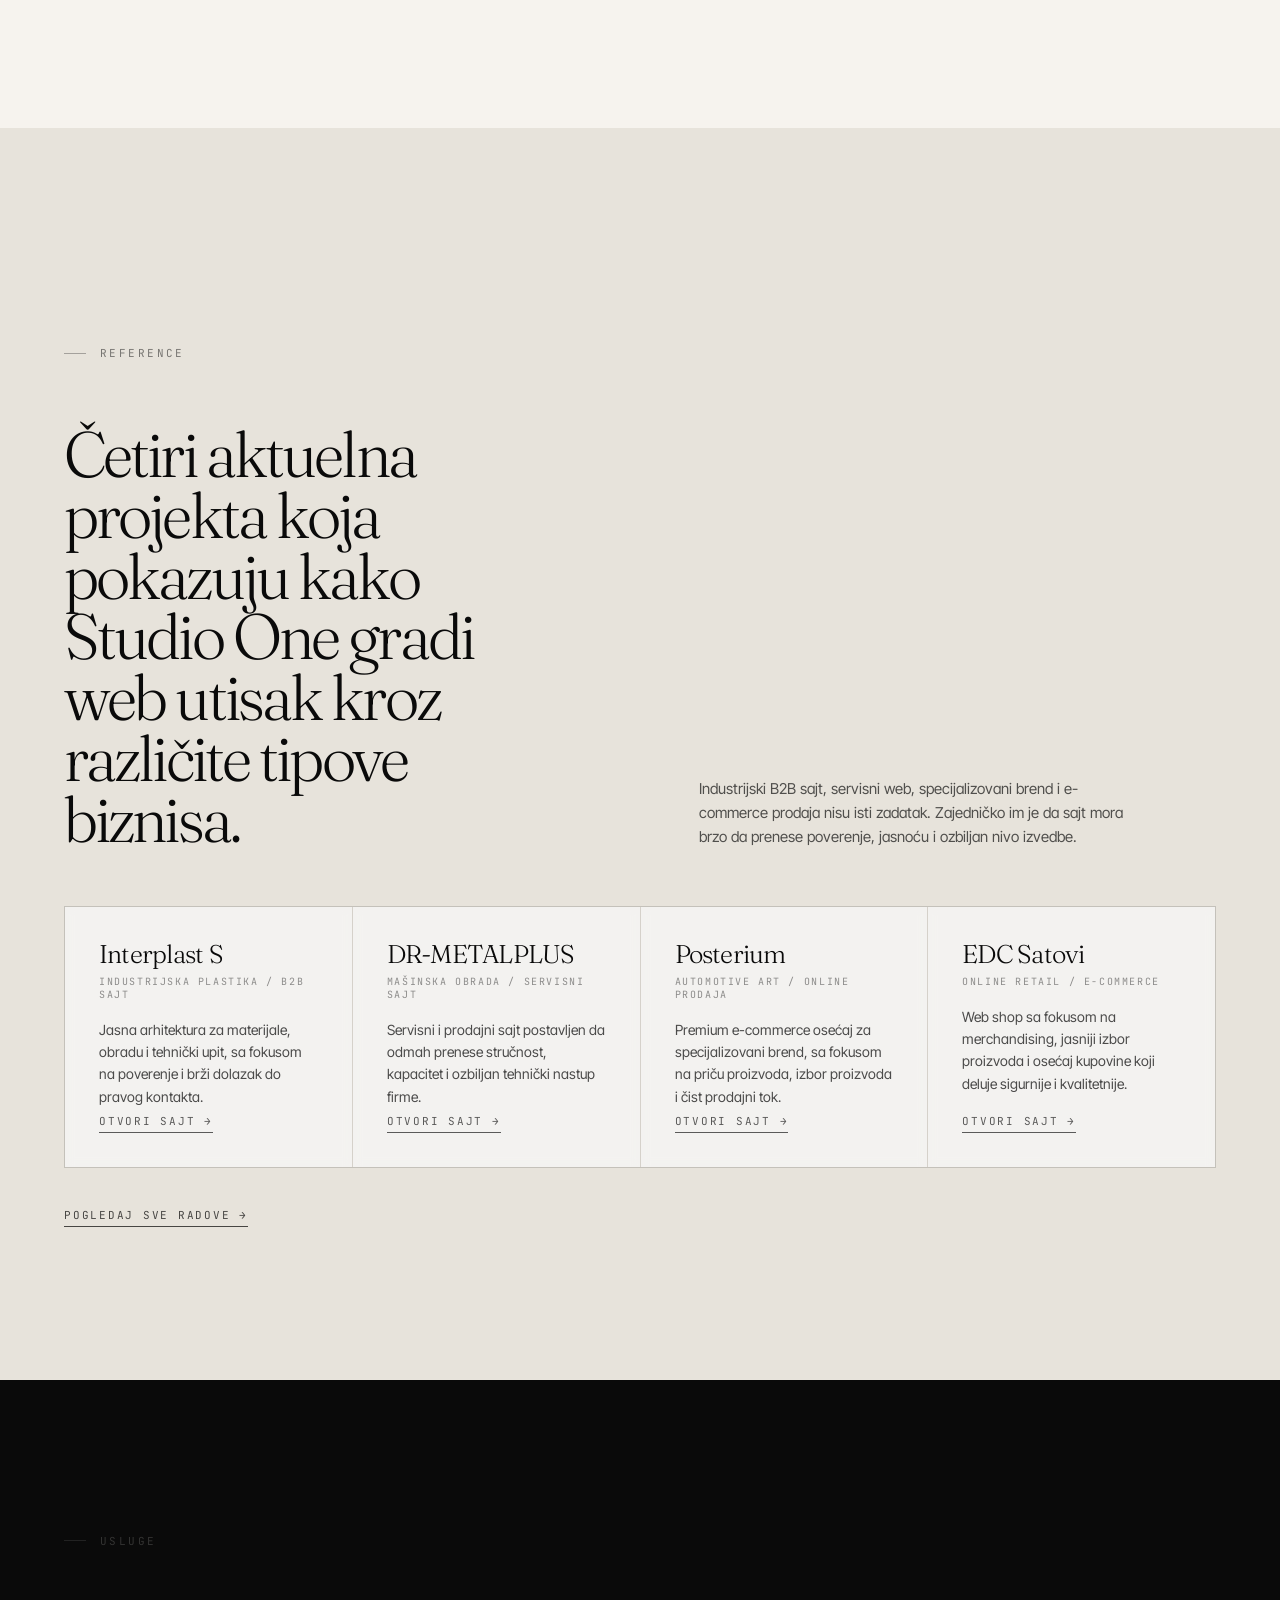
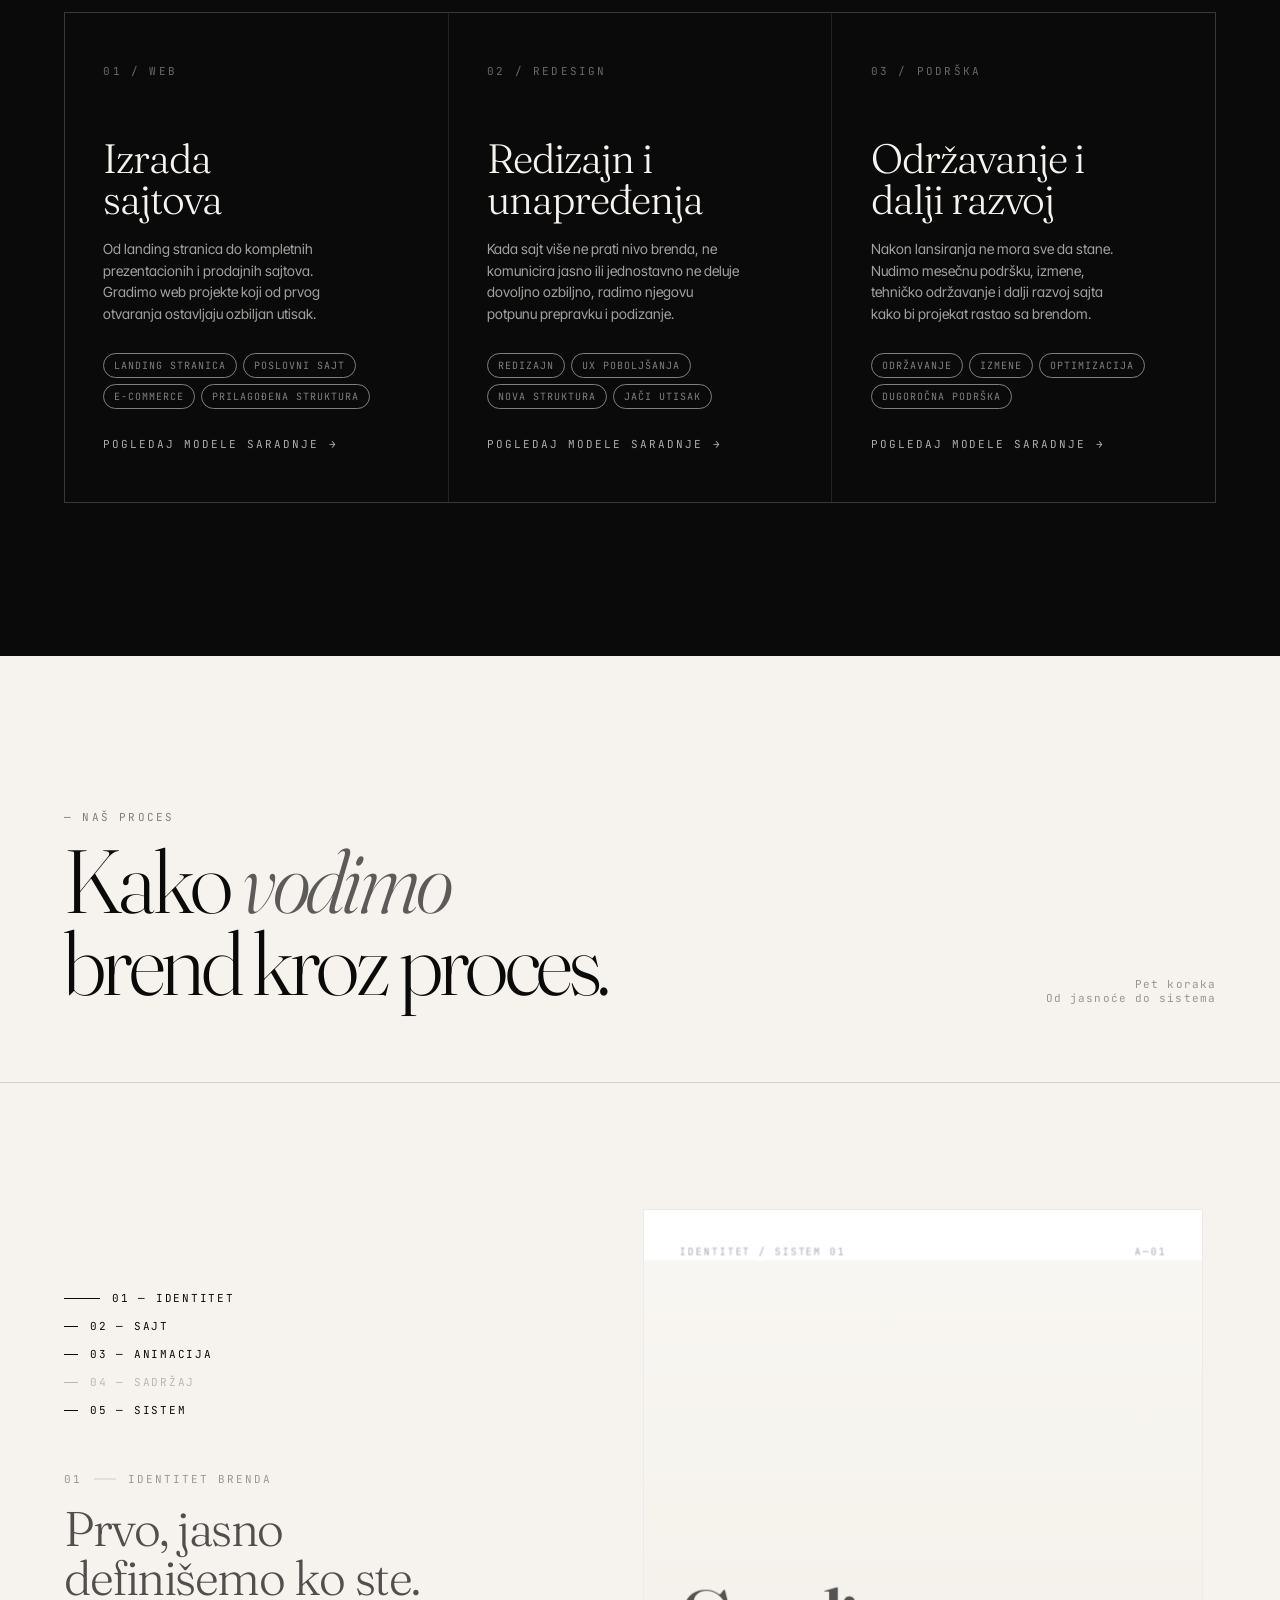
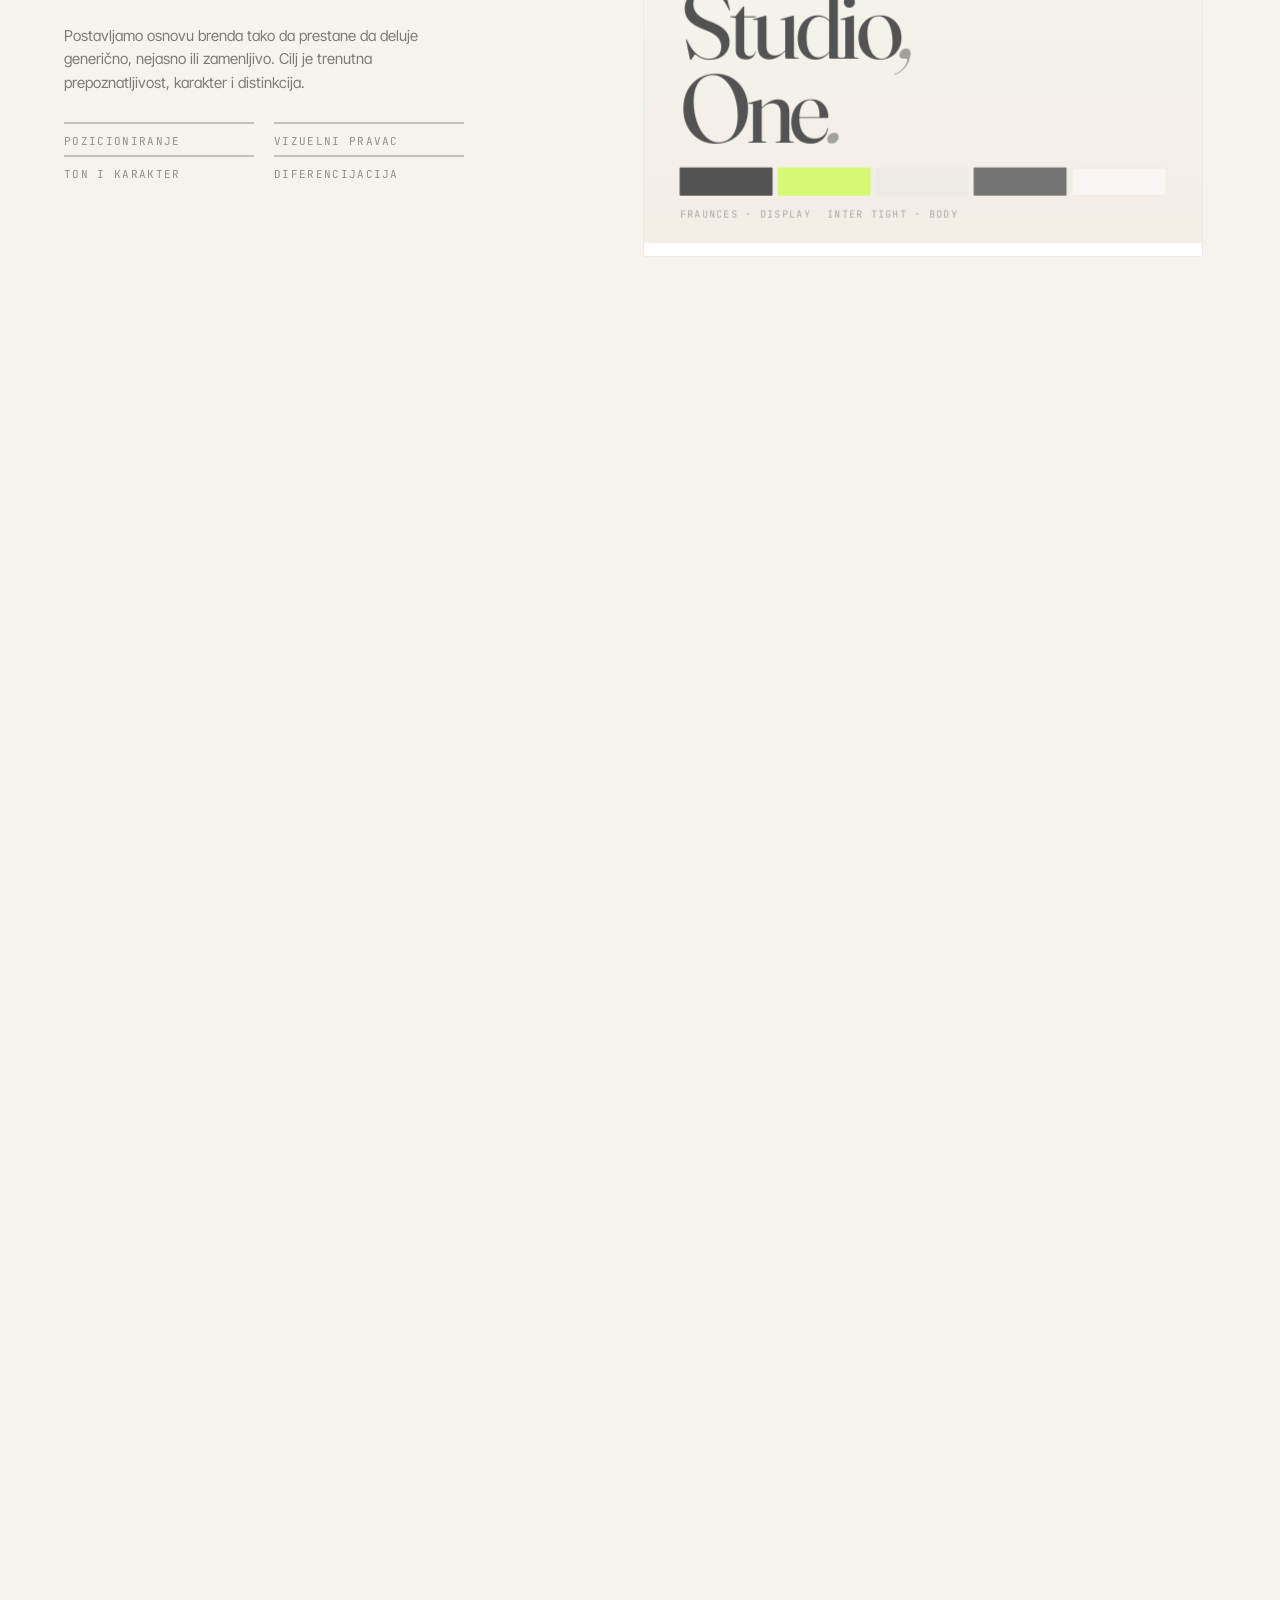
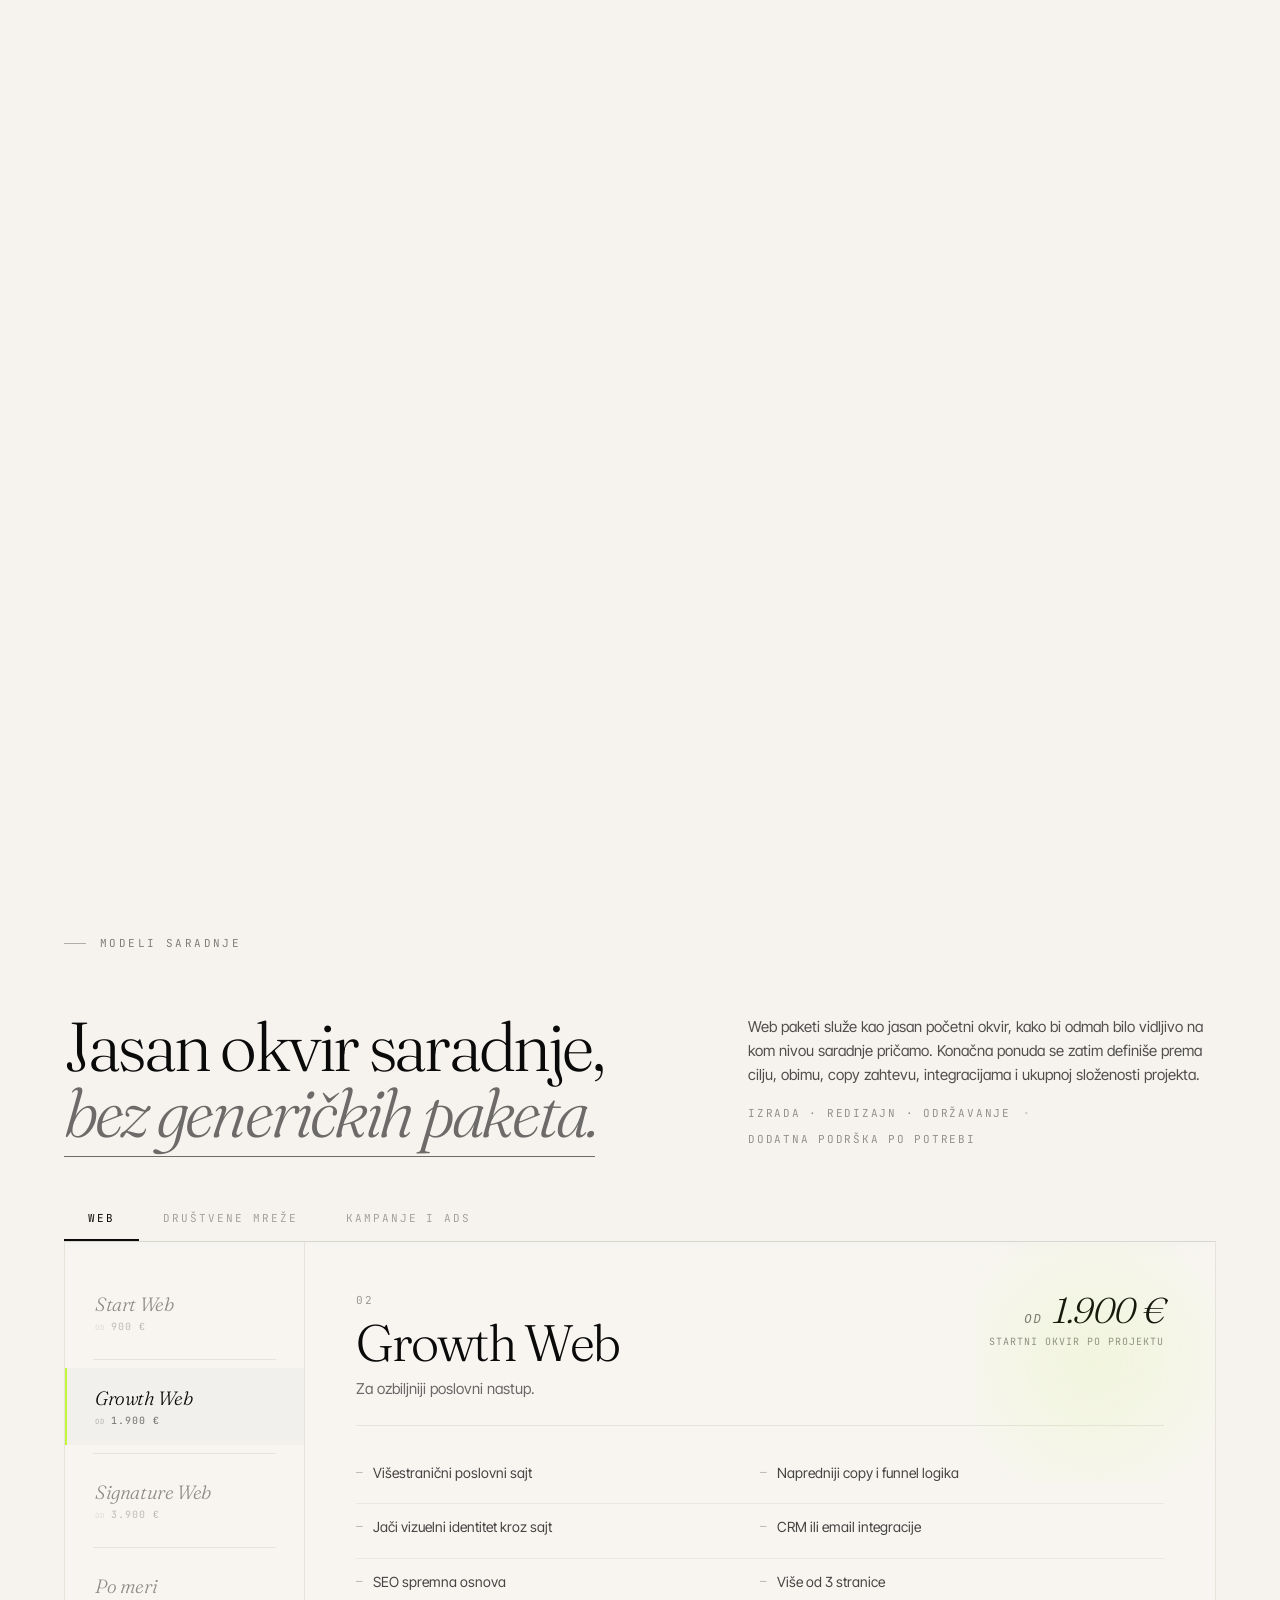
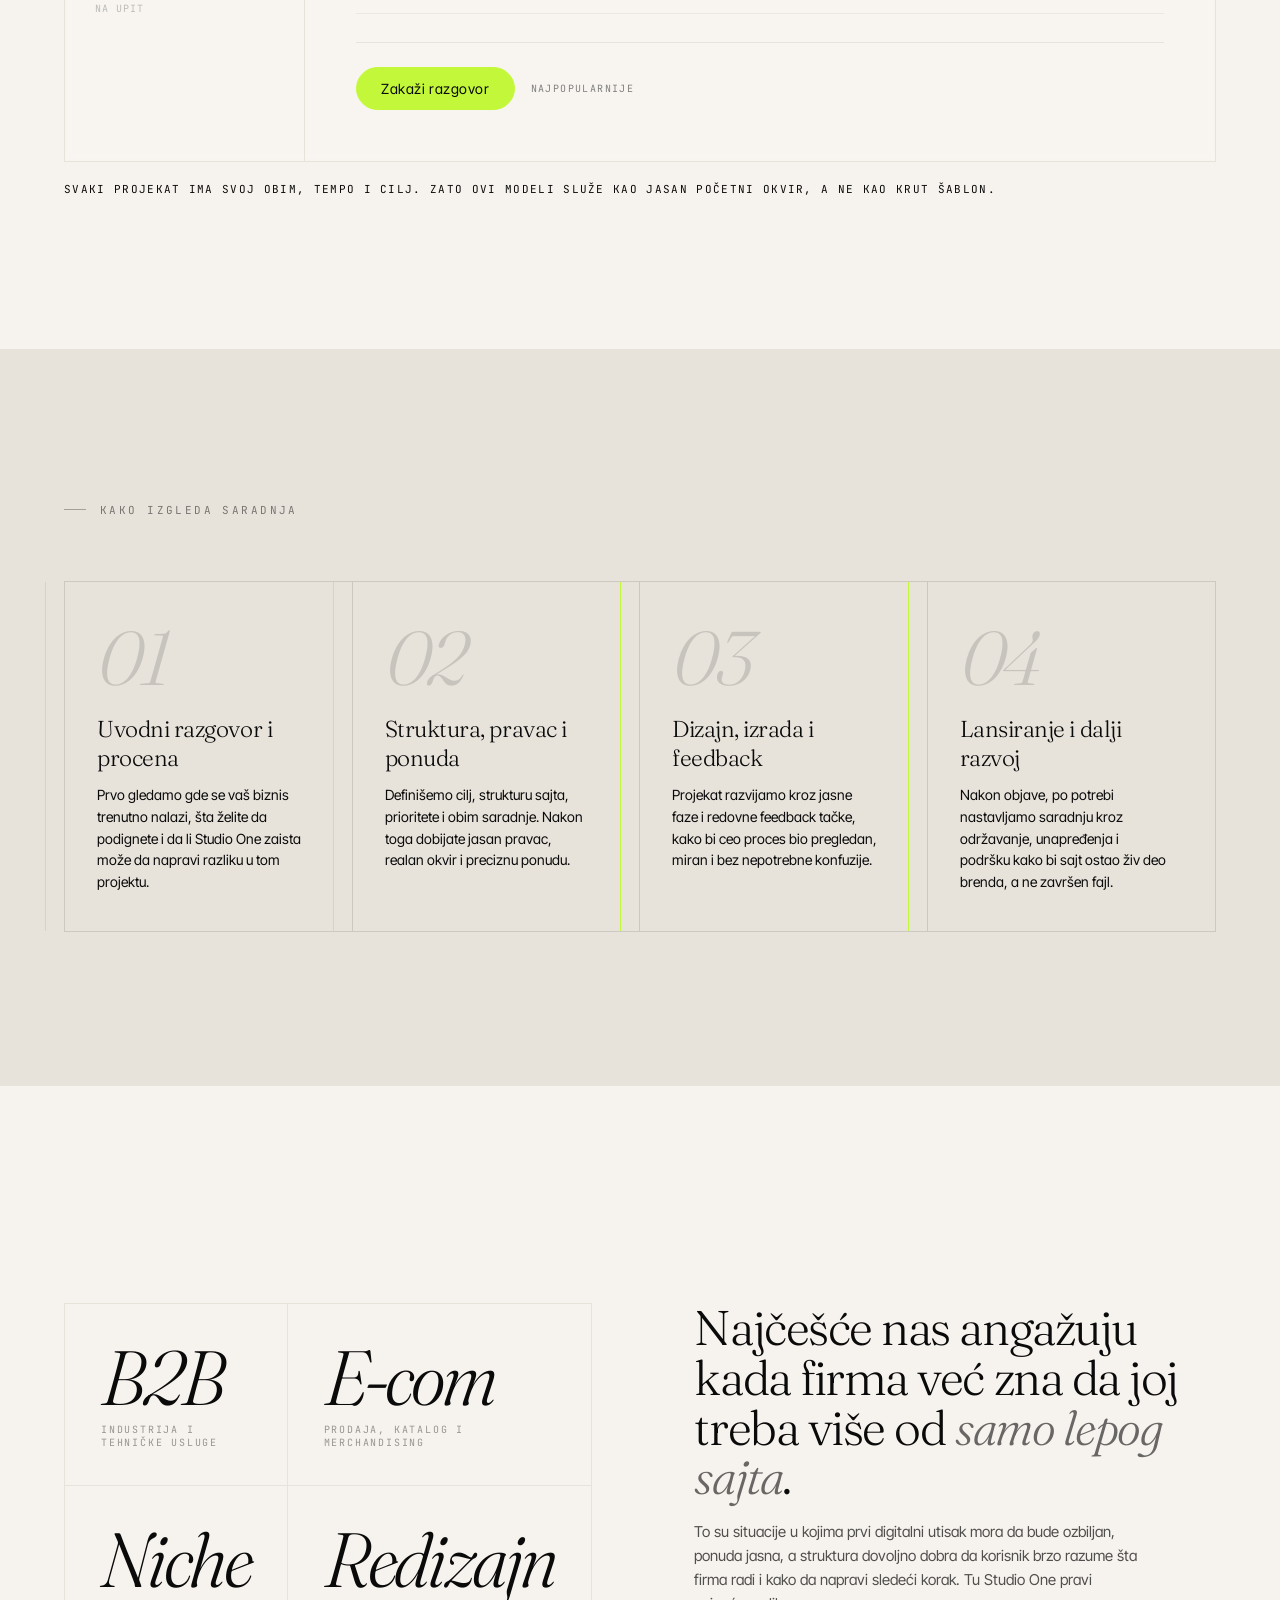
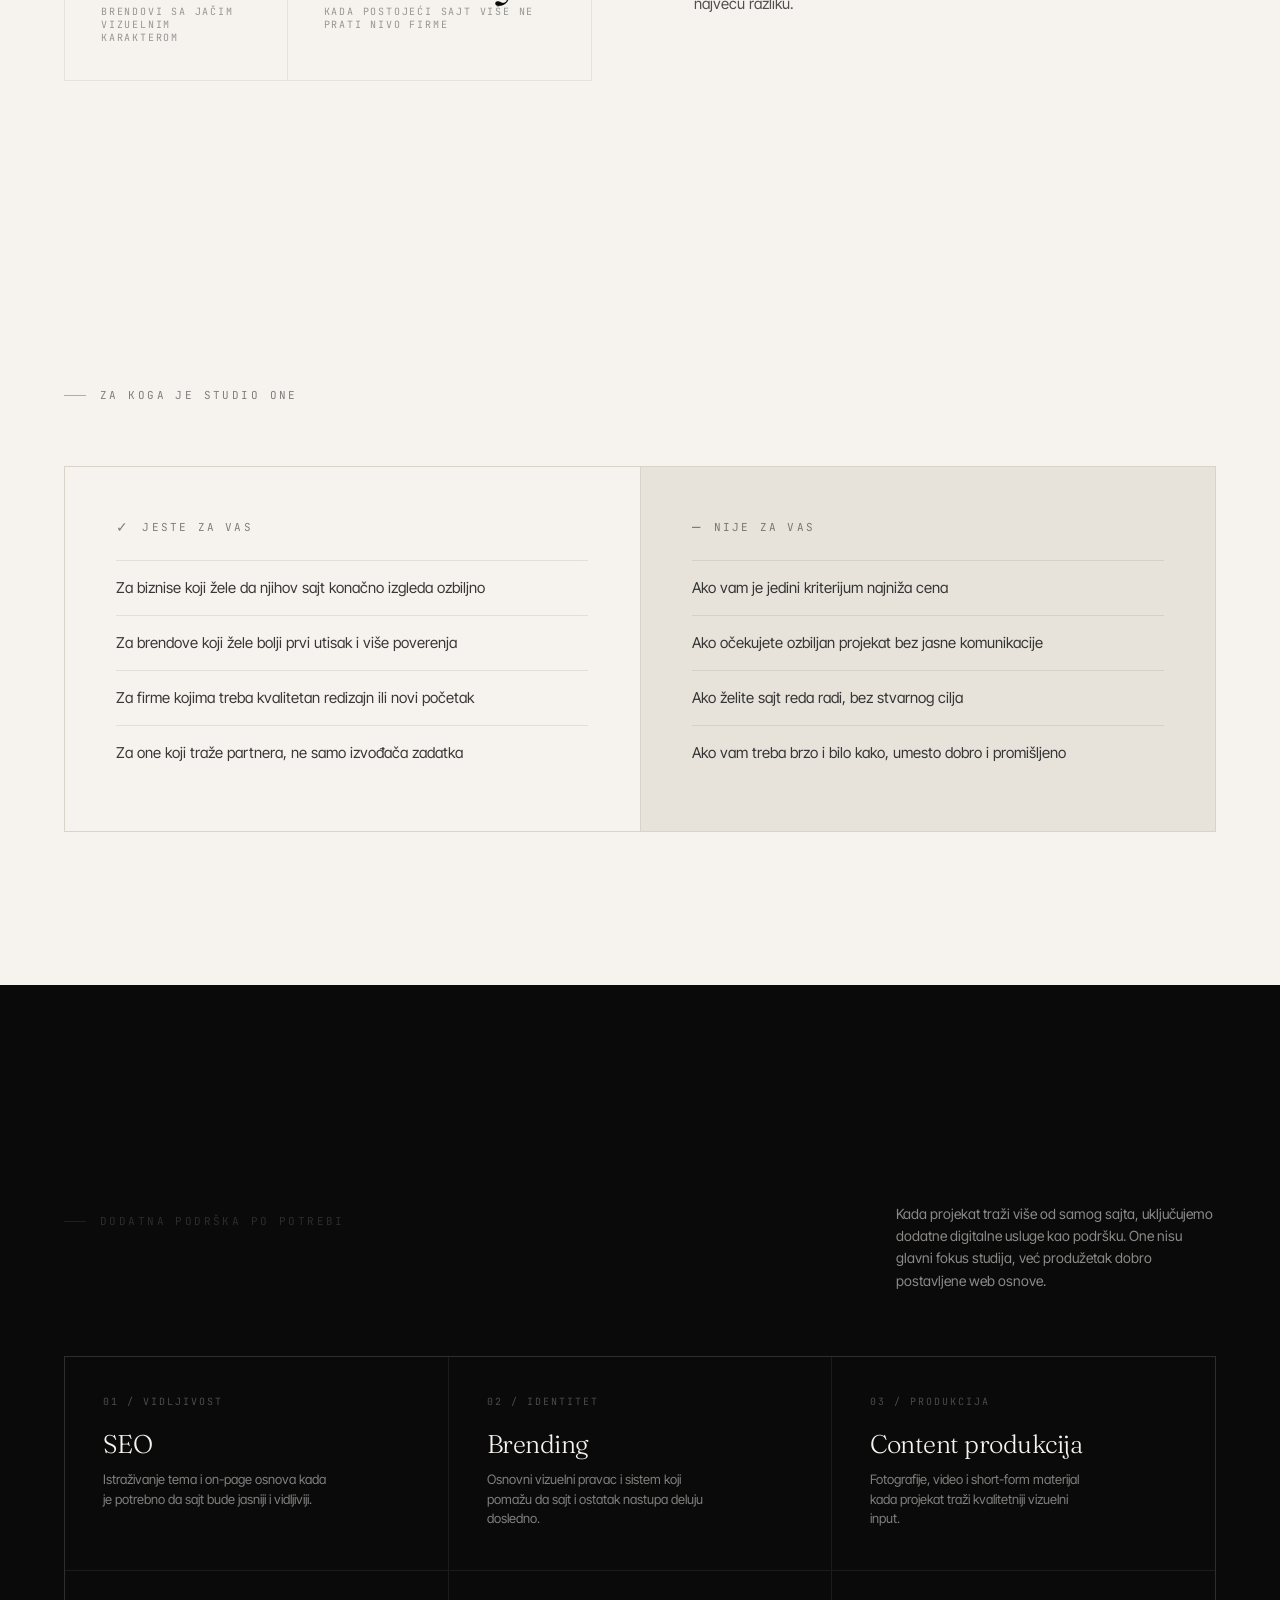
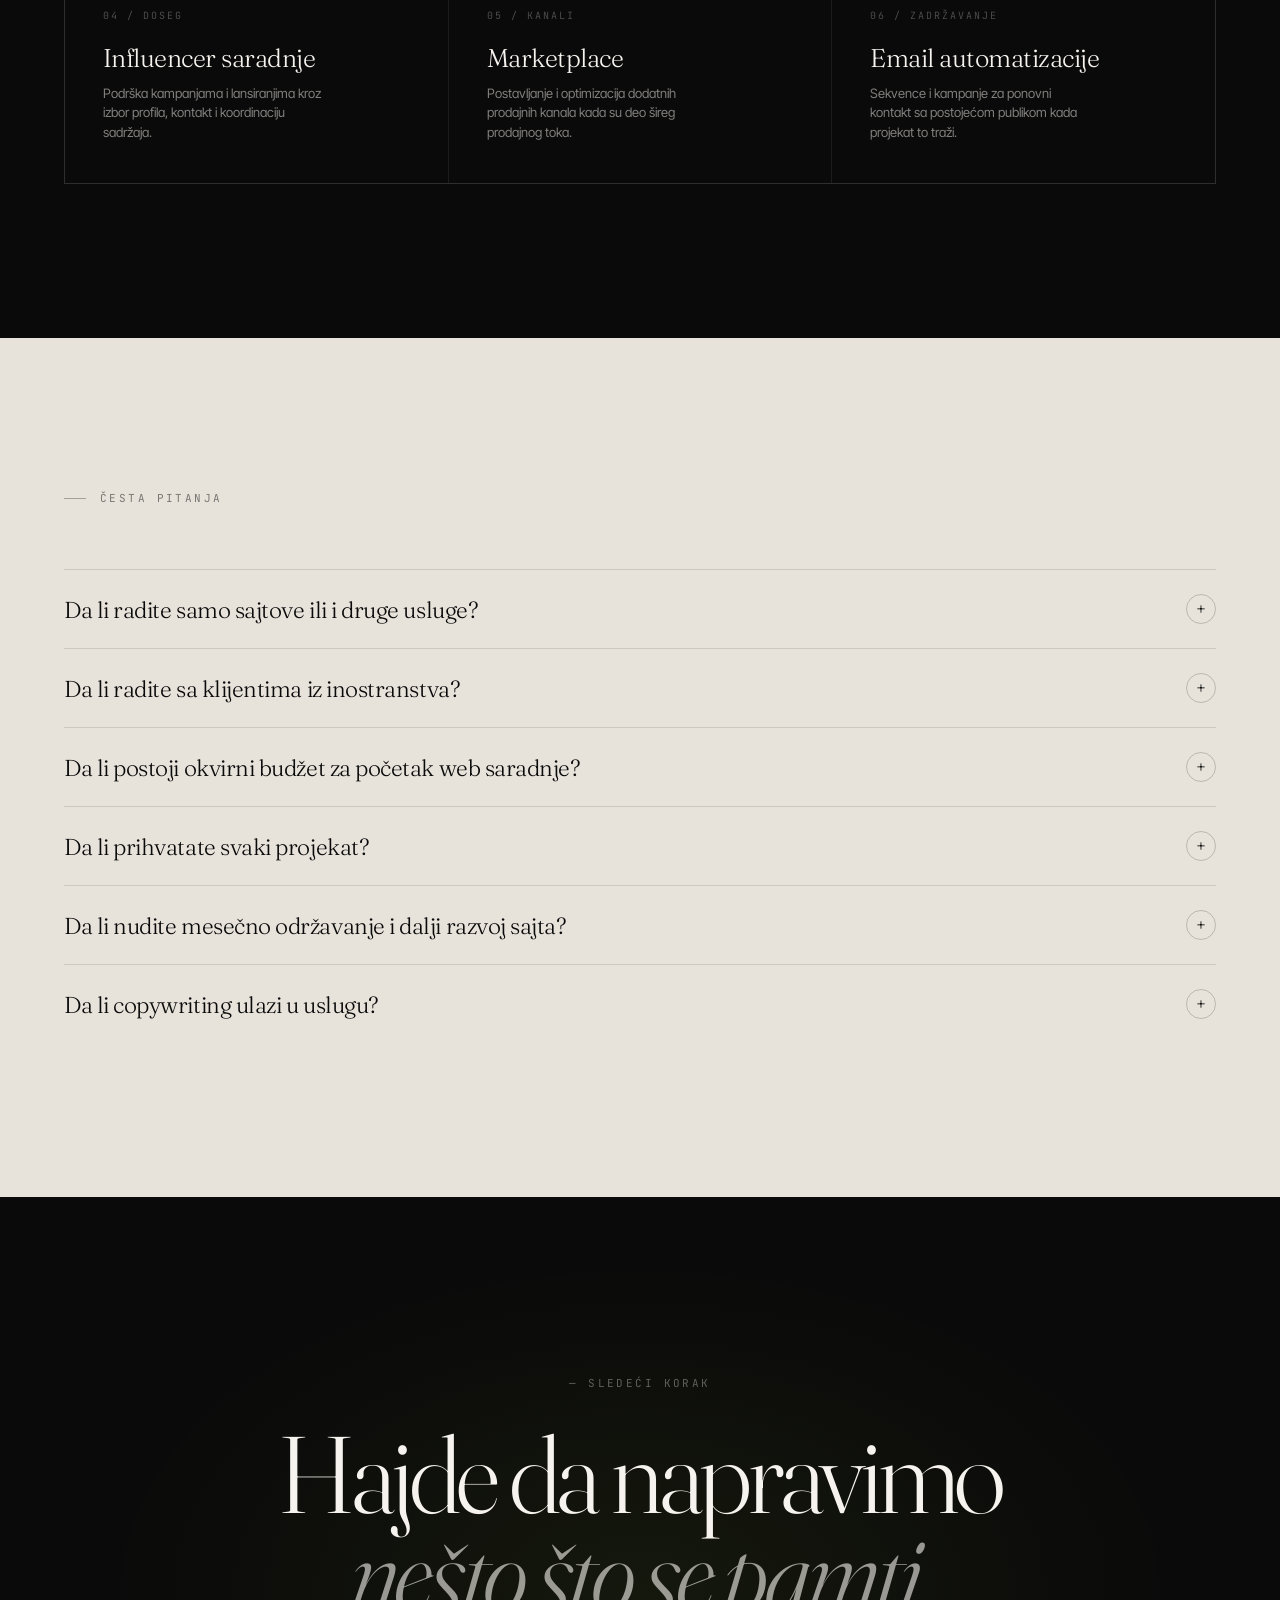
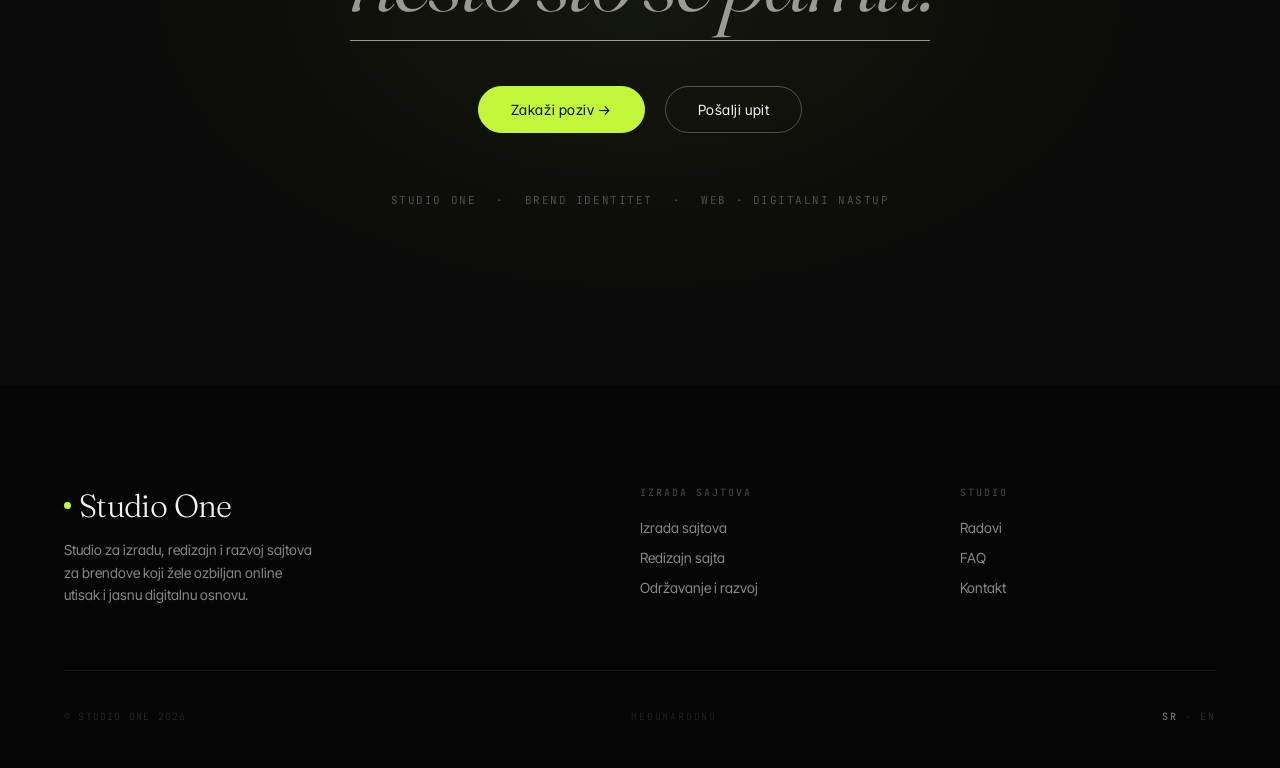
==== commit 396872f5: "Refine homepage WWD section" ====
--- a/index.html
+++ b/index.html
@@ -80,6 +80,7 @@
   <section class="hero">
     <div class="hero__bg"></div>
     <div class="hero__content">
+      <p class="hero__eyebrow"><span>— Studio One · Premium sajtovi</span></p>
       <h1 class="hero__headline">
         <span class="hero__line"><span>Gradimo sajtove</span></span>
         <span class="hero__line"><span>koji čine da</span></span>
@@ -282,12 +283,12 @@
   </section>
 
   <!-- ── WHAT WE DO (moved here) ──────────── -->
-  <section class="wwd" id="paketi">
+  <section class="wwd" id="paketi" aria-labelledby="wwdIntroTitle">
     <!-- Intro scrolls normally -->
     <div class="wwd__intro section__inner">
       <div>
         <div class="wwd__intro-label">— Naš proces</div>
-        <h2 class="wwd__intro-title">Kako <em>vodimo</em><br>brend kroz proces.</h2>
+        <h2 class="wwd__intro-title" id="wwdIntroTitle">Kako <em>vodimo</em><br>brend kroz proces.</h2>
       </div>
       <div class="wwd__intro-meta">Pet koraka<br>Od jasnoće do sistema</div>
     </div>
@@ -360,7 +361,7 @@
         </div>
 
         <!-- RIGHT: visuals -->
-        <div class="wwd-right" data-cursor="drag">
+        <div class="wwd-right">
           <div class="wwd__visuals" id="wwdVisuals">
 
             <div class="wwd__vis is-active" data-vis="1">
@@ -386,8 +387,8 @@
               </div>
             </div>
 
-            <div class="wwd__vis" data-vis="3">
-              <div class="wwd__vis-meta" style="color:rgba(246,243,238,.5)"><span>Pokret / Kadrovi</span><span>C—03</span></div>
+            <div class="wwd__vis wwd__vis--dark" data-vis="3">
+              <div class="wwd__vis-meta"><span>Pokret / Kadrovi</span><span>C—03</span></div>
               <div class="wwd-vis-v3">
                 <div class="v3__grid">
                   <div class="v3__frame" data-t="F01"><div class="v3__dot"></div></div>
--- a/css/hero.css
+++ b/css/hero.css
@@ -2,8 +2,18 @@
    HERO
    ============================================================ */
 .hero {
+  /*
+     `padding-top` reserves a safe buffer below the fixed nav (64px
+     desktop / 56px mobile) so the headline can never visually collide
+     with the nav on short landscape viewports. With justify-content:
+     flex-end the content still reads anchored to the bottom on
+     normal screens — the top padding only "activates" on short ones.
+  */
   min-height: 100svh;
-  padding: 0 var(--gutter) clamp(60px, 8vw, 120px);
+  padding:
+    calc(64px + clamp(28px, 4vw, 56px))
+    var(--gutter)
+    clamp(60px, 8vw, 120px);
   display: flex; flex-direction: column; justify-content: flex-end;
   position: relative; overflow: hidden;
 }
@@ -20,10 +30,18 @@
 }
 .hero__content { position: relative; z-index: 1; max-width: var(--max); width: 100%; }
 
+/*
+   Editorial eyebrow — mirrors the same label rhythm used on every
+   inner-page hero (.radovi-hero__label, .usluge-hero__label, etc.).
+   Inner <span> enables the same reveal-clip animation pattern as
+   .hero__line without extra JS.
+*/
 .hero__eyebrow {
   font-family: var(--font-mono);
   font-size: var(--t-xs); letter-spacing: .22em; text-transform: uppercase;
-  opacity: .5; margin-bottom: clamp(20px, 3vw, 40px); overflow: hidden;
+  opacity: .55;
+  margin: 0 0 clamp(28px, 4vw, 56px);
+  overflow: hidden;
 }
 .hero__eyebrow span { display: inline-block; }
 
@@ -31,7 +49,7 @@
   font-family: var(--font-serif); font-weight: 300;
   font-size: var(--t-2xl);
   line-height: .92; letter-spacing: -.04em;
-  max-width: 14ch; margin-bottom: clamp(40px, 5vw, 80px);
+  max-width: 14ch; margin: 0 0 clamp(44px, 5.5vw, 88px);
 }
 .hero__line { display: block; overflow: hidden; }
 .hero__line span { display: block; }
@@ -40,7 +58,7 @@
   display: grid; grid-template-columns: 1fr auto;
   align-items: flex-end; gap: 40px;
   border-top: 1px solid rgba(10,10,10,.12);
-  padding-top: clamp(20px, 2.5vw, 36px);
+  padding-top: clamp(22px, 2.5vw, 36px);
 }
 .hero__sub {
   font-size: var(--t-base); line-height: 1.55; opacity: .72; max-width: 52ch;
--- a/css/wwd.css
+++ b/css/wwd.css
@@ -33,15 +33,16 @@
 }
 
 /* ── Sticky scroll driver ─────────────────
-   Height = 100vh (one visible screen)
-   + 5 × scroll-distance per step
-   We give ~90vh per step = 450vh
-   Total outer = 100vh + 450vh = 550vh       */
+   Total outer = 100svh (one visible screen of sticky) + 400svh driver
+                = 5 steps × 80svh each.
+   Previously 500svh — cut back to 400svh to reclaim a full viewport of
+   vertical real estate without losing cinematic pacing. The overlap
+   fade-range (driven in JS) still gives each step ~50vh of transition.
+───────────────────────────────────────── */
 .wwd-outer {
   position: relative;
-  height: calc(100vh  + 500vh);   /* vh fallback for browsers without svh */
-  height: calc(100svh + 500svh);  /* svh preferred — trims iOS chrome safely */
-  /* 100svh = sticky viewport height, 500svh = 5 steps × 100svh each */
+  height: calc(100vh  + 400vh);   /* vh fallback for browsers without svh */
+  height: calc(100svh + 400svh);  /* svh preferred — trims iOS chrome safely */
 }
 
 /* ── Sticky panel pins to viewport ───────── */
@@ -92,11 +93,23 @@
 }
 .wwd__dot.is-active { opacity: 1; }
 .wwd__dot.is-active .wwd__dot-line { width: 36px; }
-
-/* Text panels */
-.wwd__panels { position: relative; min-height: 300px; }
+.wwd__dot:focus-visible {
+  outline: 1px solid currentColor;
+  outline-offset: 6px;
+  opacity: 1;
+}
+
+/* ── Text panels ──────────────────────────
+   Desktop (≥961px) uses a CSS grid single-cell stack so all panels
+   share the same grid area. The container auto-sizes to the tallest
+   panel (no min-height scaffold) and JS drives opacity/transform for
+   the overlap transition. Tablet (768–960) resets to block flow for
+   the stacked fallback; mobile (≤767) overrides to flex in
+   responsive.css for the horizontal snap rail.
+─────────────────────────────────────────── */
+.wwd__panels { position: relative; }
 .wwd__panel {
-  position: absolute; inset: 0;
+  /* Default (mobile/tablet) — block flow */
   opacity: 0; transform: translateY(22px);
   /* No CSS transition — JS drives opacity/transform directly for cinematic overlap */
   pointer-events: none;
@@ -152,7 +165,7 @@
 }
 
 .wwd__vis {
-  position: absolute; inset: 0;
+  /* Default (mobile/tablet) — JS hides this stage entirely via .wwd-right */
   opacity: 0; transform: scale(1.035);
   /* No CSS transition — JS drives opacity/transform directly for cinematic overlap */
   pointer-events: none;
@@ -165,11 +178,18 @@
   letter-spacing: .18em; text-transform: uppercase; opacity: .5;
   margin-bottom: clamp(14px, 2vw, 24px);
 }
+/*
+   Dark visual variant — was previously an inline style="color:..."
+   on the panel-3 meta row. Lifted into a modifier so markup stays
+   clean and the declaration is scoped + reusable.
+*/
+.wwd__vis--dark .wwd__vis-meta { color: rgba(246,243,238,.5); }
 
 /* ── Visual 1: Identity ───────────────────── */
-.wwd-vis-v1 { flex: 1; display: flex; flex-direction: column; background: linear-gradient(180deg,#F6F3EE,#EEE8DD); color: #0A0A0A; margin: -22px -44px -22px -44px; padding: 22px 44px; }
-@media (max-width: 960px) {
-  .wwd-vis-v1 { margin: -20px; padding: 20px; }
+.wwd-vis-v1 {
+  flex: 1; display: flex; flex-direction: column;
+  background: linear-gradient(180deg,#F6F3EE,#EEE8DD); color: #0A0A0A;
+  margin: -22px -44px; padding: 22px 44px;
 }
 .v1__mark {
   font-family: var(--font-serif); font-weight: 400; font-style: normal;
@@ -191,8 +211,11 @@
 }
 
 /* ── Visual 2: Web mockup ─────────────────── */
-.wwd-vis-v2 { flex: 1; display: flex; flex-direction: column; background: #E9E4DB; color: #0A0A0A; margin: -22px -44px -22px -44px; padding: 22px 44px; }
-@media (max-width: 960px) { .wwd-vis-v2 { margin: -20px; padding: 20px; } }
+.wwd-vis-v2 {
+  flex: 1; display: flex; flex-direction: column;
+  background: #E9E4DB; color: #0A0A0A;
+  margin: -22px -44px; padding: 22px 44px;
+}
 .v2__browser { background:#fff; border:1px solid rgba(10,10,10,.08); border-radius:3px; flex:1; display:flex; flex-direction:column; overflow:hidden; }
 .v2__bar { height:24px; border-bottom:1px solid rgba(10,10,10,.06); display:flex; align-items:center; gap:5px; padding:0 10px; font-family:var(--font-mono); font-size:9px; opacity:.4; }
 .v2__bar i { width:6px; height:6px; border-radius:50%; background:rgba(10,10,10,.15); }
@@ -206,8 +229,11 @@
 .v2__cta { border:1px solid #0A0A0A; padding:8px 14px; border-radius:999px; opacity:1; }
 
 /* ── Visual 3: Motion frames ──────────────── */
-.wwd-vis-v3 { flex:1; display:flex; flex-direction:column; background:#0E0E0D; color:#F6F3EE; margin:-22px -44px -22px -44px; padding:22px 44px; }
-@media (max-width:960px) { .wwd-vis-v3 { margin:-20px; padding:20px; } }
+.wwd-vis-v3 {
+  flex: 1; display: flex; flex-direction: column;
+  background: #0E0E0D; color: #F6F3EE;
+  margin: -22px -44px; padding: 22px 44px;
+}
 .v3__grid { flex:1; display:grid; grid-template-columns:repeat(3,1fr); grid-template-rows:repeat(2,1fr); gap:7px; }
 .v3__frame { position:relative; border:1px solid rgba(246,243,238,.1); display:flex; align-items:center; justify-content:center; overflow:hidden; }
 .v3__frame::before { content:attr(data-t); position:absolute; top:7px; left:8px; font-family:var(--font-mono); font-size:9px; letter-spacing:.12em; opacity:.38; }
@@ -222,8 +248,11 @@
 .v3__tl-labels { display:flex; justify-content:space-between; margin-top:7px; font-family:var(--font-mono); font-size:9px; letter-spacing:.14em; opacity:.4; }
 
 /* ── Visual 4: Editorial ─────────────────── */
-.wwd-vis-v4 { flex:1; display:flex; flex-direction:column; background:#D9D4C9; color:#0A0A0A; margin:-22px -44px -22px -44px; padding:22px 44px; }
-@media (max-width:960px) { .wwd-vis-v4 { margin:-20px; padding:20px; } }
+.wwd-vis-v4 {
+  flex: 1; display: flex; flex-direction: column;
+  background: #D9D4C9; color: #0A0A0A;
+  margin: -22px -44px; padding: 22px 44px;
+}
 .v4__eye { font-family:var(--font-mono); font-size:10px; letter-spacing:.2em; text-transform:uppercase; opacity:.5; }
 .v4__lede { font-family:var(--font-serif); font-weight:300; font-size:clamp(18px,2.6vw,34px); line-height:1.05; letter-spacing:-.02em; margin-top:14px; max-width:18ch; }
 .v4__lede em { font-style:italic; opacity:.65; }
@@ -232,8 +261,11 @@
 .v4__btn { border:1px solid #0A0A0A; padding:9px 18px; border-radius:999px; }
 
 /* ── Visual 5: System ────────────────────── */
-.wwd-vis-v5 { flex:1; display:flex; flex-direction:column; background:#F1EEE8; color:#0A0A0A; margin:-22px -44px -22px -44px; padding:22px 44px; }
-@media (max-width:960px) { .wwd-vis-v5 { margin:-20px; padding:20px; } }
+.wwd-vis-v5 {
+  flex: 1; display: flex; flex-direction: column;
+  background: #F1EEE8; color: #0A0A0A;
+  margin: -22px -44px; padding: 22px 44px;
+}
 .v5__set { flex:1; display:grid; grid-template-columns:2fr 1fr; gap:12px; }
 .v5__desk, .v5__mob { background:#fff; border:1px solid rgba(10,10,10,.07); border-radius:3px; overflow:hidden; display:flex; flex-direction:column; }
 .v5__tbar { height:17px; border-bottom:1px solid rgba(10,10,10,.05); display:flex; align-items:center; gap:4px; padding:0 7px; }
@@ -247,20 +279,28 @@
 .v5__mob .v5__h { font-size:11px; }
 .v5__tokens { margin-top:12px; display:flex; justify-content:space-between; font-family:var(--font-mono); font-size:9px; letter-spacing:.14em; text-transform:uppercase; opacity:.45; }
 
-/* ── Desktop safety net ──────────────────────
-   The desktop scroll animation relies entirely on JS inline styles.
-   If JS hasn't run yet (slow network, parse delay) the sticky area
-   would be blank — the first panel + visual must always be visible
-   as a CSS baseline.  Once update() runs it overrides with inline
-   opacity/transform on every panel, so this never fights the JS.
-────────────────────────────────────────────────────────────────── */
+/* ── Desktop (≥961px) — sticky scroll engine ─────────────────
+   Grid-stack replaces the old `position: absolute; inset: 0` pattern:
+   every panel/visual shares grid-column:1 / grid-row:1, so the
+   container auto-sizes to the tallest child. No min-height scaffold,
+   no abs-positioning, same overlap behaviour driven by JS opacity.
+
+   The :first-child baseline is the desktop safety net — if JS hasn't
+   run yet (slow network, parse delay), the first panel + visual are
+   visible. Once update() runs it overrides with inline styles.
+──────────────────────────────────────────────────────────────── */
 @media (min-width: 961px) {
+  .wwd__panels  { display: grid; }
+  .wwd__panels > .wwd__panel { grid-column: 1; grid-row: 1; }
   .wwd__panel:first-child {
     opacity: 1;
     transform: translateY(0);
     visibility: visible;
     pointer-events: auto;
   }
+
+  .wwd__visuals { display: grid; }
+  .wwd__visuals > .wwd__vis { grid-column: 1; grid-row: 1; }
   .wwd__vis:first-child {
     opacity: 1;
     transform: scale(1);
@@ -268,7 +308,11 @@
   }
 }
 
-/* ── Mobile fallback ─────────────────────── */
+/* ── Tablet + mobile fallback (≤960px) ─────
+   Sticky engine off; panels read as stacked editorial blocks.
+   Mobile (≤767) further overrides to a horizontal snap rail in
+   responsive.css — those overrides come after this block.
+─────────────────────────────────────────── */
 @media (max-width: 960px) {
   .wwd-outer { height: auto; }
   .wwd-sticky {
@@ -289,11 +333,11 @@
   .wwd__dots {
     flex-direction: row; flex-wrap: wrap;
     gap: 8px 16px; margin-bottom: 0;
-    display: none; /* Hide dots on mobile — panels show as blocks */
-  }
-  .wwd__panels { position: static; min-height: auto; }
+    display: none; /* Hide dots on tablet — panels show as stacked blocks */
+  }
+  .wwd__panels { position: static; }
   .wwd__panel {
-    position: static; opacity: 1; transform: none;
+    opacity: 1; transform: none;
     padding: clamp(40px, 8vw, 80px) 0;
     border-top: 1px solid rgba(10,10,10,.1);
     pointer-events: auto;
@@ -301,4 +345,31 @@
   .wwd__panel:first-child { border-top: none; padding-top: 24px; }
   .wwd-right { display: none; }
   .wwd__micro { grid-template-columns: repeat(2, minmax(0,1fr)); }
-}
+
+  /*
+     Consolidated visual-mockup reset (previously repeated 5×, once per
+     .wwd-vis-vN). All mockups use the same -22px / -44px desktop offset
+     to break out of .wwd__vis padding — at this breakpoint we collapse
+     that to a shared -20px/20px rhythm.
+  */
+  .wwd-vis-v1,
+  .wwd-vis-v2,
+  .wwd-vis-v3,
+  .wwd-vis-v4,
+  .wwd-vis-v5 {
+    margin: -20px;
+    padding: 20px;
+  }
+}
+
+/* ── Reduced motion ─────────────────────────
+   Users who've opted out of motion get a calmer experience:
+   - sticky bg transitions are disabled (instant tone flip)
+   - JS respects the same flag and snap-activates instead of tweening
+   (see js/wwd.js :: prefersReducedMotion)
+───────────────────────────────────────────── */
+@media (prefers-reduced-motion: reduce) {
+  .wwd-sticky { transition: none; }
+  .wwd__dot,
+  .wwd__dot-line { transition: none; }
+}
--- a/css/responsive.css
+++ b/css/responsive.css
@@ -63,6 +63,10 @@
   /* hero__stats are already hidden via hero.css at 1199px */
   .hero__headline {
     font-size: clamp(52px,9vw,110px);
+    margin-bottom: clamp(36px,5vw,64px);
+  }
+  .hero__eyebrow {
+    margin-bottom: clamp(22px,3.5vw,40px);
   }
 
   /* ── Packages intro ──────────────────────── */
@@ -166,7 +170,14 @@
   /* ══ HOMEPAGE ═══════════════════════════════════════════ */
 
   /* ── Hero ─────────────────────────────────── */
+  /*
+     Rebalance the vertical padding for mobile: top buffer is already
+     handled by hero.css (calc(64px + …)); here we also reduce the
+     bottom padding so the headline sits with more intentional weight
+     on short phones without crowding the marquee below.
+  */
   .hero {
+    padding-top: calc(56px + clamp(24px,5vw,44px));
     padding-bottom: clamp(48px,8vw,80px);
   }
   .hero__headline {
@@ -254,10 +265,16 @@
     flex-shrink: 0;
     flex-direction: column;
     align-items: flex-start;
+    justify-content: center;
+    min-height: 44px;            /* guarantee tap size on iOS */
     gap: 5px;
     padding-right: clamp(18px,4vw,28px);
     font-size: 9px;
     cursor: pointer;
+  }
+  .wwd__dot:focus-visible {
+    outline: 1px solid currentColor;
+    outline-offset: 4px;
   }
   .wwd__dot-line {
     width: 16px;
@@ -793,6 +810,25 @@
   .hero__sub {
     font-size: 14px;
   }
+  /*
+     Full-width primary CTA at ≤479px — mirrors the CTA band and
+     kontakt submit patterns already used site-wide. Ghost link sits
+     centered underneath so the hierarchy reads cleanly on phones.
+  */
+  .hero__actions {
+    flex-direction: column;
+    align-items: stretch;
+    width: 100%;
+    gap: 14px;
+  }
+  .hero__actions .btn-primary {
+    width: 100%;
+    justify-content: center;
+  }
+  .hero__actions .btn-ghost {
+    justify-content: center;
+    text-align: center;
+  }
 
   /* ── Manifesto ────────────────────────────── */
   .manifesto__title {
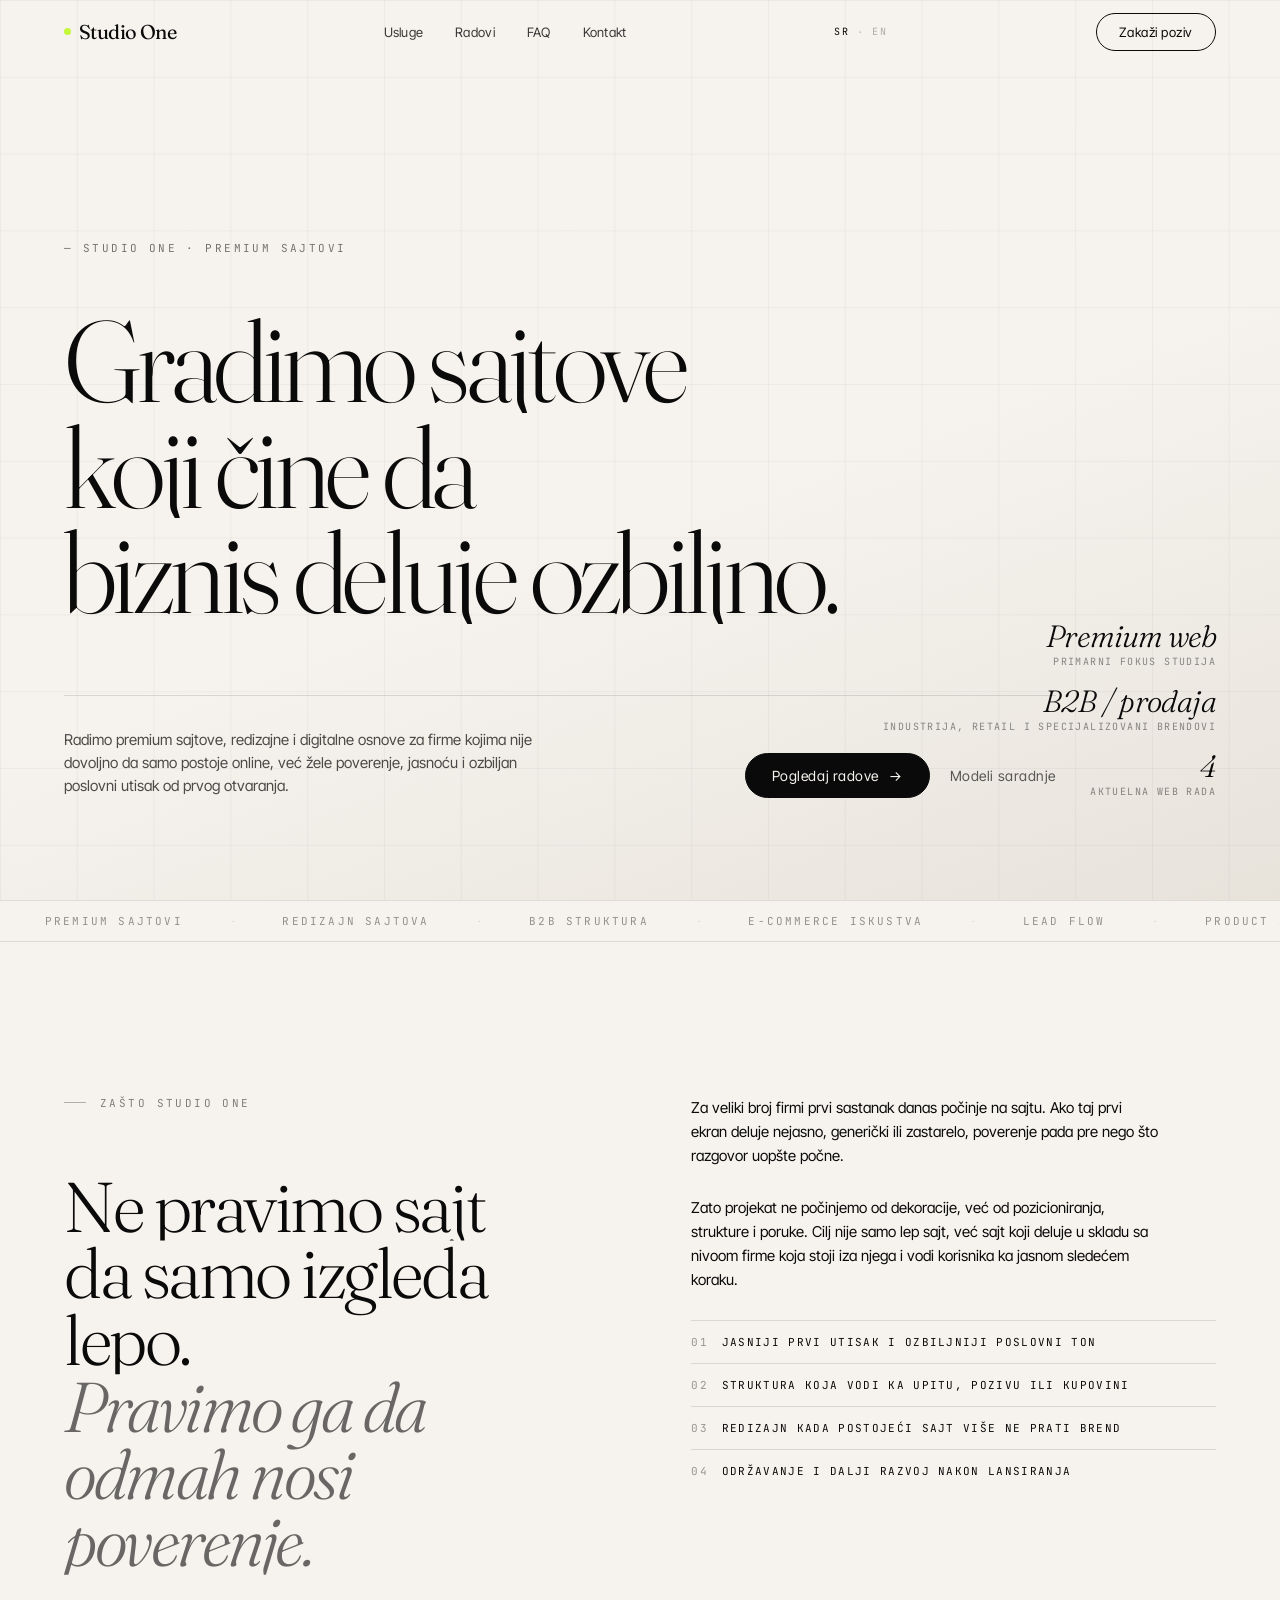
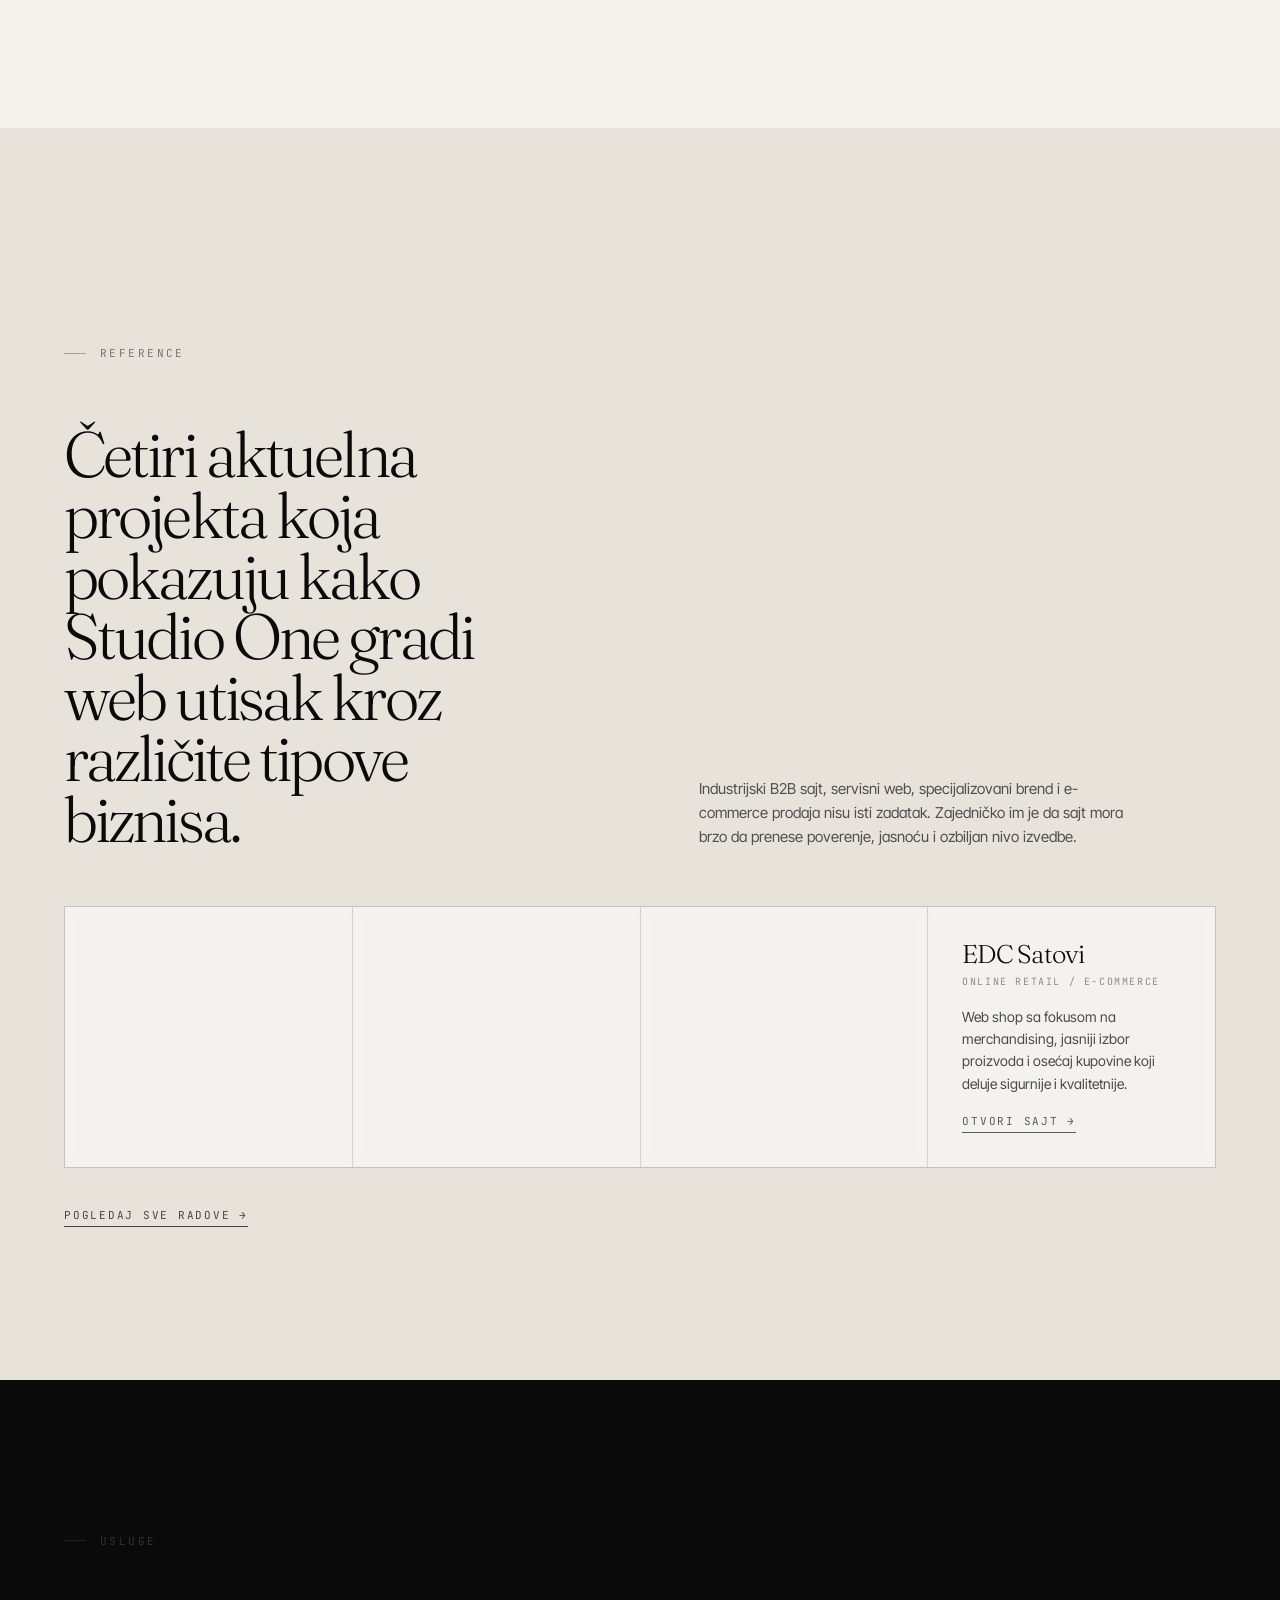
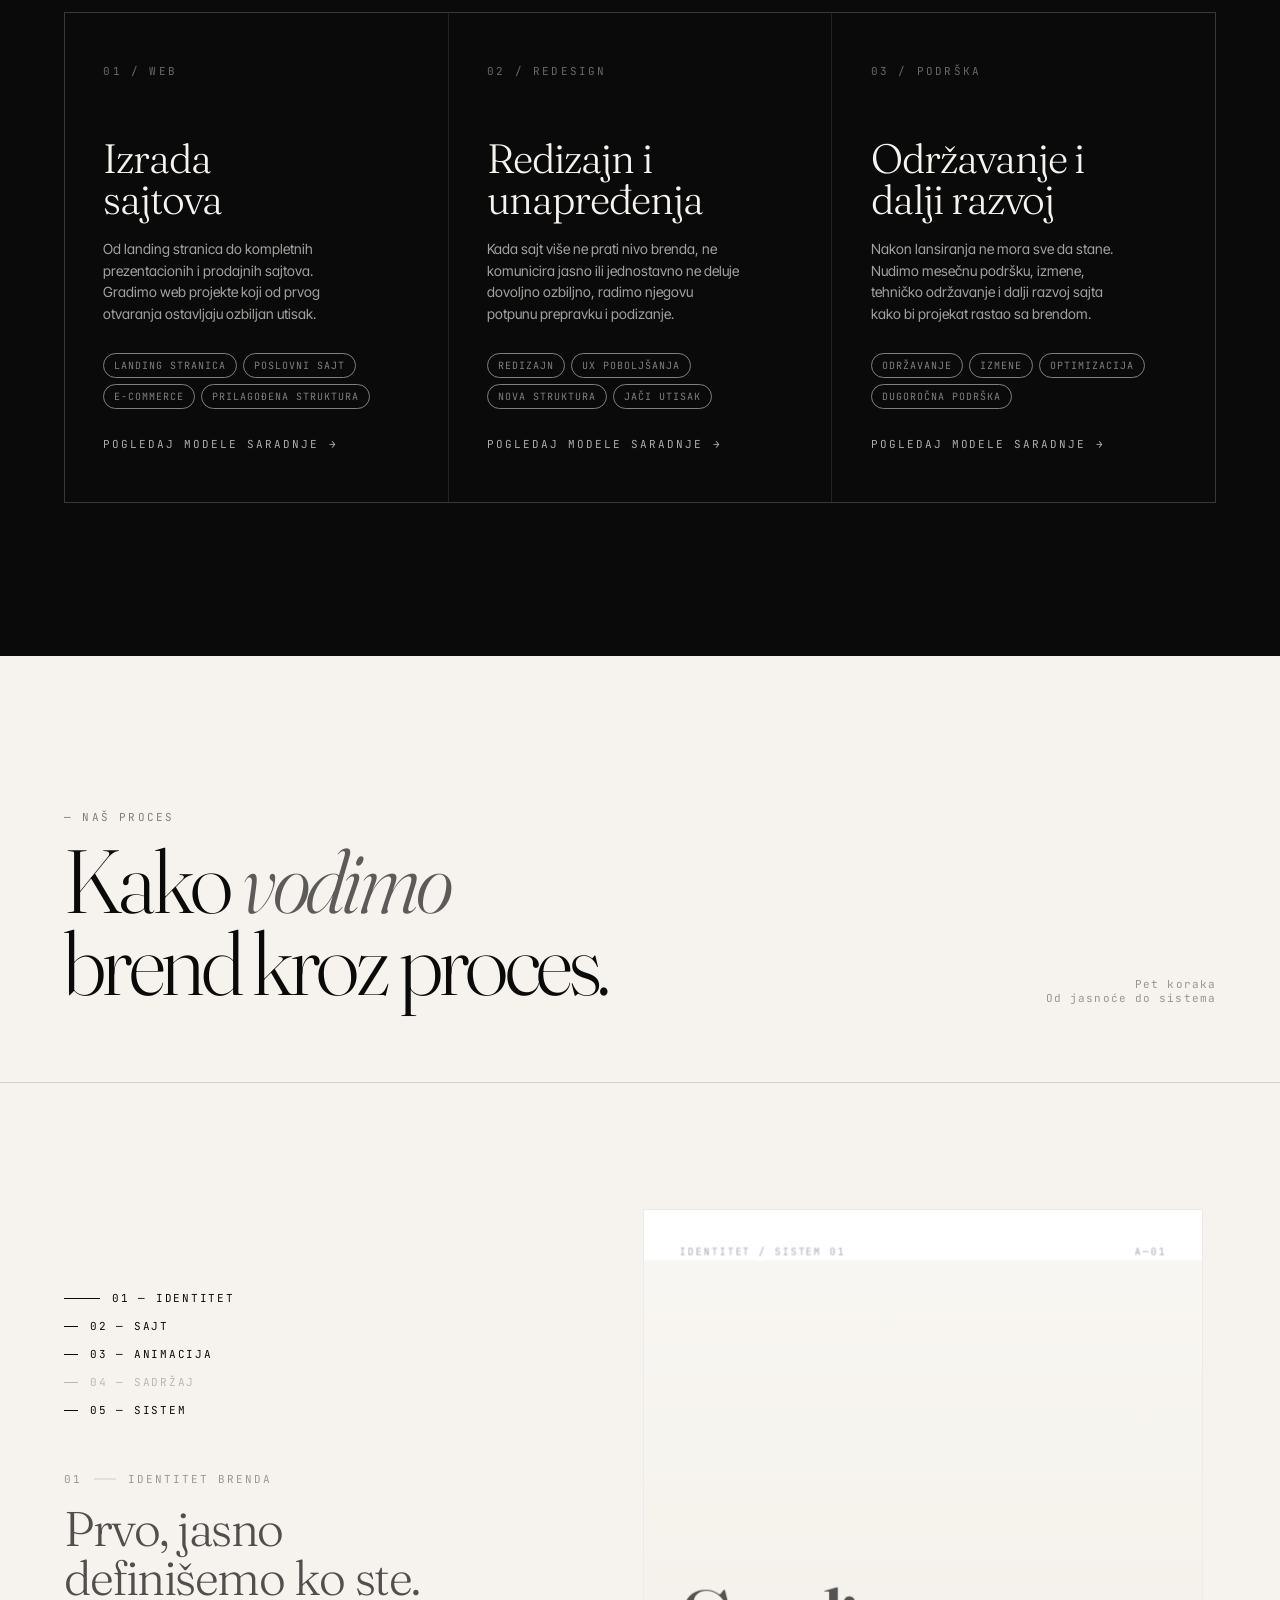
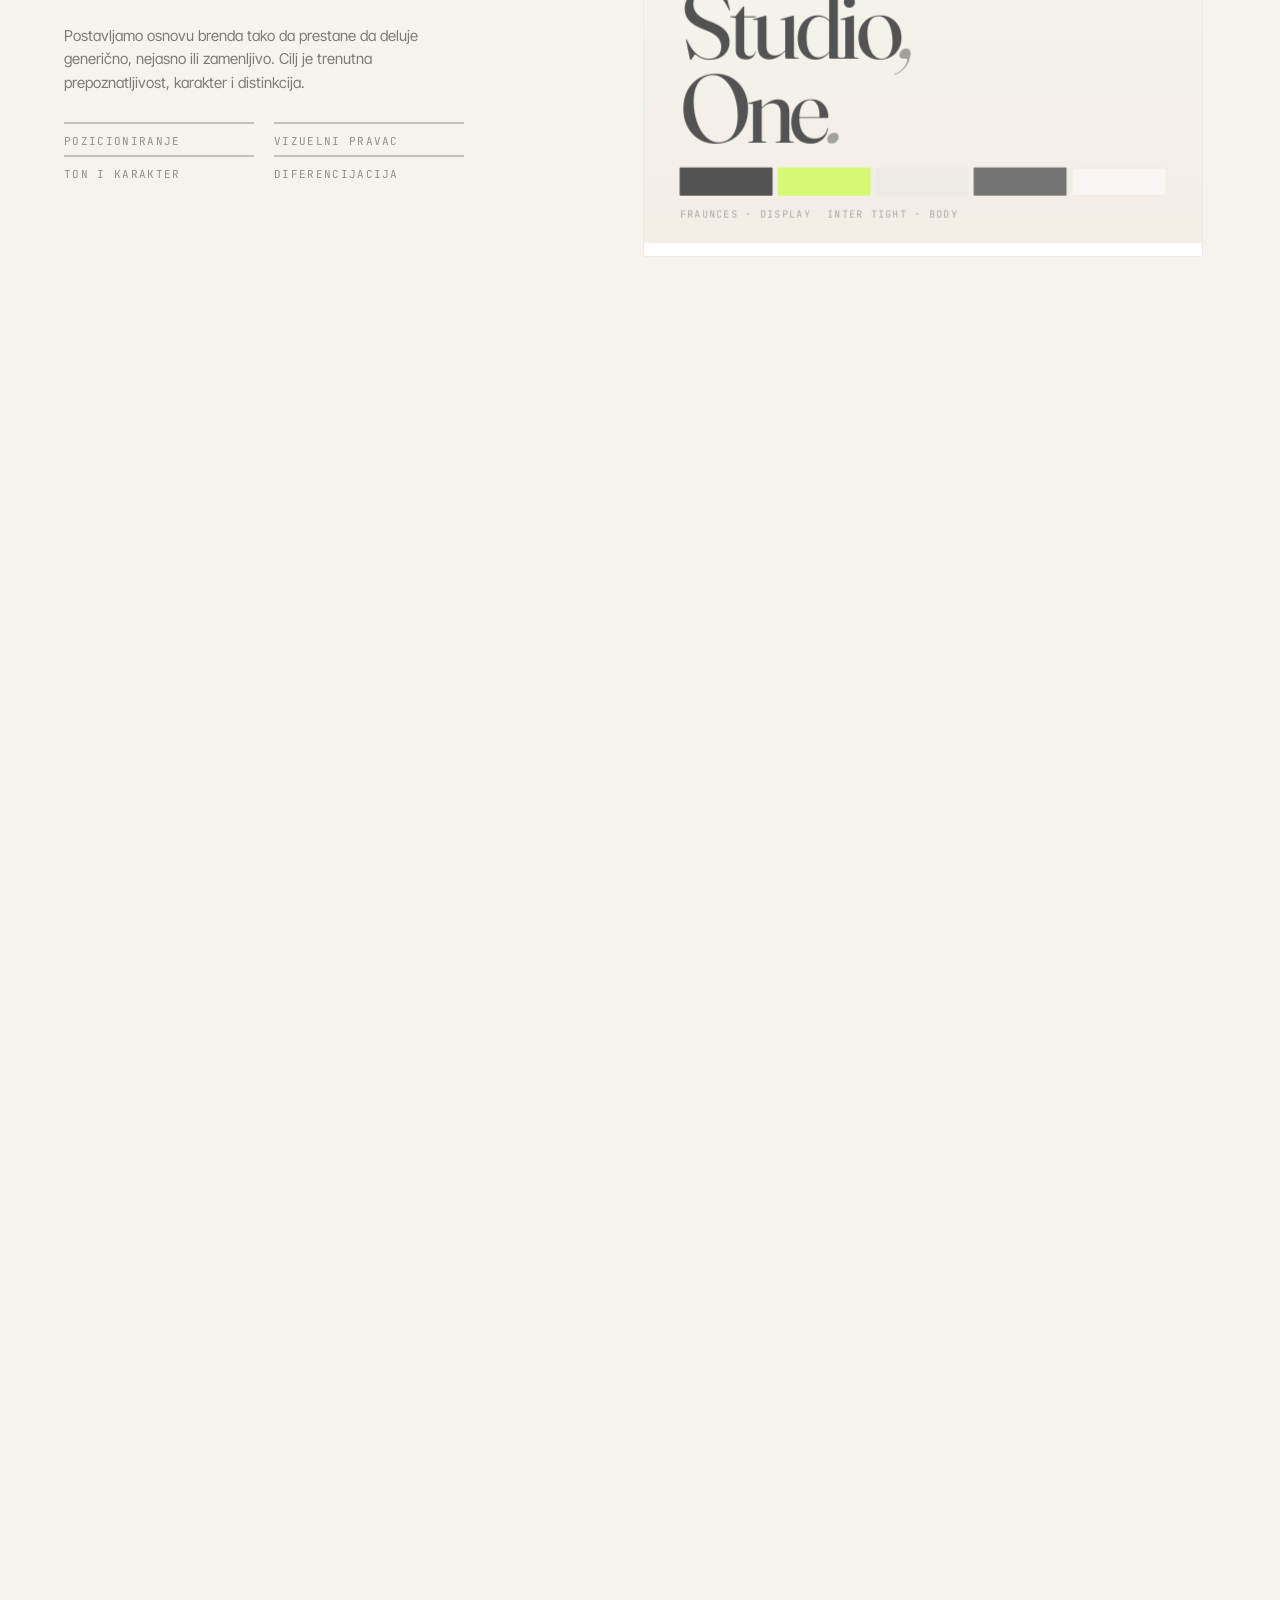
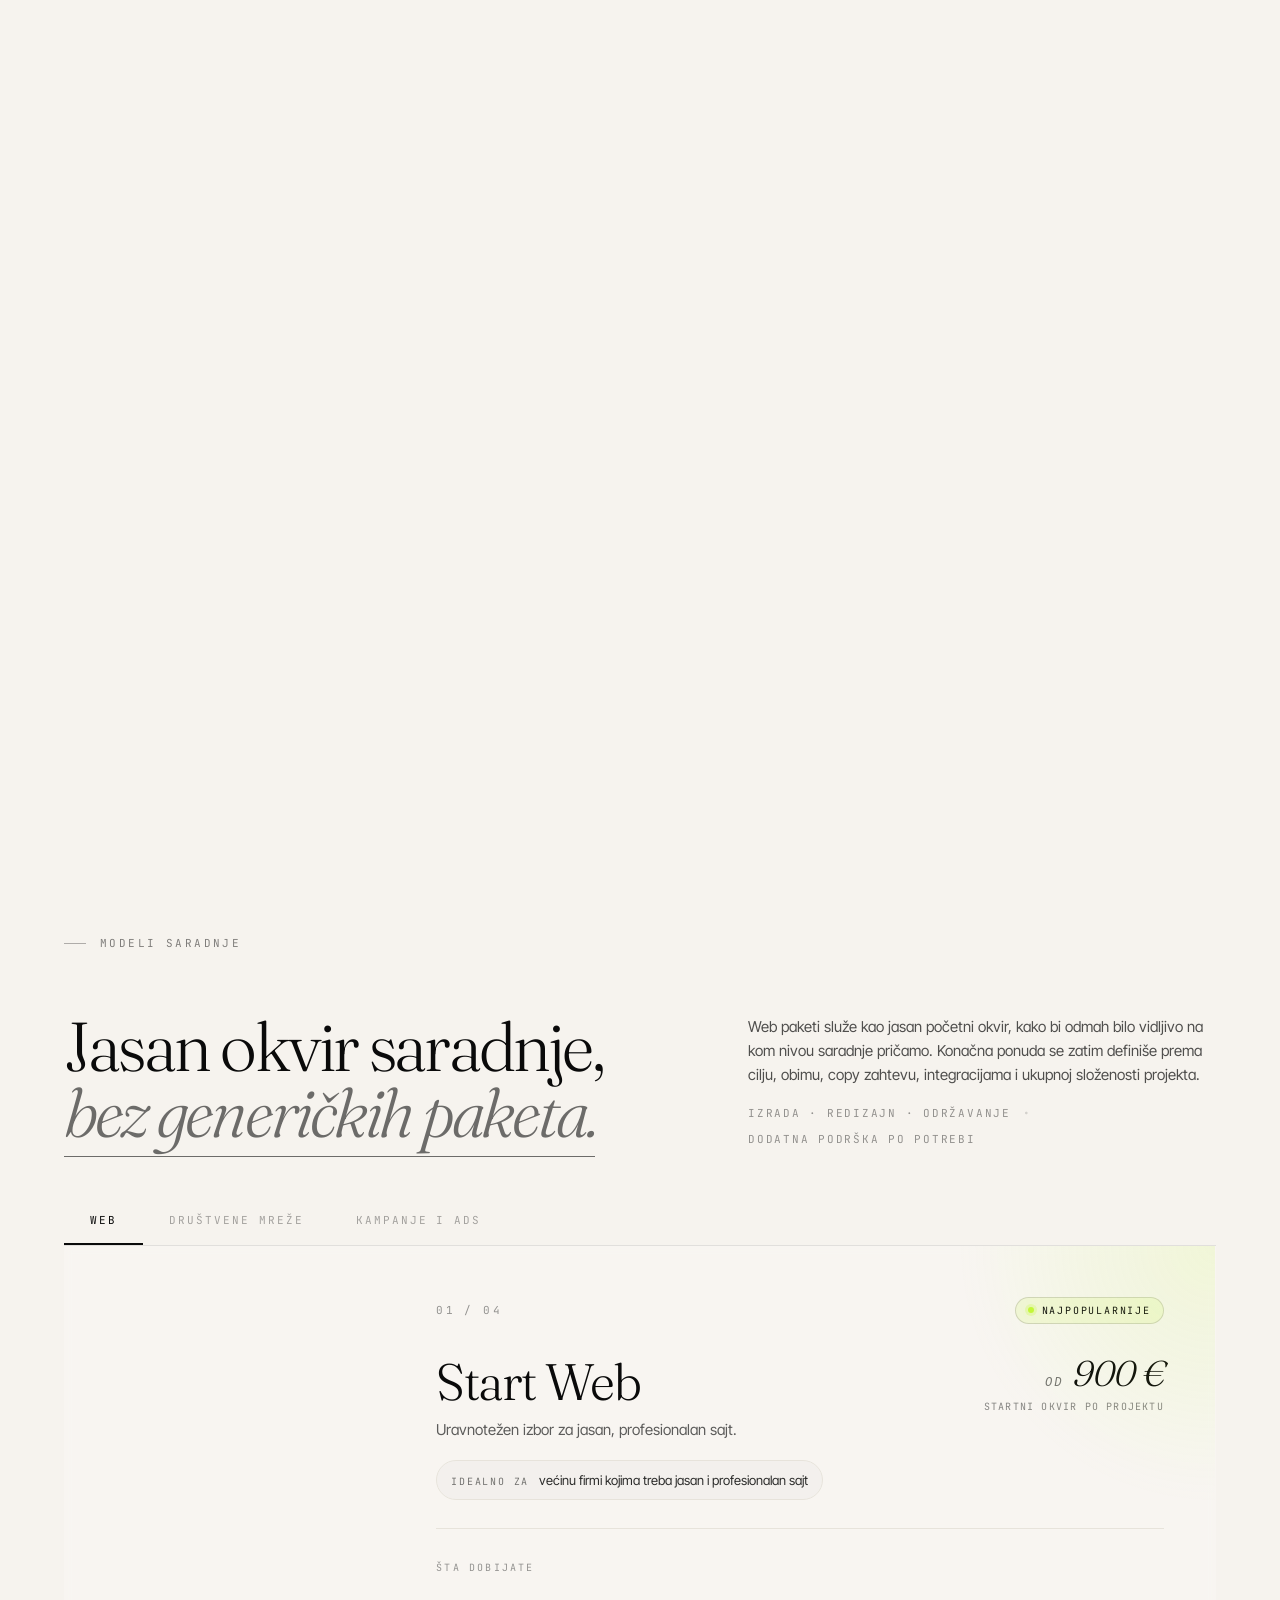
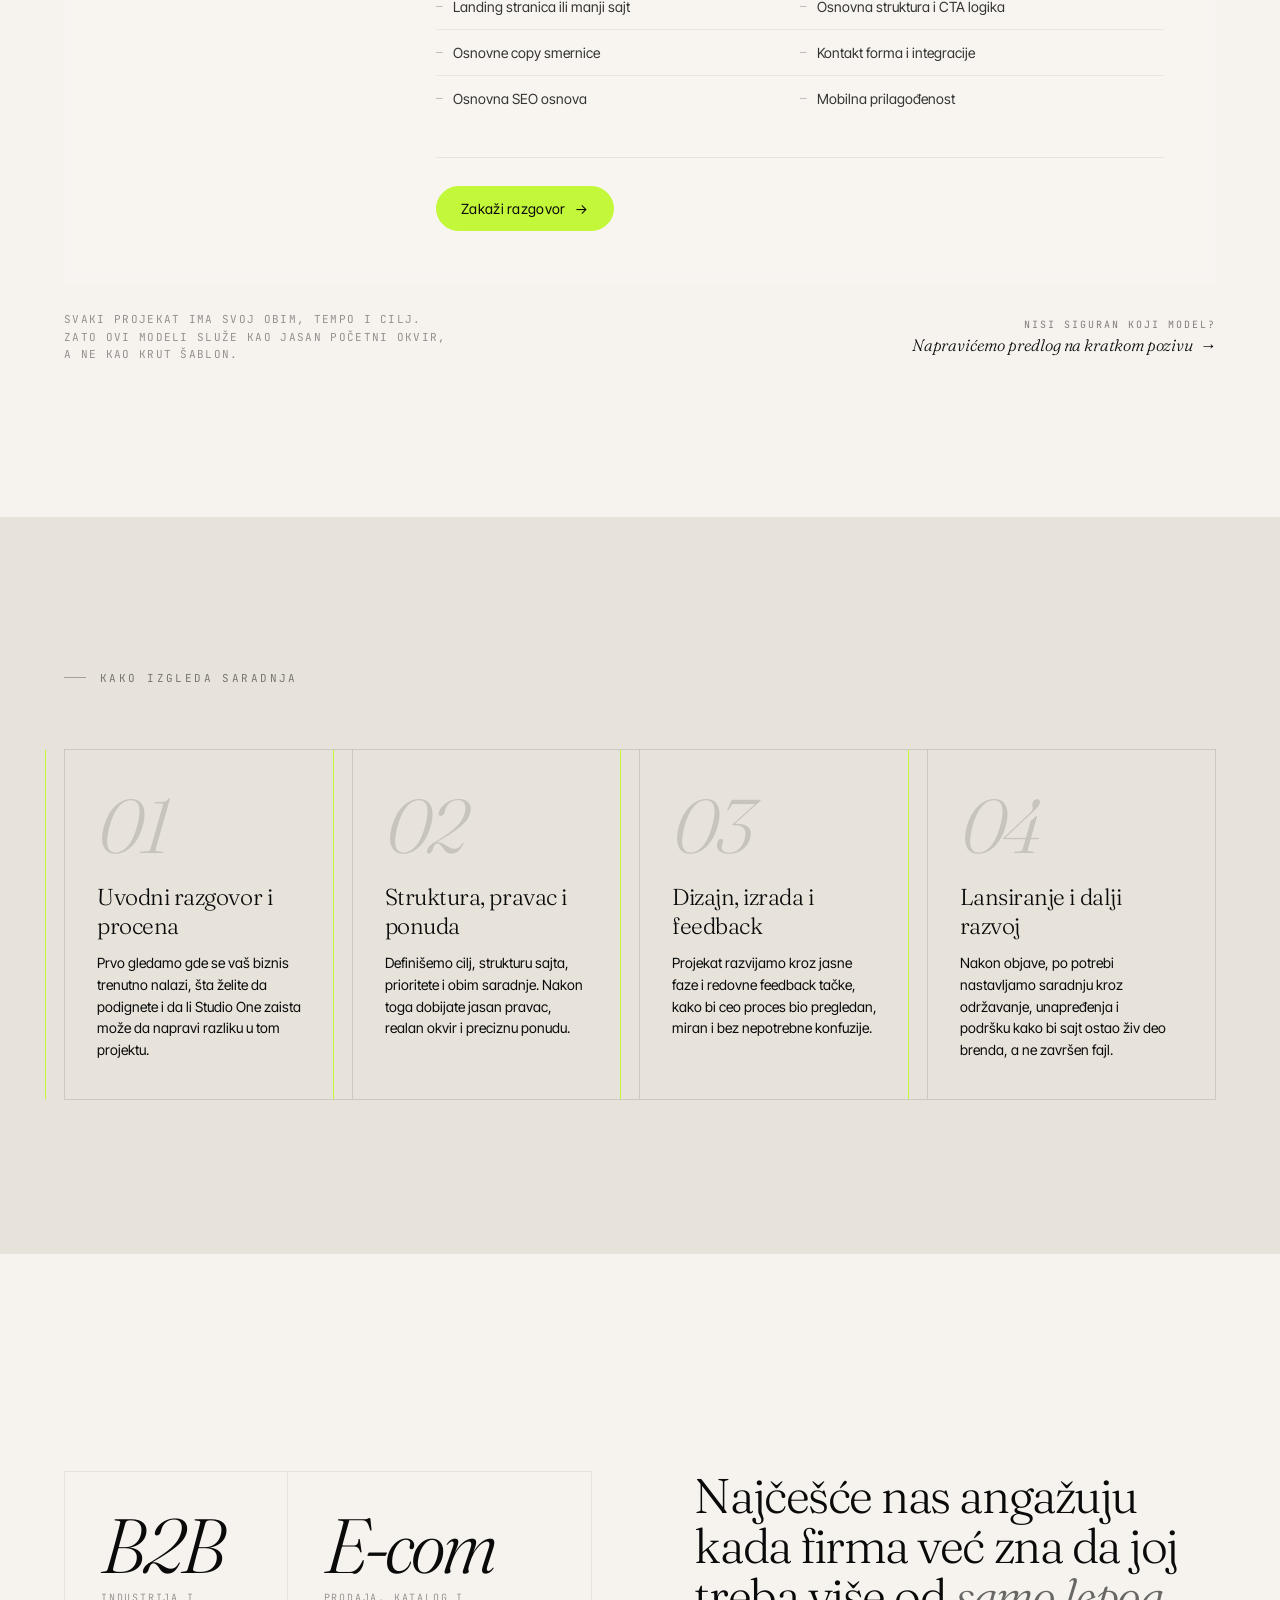
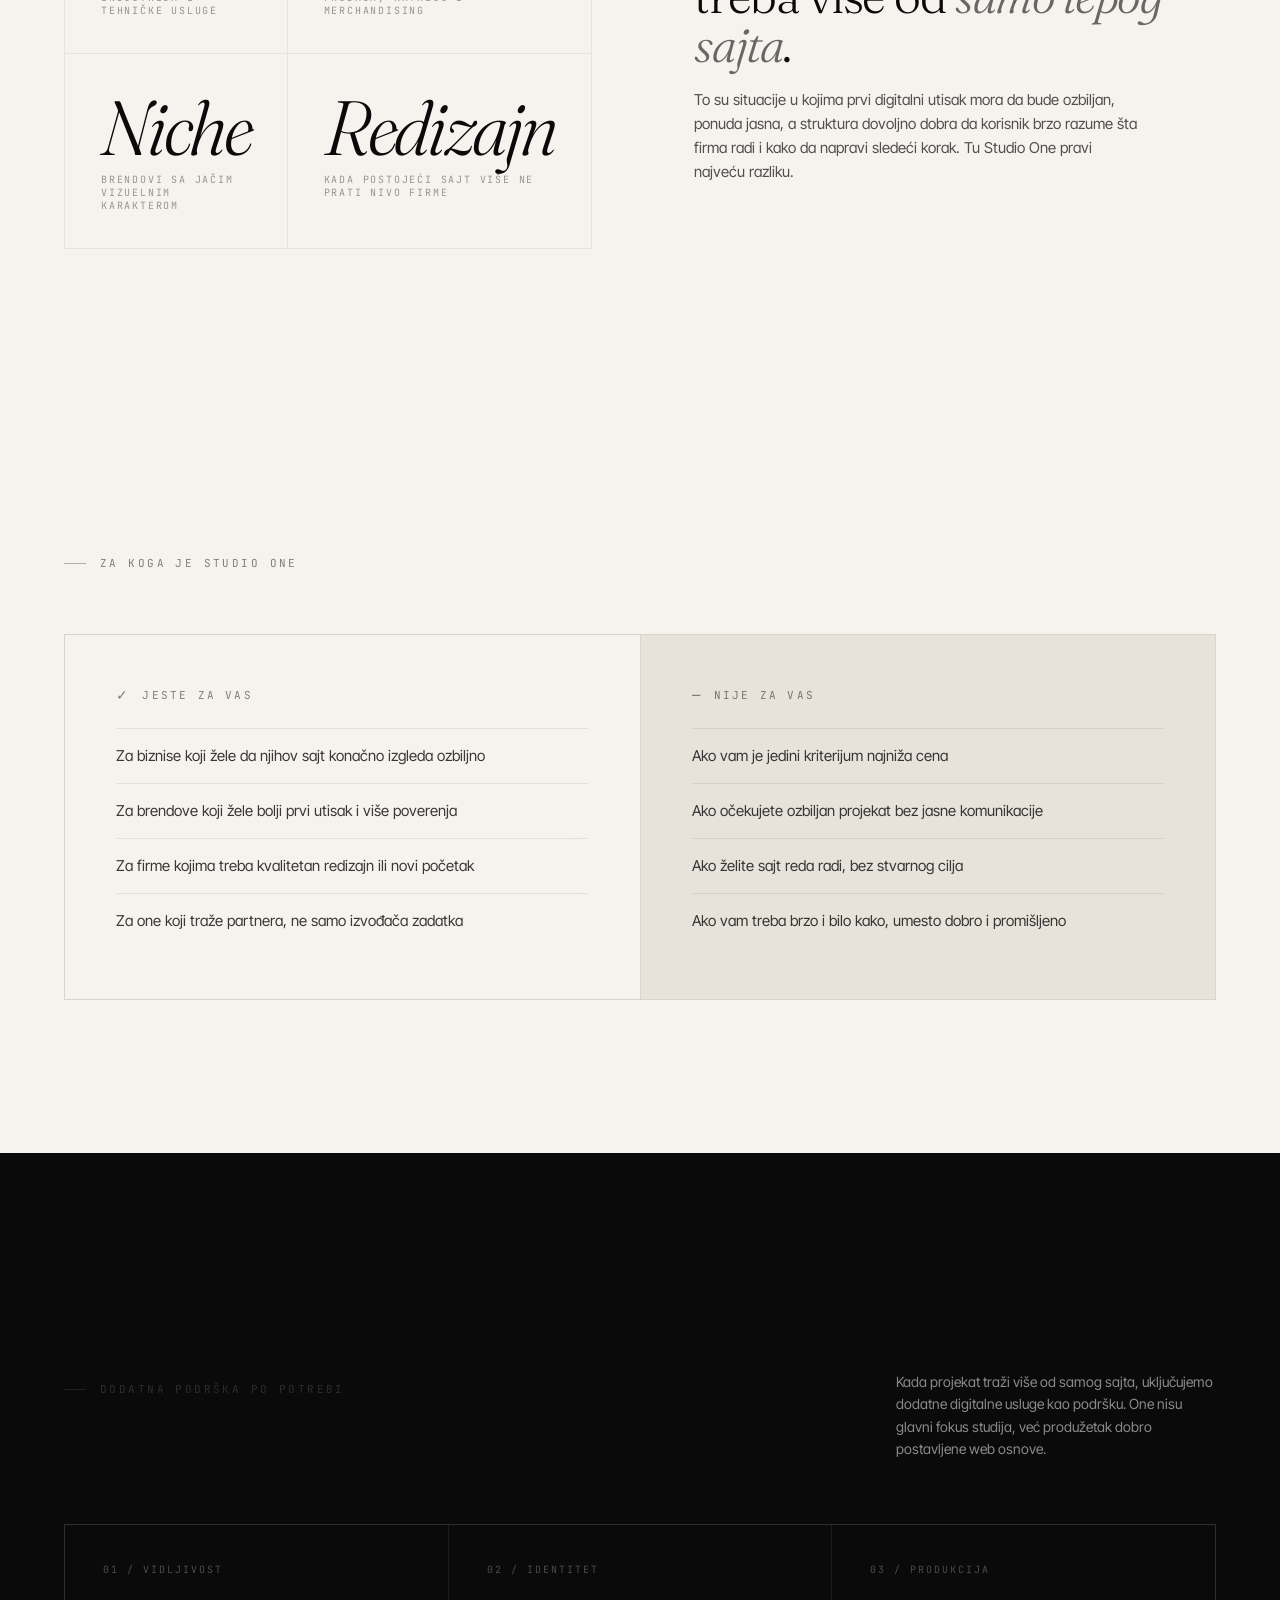
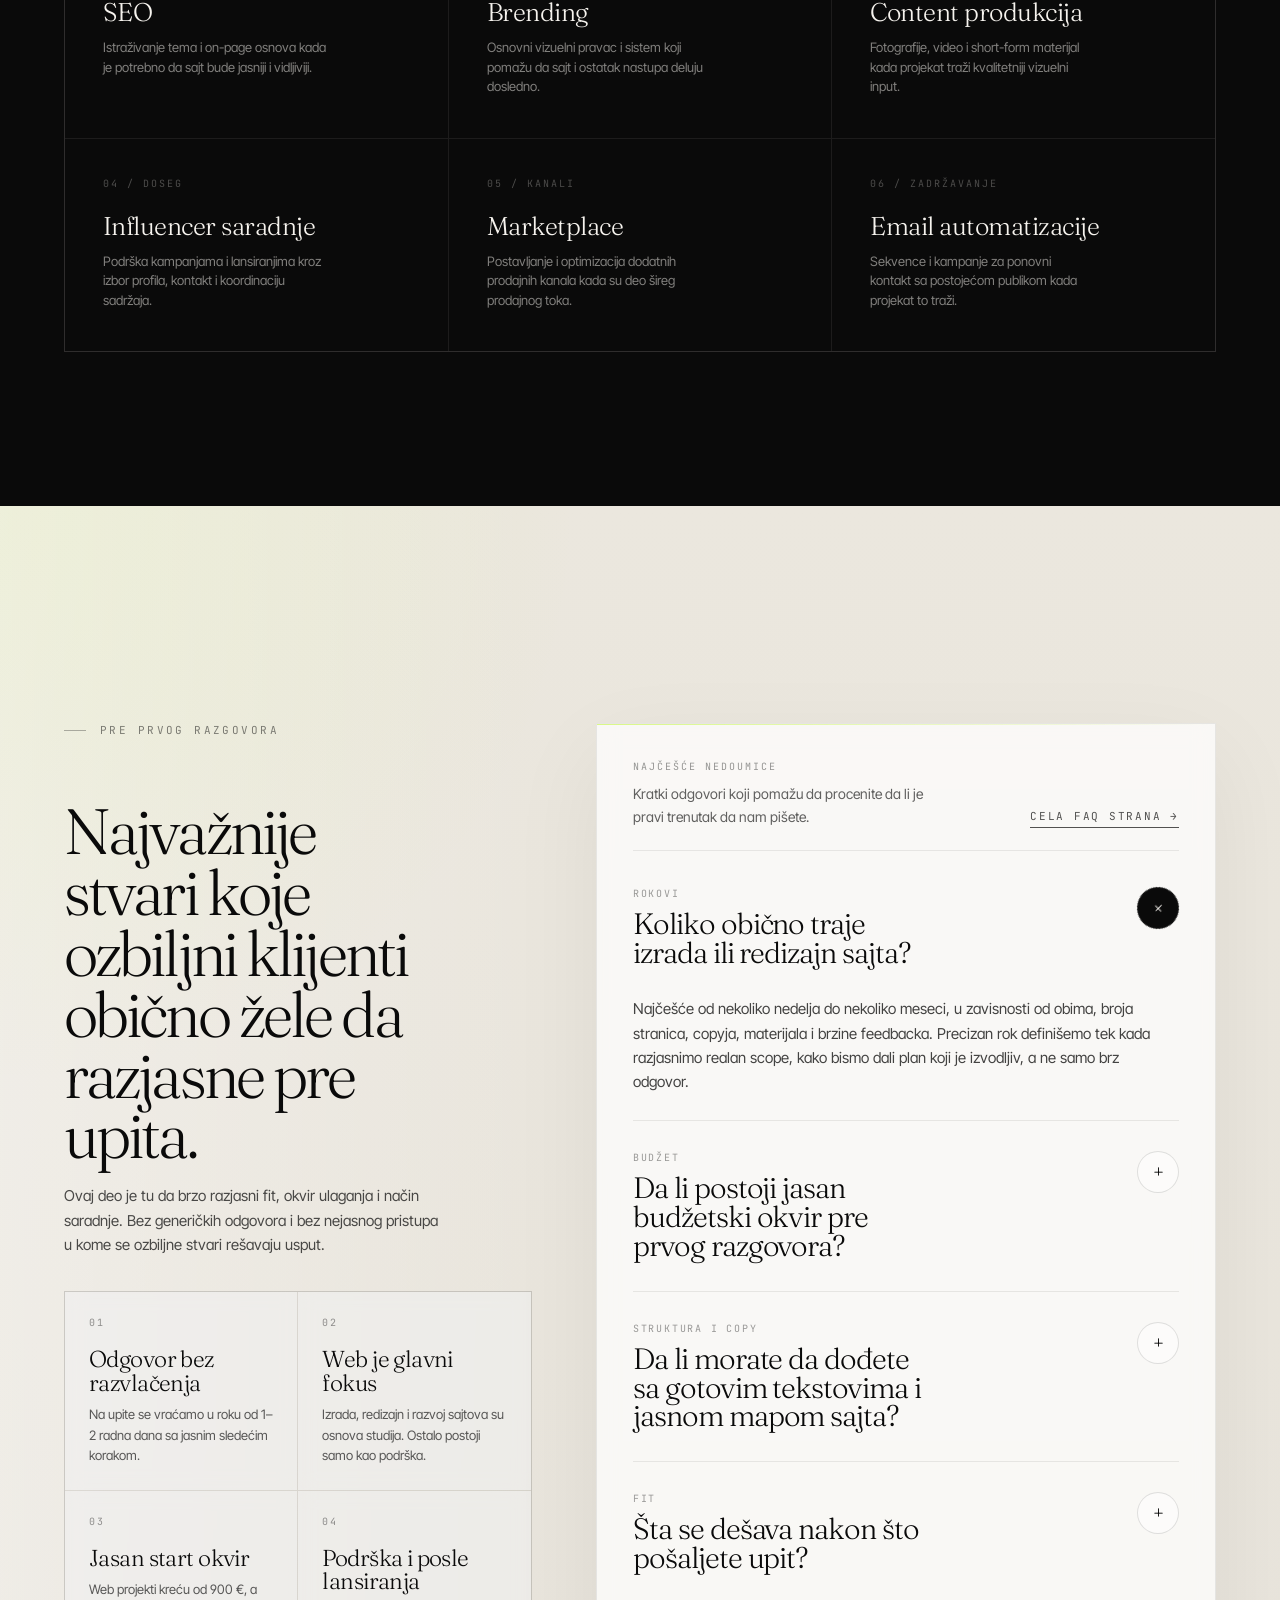
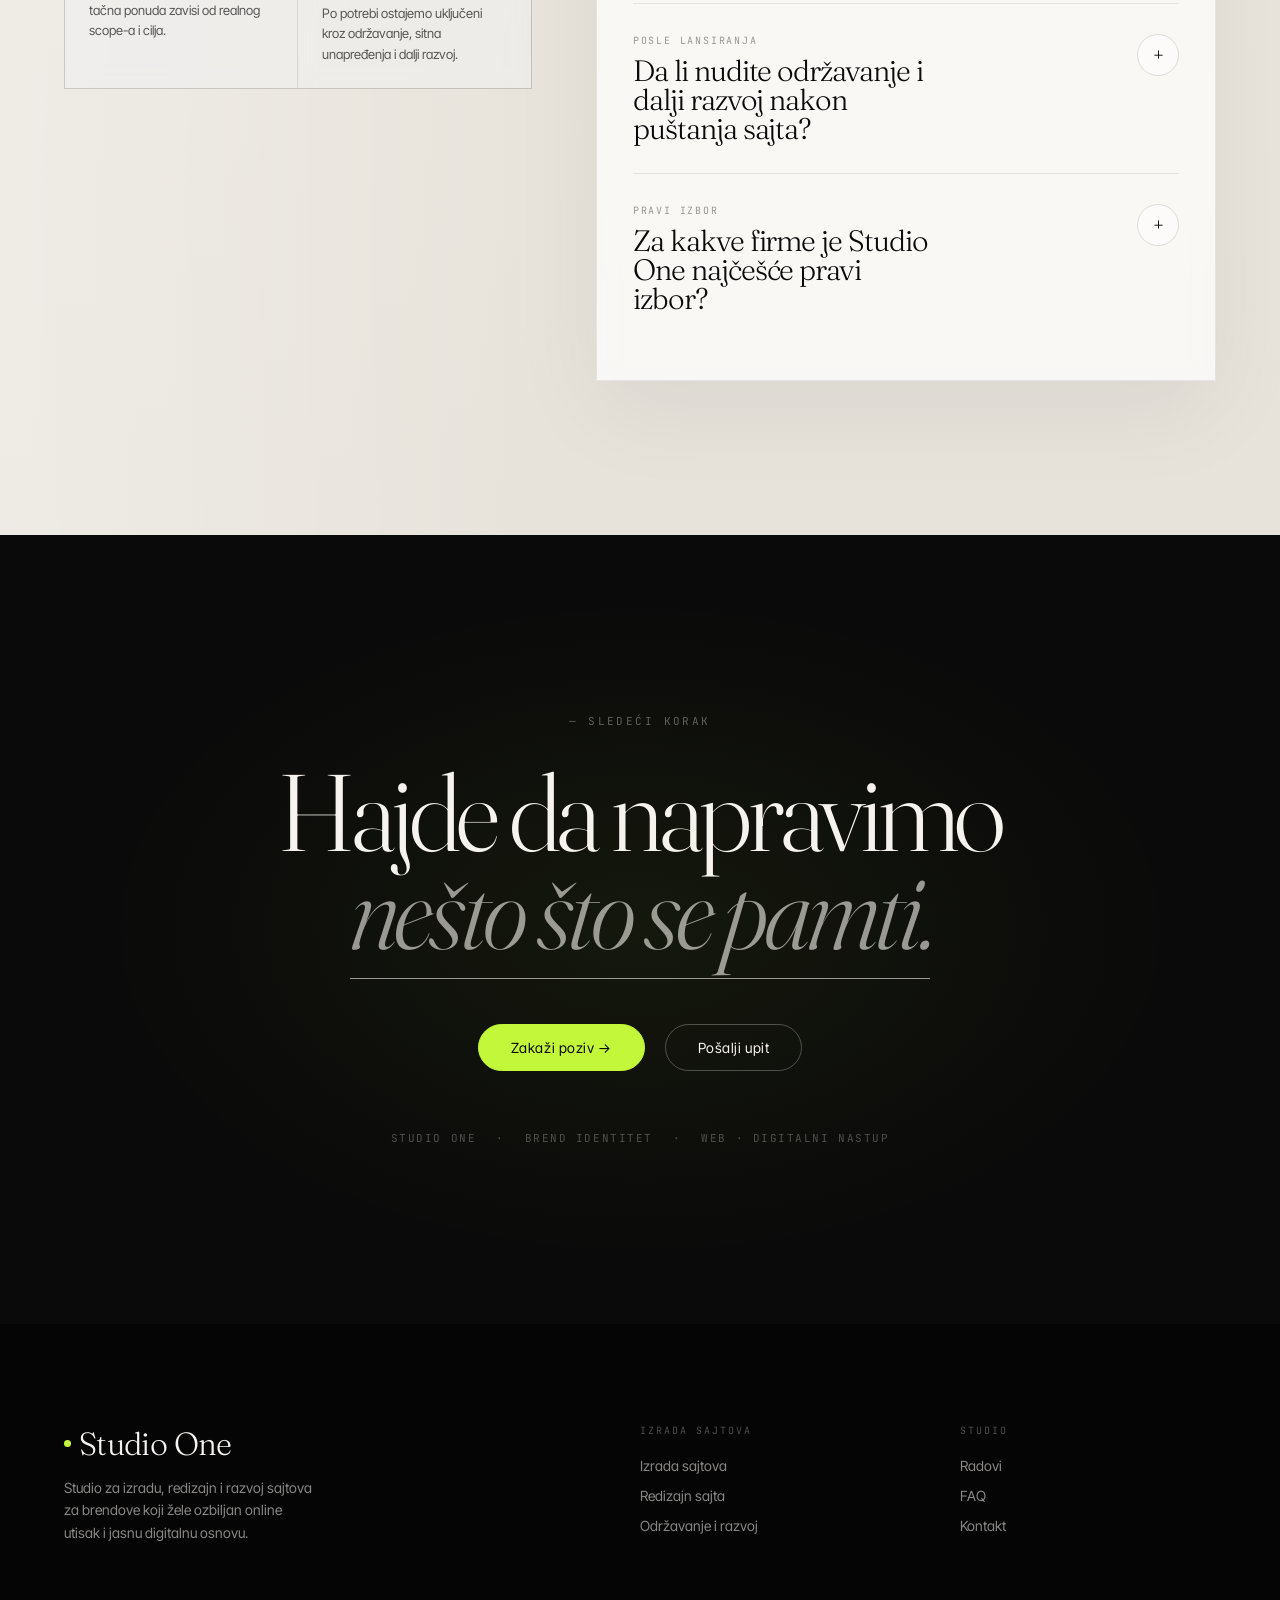
==== commit 8fe1edd0: "Finish homepage FAQ trust section" ====
--- a/index.html
+++ b/index.html
@@ -19,6 +19,7 @@
   <link rel="stylesheet" href="css/packages.css">
   <link rel="stylesheet" href="css/services.css">
   <link rel="stylesheet" href="css/misc.css">
+  <link rel="stylesheet" href="css/faq.css">
   <link rel="stylesheet" href="css/responsive.css">
 </head>
 <body class="page-home lang-sr">
@@ -477,9 +478,15 @@
         <div class="pkg-detail" id="pkgDetail" aria-live="polite"></div>
       </div>
 
-      <div class="pkg-note reveal reveal-d3">
-        Svaki projekat ima svoj obim, tempo i cilj. Zato ovi modeli služe kao jasan
-        početni okvir, a ne kao krut šablon.
+      <div class="pkg-outro reveal reveal-d3">
+        <p class="pkg-note">
+          Svaki projekat ima svoj obim, tempo i cilj. Zato ovi modeli služe kao jasan
+          početni okvir, a ne kao krut šablon.
+        </p>
+        <a href="pages/kontakt.html" class="pkg-help" data-cursor="book">
+          <span class="pkg-help__eyebrow">Nisi siguran koji model?</span>
+          <span class="pkg-help__label">Napravićemo predlog na kratkom pozivu <span class="pkg-help__arrow">→</span></span>
+        </a>
       </div>
     </div>
   </section>
@@ -595,83 +602,161 @@
     </div>
   </section>
 
-    <!-- ── FAQ ────────────────────────────────── -->
+  <!-- ── FAQ ────────────────────────────────── -->
   <section class="section faq" id="faq">
-    <div class="section__inner">
-      <div class="section__label">Česta pitanja</div>
-
-      <div class="faq__list">
-        <div class="faq__item">
-          <button class="faq__q" data-cursor="open">
-            <h3>Da li radite samo sajtove ili i druge usluge?</h3>
-            <span class="faq__ico">+</span>
-          </button>
-          <div class="faq__a">
-            <div class="faq__a-inner">
-              Web je naš glavni fokus: izrada sajtova, redizajn i dalji razvoj. Dodatne digitalne
-              usluge postoje kao podrška kada je potrebno da ceo nastup bude dosledniji i jači.
+    <div class="section__inner faq-home">
+      <div class="faq-home__layout">
+        <div class="faq-home__intro reveal">
+          <div class="section__label">Pre prvog razgovora</div>
+          <h2 class="faq-home__title">
+            Najvažnije stvari koje ozbiljni klijenti obično žele da razjasne pre upita.
+          </h2>
+          <p class="faq-home__body">
+            Ovaj deo je tu da brzo razjasni fit, okvir ulaganja i način saradnje. Bez generičkih
+            odgovora i bez nejasnog pristupa u kome se ozbiljne stvari rešavaju usput.
+          </p>
+
+          <div class="faq-home__signals">
+            <article class="faq-home__signal">
+              <span class="faq-home__signal-n">01</span>
+              <h3>Odgovor bez razvlačenja</h3>
+              <p>Na upite se vraćamo u roku od 1–2 radna dana sa jasnim sledećim korakom.</p>
+            </article>
+
+            <article class="faq-home__signal">
+              <span class="faq-home__signal-n">02</span>
+              <h3>Web je glavni fokus</h3>
+              <p>Izrada, redizajn i razvoj sajtova su osnova studija. Ostalo postoji samo kao podrška.</p>
+            </article>
+
+            <article class="faq-home__signal">
+              <span class="faq-home__signal-n">03</span>
+              <h3>Jasan start okvir</h3>
+              <p>Web projekti kreću od 900 €, a tačna ponuda zavisi od realnog scope-a i cilja.</p>
+            </article>
+
+            <article class="faq-home__signal">
+              <span class="faq-home__signal-n">04</span>
+              <h3>Podrška i posle lansiranja</h3>
+              <p>Po potrebi ostajemo uključeni kroz održavanje, sitna unapređenja i dalji razvoj.</p>
+            </article>
+          </div>
+        </div>
+
+        <div class="faq-home__panel reveal reveal-d2">
+          <div class="faq-home__panel-head">
+            <div>
+              <p class="faq-home__panel-label">Najčešće nedoumice</p>
+              <p class="faq-home__panel-copy">
+                Kratki odgovori koji pomažu da procenite da li je pravi trenutak da nam pišete.
+              </p>
             </div>
-          </div>
-        </div>
-
-        <div class="faq__item">
-          <button class="faq__q" data-cursor="open">
-            <h3>Da li radite sa klijentima iz inostranstva?</h3>
-            <span class="faq__ico">+</span>
-          </button>
-          <div class="faq__a">
-            <div class="faq__a-inner">
-              Da. Baza nam je u Novom Sadu, ali saradnju organizujemo i međunarodno. Imamo klijente iz Srbije, regiona i inostranstva.
-            </div>
-          </div>
-        </div>
-
-        <div class="faq__item">
-          <button class="faq__q" data-cursor="open">
-            <h3>Da li postoji okvirni budžet za početak web saradnje?</h3>
-            <span class="faq__ico">+</span>
-          </button>
-          <div class="faq__a">
-            <div class="faq__a-inner">
-              Da. Start Web kreće od 900 €, Growth Web od 1.900 €, a Signature Web od 3.900 €.
-              Tačan raspon zavisi od obima, copyja, broja stranica i integracija.
-            </div>
-          </div>
-        </div>
-
-        <div class="faq__item">
-          <button class="faq__q" data-cursor="open">
-            <h3>Da li prihvatate svaki projekat?</h3>
-            <span class="faq__ico">+</span>
-          </button>
-          <div class="faq__a">
-            <div class="faq__a-inner">
-              Ne. Biramo saradnje u kojima verujemo da možemo da donesemo stvarnu vrednost, jasan pravac i ozbiljan rezultat.
-            </div>
-          </div>
-        </div>
-
-        <div class="faq__item">
-          <button class="faq__q" data-cursor="open">
-            <h3>Da li nudite mesečno održavanje i dalji razvoj sajta?</h3>
-            <span class="faq__ico">+</span>
-          </button>
-          <div class="faq__a">
-            <div class="faq__a-inner">
-              Da. Po potrebi nudimo mesečnu podršku, održavanje i dalje unapređenje sajta, naročito kada je reč o sajtovima koji se aktivno razvijaju.
-            </div>
-          </div>
-        </div>
-
-        <div class="faq__item">
-          <button class="faq__q" data-cursor="open">
-            <h3>Da li copywriting ulazi u uslugu?</h3>
-            <span class="faq__ico">+</span>
-          </button>
-          <div class="faq__a">
-            <div class="faq__a-inner">
-              Da. Pisanje prodajnog i komunikacijskog teksta je deo procesa kada je to potrebno projektu.
-            </div>
+            <a href="pages/faq.html" class="faq-home__more" data-cursor="explore">Cela FAQ strana →</a>
+          </div>
+
+          <div class="faq__list faq-home__list">
+            <article class="faq__item is-open">
+              <button class="faq__q" data-cursor="open">
+                <div class="faq__q-copy">
+                  <span class="faq__q-kicker">Rokovi</span>
+                  <h3>Koliko obično traje izrada ili redizajn sajta?</h3>
+                </div>
+                <span class="faq__ico" aria-hidden="true">+</span>
+              </button>
+              <div class="faq__a">
+                <div class="faq__a-inner">
+                  Najčešće od nekoliko nedelja do nekoliko meseci, u zavisnosti od obima, broja
+                  stranica, copyja, materijala i brzine feedbacka. Precizan rok definišemo tek kada
+                  razjasnimo realan scope, kako bismo dali plan koji je izvodljiv, a ne samo brz odgovor.
+                </div>
+              </div>
+            </article>
+
+            <article class="faq__item">
+              <button class="faq__q" data-cursor="open">
+                <div class="faq__q-copy">
+                  <span class="faq__q-kicker">Budžet</span>
+                  <h3>Da li postoji jasan budžetski okvir pre prvog razgovora?</h3>
+                </div>
+                <span class="faq__ico" aria-hidden="true">+</span>
+              </button>
+              <div class="faq__a">
+                <div class="faq__a-inner">
+                  Da. Za web saradnje trenutno imamo jasan start okvir: Start Web od 900 €, Growth
+                  Web od 1.900 €, a Signature Web od 3.900 €. Tačna ponuda zavisi od strukture,
+                  copyja, integracija i obima projekta, ali početni raspon ne držimo nejasnim.
+                </div>
+              </div>
+            </article>
+
+            <article class="faq__item">
+              <button class="faq__q" data-cursor="open">
+                <div class="faq__q-copy">
+                  <span class="faq__q-kicker">Struktura i copy</span>
+                  <h3>Da li morate da dođete sa gotovim tekstovima i jasnom mapom sajta?</h3>
+                </div>
+                <span class="faq__ico" aria-hidden="true">+</span>
+              </button>
+              <div class="faq__a">
+                <div class="faq__a-inner">
+                  Ne morate. Po potrebi vodimo strukturu, hijerarhiju poruka i copy smer, kako bi
+                  sajt bio jasniji, ozbiljniji i korisniji za prodaju ili upite. Dovoljno je da
+                  nam jasno objasnite biznis, cilj i kontekst projekta.
+                </div>
+              </div>
+            </article>
+
+            <article class="faq__item">
+              <button class="faq__q" data-cursor="open">
+                <div class="faq__q-copy">
+                  <span class="faq__q-kicker">Fit</span>
+                  <h3>Šta se dešava nakon što pošaljete upit?</h3>
+                </div>
+                <span class="faq__ico" aria-hidden="true">+</span>
+              </button>
+              <div class="faq__a">
+                <div class="faq__a-inner">
+                  Najpre gledamo da li postoji dobar fit: cilj, obim, rok i da li možemo stvarno da
+                  pomerimo projekat. Ako postoji, vraćamo se sa jasnim sledećim korakom. Ako ne
+                  postoji, to kažemo direktno, bez razvlačenja i bez generičkog odgovora.
+                </div>
+              </div>
+            </article>
+
+            <article class="faq__item">
+              <button class="faq__q" data-cursor="open">
+                <div class="faq__q-copy">
+                  <span class="faq__q-kicker">Posle lansiranja</span>
+                  <h3>Da li nudite održavanje i dalji razvoj nakon puštanja sajta?</h3>
+                </div>
+                <span class="faq__ico" aria-hidden="true">+</span>
+              </button>
+              <div class="faq__a">
+                <div class="faq__a-inner">
+                  Da. Kada projekat to traži, ostajemo uključeni kroz tehnička ažuriranja, sitna
+                  unapređenja i dalji razvoj. Ovo je posebno važno kada sajt nije jednokratna isporuka,
+                  već alat koji treba da prati rast biznisa.
+                </div>
+              </div>
+            </article>
+
+            <article class="faq__item">
+              <button class="faq__q" data-cursor="open">
+                <div class="faq__q-copy">
+                  <span class="faq__q-kicker">Pravi izbor</span>
+                  <h3>Za kakve firme je Studio One najčešće pravi izbor?</h3>
+                </div>
+                <span class="faq__ico" aria-hidden="true">+</span>
+              </button>
+              <div class="faq__a">
+                <div class="faq__a-inner">
+                  Za firme kojima su bitni prvi utisak, jasan poslovni ton i ozbiljna web struktura.
+                  Ako je jedini kriterijum najniža cena ili treba nešto brzo i bez jasnog cilja,
+                  verovatno nismo pravi fit. Ako želite sajt koji treba da nosi poverenje, tada
+                  razgovor ima smisla.
+                </div>
+              </div>
+            </article>
           </div>
         </div>
       </div>
--- a/css/packages.css
+++ b/css/packages.css
@@ -1,207 +1,14 @@
 /* ============================================================
    PACKAGES — selector + detail layout
+   Premium editorial pricing module — clear tier ladder, calm
+   value framing, no SaaS comparison-table feel.
    ============================================================ */
-.packages { background: var(--bone); }
-
-/* ── Service category tabs ────────────────── */
-.pkg-cats {
-  display: flex; gap: 0;
-  border-bottom: 1px solid rgba(10,10,10,.12);
-  margin-bottom: 0;
-}
-.pkg-cat {
-  font-family: var(--font-mono); font-size: var(--t-xs);
-  letter-spacing: .18em; text-transform: uppercase;
-  padding: 14px 24px; opacity: .35;
-  border-bottom: 2px solid transparent;
-  transition: opacity 250ms var(--ease), border-color 250ms var(--ease);
-  white-space: nowrap;
-}
-.pkg-cat.is-active { opacity: 1; border-bottom-color: var(--ink); }
-
-/* ── Layout: selector left + detail right ─── */
-.pkg-layout {
-  display: grid;
-  grid-template-columns: 240px 1fr;
-  min-height: 520px;
-  border: 1px solid var(--fog);
-  border-top: none;
-}
-
-/* ── Left: package name selector ─────────── */
-.pkg-sel {
-  border-right: 1px solid var(--fog);
-  display: flex; flex-direction: column;
-  padding: 32px 0;
-}
-.pkg-sel__item {
-  padding: 18px 28px;
-  font-family: var(--font-sans); font-size: 14px; letter-spacing: .01em;
-  opacity: .45; cursor: none;
-  border-left: 2px solid transparent;
-  transition: opacity 300ms var(--ease), border-color 300ms var(--ease), background 300ms var(--ease);
-  display: flex; flex-direction: column; gap: 4px;
-  text-align: left;
-}
-.pkg-sel__item-name {
-  font-family: var(--font-serif); font-weight: 300; font-style: italic;
-  font-size: clamp(16px, 1.5vw, 20px); letter-spacing: -.02em;
-}
-.pkg-sel__item-price {
-  font-family: var(--font-mono); font-size: 10px;
-  letter-spacing: .1em; text-transform: uppercase; opacity: .55;
-}
-.pkg-price {
-  display: inline-flex;
-  align-items: baseline;
-  gap: 6px;
-  flex-wrap: wrap;
-}
-.pkg-price-prefix,
-.pkg-price-suffix {
-  font-family: var(--font-mono);
-  font-size: .72em;
-  letter-spacing: .16em;
-  text-transform: uppercase;
-  opacity: .48;
-}
-.pkg-price-value {
-  font: inherit;
-  letter-spacing: inherit;
-}
-.pkg-sel__item.is-active {
-  opacity: 1;
-  border-left-color: var(--ink);
-  background: rgba(10,10,10,.025);
-}
-.pkg-sel__item.is-featured.is-active { border-left-color: var(--accent); }
-.pkg-sel__divider {
-  margin: 8px 28px; height: 1px; background: var(--fog); flex-shrink: 0;
-}
-
-/* ── Right: package detail ────────────────── */
-.pkg-detail {
-  padding: clamp(28px, 4vw, 52px) clamp(24px, 4vw, 52px);
-  position: relative; overflow: hidden;
-  display: flex; flex-direction: column;
-}
-
-/* Individual detail panels */
-.pkg-d {
-  display: none;
-  flex-direction: column;
-  height: 100%;
-  animation: pkgFadeIn 400ms var(--ease) both;
-}
-.pkg-d.is-active { display: flex; }
-
-@keyframes pkgFadeIn {
-  from { opacity: 0; transform: translateY(8px); }
-  to   { opacity: 1; transform: translateY(0); }
-}
-
-.pkg-d__header {
-  display: grid; grid-template-columns: 1fr auto;
-  align-items: flex-start; gap: 24px;
-  padding-bottom: 24px;
-  border-bottom: 1px solid var(--fog);
-  margin-bottom: 24px;
-}
-.pkg-d__num {
-  font-family: var(--font-mono); font-size: var(--t-xs);
-  letter-spacing: .2em; text-transform: uppercase; opacity: .4; margin-bottom: 10px;
-}
-.pkg-d__name {
-  font-family: var(--font-serif); font-weight: 300;
-  font-size: clamp(28px, 4vw, 52px); letter-spacing: -.03em; line-height: 1;
-}
-.pkg-d__tagline {
-  font-size: var(--t-base); opacity: .6; margin-top: 10px; max-width: 38ch; line-height: 1.5;
-}
-.pkg-d__price-block { text-align: right; flex-shrink: 0; }
-.pkg-d__price {
-  font-family: var(--font-serif); font-weight: 300; font-style: italic;
-  font-size: clamp(22px, 2.8vw, 38px); letter-spacing: -.02em; line-height: 1;
-}
-.pkg-d__price.pkg-price { gap: 10px; }
-.pkg-d__price .pkg-price-prefix,
-.pkg-d__price .pkg-price-suffix {
-  font-size: .34em;
-  opacity: .55;
-}
-.pkg-d__price-note {
-  font-family: var(--font-mono); font-size: 10px;
-  letter-spacing: .1em; text-transform: uppercase; opacity: .45; margin-top: 6px;
-}
-
-.pkg-d__features {
-  display: grid; grid-template-columns: repeat(2, 1fr);
-  gap: 0; flex: 1;
-}
-.pkg-d__feature {
-  font-size: 14px; line-height: 1.5; padding: 12px 0;
-  border-bottom: 1px solid var(--fog); opacity: .75;
-  display: flex; align-items: flex-start; gap: 10px;
-}
-.pkg-d__feature::before {
-  content: "—"; font-family: var(--font-mono);
-  font-size: 11px; opacity: .4; flex-shrink: 0; margin-top: 2px;
-}
-
-.pkg-d__foot {
-  display: flex; align-items: center; gap: 16px;
-  margin-top: 28px; padding-top: 24px;
-  border-top: 1px solid var(--fog);
-}
-.pkg-d__cta {
-  font-family: var(--font-sans); font-size: 14px; letter-spacing: .04em;
-  border: 1px solid var(--ink); padding: 12px 24px; border-radius: 999px;
-  transition: background 250ms var(--ease), color 250ms var(--ease);
-}
-.pkg-d__cta--accent {
-  background: var(--accent); border-color: var(--accent); color: var(--ink);
-}
-.pkg-d__badge {
-  font-family: var(--font-mono); font-size: 10px;
-  letter-spacing: .14em; text-transform: uppercase; opacity: .5;
-}
-
-/* Note below packages */
-.pkg-note {
-  font-family: var(--font-mono); font-size: var(--t-xs);
-  letter-spacing: .12em; text-transform: uppercase; opacity: .4;
-  margin-top: 20px;
-}
-
-/* ── Responsive ───────────────────────────── */
-@media (max-width: 900px) {
-  .pkg-layout { grid-template-columns: 1fr; }
-  .pkg-sel {
-    flex-direction: row; flex-wrap: wrap; gap: 0;
-    border-right: none; border-bottom: 1px solid var(--fog);
-    padding: 0;
-  }
-  .pkg-sel__item {
-    flex: 1; border-left: none; border-bottom: 2px solid transparent;
-    padding: 14px 16px; min-width: 120px;
-  }
-  .pkg-sel__item.is-active { background: none; border-bottom-color: var(--ink); }
-  .pkg-sel__divider { display: none; }
-  .pkg-d__features { grid-template-columns: 1fr; }
-  .pkg-d__header { grid-template-columns: 1fr; }
-  .pkg-d__price-block { text-align: left; }
-}
-@media (max-width: 560px) {
-  .pkg-sel__item { min-width: 80px; }
-  .pkg-sel__item-name { font-size: 14px; }
-}
-
-
-/* ── Section intro ───────────────────────── */
 .packages {
   background: var(--bone);
   position: relative;
 }
+
+/* ── Section intro ───────────────────────── */
 .packages__top {
   display: grid;
   grid-template-columns: minmax(0, 1.05fr) minmax(320px, .95fr);
@@ -245,43 +52,538 @@
 }
 .packages__meta span { opacity: .35; }
 
+
+/* ── Service category tabs ────────────────── */
 .pkg-cats {
-  margin-top: clamp(16px, 2vw, 24px);
-}
-
+  display: flex;
+  gap: 0;
+  border-bottom: 1px solid rgba(10,10,10,.12);
+  margin: clamp(16px, 2vw, 24px) 0 0;
+}
+.pkg-cat {
+  font-family: var(--font-mono);
+  font-size: var(--t-xs);
+  letter-spacing: .18em;
+  text-transform: uppercase;
+  padding: 16px 26px;
+  opacity: .35;
+  border-bottom: 2px solid transparent;
+  transition: opacity 250ms var(--ease), border-color 250ms var(--ease);
+  white-space: nowrap;
+}
+.pkg-cat.is-active {
+  opacity: 1;
+  border-bottom-color: var(--ink);
+}
+
+
+/* ── Layout: selector left + detail right ─── */
 .pkg-layout {
-  background: rgba(255,255,255,.22);
+  display: grid;
+  grid-template-columns: minmax(280px, 320px) 1fr;
+  min-height: 540px;
+  border: 1px solid var(--fog);
+  border-top: none;
+  background: rgba(255, 255, 255, .22);
   backdrop-filter: blur(4px);
 }
 
+
+/* ============================================================
+   LEFT: tier ladder (selector)
+   ============================================================ */
+.pkg-sel {
+  border-right: 1px solid var(--fog);
+  display: flex;
+  flex-direction: column;
+  padding: 14px 0;
+}
+
+/* Each tier row */
+.pkg-sel__item {
+  position: relative;
+  display: flex;
+  flex-direction: column;
+  gap: 6px;
+  padding: 16px 22px 16px 24px;
+  text-align: left;
+  cursor: none;
+  opacity: .55;
+  transition:
+    opacity   280ms var(--ease),
+    color     280ms var(--ease),
+    background 280ms var(--ease);
+}
+
+/* Active rule — slides in from the left */
+.pkg-sel__item::before {
+  content: "";
+  position: absolute;
+  left: 0;
+  top: 8px;
+  bottom: 8px;
+  width: 2px;
+  background: var(--ink);
+  transform: scaleY(0);
+  transform-origin: top center;
+  transition: transform 320ms var(--ease), background 280ms var(--ease);
+}
+.pkg-sel__item.is-active {
+  opacity: 1;
+  background: rgba(10, 10, 10, .035);
+}
+.pkg-sel__item.is-active::before { transform: scaleY(1); }
+.pkg-sel__item.is-featured.is-active::before { background: var(--accent); }
+
+/* Top row: num · name · price */
+.pkg-sel__item-top {
+  display: grid;
+  grid-template-columns: auto 1fr auto;
+  align-items: baseline;
+  gap: 10px;
+  width: 100%;
+}
+.pkg-sel__item-num {
+  font-family: var(--font-mono);
+  font-size: 10px;
+  letter-spacing: .2em;
+  opacity: .5;
+}
+.pkg-sel__item-name {
+  font-family: var(--font-serif);
+  font-weight: 300;
+  font-style: italic;
+  font-size: clamp(17px, 1.45vw, 21px);
+  letter-spacing: -.02em;
+  line-height: 1.05;
+  display: inline-flex;
+  align-items: center;
+  gap: 8px;
+  min-width: 0;
+}
+
+/* Featured accent dot beside the name */
+.pkg-sel__item-dot {
+  display: inline-block;
+  width: 6px;
+  height: 6px;
+  border-radius: 50%;
+  background: var(--accent);
+  flex-shrink: 0;
+  box-shadow: 0 0 0 3px rgba(195, 247, 58, .18);
+}
+
+.pkg-sel__item-price {
+  font-family: var(--font-mono);
+  font-size: 11px;
+  letter-spacing: .04em;
+  opacity: .8;
+  text-align: right;
+  font-variant-numeric: tabular-nums;
+  white-space: nowrap;
+}
+
+/* Tagline / best-for line below */
+.pkg-sel__item-tag {
+  font-family: var(--font-sans);
+  font-size: 12px;
+  line-height: 1.4;
+  opacity: .55;
+  padding-left: 28px; /* aligns under the name (past the num column) */
+  letter-spacing: .005em;
+}
+
+/* Custom (non-tier) entry — visually demoted */
+.pkg-sel__divider {
+  height: 1px;
+  background: var(--fog);
+  margin: 8px 22px 6px 24px;
+}
+.pkg-sel__item.is-custom .pkg-sel__item-name {
+  font-size: clamp(15px, 1.25vw, 18px);
+  opacity: .82;
+}
+.pkg-sel__item.is-custom .pkg-sel__item-price { opacity: .55; }
+.pkg-sel__item.is-custom { opacity: .55; }
+.pkg-sel__item.is-custom.is-active { opacity: 1; }
+
+
+/* Shared price-format spans (used in both selector + detail) */
+.pkg-price {
+  display: inline-flex;
+  align-items: baseline;
+  gap: 6px;
+  flex-wrap: wrap;
+}
+.pkg-price-prefix,
+.pkg-price-suffix {
+  font-family: var(--font-mono);
+  font-size: .72em;
+  letter-spacing: .16em;
+  text-transform: uppercase;
+  opacity: .5;
+}
+.pkg-price-value {
+  font: inherit;
+  letter-spacing: inherit;
+}
+
+
+/* ============================================================
+   RIGHT: detail panel
+   ============================================================ */
+.pkg-detail {
+  padding: clamp(28px, 4vw, 52px) clamp(24px, 4vw, 52px);
+  position: relative;
+  overflow: hidden;
+  display: flex;
+  flex-direction: column;
+}
+
+/* Subtle accent glow — only on the featured tier panel */
 .pkg-detail::after {
   content: "";
   position: absolute;
   top: 0;
   right: 0;
-  width: min(240px, 32%);
+  width: min(280px, 36%);
   aspect-ratio: 1;
-  background: radial-gradient(circle at center, rgba(195,247,58,.11), rgba(195,247,58,0));
+  background: radial-gradient(circle at top right, rgba(195, 247, 58, .14), rgba(195, 247, 58, 0) 65%);
   pointer-events: none;
-}
-
+  opacity: 0;
+  transition: opacity 400ms var(--ease);
+}
+.pkg-detail:has(.pkg-d--featured)::after { opacity: 1; }
+
+.pkg-d {
+  display: none;
+  flex-direction: column;
+  height: 100%;
+  animation: pkgFadeIn 400ms var(--ease) both;
+}
+.pkg-d.is-active { display: flex; }
+
+@keyframes pkgFadeIn {
+  from { opacity: 0; transform: translateY(8px); }
+  to   { opacity: 1; transform: translateY(0); }
+}
+
+/* Top meta row — tier num + featured badge */
+.pkg-d__top {
+  display: flex;
+  align-items: center;
+  justify-content: space-between;
+  gap: 16px;
+  margin-bottom: clamp(20px, 2.5vw, 32px);
+}
+.pkg-d__num {
+  font-family: var(--font-mono);
+  font-size: var(--t-xs);
+  letter-spacing: .22em;
+  text-transform: uppercase;
+  opacity: .42;
+}
+.pkg-d__badge {
+  display: inline-flex;
+  align-items: center;
+  gap: 8px;
+  font-family: var(--font-mono);
+  font-size: 10px;
+  letter-spacing: .18em;
+  text-transform: uppercase;
+  padding: 6px 12px;
+  border: 1px solid rgba(10, 10, 10, .14);
+  border-radius: 999px;
+  background: rgba(195, 247, 58, .14);
+}
+.pkg-d__badge-dot {
+  width: 6px;
+  height: 6px;
+  border-radius: 50%;
+  background: var(--accent);
+  box-shadow: 0 0 0 3px rgba(195, 247, 58, .25);
+  flex-shrink: 0;
+}
+
+/* Header: name + tagline + bestFor on the left, price on the right */
+.pkg-d__header {
+  display: grid;
+  grid-template-columns: minmax(0, 1fr) auto;
+  align-items: flex-start;
+  gap: 28px;
+  padding-bottom: clamp(20px, 2.4vw, 28px);
+  border-bottom: 1px solid var(--fog);
+  margin-bottom: clamp(22px, 2.6vw, 32px);
+}
+.pkg-d__header-main {
+  min-width: 0;
+}
+.pkg-d__name {
+  font-family: var(--font-serif);
+  font-weight: 300;
+  font-size: clamp(28px, 4vw, 52px);
+  letter-spacing: -.03em;
+  line-height: 1;
+}
+.pkg-d__tagline {
+  font-size: var(--t-base);
+  opacity: .65;
+  margin-top: 12px;
+  max-width: 38ch;
+  line-height: 1.5;
+}
+
+/* "Idealno za / Best for" line — the "is this me?" anchor */
+.pkg-d__bestfor {
+  display: inline-flex;
+  align-items: baseline;
+  flex-wrap: wrap;
+  gap: 10px;
+  margin-top: 18px;
+  padding: 10px 14px 10px 14px;
+  border: 1px solid var(--fog);
+  border-radius: 999px;
+  background: rgba(10, 10, 10, .02);
+  max-width: 100%;
+}
+.pkg-d__bestfor-label {
+  font-family: var(--font-mono);
+  font-size: 10px;
+  letter-spacing: .18em;
+  text-transform: uppercase;
+  opacity: .55;
+  white-space: nowrap;
+}
+.pkg-d__bestfor-text {
+  font-family: var(--font-sans);
+  font-size: 13px;
+  line-height: 1.4;
+  opacity: .85;
+}
+
+/* Price block (right side of header) */
+.pkg-d__price-block {
+  text-align: right;
+  flex-shrink: 0;
+}
+.pkg-d__price {
+  font-family: var(--font-serif);
+  font-weight: 300;
+  font-style: italic;
+  font-size: clamp(22px, 2.8vw, 38px);
+  letter-spacing: -.02em;
+  line-height: 1;
+  font-variant-numeric: tabular-nums;
+}
+.pkg-d__price.pkg-price { gap: 10px; justify-content: flex-end; }
+.pkg-d__price .pkg-price-prefix,
+.pkg-d__price .pkg-price-suffix {
+  font-size: .34em;
+  opacity: .55;
+}
+.pkg-d__price-note {
+  font-family: var(--font-mono);
+  font-size: 10px;
+  letter-spacing: .12em;
+  text-transform: uppercase;
+  opacity: .48;
+  margin-top: 8px;
+}
+
+/* Features section */
+.pkg-d__features-wrap {
+  flex: 1;
+  display: flex;
+  flex-direction: column;
+}
+.pkg-d__features-label {
+  font-family: var(--font-mono);
+  font-size: 10px;
+  letter-spacing: .22em;
+  text-transform: uppercase;
+  opacity: .42;
+  margin-bottom: 10px;
+}
+.pkg-d__features {
+  display: grid;
+  grid-template-columns: repeat(2, 1fr);
+  column-gap: clamp(20px, 3vw, 40px);
+  gap: 0;
+}
+.pkg-d__feature {
+  font-size: 14px;
+  line-height: 1.5;
+  padding: 12px 0;
+  border-bottom: 1px solid var(--fog);
+  opacity: .82;
+  display: flex;
+  align-items: flex-start;
+  gap: 10px;
+}
+.pkg-d__feature::before {
+  content: "—";
+  font-family: var(--font-mono);
+  font-size: 11px;
+  opacity: .35;
+  flex-shrink: 0;
+  margin-top: 2px;
+}
+/* Last row of features: drop the keyline so the foot border is the closer rule */
+.pkg-d__features .pkg-d__feature:nth-last-child(-n+2) { border-bottom: none; }
 @media (max-width: 900px) {
+  .pkg-d__features .pkg-d__feature:nth-last-child(-n+2) { border-bottom: 1px solid var(--fog); }
+  .pkg-d__features .pkg-d__feature:last-child { border-bottom: none; }
+}
+
+/* Foot — primary CTA */
+.pkg-d__foot {
+  display: flex;
+  align-items: center;
+  flex-wrap: wrap;
+  gap: 18px;
+  margin-top: clamp(24px, 3vw, 36px);
+  padding-top: clamp(20px, 2.6vw, 28px);
+  border-top: 1px solid var(--fog);
+}
+.pkg-d__cta {
+  display: inline-flex;
+  align-items: center;
+  gap: 10px;
+  font-family: var(--font-sans);
+  font-size: 14px;
+  letter-spacing: .02em;
+  border: 1px solid var(--ink);
+  padding: 13px 24px;
+  border-radius: 999px;
+  transition: background 250ms var(--ease), color 250ms var(--ease), border-color 250ms var(--ease);
+}
+.pkg-d__cta-arrow {
+  transition: transform 250ms var(--ease);
+}
+.pkg-d__cta--accent {
+  background: var(--accent);
+  border-color: var(--accent);
+  color: var(--ink);
+}
+
+
+/* ============================================================
+   Outro — note + soft "not sure?" prompt
+   ============================================================ */
+.pkg-outro {
+  display: flex;
+  flex-wrap: wrap;
+  align-items: center;
+  justify-content: space-between;
+  gap: 20px 32px;
+  margin-top: clamp(20px, 2.6vw, 28px);
+}
+.pkg-note {
+  font-family: var(--font-mono);
+  font-size: var(--t-xs);
+  letter-spacing: .12em;
+  text-transform: uppercase;
+  opacity: .42;
+  max-width: 56ch;
+  line-height: 1.6;
+  margin: 0;
+}
+.pkg-help {
+  display: inline-flex;
+  flex-direction: column;
+  align-items: flex-end;
+  gap: 4px;
+  text-align: right;
+  padding: 4px 0;
+  border-bottom: 1px solid transparent;
+  transition: border-color 250ms var(--ease), opacity 250ms var(--ease);
+}
+.pkg-help__eyebrow {
+  font-family: var(--font-mono);
+  font-size: 10px;
+  letter-spacing: .2em;
+  text-transform: uppercase;
+  opacity: .5;
+}
+.pkg-help__label {
+  font-family: var(--font-serif);
+  font-style: italic;
+  font-weight: 300;
+  font-size: clamp(15px, 1.3vw, 18px);
+  letter-spacing: -.01em;
+}
+.pkg-help__arrow {
+  display: inline-block;
+  margin-left: 4px;
+  transition: transform 250ms var(--ease);
+}
+
+
+/* ============================================================
+   Hover — pointer devices only
+   Touch devices must not fire hover states on tap.
+   ============================================================ */
+@media (hover: hover) and (pointer: fine) {
+  .pkg-cat:hover:not(.is-active) { opacity: .65; }
+
+  .pkg-sel__item:hover { opacity: .85; }
+  .pkg-sel__item.is-active:hover { opacity: 1; }
+
+  .pkg-d__cta:hover {
+    background: var(--ink);
+    color: var(--bone);
+  }
+  .pkg-d__cta:hover .pkg-d__cta-arrow { transform: translateX(3px); }
+
+  .pkg-d__cta--accent:hover {
+    background: transparent;
+    color: var(--ink);
+    border-color: var(--ink);
+  }
+
+  .pkg-help:hover { border-bottom-color: var(--ink); }
+  .pkg-help:hover .pkg-help__arrow { transform: translateX(4px); }
+}
+
+
+/* ============================================================
+   Component-level responsive (≥ 901px is desktop)
+   Below 900px, the layout stacks. Mobile-specific polish lives
+   in css/responsive.css.
+   ============================================================ */
+@media (max-width: 900px) {
+  .pkg-layout {
+    grid-template-columns: 1fr;
+    min-height: 0;
+  }
+
+  .pkg-sel {
+    border-right: none;
+    border-bottom: 1px solid var(--fog);
+    padding: 6px 0;
+  }
+  .pkg-sel__item {
+    padding: 16px 20px 16px 22px;
+  }
+
+  .pkg-d__features { grid-template-columns: 1fr; }
+  .pkg-d__header { grid-template-columns: 1fr; gap: 18px; }
+  .pkg-d__price-block { text-align: left; }
+  .pkg-d__price.pkg-price { justify-content: flex-start; }
+
   .packages__top {
     grid-template-columns: 1fr;
     gap: 24px;
   }
-  .packages__copy {
-    justify-self: start;
-  }
-}
-
-/* ── Hover — pointer devices only ──────────────────────────
-   Touch devices must not fire hover states on tap.
-   Only real pointing devices (mouse / trackpad) match this.
-────────────────────────────────────────────────────────── */
-@media (hover: hover) and (pointer: fine) {
-  .pkg-cat:hover:not(.is-active) { opacity: .65; }
-  .pkg-sel__item:hover { opacity: .75; }
-  .pkg-d__cta:hover { background: var(--ink); color: var(--bone); }
-  .pkg-d__cta--accent:hover { background: transparent; color: var(--accent); border-color: var(--accent); }
-}
+  .packages__copy { justify-self: start; }
+
+  .pkg-outro {
+    flex-direction: column;
+    align-items: flex-start;
+    gap: 18px;
+  }
+  .pkg-help {
+    align-items: flex-start;
+    text-align: left;
+  }
+}
--- a/css/faq.css
+++ b/css/faq.css
@@ -0,0 +1,337 @@
+/* ============================================================
+   HOME FAQ / TRUST
+   ============================================================ */
+
+.page-home .faq {
+  background:
+    radial-gradient(circle at top left, rgba(195,247,58,.12), transparent 28%),
+    linear-gradient(180deg, #ebe7de 0%, var(--fog) 100%);
+  position: relative;
+  overflow: clip;
+}
+
+.page-home .faq::before {
+  content: "";
+  position: absolute;
+  inset: 0;
+  background: linear-gradient(90deg, rgba(255,255,255,.3), transparent 42%);
+  pointer-events: none;
+}
+
+.faq-home {
+  position: relative;
+  z-index: 1;
+}
+
+.faq-home__layout {
+  display: grid;
+  grid-template-columns: minmax(320px, .86fr) minmax(0, 1.14fr);
+  gap: clamp(32px, 5vw, 84px);
+  align-items: start;
+  margin-top: clamp(40px, 5vw, 72px);
+}
+
+.faq-home__intro {
+  position: sticky;
+  top: calc(84px + 28px);
+}
+
+.faq-home__title {
+  font-family: var(--font-serif);
+  font-weight: 300;
+  font-size: clamp(36px, 5vw, 72px);
+  line-height: .95;
+  letter-spacing: -.045em;
+  max-width: 10ch;
+  margin-bottom: 18px;
+}
+
+.faq-home__body {
+  font-size: var(--t-base);
+  line-height: 1.62;
+  opacity: .72;
+  max-width: 42ch;
+}
+
+.faq-home__signals {
+  display: grid;
+  grid-template-columns: repeat(2, minmax(0, 1fr));
+  gap: 1px;
+  background: rgba(10,10,10,.08);
+  border: 1px solid rgba(10,10,10,.08);
+  margin-top: clamp(26px, 3vw, 34px);
+}
+
+.faq-home__signal {
+  background: rgba(255,255,255,.56);
+  backdrop-filter: blur(8px);
+  padding: clamp(18px, 2vw, 24px);
+  min-height: 164px;
+  display: flex;
+  flex-direction: column;
+}
+
+.faq-home__signal-n {
+  font-family: var(--font-mono);
+  font-size: 10px;
+  letter-spacing: .18em;
+  text-transform: uppercase;
+  opacity: .42;
+  margin-bottom: 18px;
+}
+
+.faq-home__signal h3 {
+  font-family: var(--font-serif);
+  font-weight: 300;
+  font-size: clamp(18px, 1.8vw, 24px);
+  line-height: 1.02;
+  letter-spacing: -.025em;
+  margin-bottom: 10px;
+  max-width: 14ch;
+}
+
+.faq-home__signal p {
+  font-size: 13px;
+  line-height: 1.58;
+  opacity: .66;
+  max-width: 24ch;
+}
+
+.faq-home__panel {
+  position: relative;
+  background: rgba(255,255,255,.72);
+  backdrop-filter: blur(10px);
+  border: 1px solid rgba(10,10,10,.08);
+  box-shadow: 0 30px 90px rgba(10,10,10,.06);
+  padding: clamp(22px, 3vw, 36px);
+}
+
+.faq-home__panel::before {
+  content: "";
+  position: absolute;
+  top: 0;
+  left: 0;
+  width: 100%;
+  height: 1px;
+  background: linear-gradient(90deg, rgba(195,247,58,.85), rgba(195,247,58,0));
+  opacity: .7;
+}
+
+.faq-home__panel-head {
+  display: grid;
+  grid-template-columns: minmax(0, 1fr) auto;
+  gap: 20px;
+  align-items: end;
+  padding-bottom: 22px;
+  margin-bottom: 6px;
+  border-bottom: 1px solid rgba(10,10,10,.08);
+}
+
+.faq-home__panel-label {
+  font-family: var(--font-mono);
+  font-size: 10px;
+  letter-spacing: .2em;
+  text-transform: uppercase;
+  opacity: .42;
+  margin-bottom: 10px;
+}
+
+.faq-home__panel-copy {
+  font-size: 14px;
+  line-height: 1.58;
+  opacity: .64;
+  max-width: 38ch;
+}
+
+.faq-home__more {
+  display: inline-flex;
+  align-items: center;
+  gap: 10px;
+  width: fit-content;
+  font-family: var(--font-mono);
+  font-size: var(--t-xs);
+  letter-spacing: .16em;
+  text-transform: uppercase;
+  border-bottom: 1px solid currentColor;
+  padding-bottom: 4px;
+  opacity: .7;
+  transition: gap 260ms var(--ease), opacity 260ms var(--ease);
+}
+
+.faq-home__list {
+  margin-top: 0;
+}
+
+.faq-home__list .faq__item {
+  border-top: 1px solid rgba(10,10,10,.08);
+}
+
+.faq-home__list .faq__item:first-child {
+  border-top: none;
+}
+
+.faq-home__list .faq__q {
+  display: flex;
+  justify-content: space-between;
+  align-items: flex-start;
+  gap: 20px;
+  width: 100%;
+  padding: clamp(20px, 2.4vw, 30px) 0;
+  text-align: left;
+}
+
+.faq__q-copy {
+  display: flex;
+  flex-direction: column;
+  gap: 10px;
+}
+
+.faq__q-kicker {
+  font-family: var(--font-mono);
+  font-size: 10px;
+  letter-spacing: .18em;
+  text-transform: uppercase;
+  opacity: .4;
+}
+
+.faq-home__list .faq__q h3 {
+  font-family: var(--font-serif);
+  font-weight: 300;
+  font-size: clamp(22px, 2.3vw, 34px);
+  line-height: .98;
+  letter-spacing: -.035em;
+  max-width: 17ch;
+}
+
+.faq-home__list .faq__ico {
+  width: 42px;
+  height: 42px;
+  flex-shrink: 0;
+  border: 1px solid rgba(10,10,10,.12);
+  border-radius: 999px;
+  display: flex;
+  align-items: center;
+  justify-content: center;
+  font-size: 20px;
+  line-height: 1;
+  font-family: var(--font-serif);
+  background: rgba(255,255,255,.46);
+  transition:
+    transform 340ms var(--ease),
+    background 260ms var(--ease),
+    color 260ms var(--ease),
+    border-color 260ms var(--ease);
+}
+
+.faq-home__list .faq__item.is-open .faq__ico {
+  transform: rotate(45deg);
+  background: var(--ink);
+  color: var(--bone);
+  border-color: var(--ink);
+}
+
+.faq-home__list .faq__a {
+  max-height: 0;
+  overflow: hidden;
+  transition: max-height 320ms var(--ease);
+}
+
+.faq-home__list .faq__item.is-open .faq__a {
+  max-height: 480px;
+}
+
+.faq-home__list .faq__a-inner {
+  padding: 0 0 clamp(18px, 2vw, 28px);
+  font-size: var(--t-base);
+  line-height: 1.62;
+  opacity: .76;
+  max-width: 60ch;
+}
+
+.faq-home__list .faq__q:focus-visible {
+  outline: none;
+}
+
+.faq-home__list .faq__q:focus-visible .faq__ico {
+  border-color: var(--ink);
+  box-shadow: 0 0 0 4px rgba(10,10,10,.08);
+}
+
+@media (hover: hover) and (pointer: fine) {
+  .faq-home__more:hover {
+    gap: 14px;
+    opacity: 1;
+  }
+
+  .faq-home__list .faq__q:hover .faq__ico {
+    border-color: rgba(10,10,10,.26);
+  }
+}
+
+@media (max-width: 1100px) {
+  .faq-home__layout {
+    grid-template-columns: 1fr;
+    gap: 32px;
+  }
+
+  .faq-home__intro {
+    position: static;
+  }
+
+  .faq-home__title {
+    max-width: 12ch;
+  }
+}
+
+@media (max-width: 760px) {
+  .faq-home__signals {
+    grid-template-columns: 1fr;
+  }
+
+  .faq-home__signal {
+    min-height: auto;
+  }
+
+  .faq-home__panel-head {
+    grid-template-columns: 1fr;
+    gap: 12px;
+  }
+
+  .faq-home__more {
+    justify-self: start;
+  }
+}
+
+@media (max-width: 560px) {
+  .faq-home__title {
+    font-size: clamp(30px, 10vw, 44px);
+  }
+
+  .faq-home__body {
+    font-size: 15px;
+  }
+
+  .faq-home__panel {
+    padding: 20px;
+  }
+
+  .faq-home__list .faq__q {
+    gap: 14px;
+    padding: 18px 0;
+  }
+
+  .faq-home__list .faq__q h3 {
+    font-size: clamp(19px, 7vw, 28px);
+    max-width: none;
+  }
+
+  .faq-home__list .faq__ico {
+    width: 34px;
+    height: 34px;
+    font-size: 16px;
+  }
+
+  .faq-home__list .faq__a-inner {
+    font-size: 15px;
+  }
+}
--- a/css/responsive.css
+++ b/css/responsive.css
@@ -340,10 +340,22 @@
   }
 
   /* ── Packages ─────────────────────────────── */
-  /* Layout already stacks at 900px via packages.css */
+  /*
+     Mobile pricing pattern:
+       - Category tabs: horizontally scrollable (Web / Social / Ads)
+       - Selector: vertical, stacked tier rows (NOT horizontal strip).
+         Each row reads as a full editorial line — tier num, name,
+         price aligned right, best-for line below. Active row gets
+         a left accent rule + soft fill.
+       - Detail panel: stacks below, full width, generous spacing.
+     Layout stacking from 900px is handled in packages.css; the
+     overrides here are mobile typography + tap-target polish.
+  */
   .packages__title {
     font-size: clamp(28px,8vw,48px);
   }
+
+  /* Category tabs — horizontal scroll keeps room for longer SR labels */
   .pkg-cats {
     overflow-x: auto;
     scrollbar-width: none;
@@ -365,16 +377,75 @@
     padding: 14px 18px;
     font-size: 11px;
   }
+
+  /* Selector — vertical list of tier rows */
   .pkg-sel {
-    overflow-x: auto;
-    scrollbar-width: none;
-  }
-  .pkg-sel::-webkit-scrollbar { display: none; }
+    padding: 4px 0;
+  }
   .pkg-sel__item {
-    flex-shrink: 0;
+    padding: 18px 18px 16px 20px;
+    gap: 6px;
+    min-height: 64px;
+  }
+  .pkg-sel__item::before {
+    top: 10px;
+    bottom: 10px;
+  }
+  .pkg-sel__item-name {
+    font-size: clamp(17px, 5vw, 20px);
+  }
+  .pkg-sel__item-price {
+    font-size: 11px;
+  }
+  .pkg-sel__item-tag {
+    font-size: 12px;
+    padding-left: 26px;
+  }
+  .pkg-sel__divider {
+    margin: 6px 18px 4px 20px;
+  }
+
+  /* Detail panel */
+  .pkg-detail {
+    padding: clamp(24px, 6vw, 40px) clamp(20px, 5vw, 32px);
+  }
+  .pkg-d__top {
+    margin-bottom: 18px;
   }
   .pkg-d__name {
-    font-size: clamp(22px,6vw,36px);
+    font-size: clamp(24px,7vw,38px);
+  }
+  .pkg-d__tagline {
+    font-size: 14px;
+    margin-top: 10px;
+  }
+  .pkg-d__bestfor {
+    margin-top: 14px;
+    padding: 9px 12px;
+    border-radius: 14px;
+  }
+  .pkg-d__bestfor-text {
+    font-size: 12.5px;
+  }
+  .pkg-d__price {
+    font-size: clamp(22px, 7vw, 32px);
+  }
+  .pkg-d__feature {
+    font-size: 13.5px;
+    padding: 11px 0;
+  }
+  .pkg-d__cta {
+    width: 100%;
+    justify-content: center;
+    padding: 14px 22px;
+  }
+
+  /* Outro — stacks vertically, soft prompt full-width */
+  .pkg-outro {
+    margin-top: 18px;
+  }
+  .pkg-help {
+    width: 100%;
   }
 
   /* ── Process (homepage) ───────────────────── */
@@ -694,6 +765,19 @@
     font-size: 15px;
   }
 
+  /* Trust list stays visible on mobile (it's doing real conversion
+     work). Tighten its internal rhythm. */
+  .kontakt-trust__label {
+    margin-bottom: 14px;
+  }
+  .kontakt-trust li {
+    padding: 12px 0;
+    gap: 14px;
+  }
+  .kontakt-trust__t {
+    font-size: 13px;
+  }
+
   /* ── Main section ─────────────────────────── */
   .kontakt-main {
     padding: clamp(52px,7vw,80px) var(--gutter);
@@ -701,6 +785,15 @@
   /* Grid already 1col at 1000px via kontakt.css */
 
   /* ── Form ─────────────────────────────────── */
+  .kontakt-formhead {
+    font-size: 11px;
+    letter-spacing: .18em;
+    gap: 12px;
+    margin: clamp(6px,1vw,14px) 0 clamp(18px,3vw,24px);
+  }
+  .kontakt-formhead__n {
+    font-size: 18px;
+  }
   .kontakt-field {
     margin-bottom: clamp(24px,5vw,36px);
   }
@@ -711,6 +804,11 @@
   /* Validation error message: also bump from component's 9px to 11px */
   .kontakt-field__error {
     font-size: 11px;
+  }
+  .kontakt-field__hint {
+    font-size: 11px;
+    letter-spacing: .16em;
+    margin-top: 10px;
   }
   /* Row already 1col at 600px via kontakt.css */
 
@@ -728,7 +826,35 @@
   .kontakt-submit {
     flex-direction: column;
     align-items: flex-start;
-    gap: 16px;
+    gap: 18px;
+  }
+  .kontakt-submit__meta {
+    max-width: 100%;
+    gap: 10px;
+  }
+  .kontakt-submit__note {
+    font-size: 13px;
+    line-height: 1.55;
+  }
+  .kontakt-submit__privacy {
+    font-size: 11px;
+    letter-spacing: .16em;
+  }
+
+  /* ── Success state (mobile) ────────────────── */
+  .kontakt-success {
+    padding: clamp(32px,7vw,56px) 0;
+  }
+  .kontakt-success__title {
+    font-size: clamp(24px,7vw,36px);
+  }
+  .kontakt-success__text {
+    font-size: 15px;
+  }
+  .kontakt-success__links {
+    flex-direction: column;
+    gap: 14px;
+    align-items: flex-start;
   }
 
   /* ── Info block ───────────────────────────── */
@@ -844,11 +970,31 @@
   .packages__title {
     font-size: clamp(24px,9vw,40px);
   }
+  /*
+     At very narrow widths the selector row's 3-col grid (num · name · price)
+     can crowd. Drop the price to a second line, name keeps its full width,
+     so each tier stays readable without truncation.
+  */
+  .pkg-sel__item-top {
+    grid-template-columns: auto 1fr;
+    row-gap: 4px;
+  }
+  .pkg-sel__item-price {
+    grid-column: 2;
+    text-align: left;
+    opacity: .7;
+  }
+  .pkg-sel__item-tag {
+    padding-left: 0;
+  }
   .pkg-d__name {
     font-size: clamp(20px,7vw,30px);
   }
   .pkg-d__price {
     font-size: clamp(18px,6vw,26px);
+  }
+  .pkg-d__bestfor {
+    width: 100%;
   }
 
   /* ── CTA band ─────────────────────────────── */
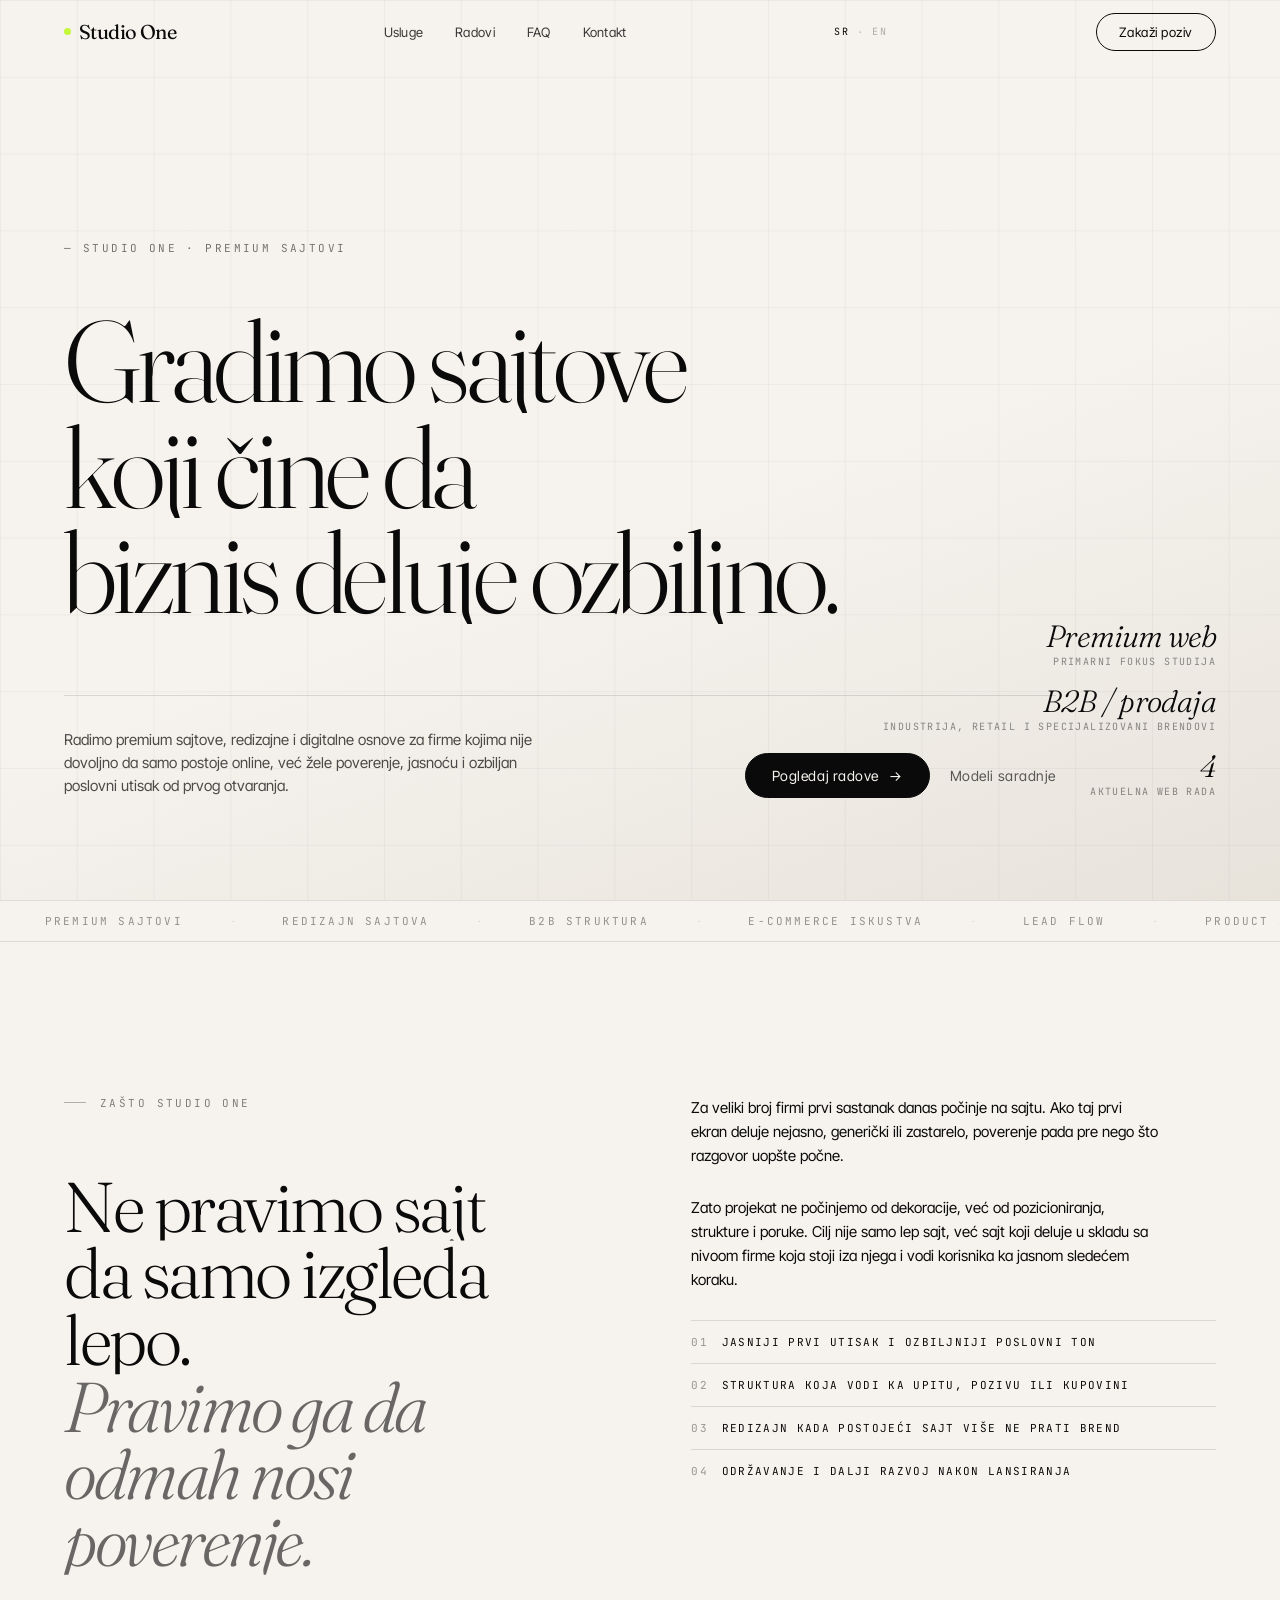
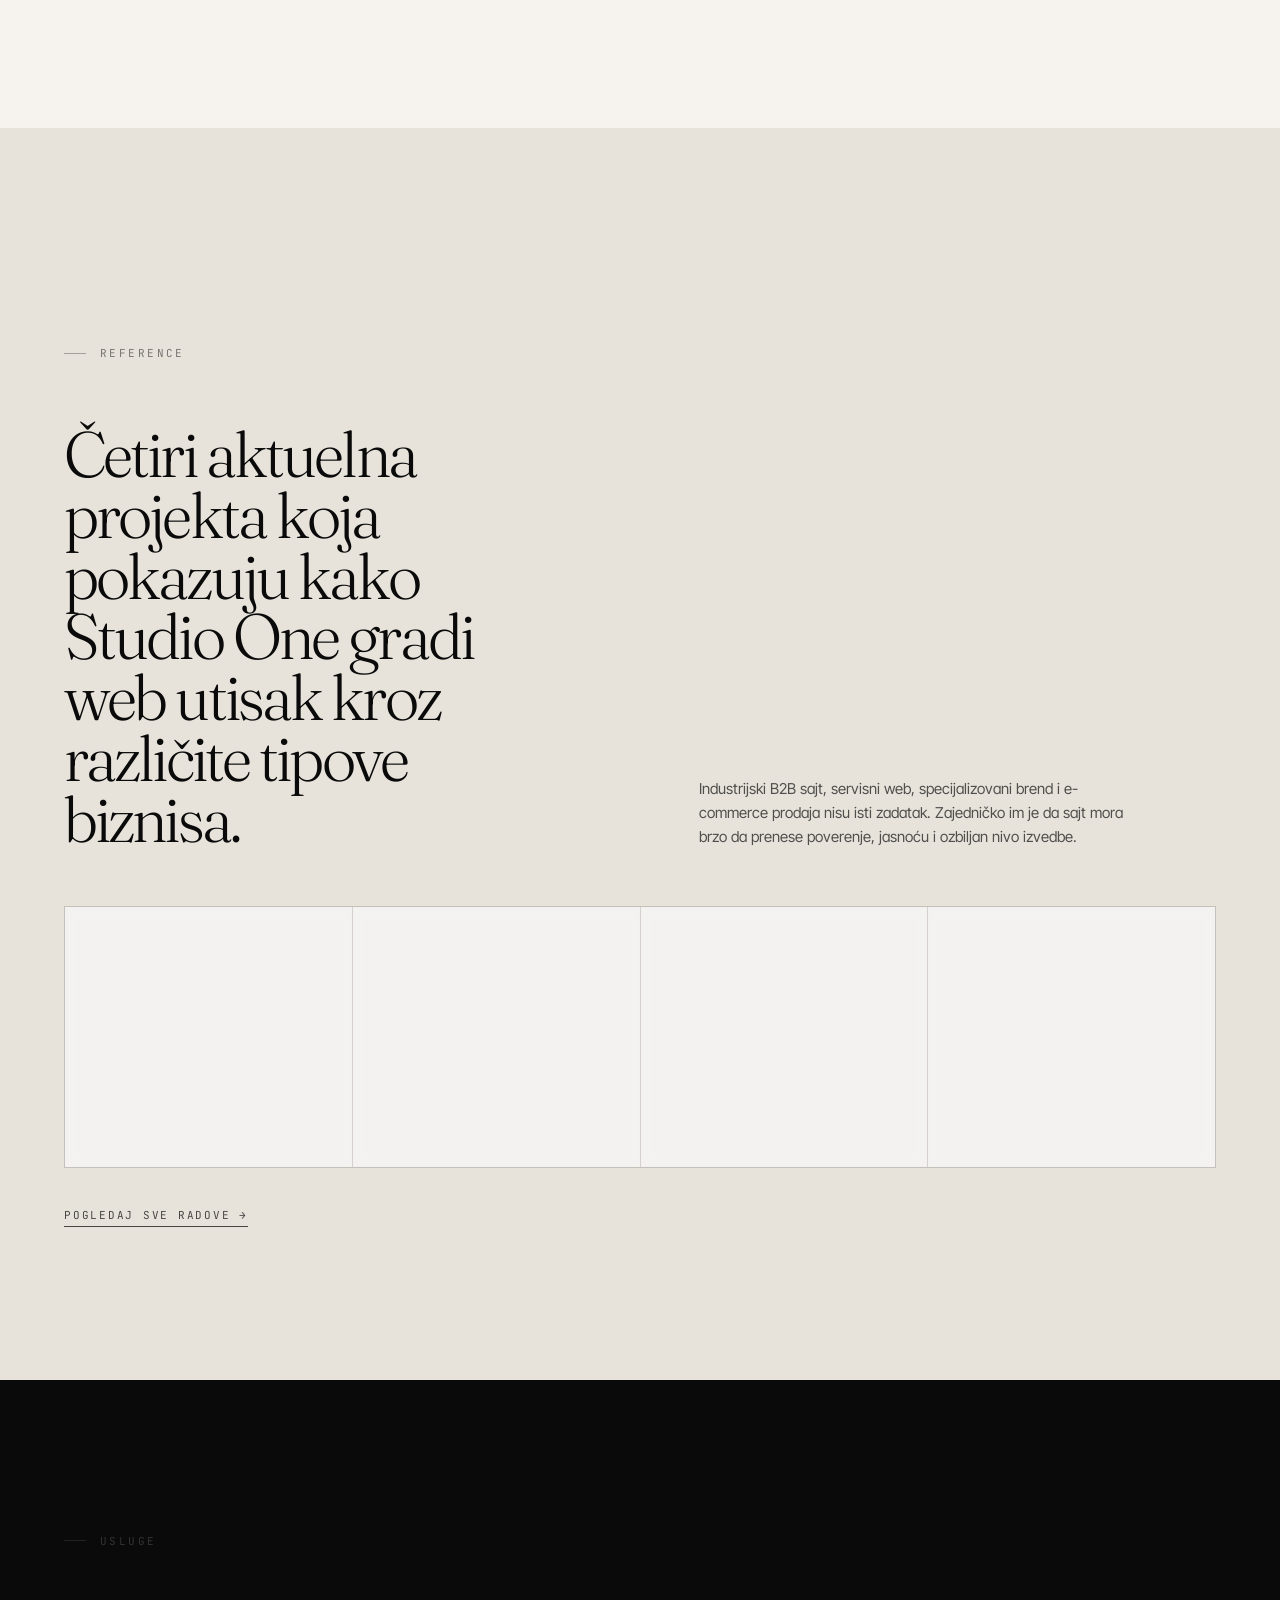
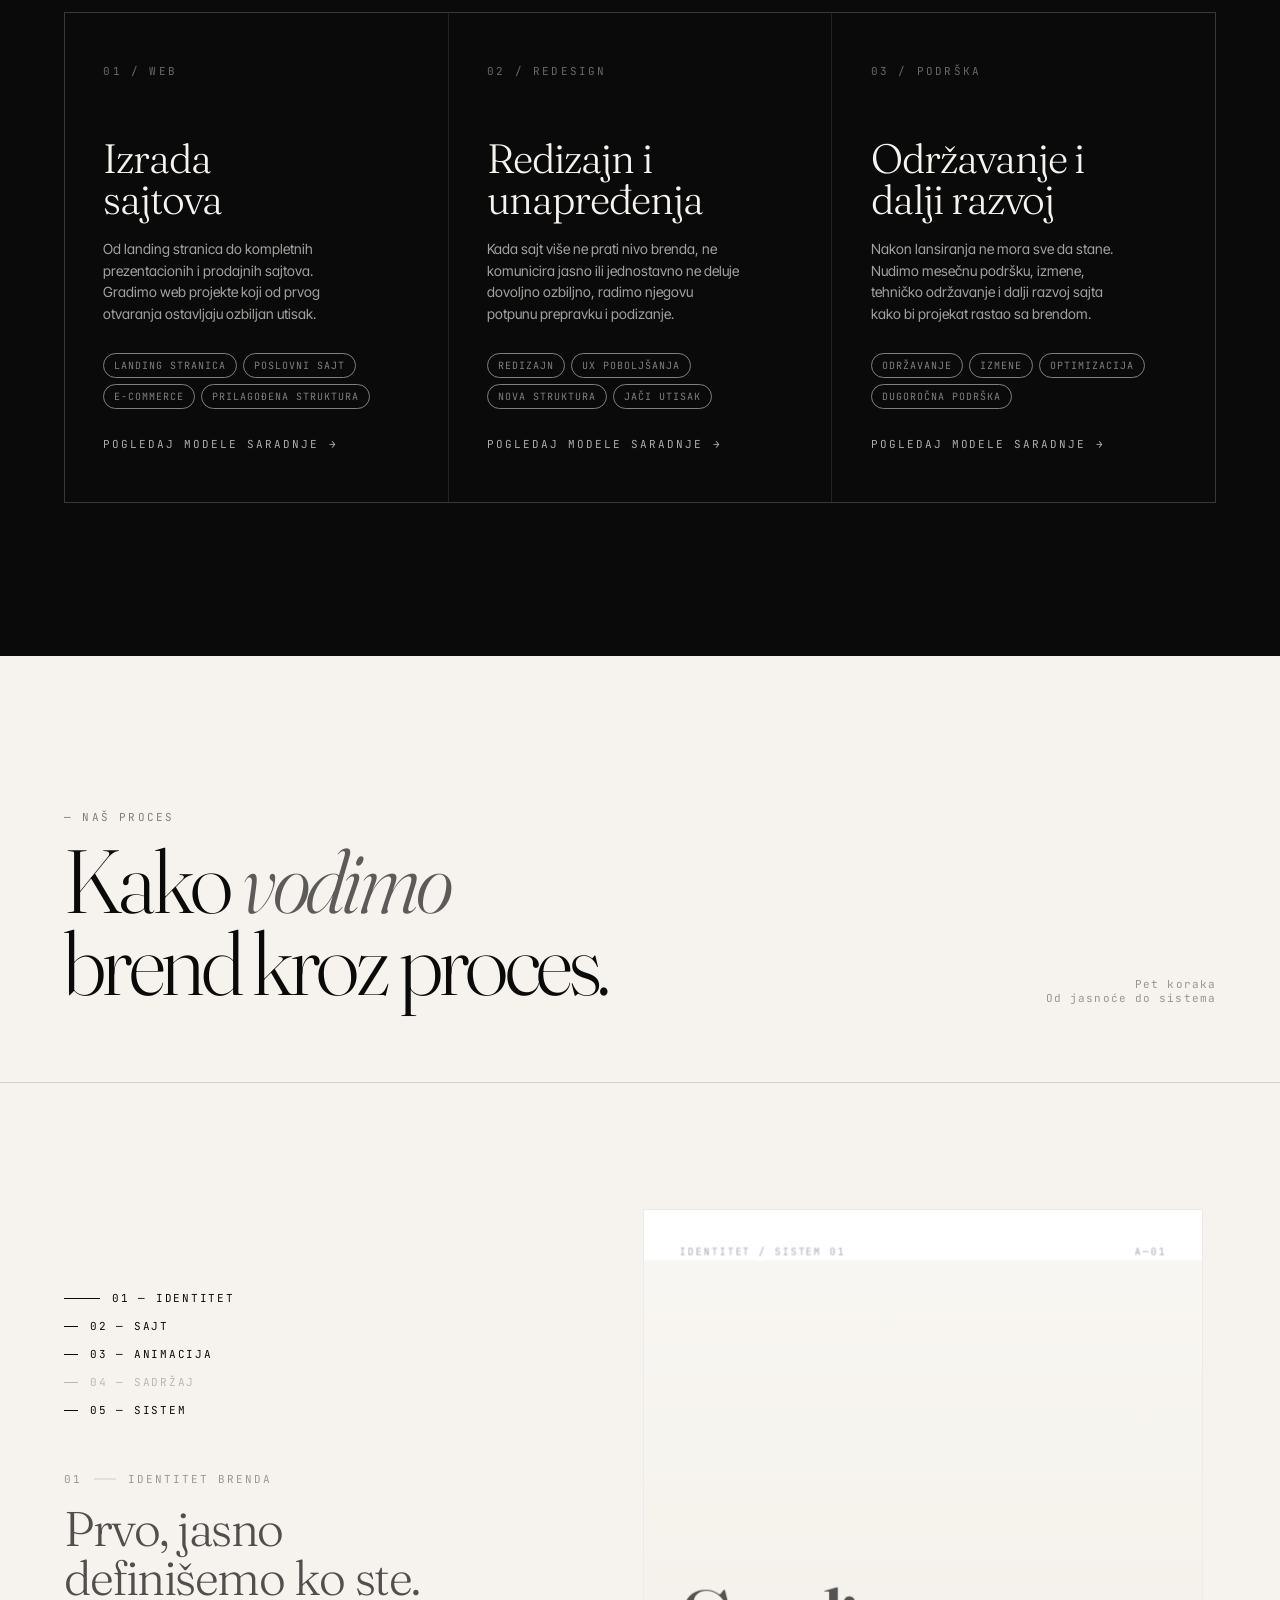
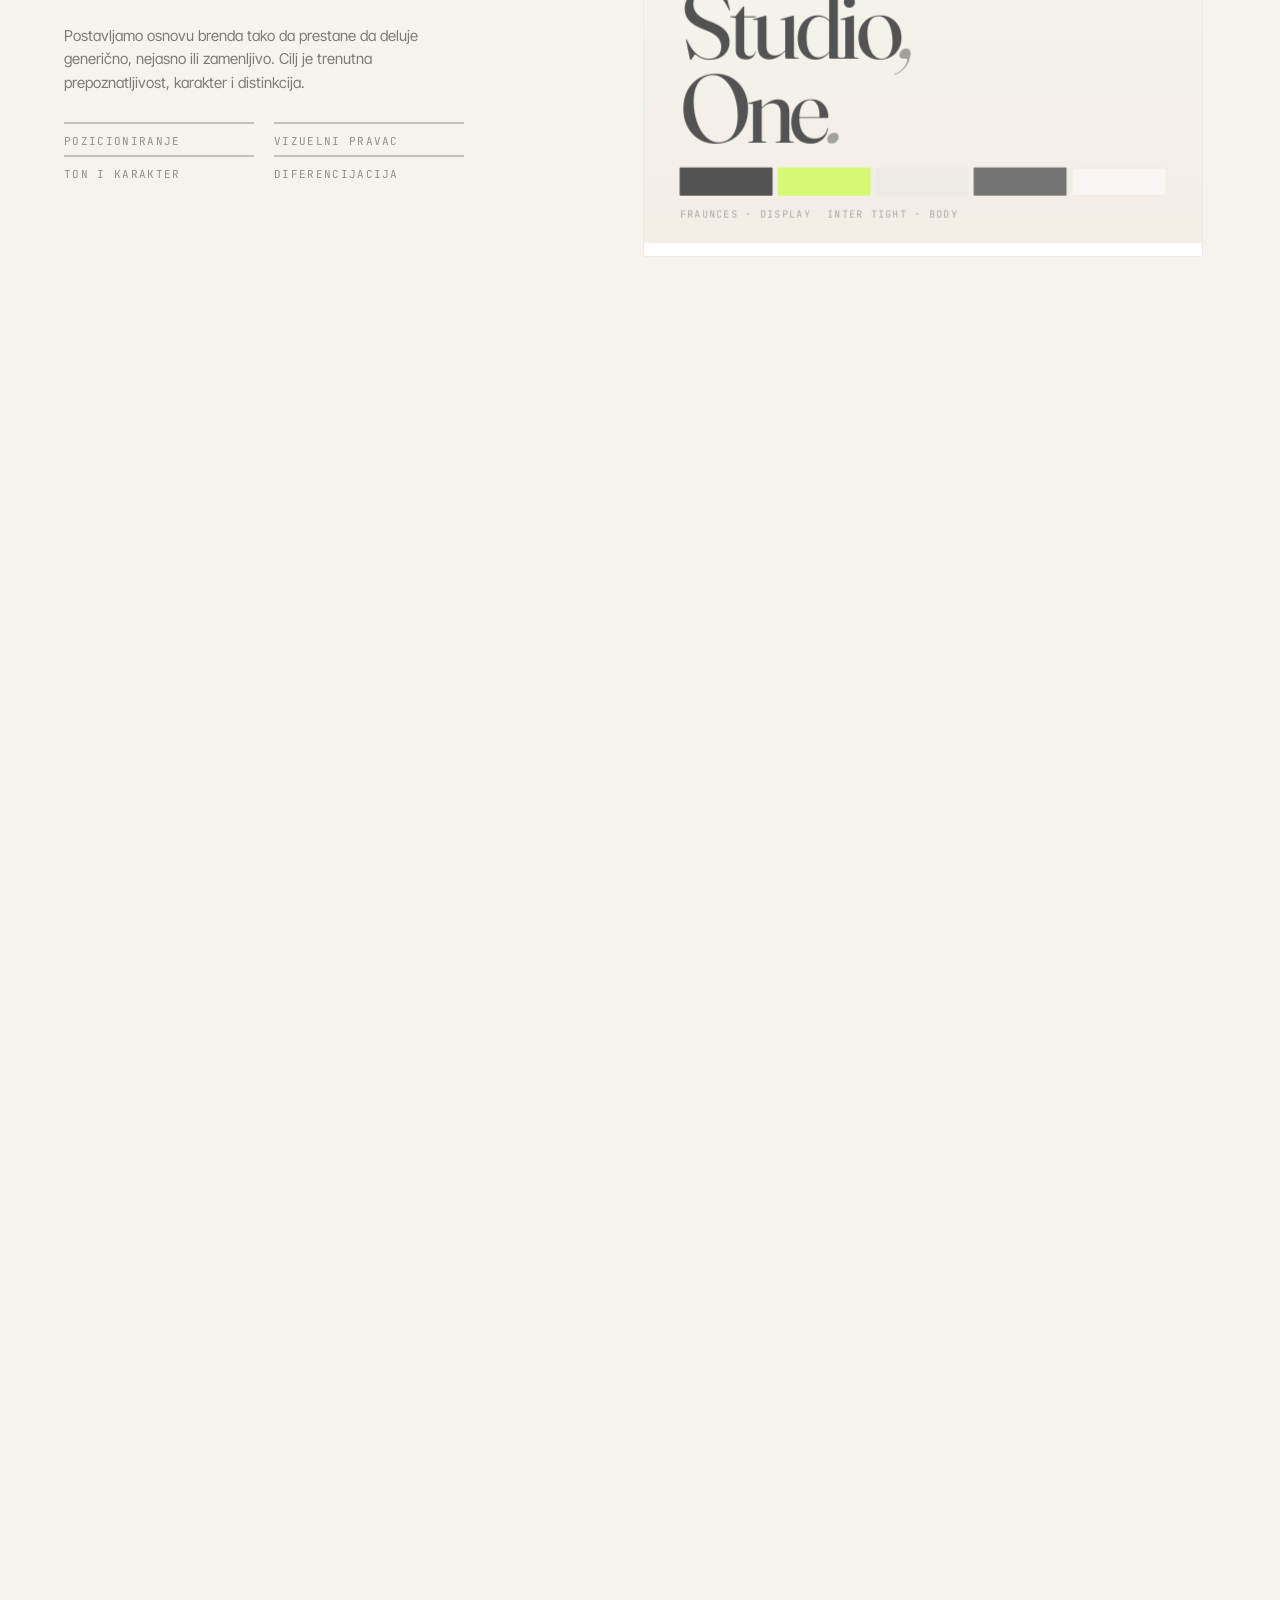
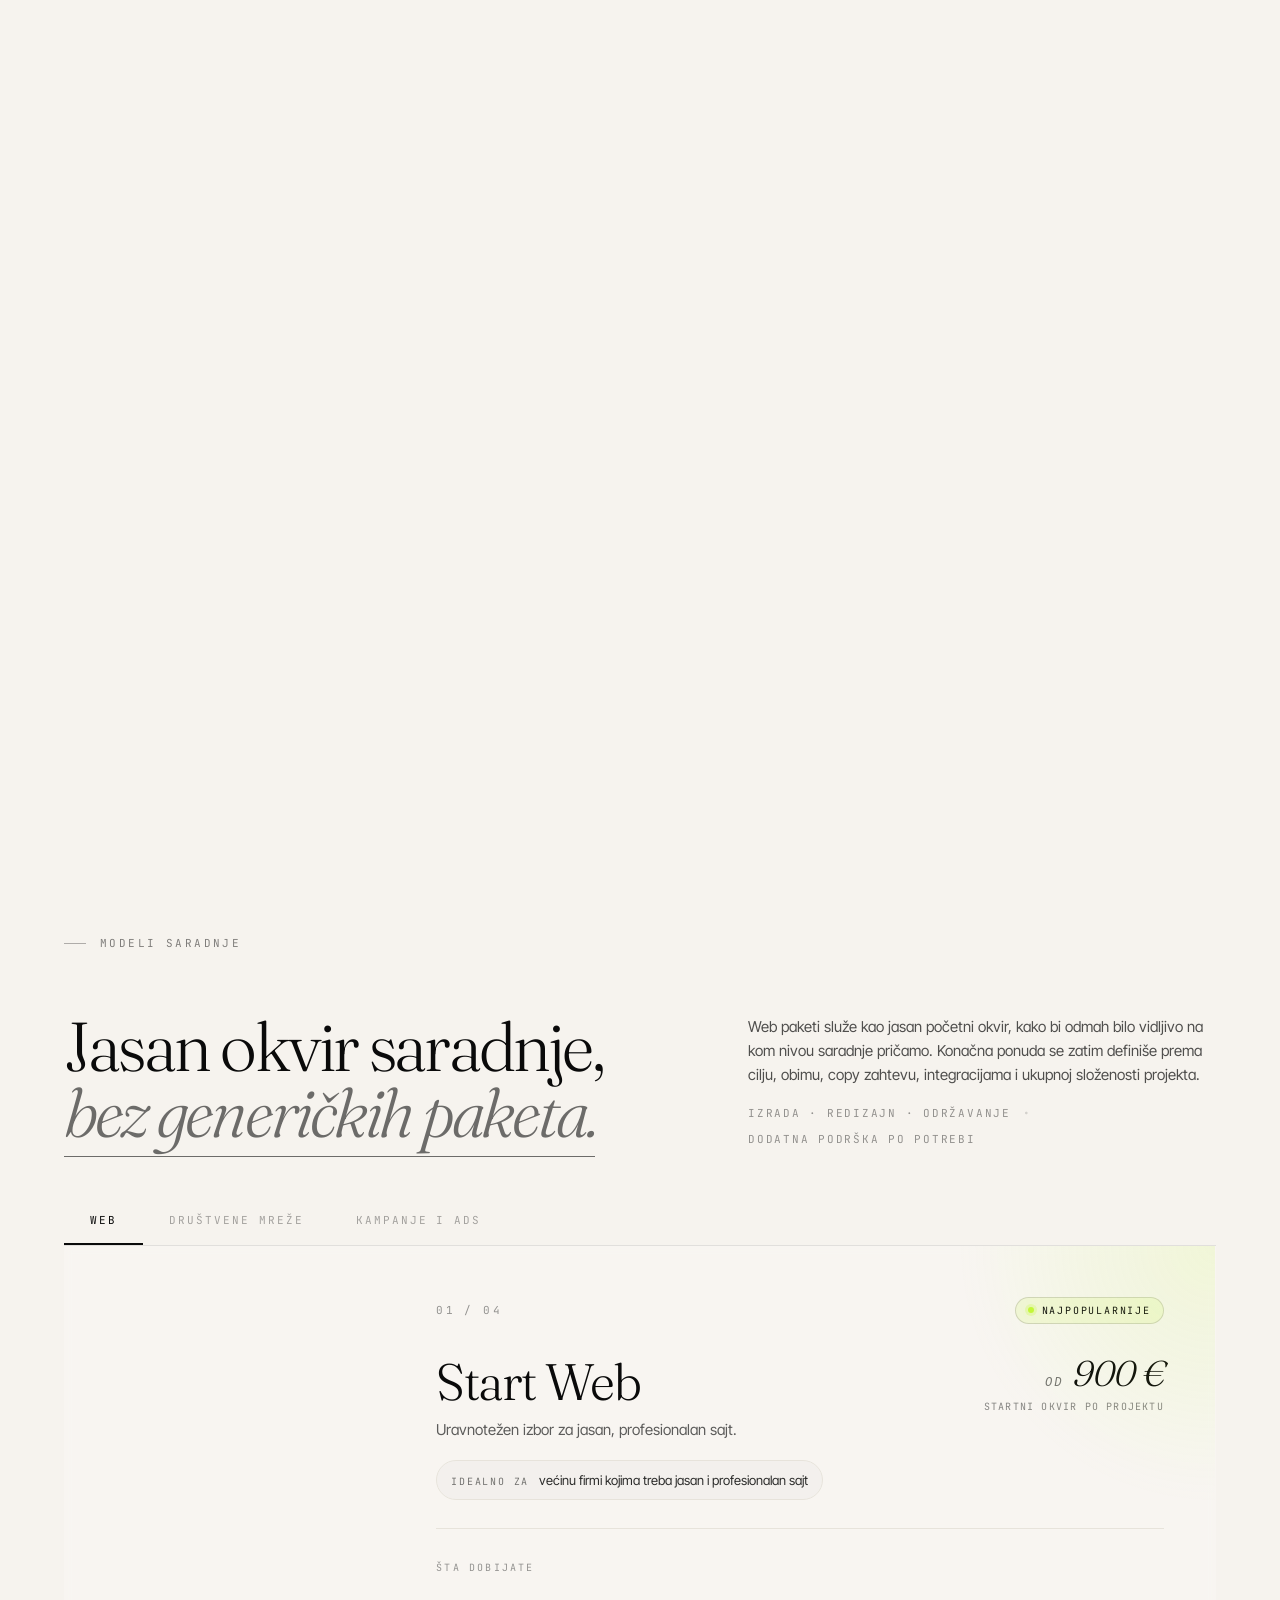
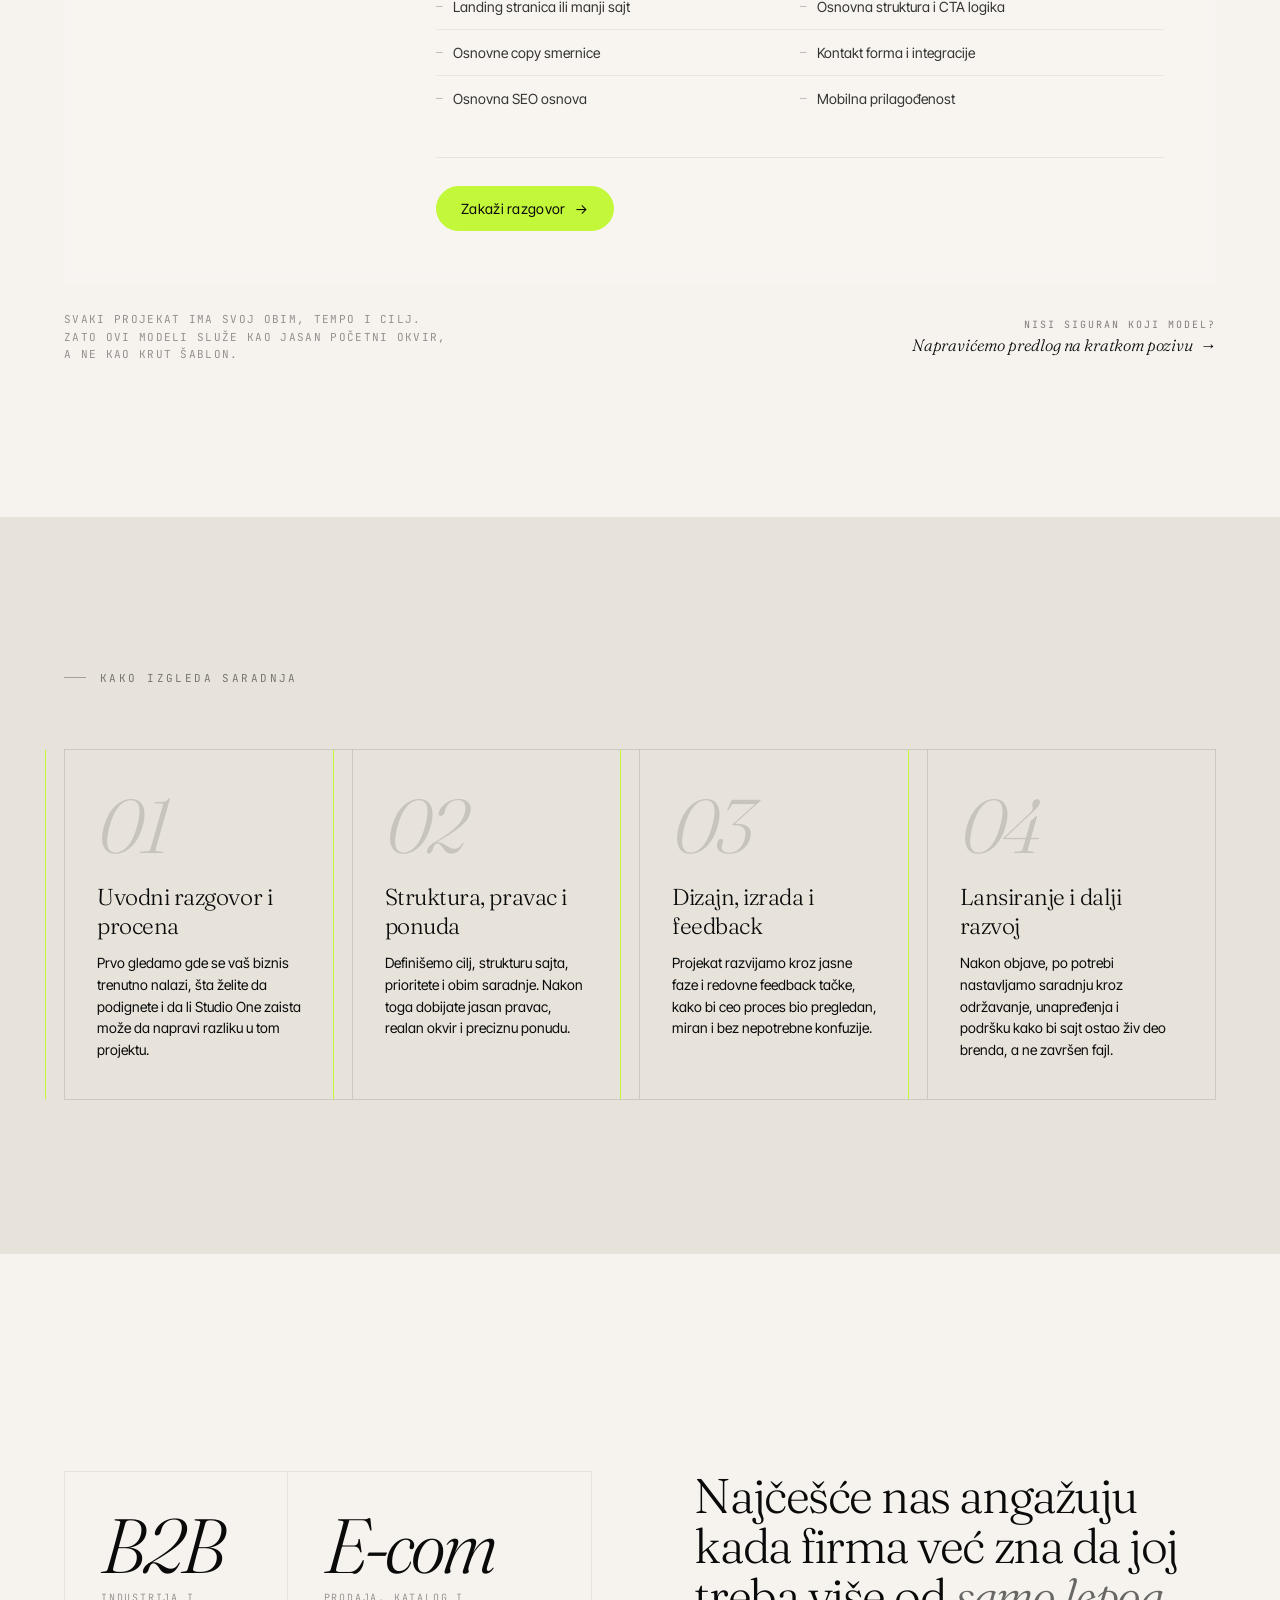
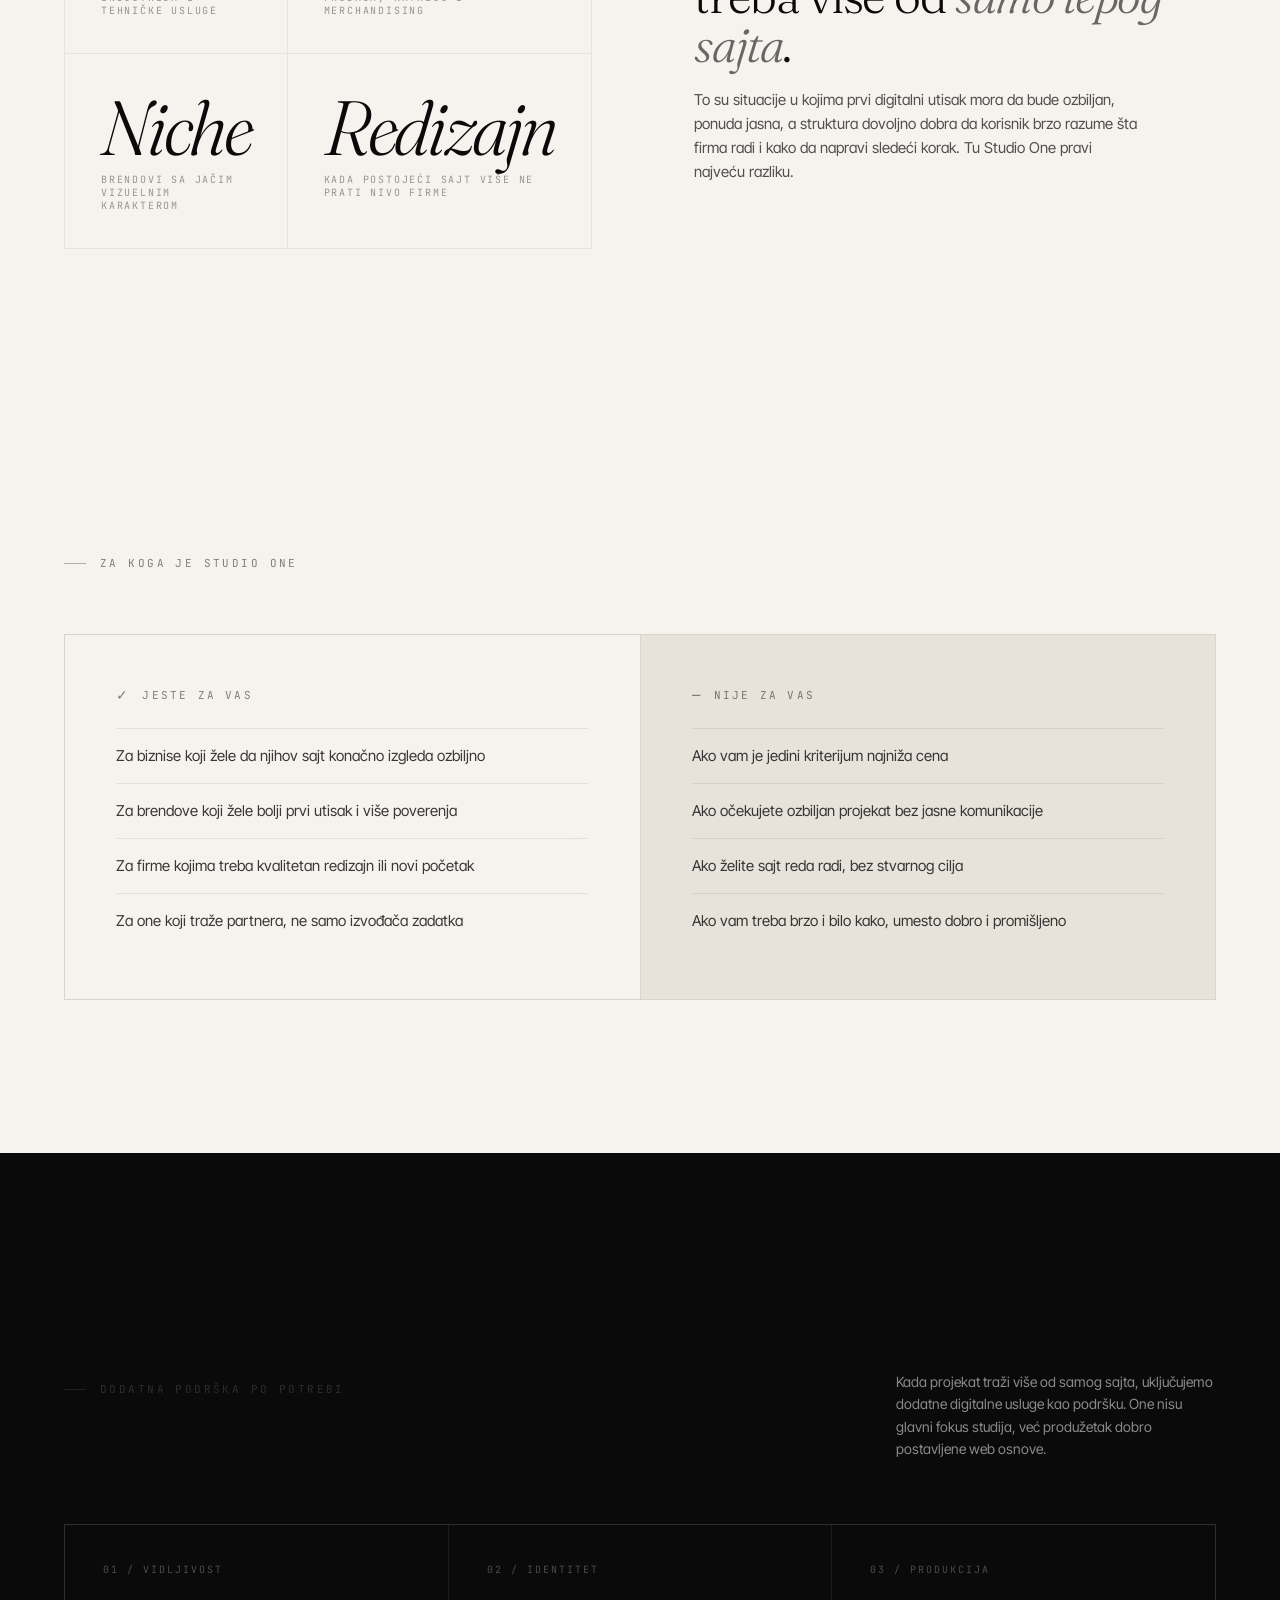
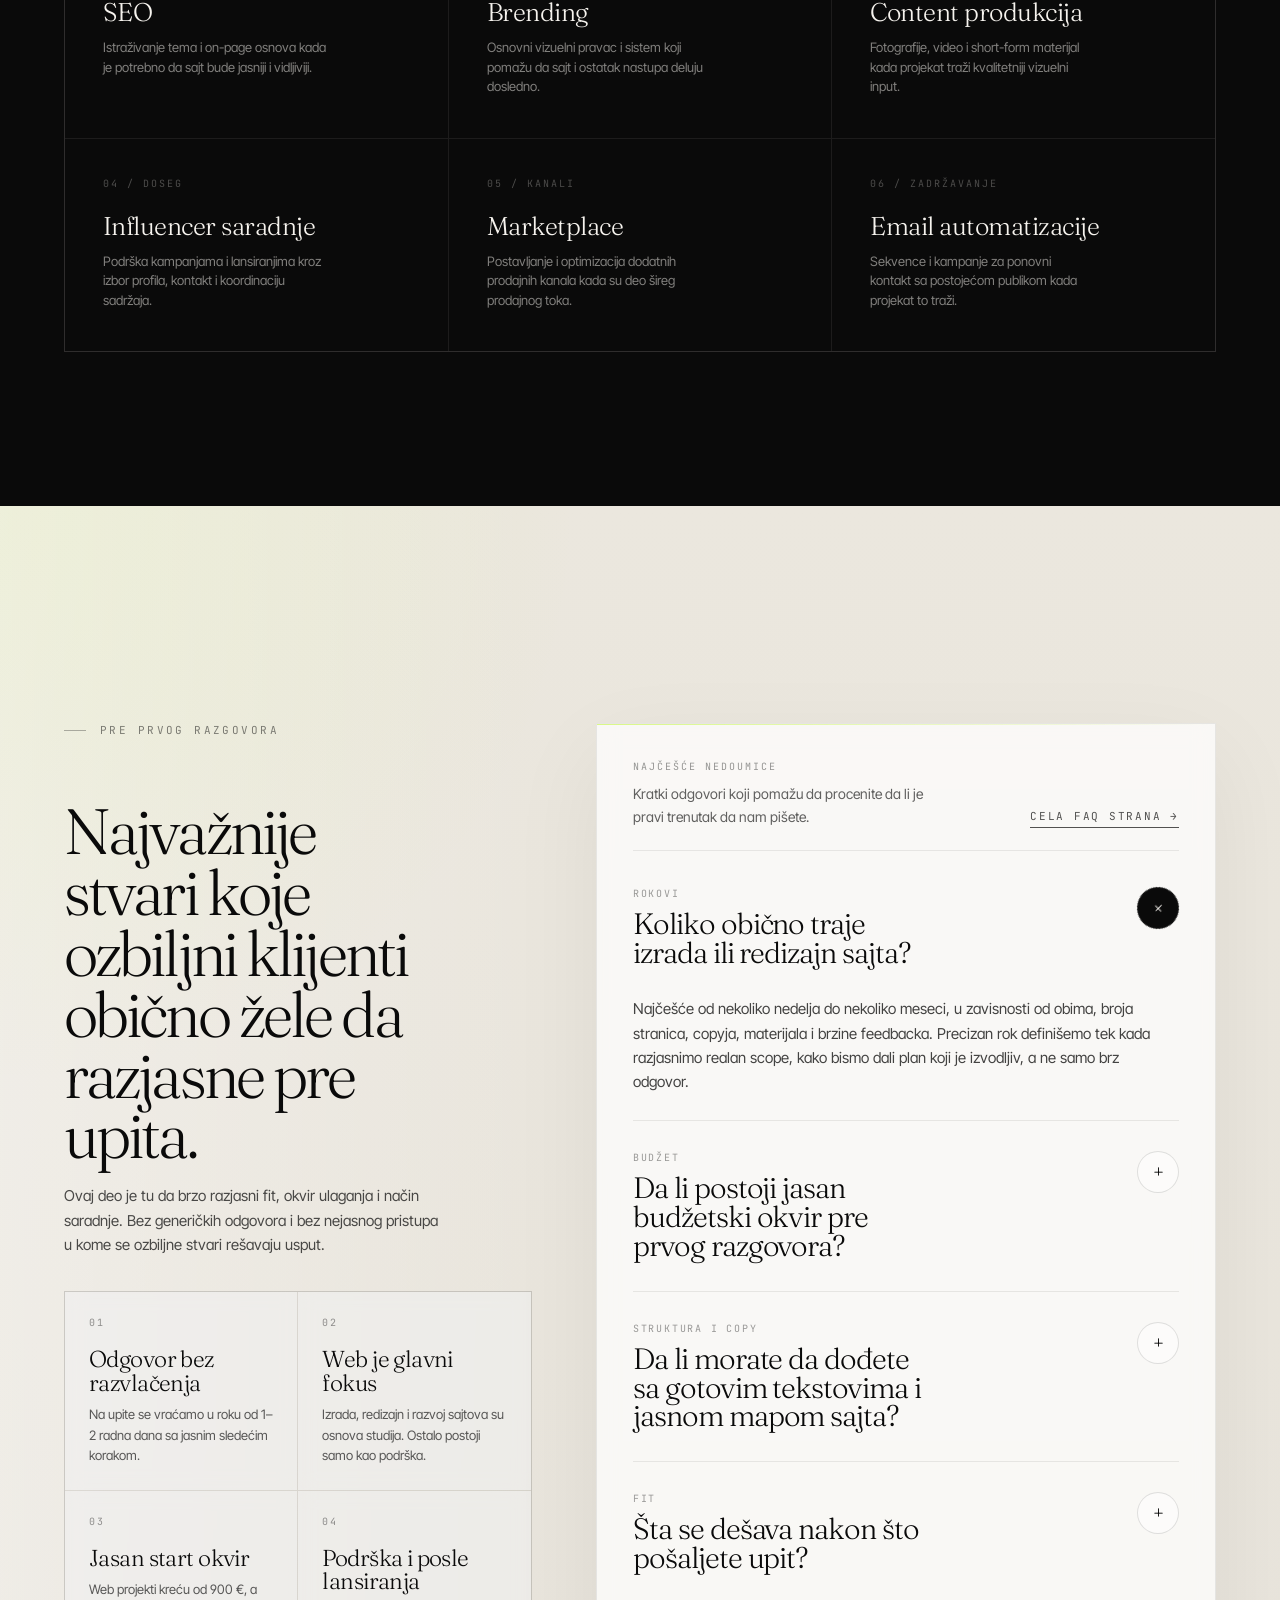
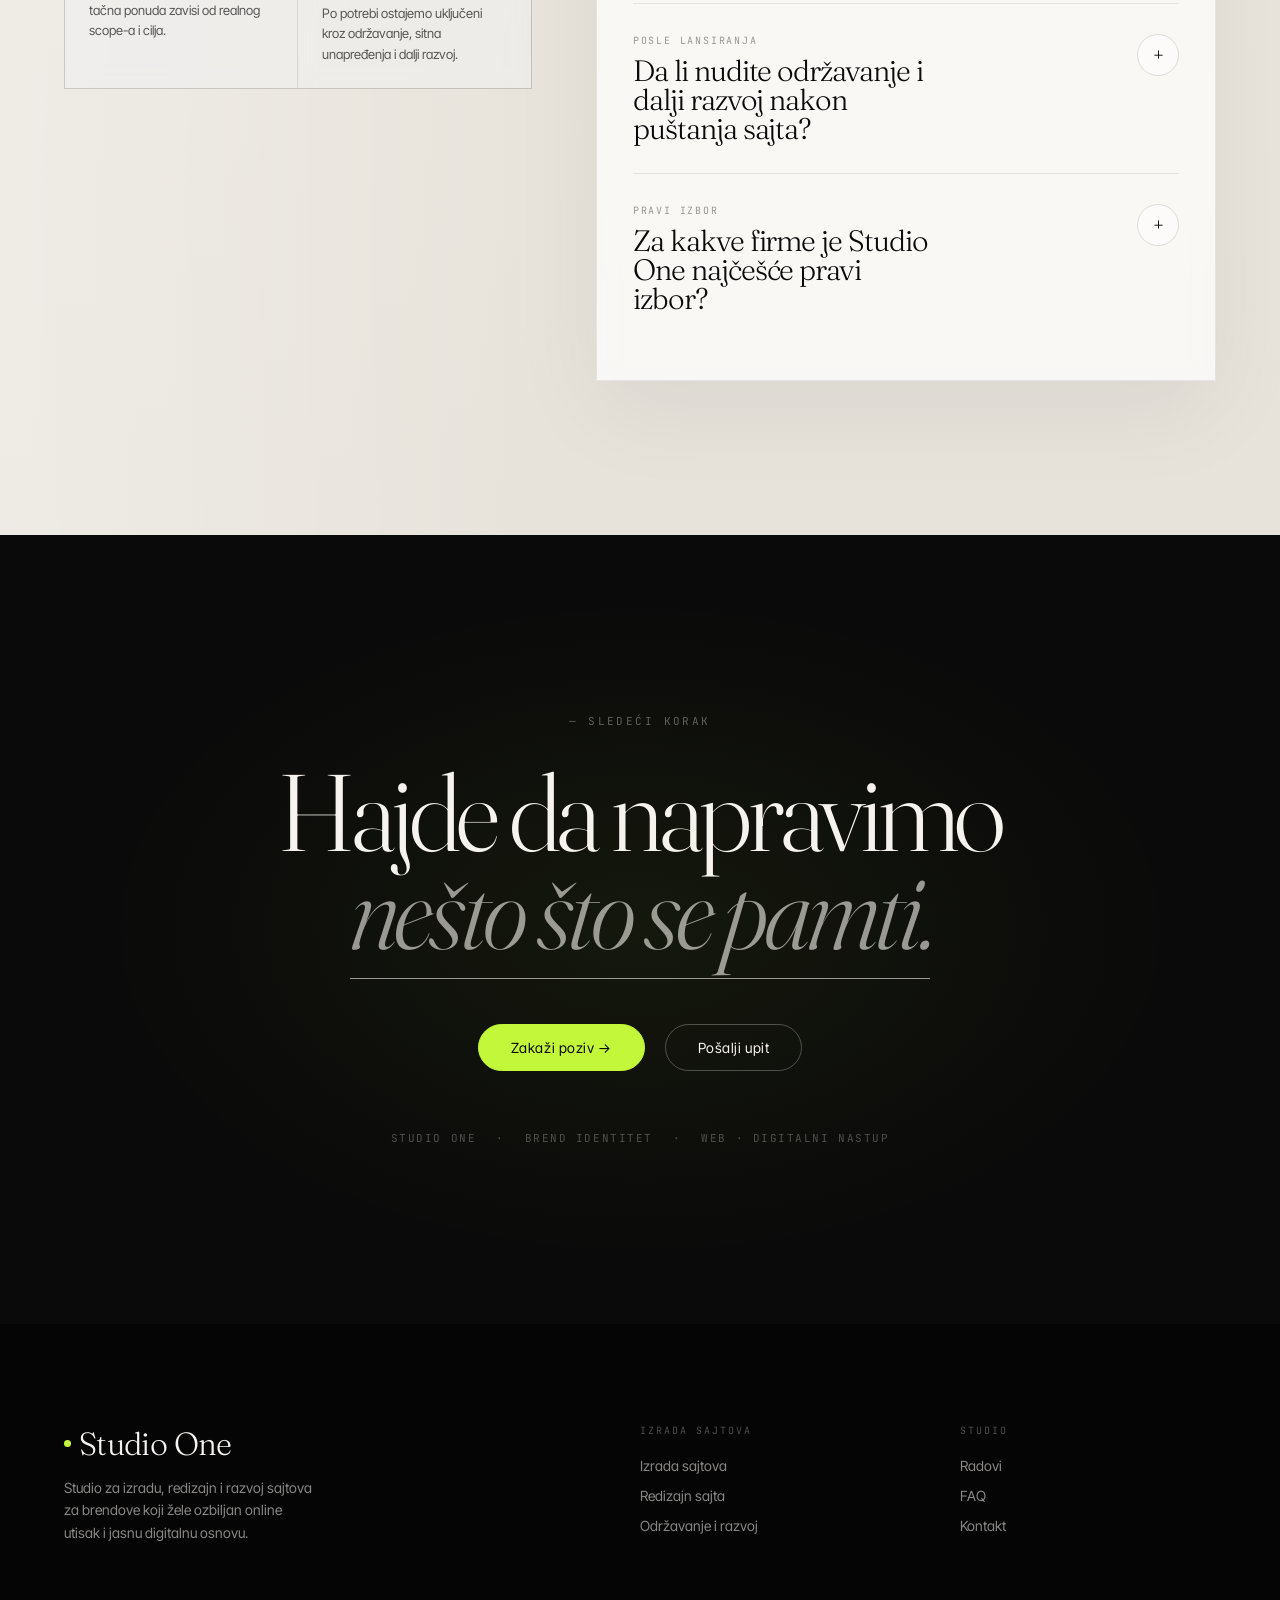
==== commit a65d84bc: "Fix reveal thresholds and prepare GA4 setup" ====
--- a/index.html
+++ b/index.html
@@ -5,10 +5,21 @@
   <meta name="viewport" content="width=device-width, initial-scale=1" />
   <title>Studio One — Premium web studio</title>
   <meta name="description" content="Studio One izrađuje premium sajtove i redizajne za firme koje žele ozbiljan digitalni utisak, jasnu strukturu i sajt koji podržava upit ili prodaju." />
+  <link rel="canonical" href="https://studioone.rs/index.html" />
+  <link rel="alternate" hreflang="sr" href="https://studioone.rs/index.html" />
+  <link rel="alternate" hreflang="en" href="https://studioone.rs/en/index.html" />
+  <meta property="og:title" content="Studio One — Premium web studio" />
+  <meta property="og:description" content="Studio One izrađuje premium sajtove i redizajne za firme koje žele ozbiljan digitalni utisak, jasnu strukturu i sajt koji podržava upit ili prodaju." />
+  <meta property="og:url" content="https://studioone.rs/index.html" />
+  <meta property="og:type" content="website" />
+  <meta name="twitter:card" content="summary" />
+  <meta name="twitter:title" content="Studio One — Premium web studio" />
+  <meta name="twitter:description" content="Studio One izrađuje premium sajtove i redizajne za firme koje žele ozbiljan digitalni utisak, jasnu strukturu i sajt koji podržava upit ili prodaju." />
 
   <link rel="preconnect" href="https://fonts.googleapis.com">
   <link rel="preconnect" href="https://fonts.gstatic.com" crossorigin>
   <link href="https://fonts.googleapis.com/css2?family=Fraunces:opsz,ital,wght@9..144,0,300;9..144,0,400;9..144,1,300;9..144,1,400&family=Inter+Tight:wght@300;400;500&family=JetBrains+Mono:wght@400;500&display=swap" rel="stylesheet">
+  <link rel="icon" href="favicon.svg" type="image/svg+xml">
 
   <link rel="stylesheet" href="css/tokens.css">
   <link rel="stylesheet" href="css/base.css">
@@ -30,7 +41,7 @@
 
   <!-- ── NAVIGATION ────────────────────────── -->
   <nav class="nav" id="nav" aria-label="Glavna navigacija">
-    <a href="#" class="nav__logo" aria-label="Studio One — naslovna">
+    <a href="index.html" class="nav__logo" aria-label="Studio One — naslovna">
       <span class="nav__logo-dot" aria-hidden="true"></span>Studio One
     </a>
 
--- a/css/packages.css
+++ b/css/packages.css
@@ -162,17 +162,6 @@
   min-width: 0;
 }
 
-/* Featured accent dot beside the name */
-.pkg-sel__item-dot {
-  display: inline-block;
-  width: 6px;
-  height: 6px;
-  border-radius: 50%;
-  background: var(--accent);
-  flex-shrink: 0;
-  box-shadow: 0 0 0 3px rgba(195, 247, 58, .18);
-}
-
 .pkg-sel__item-price {
   font-family: var(--font-mono);
   font-size: 11px;
